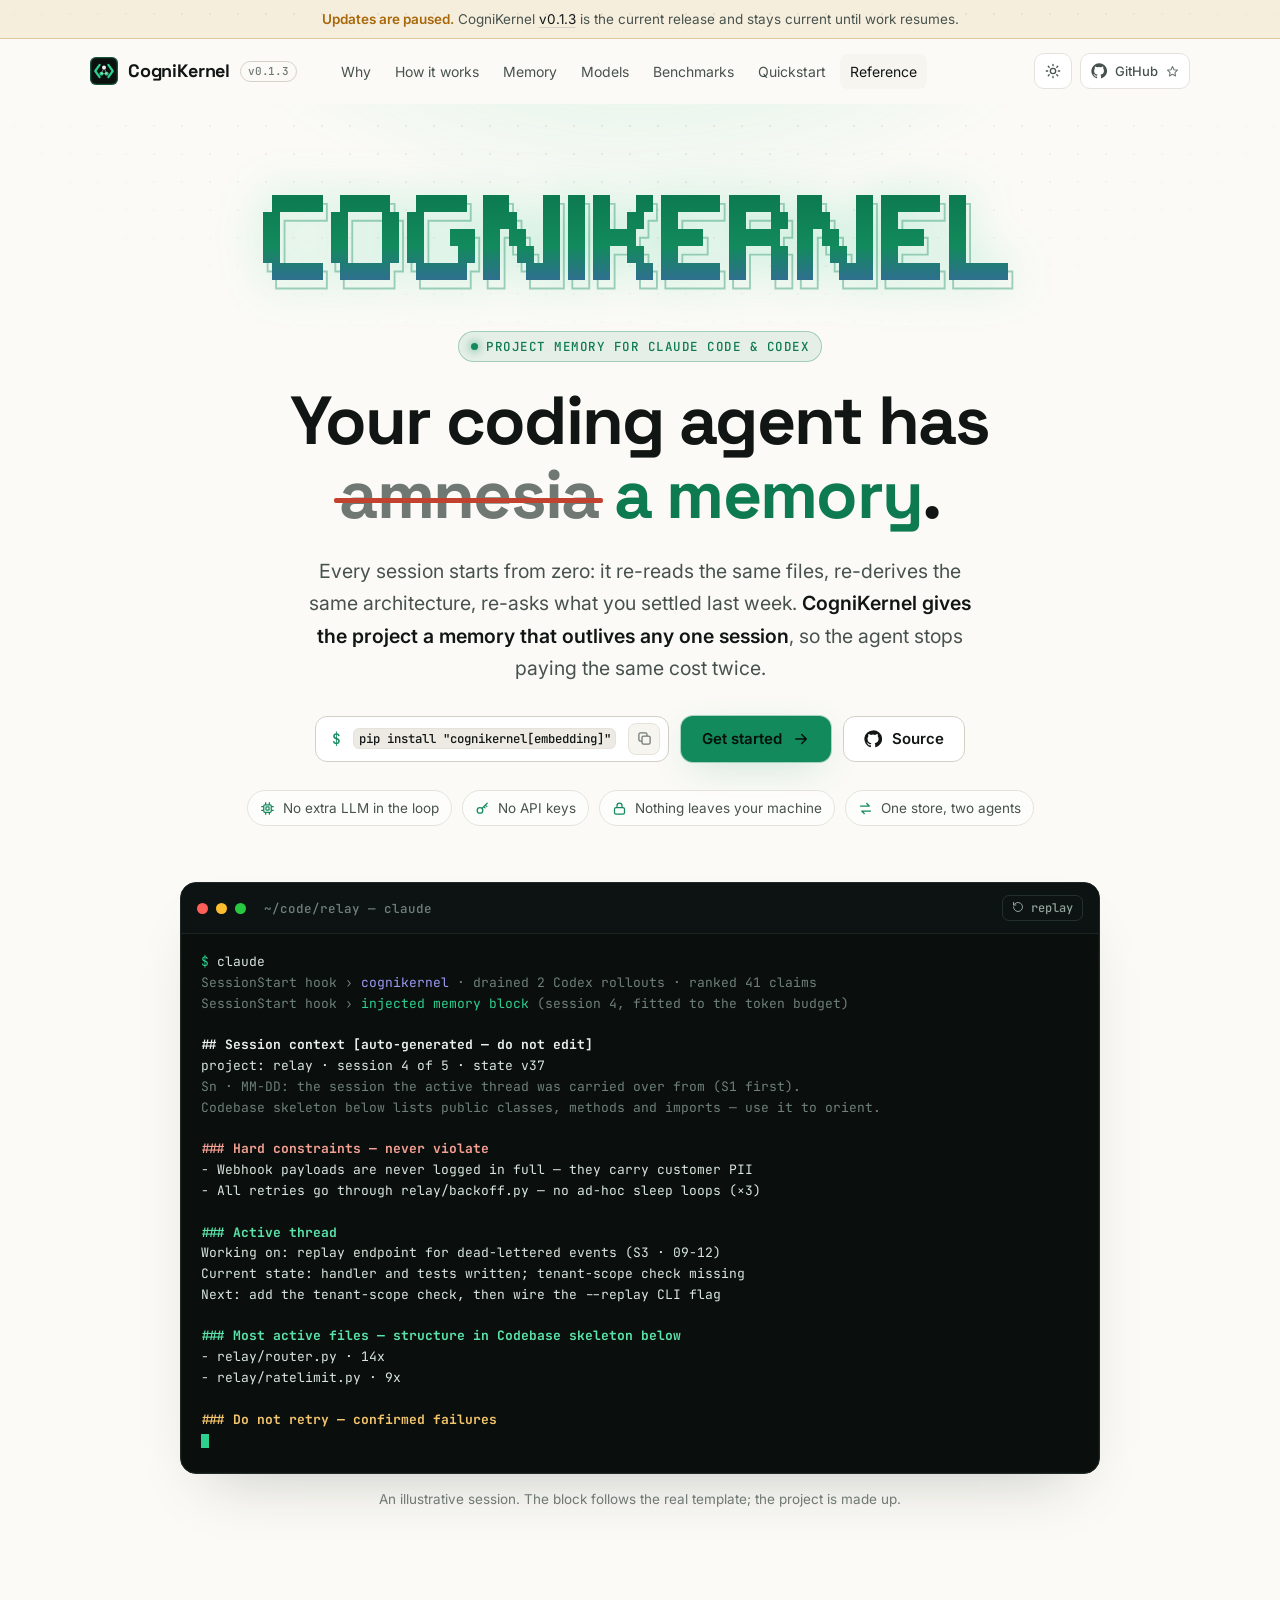
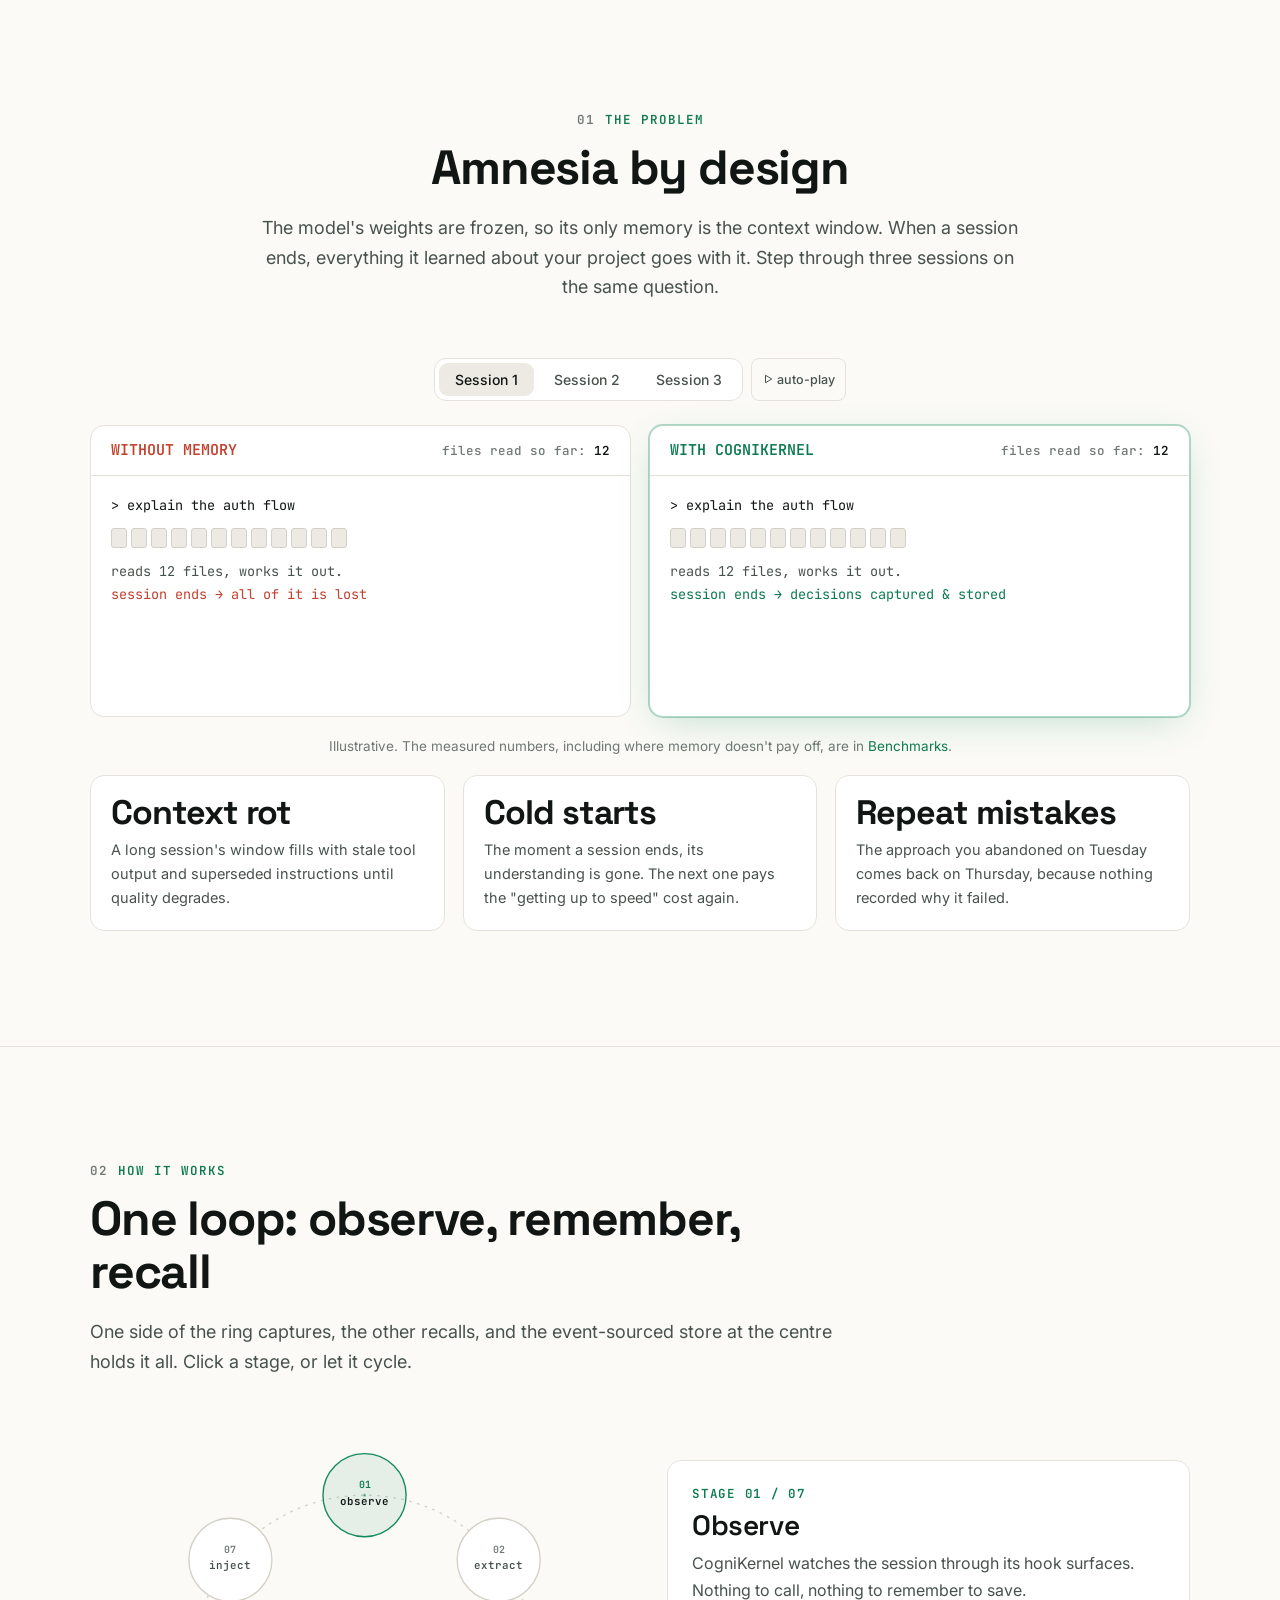
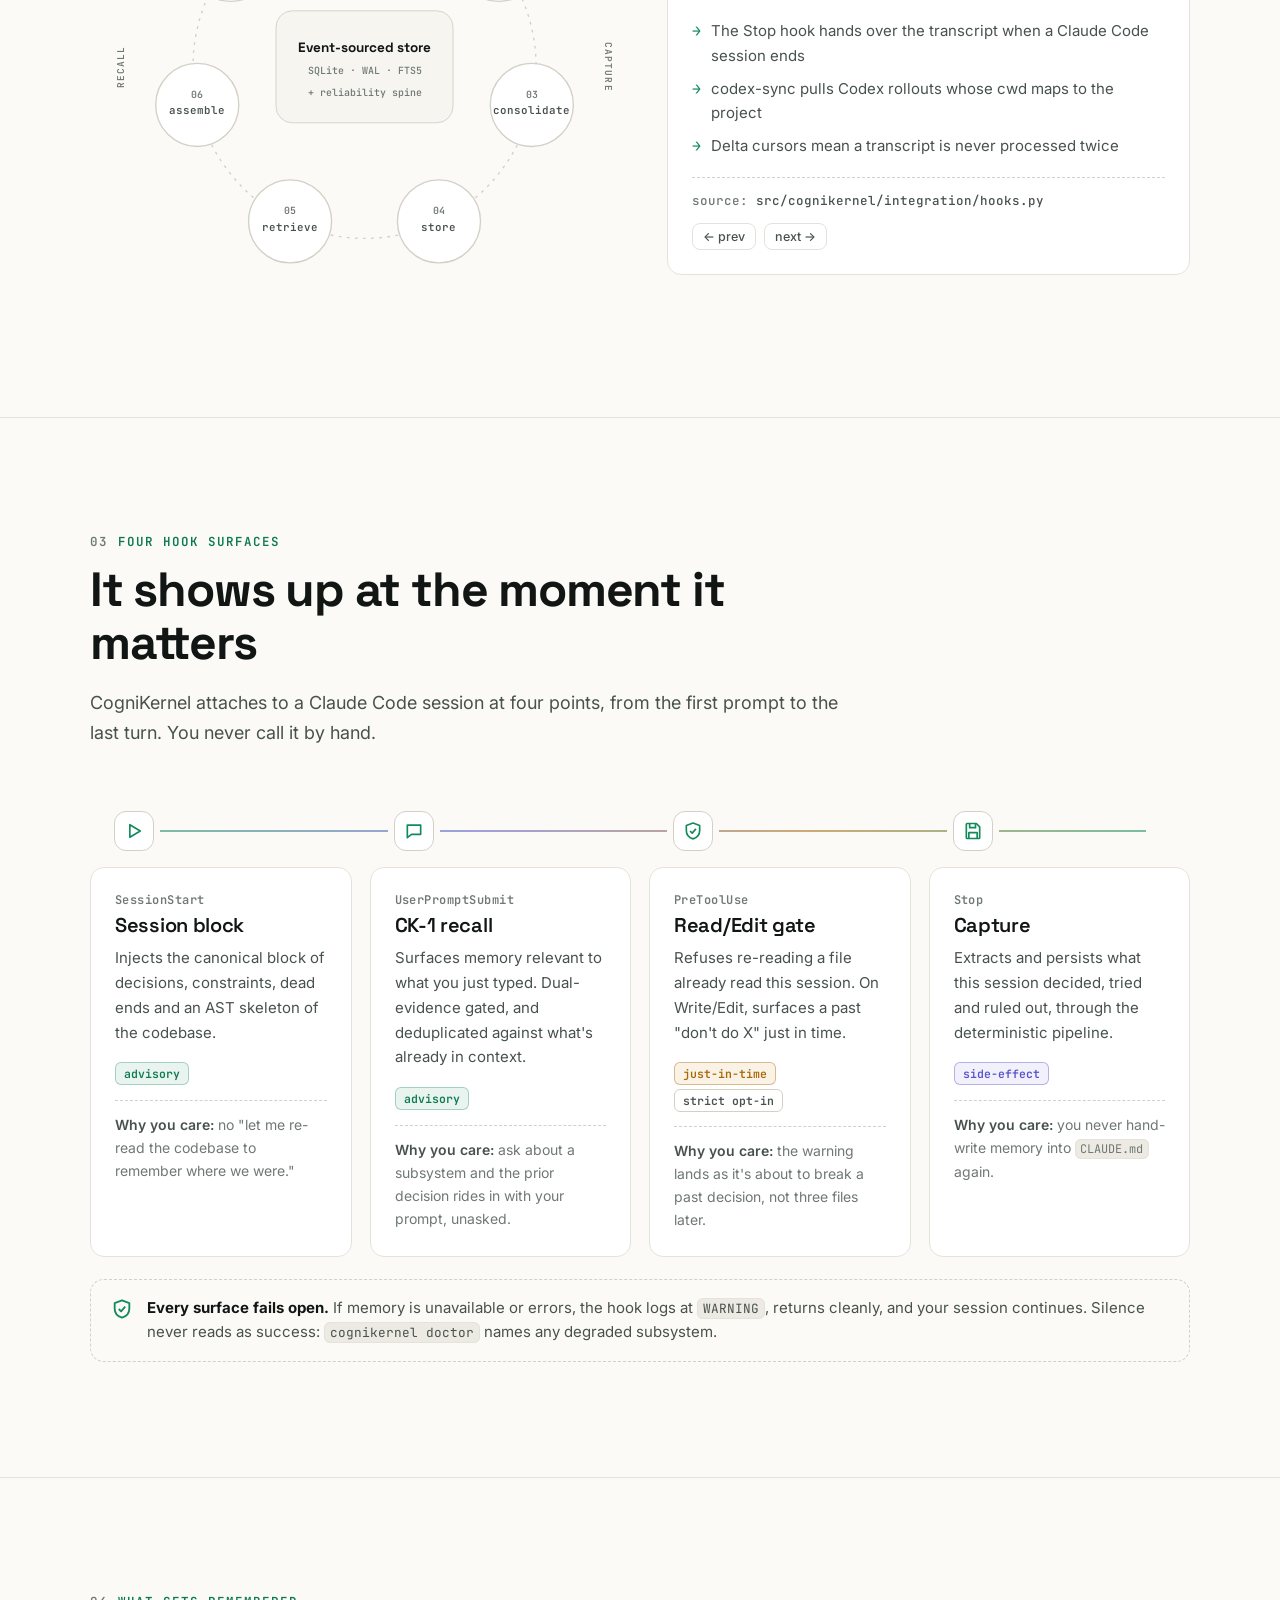
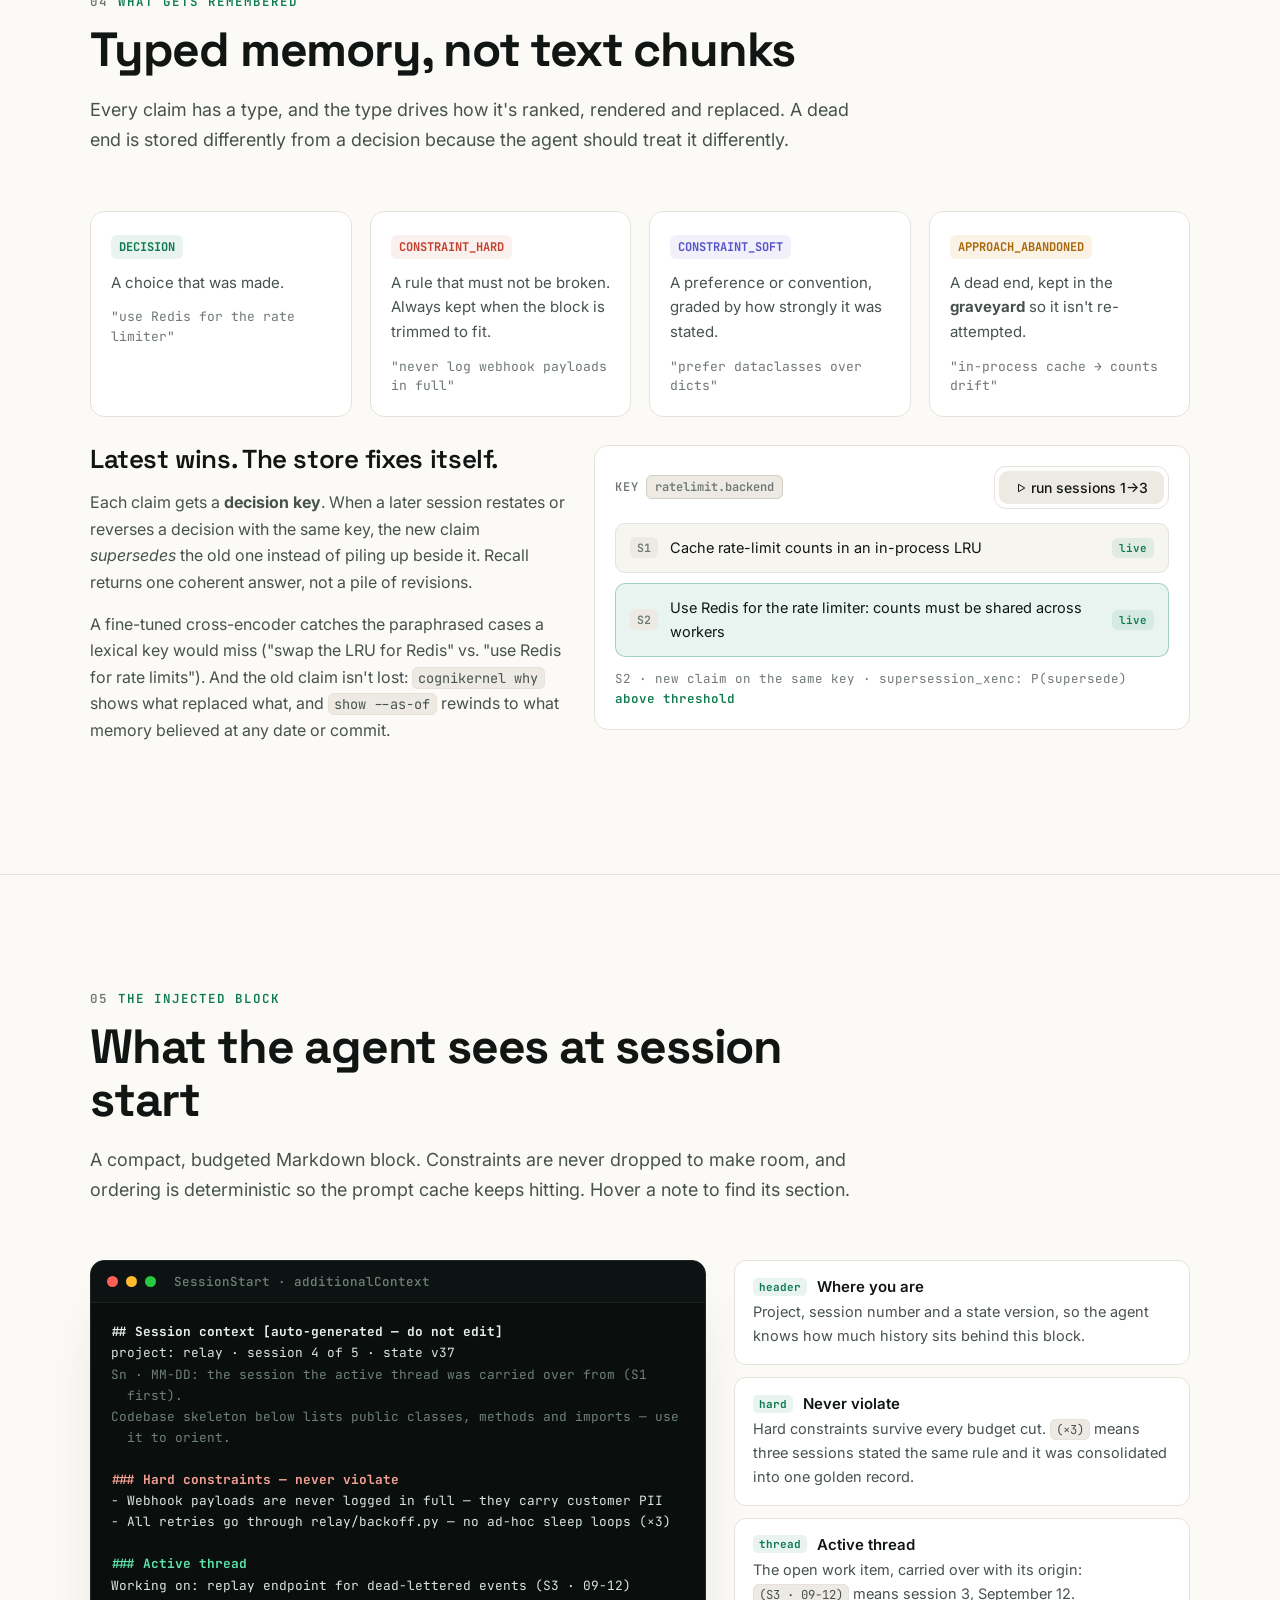
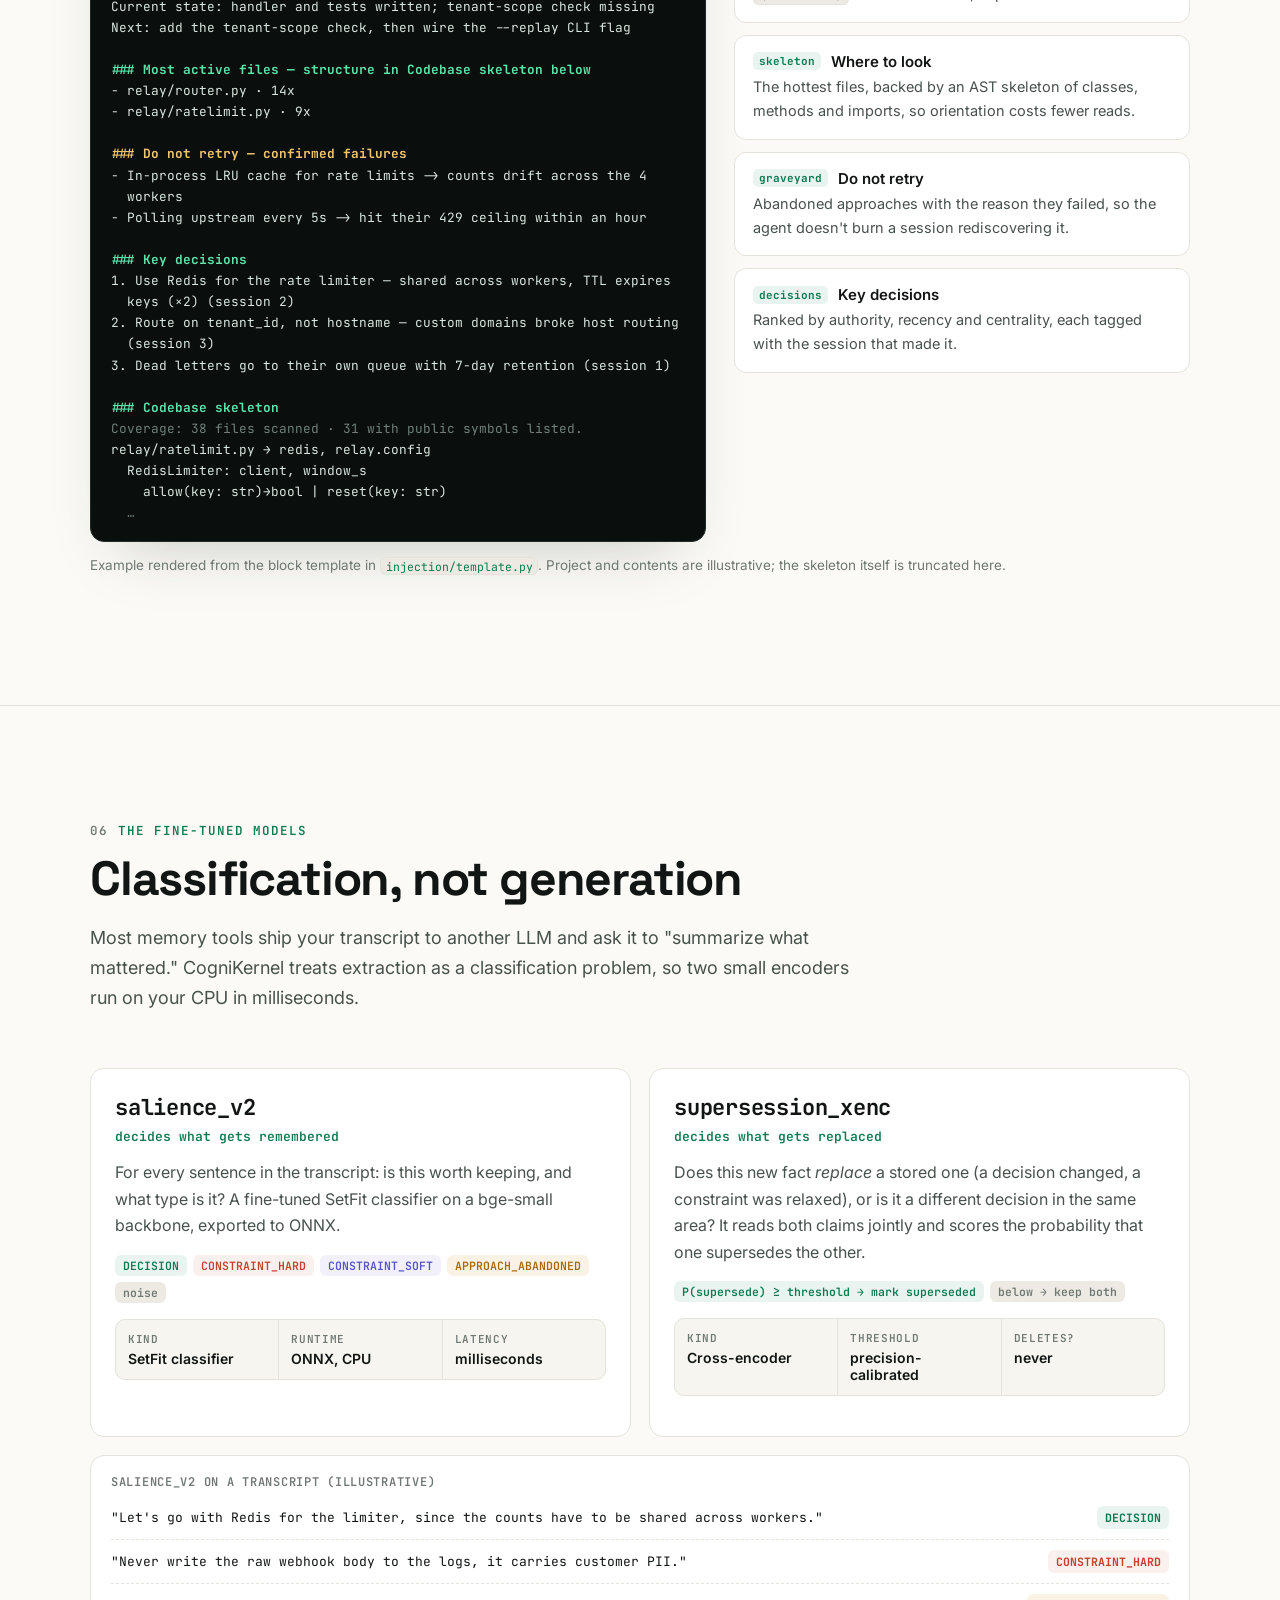
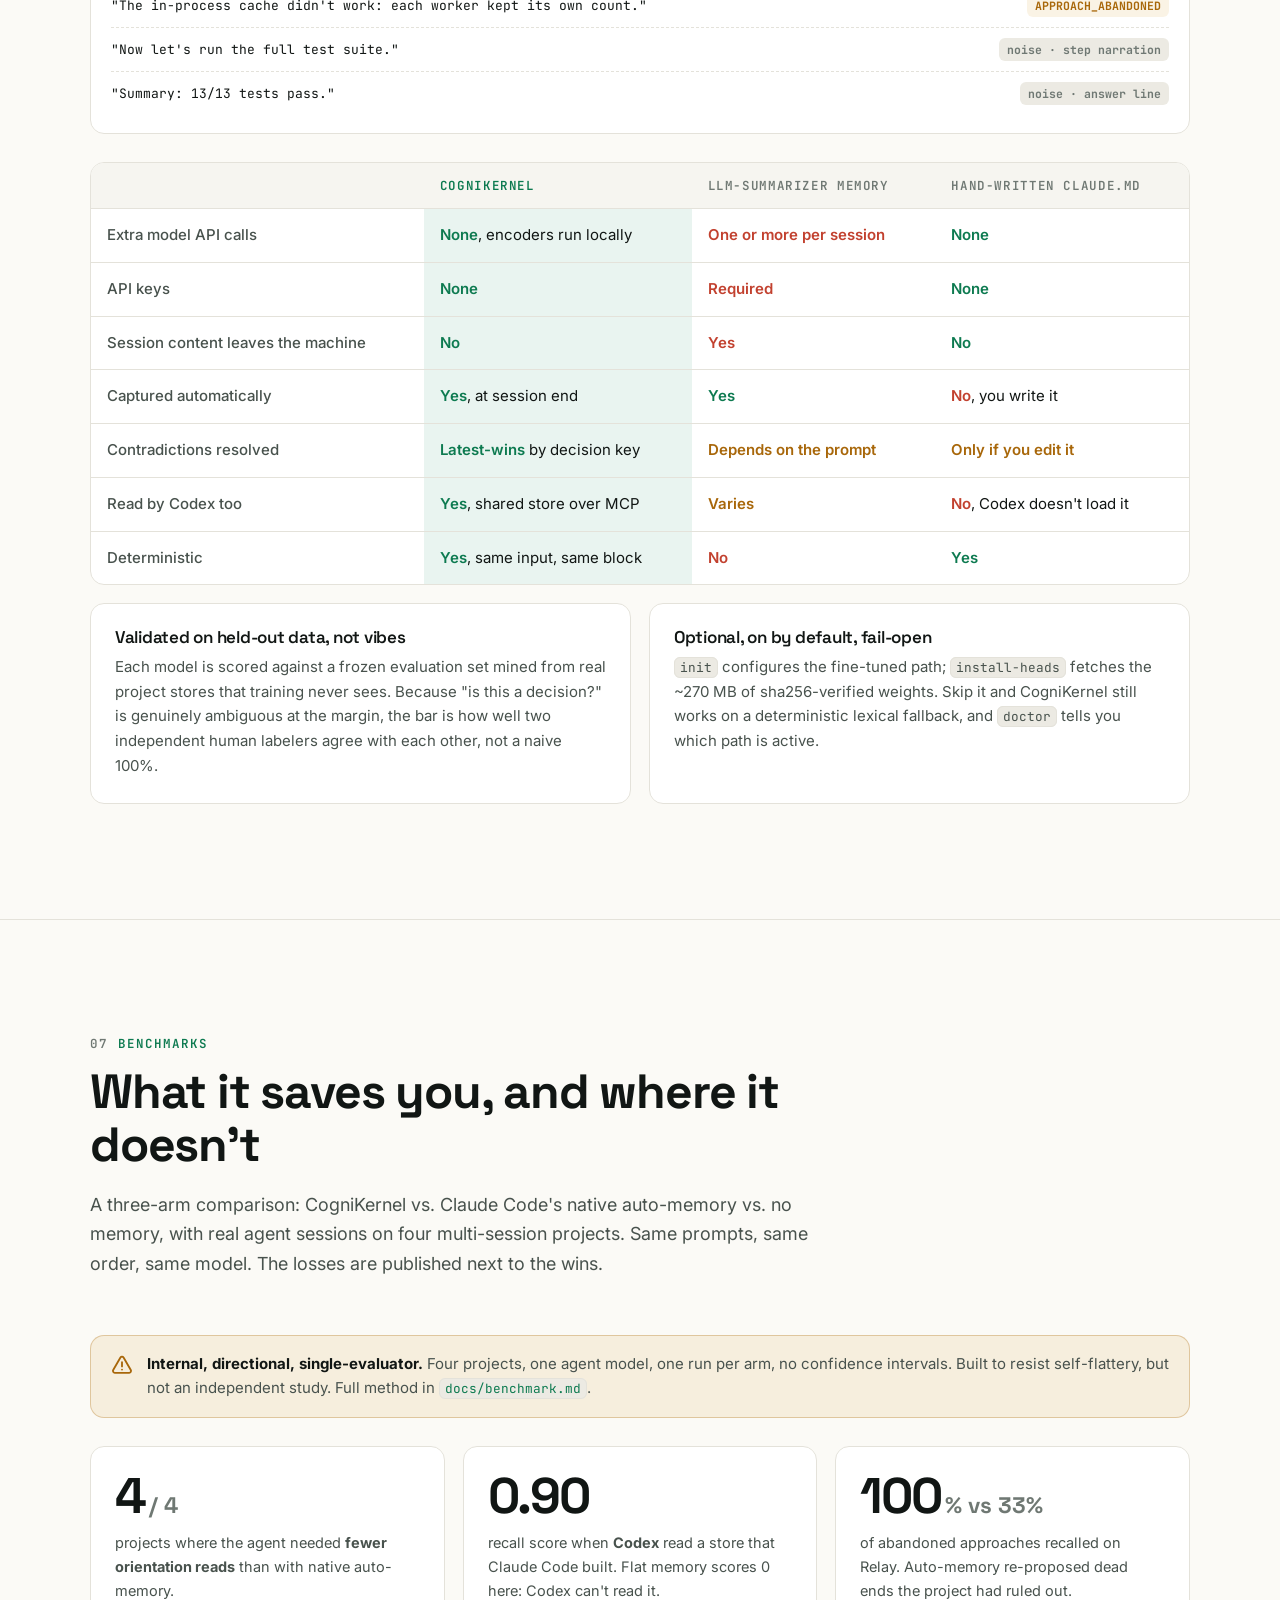
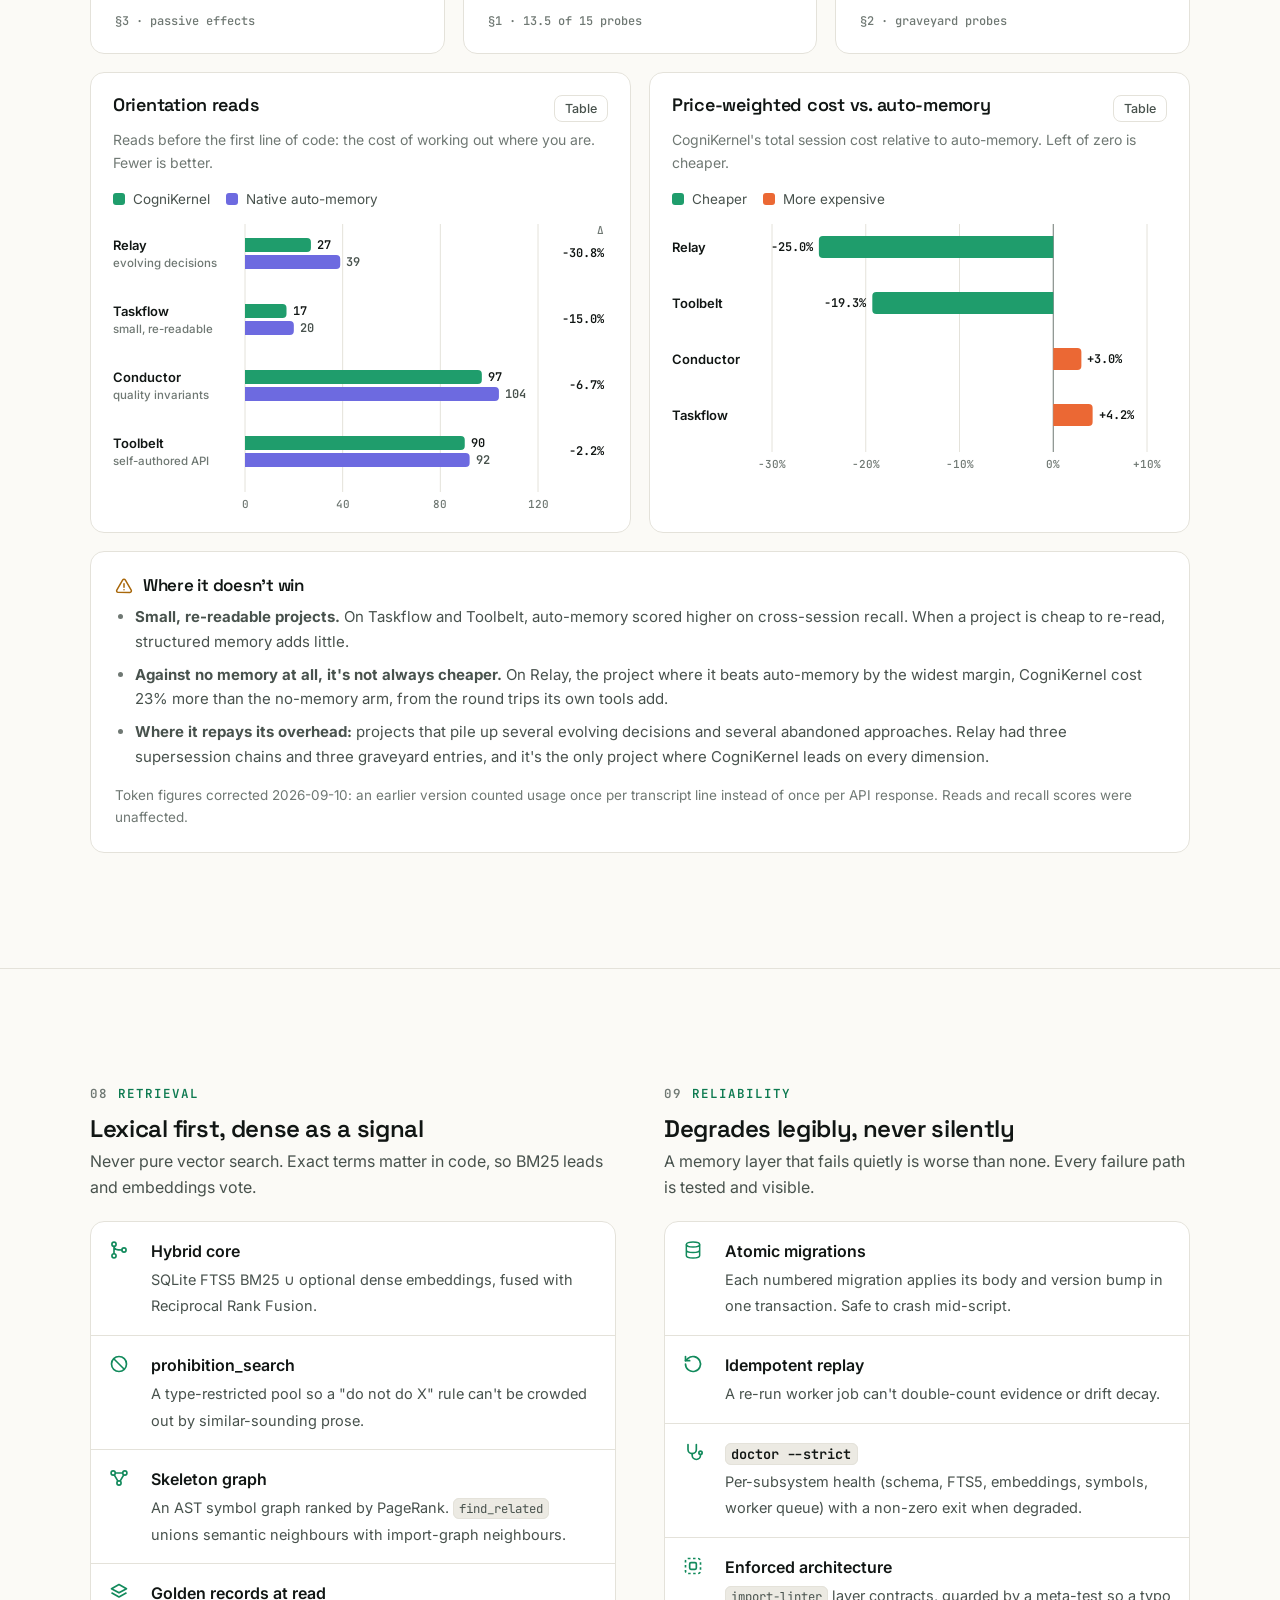
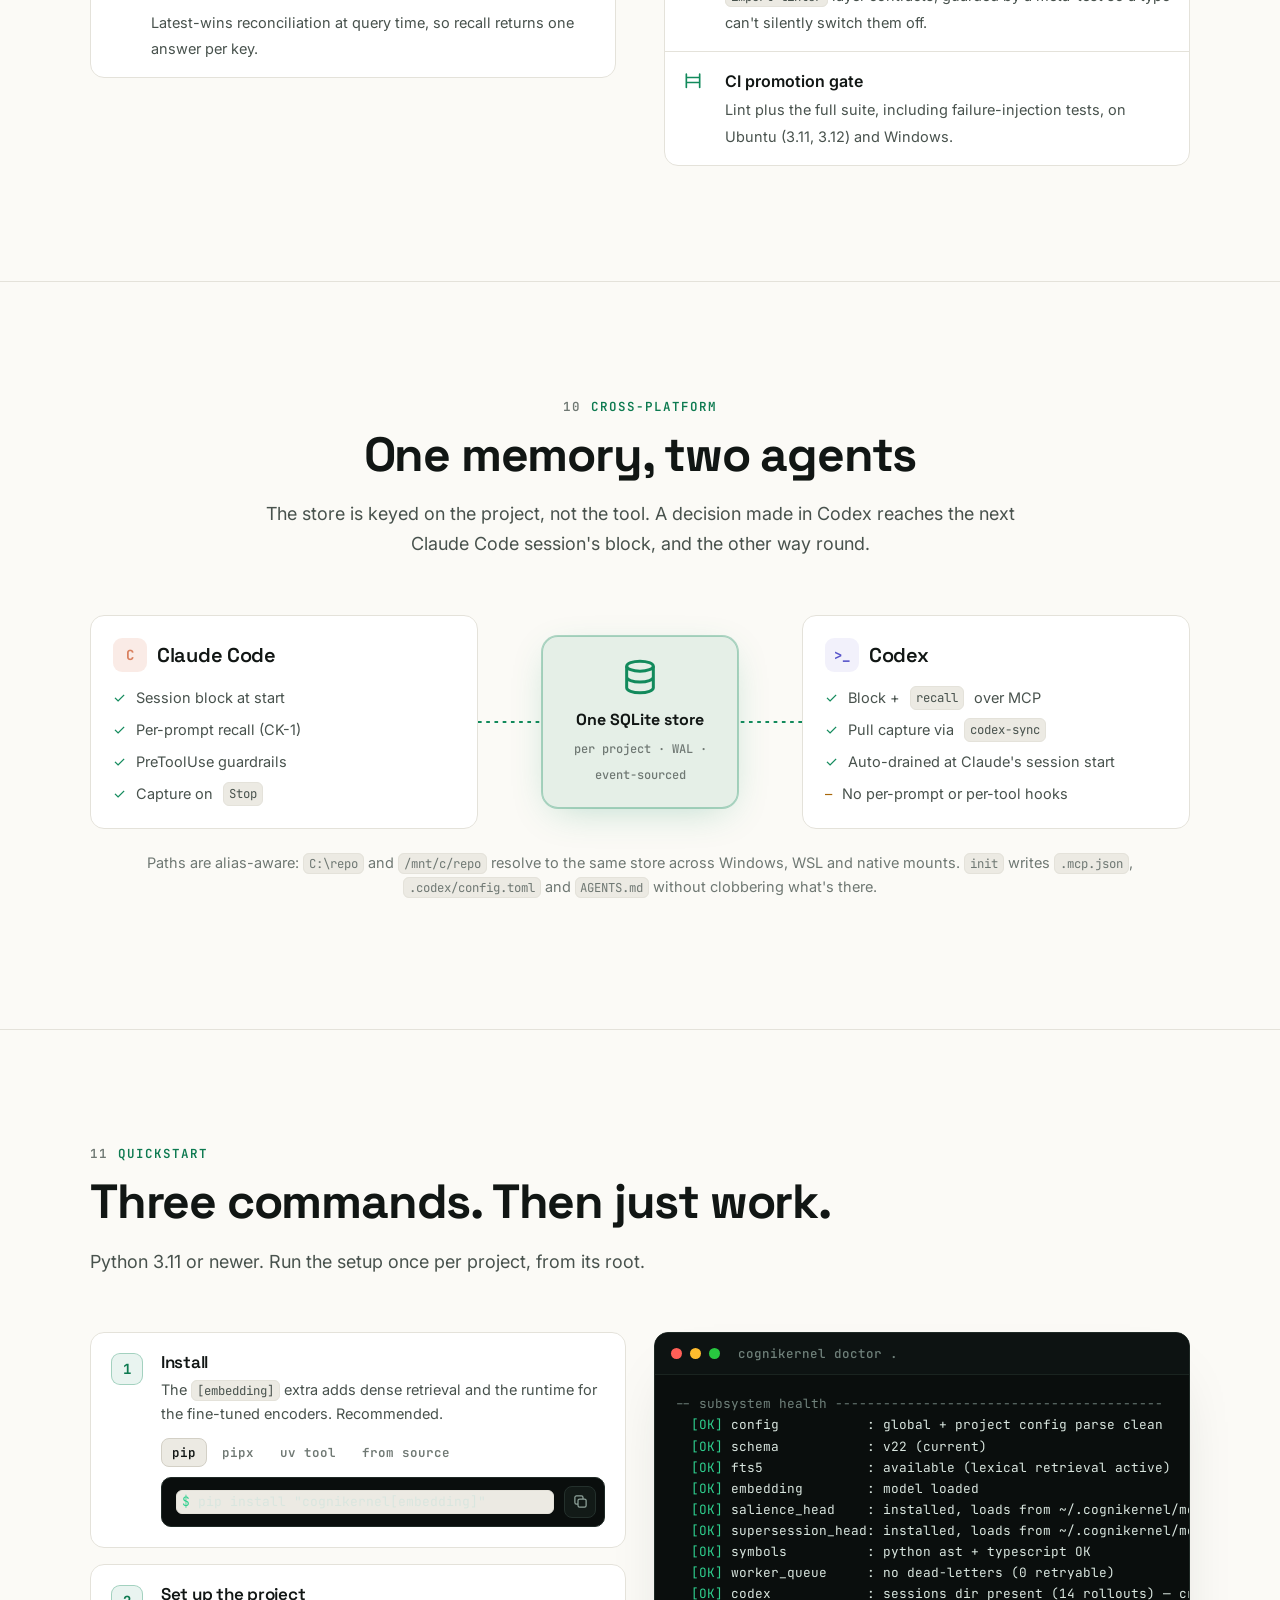
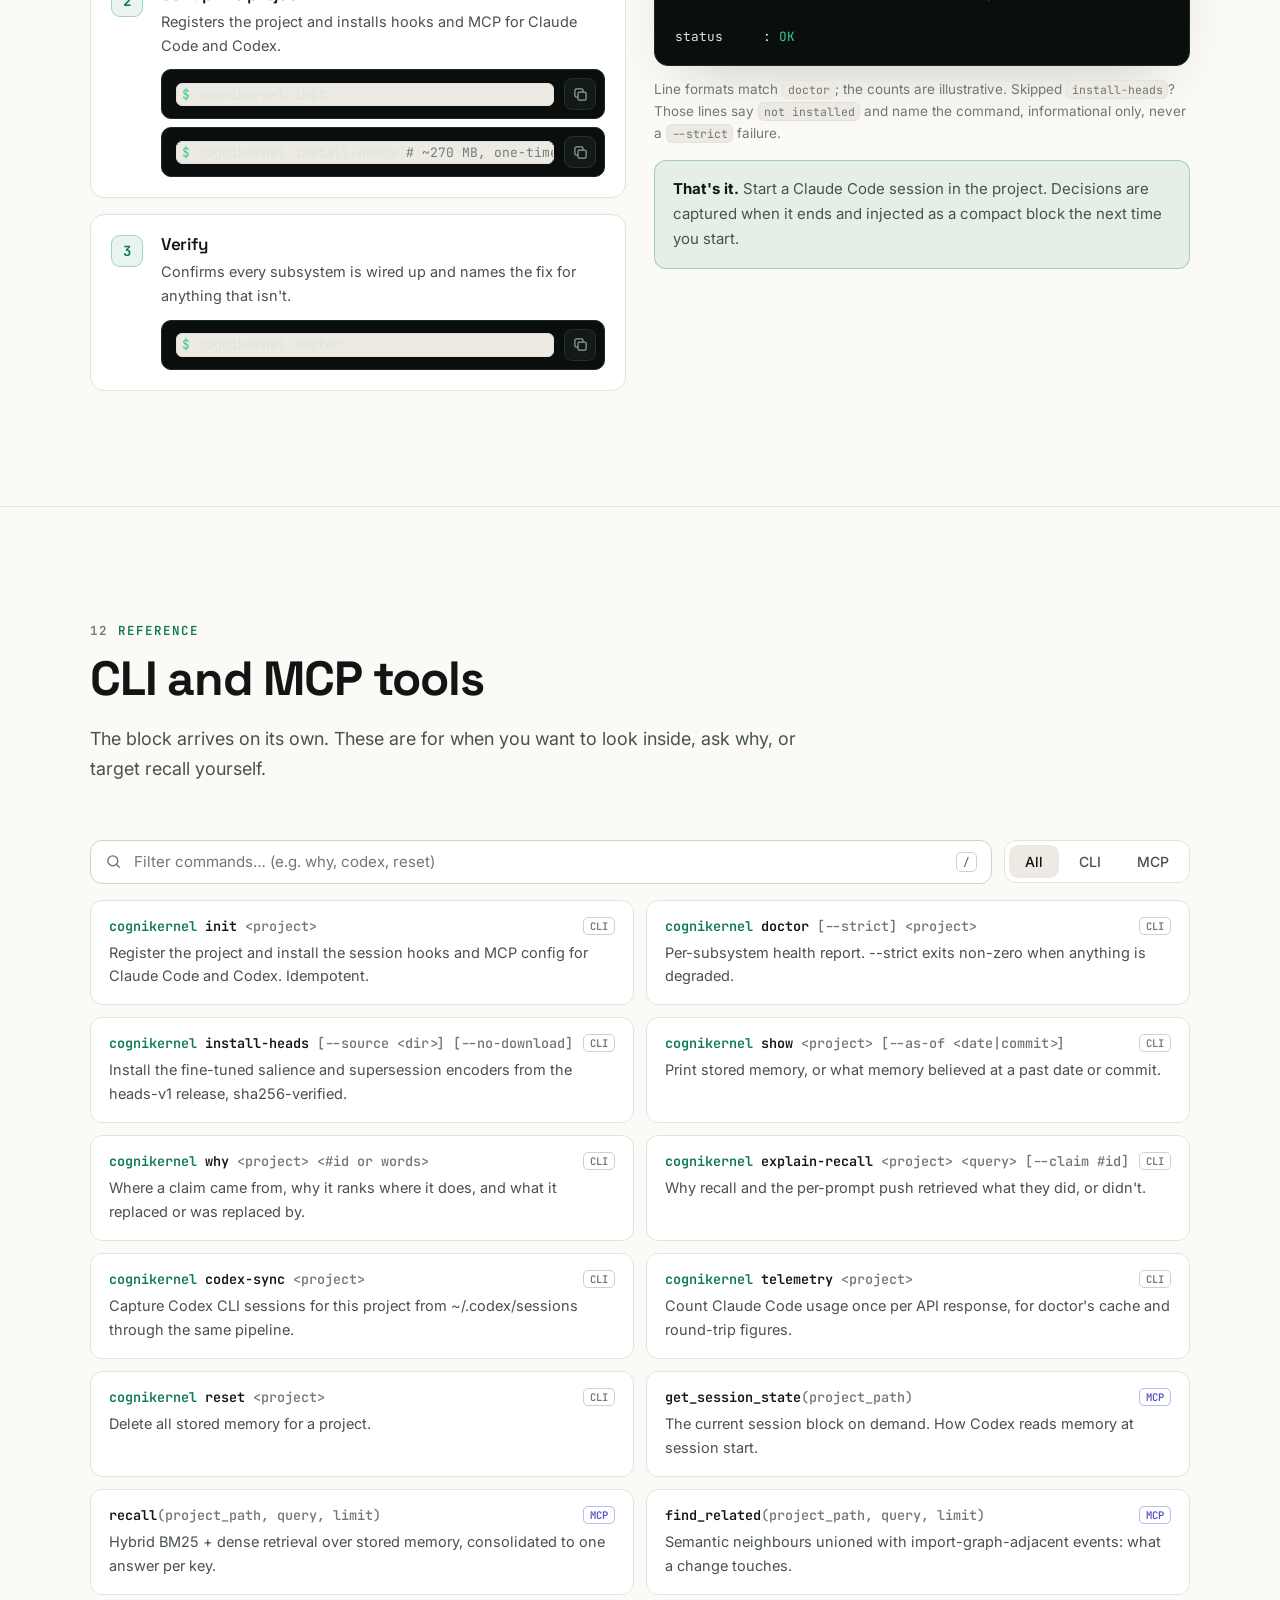
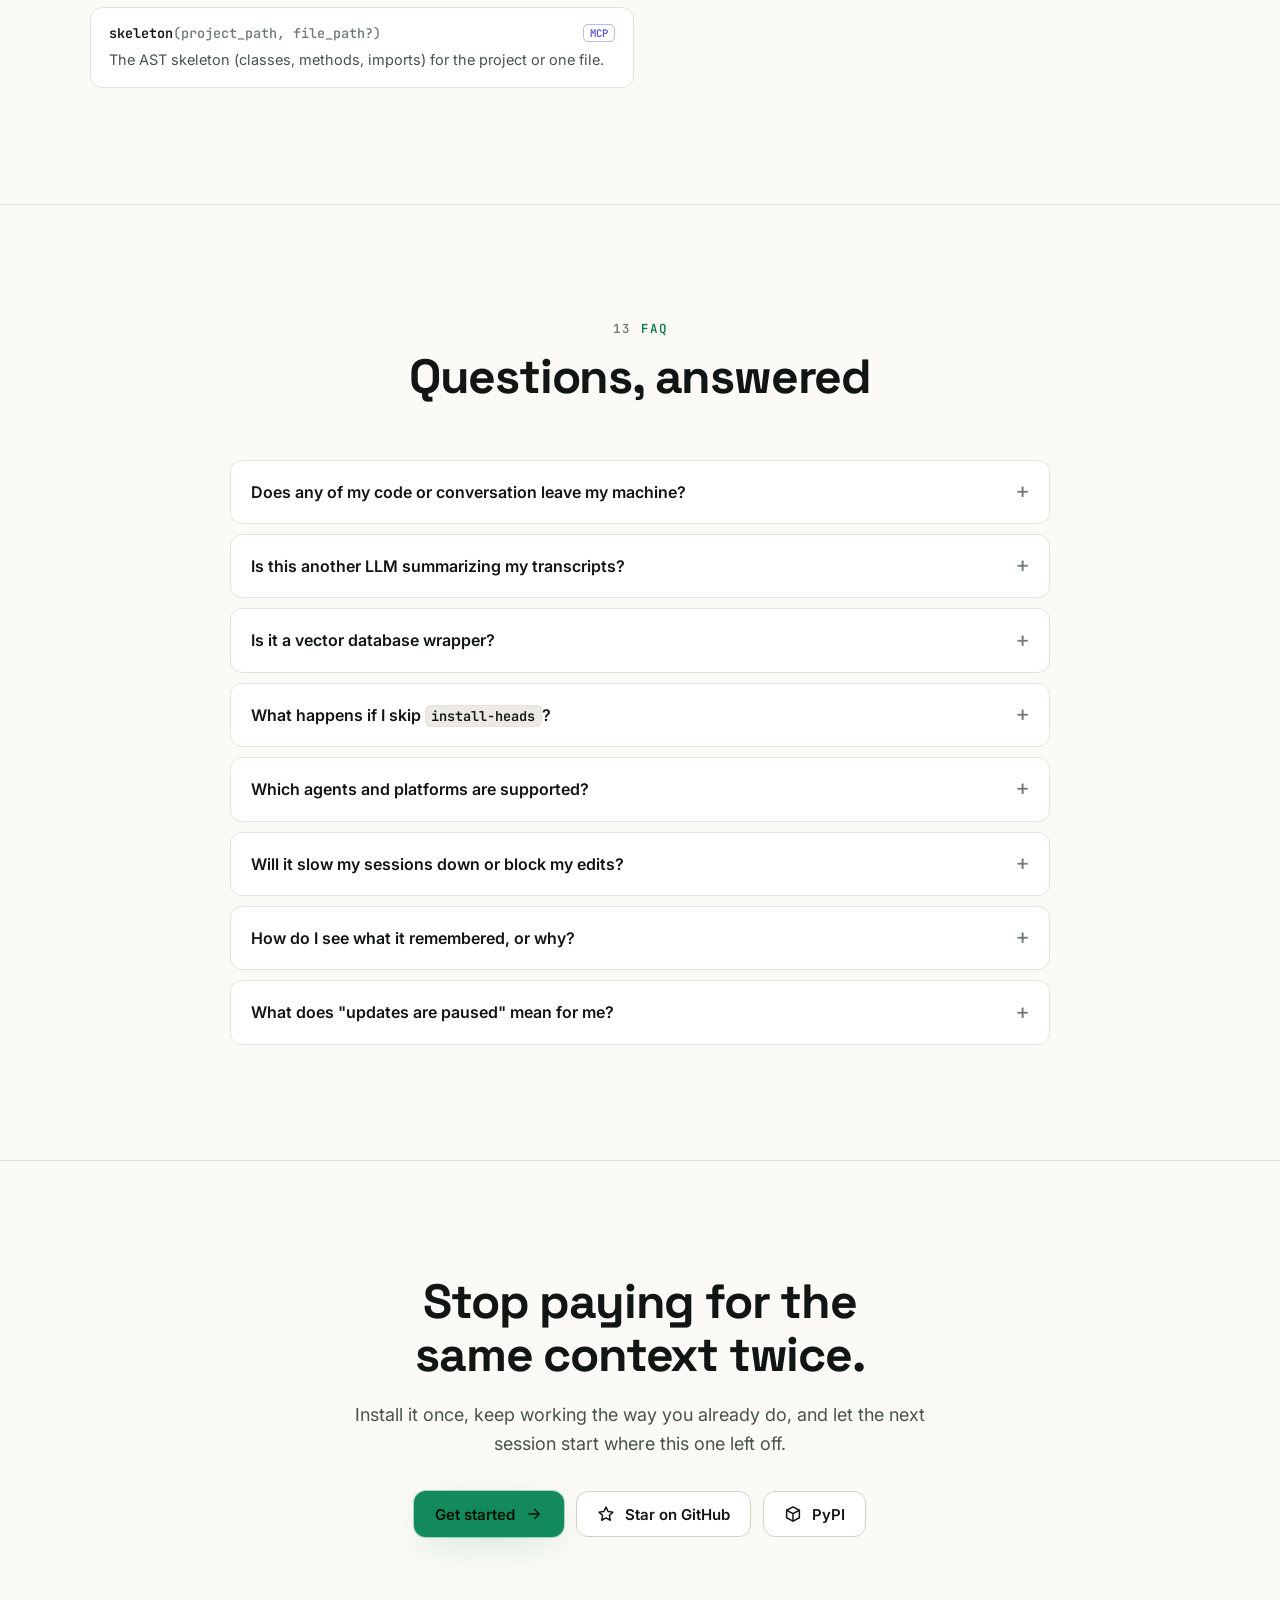
==== site/index.html @ c3629ec4 "Update FAQ response about code and conversation privacy Clarified that no project code or conversati" ====
<!doctype html>
<html lang="en">
<head>
  <meta charset="utf-8">
  <meta name="viewport" content="width=device-width, initial-scale=1">
  <title>CogniKernel — project memory for Claude Code and Codex</title>
  <meta name="description" content="CogniKernel gives your project a memory that outlives any one AI coding session. Decisions, constraints and dead ends are captured locally by small fine-tuned encoders and injected at the next session start. No extra LLM, no API keys, nothing leaves your machine.">
  <meta name="theme-color" content="#090c0b" media="(prefers-color-scheme: dark)">
  <meta name="theme-color" content="#fbfaf6" media="(prefers-color-scheme: light)">
  <link rel="canonical" href="https://kanishknoir.github.io/cognikernel/">
  <link rel="icon" href="assets/favicon.svg" type="image/svg+xml">

  <meta property="og:type" content="website">
  <meta property="og:title" content="CogniKernel — your AI coding agent, minus the amnesia">
  <meta property="og:description" content="Persistent, structured project memory for Claude Code and Codex. Local, deterministic, no extra LLM.">
  <meta property="og:url" content="https://kanishknoir.github.io/cognikernel/">
  <meta property="og:image" content="https://kanishknoir.github.io/cognikernel/assets/og.png">
  <meta property="og:image:width" content="1200">
  <meta property="og:image:height" content="630">
  <meta name="twitter:card" content="summary_large_image">
  <meta name="twitter:title" content="CogniKernel — your AI coding agent, minus the amnesia">
  <meta name="twitter:description" content="Persistent, structured project memory for Claude Code and Codex. Local, deterministic, no extra LLM.">
  <meta name="twitter:image" content="https://kanishknoir.github.io/cognikernel/assets/og.png">

  <script>
    // Apply a saved theme before first paint so there is no flash.
    try { var t = localStorage.getItem("ck-theme"); if (t === "light" || t === "dark") document.documentElement.dataset.theme = t; } catch (e) {}
  </script>
  <link rel="preconnect" href="https://fonts.googleapis.com">
  <link rel="preconnect" href="https://fonts.gstatic.com" crossorigin>
  <link href="https://fonts.googleapis.com/css2?family=Inter:wght@400;500;600;700&family=JetBrains+Mono:wght@400;500;600;700&family=Space+Grotesk:wght@500;600;700&display=swap" rel="stylesheet">
  <link rel="stylesheet" href="assets/style.css">

  <script type="application/ld+json">
  {
    "@context": "https://schema.org",
    "@type": "SoftwareApplication",
    "name": "CogniKernel",
    "applicationCategory": "DeveloperApplication",
    "operatingSystem": "Linux, macOS, Windows",
    "softwareVersion": "0.1.3",
    "description": "Persistent, structured project memory for Claude Code and Codex.",
    "url": "https://kanishknoir.github.io/cognikernel/",
    "downloadUrl": "https://pypi.org/project/cognikernel/",
    "license": "https://www.apache.org/licenses/LICENSE-2.0",
    "author": { "@type": "Person", "name": "Kanishk Singh" },
    "offers": { "@type": "Offer", "price": "0", "priceCurrency": "USD" }
  }
  </script>
</head>
<body>
<a class="skip" href="#main">Skip to content</a>
<div class="bg-grid" aria-hidden="true"></div>

<!-- SVG sprite: icons referenced with <use href="#i-..."> -->
<svg width="0" height="0" style="position:absolute" aria-hidden="true">
  <defs>
    <symbol id="i-github" viewBox="0 0 24 24"><path fill="currentColor" d="M12 .5a11.5 11.5 0 0 0-3.64 22.41c.58.1.79-.25.79-.56v-2c-3.2.7-3.88-1.37-3.88-1.37-.53-1.33-1.28-1.69-1.28-1.69-1.05-.71.08-.7.08-.7 1.16.08 1.77 1.19 1.77 1.19 1.03 1.77 2.7 1.26 3.36.96.1-.75.4-1.26.73-1.55-2.55-.29-5.24-1.28-5.24-5.68 0-1.26.45-2.28 1.19-3.09-.12-.29-.52-1.46.11-3.05 0 0 .97-.31 3.17 1.18a11 11 0 0 1 5.78 0c2.2-1.49 3.17-1.18 3.17-1.18.63 1.59.23 2.76.11 3.05.74.81 1.19 1.83 1.19 3.09 0 4.41-2.69 5.38-5.26 5.67.41.36.78 1.06.78 2.14v3.17c0 .31.21.67.8.56A11.5 11.5 0 0 0 12 .5Z"/></symbol>
    <symbol id="i-star" viewBox="0 0 24 24"><path fill="none" stroke="currentColor" stroke-width="2" stroke-linejoin="round" d="m12 2.8 2.8 5.9 6.4.8-4.7 4.4 1.2 6.4L12 17.2l-5.7 3.1 1.2-6.4-4.7-4.4 6.4-.8z"/></symbol>
    <symbol id="i-sun" viewBox="0 0 24 24"><g fill="none" stroke="currentColor" stroke-width="2" stroke-linecap="round"><circle cx="12" cy="12" r="4"/><path d="M12 2v2M12 20v2M4.9 4.9l1.4 1.4M17.7 17.7l1.4 1.4M2 12h2M20 12h2M4.9 19.1l1.4-1.4M17.7 6.3l1.4-1.4"/></g></symbol>
    <symbol id="i-moon" viewBox="0 0 24 24"><path fill="none" stroke="currentColor" stroke-width="2" stroke-linejoin="round" d="M20.5 14.5A8.5 8.5 0 1 1 9.5 3.5a7 7 0 0 0 11 11Z"/></symbol>
    <symbol id="i-menu" viewBox="0 0 24 24"><path fill="none" stroke="currentColor" stroke-width="2" stroke-linecap="round" d="M4 7h16M4 12h16M4 17h16"/></symbol>
    <symbol id="i-copy" viewBox="0 0 24 24"><g fill="none" stroke="currentColor" stroke-width="2" stroke-linejoin="round"><rect x="8" y="8" width="13" height="13" rx="2.5"/><path d="M16 8V5.5A2.5 2.5 0 0 0 13.5 3h-8A2.5 2.5 0 0 0 3 5.5v8A2.5 2.5 0 0 0 5.5 16H8"/></g></symbol>
    <symbol id="i-check" viewBox="0 0 24 24"><path fill="none" stroke="currentColor" stroke-width="2.5" stroke-linecap="round" stroke-linejoin="round" d="m5 12.5 4.5 4.5L19 7.5"/></symbol>
    <symbol id="i-lock" viewBox="0 0 24 24"><g fill="none" stroke="currentColor" stroke-width="2" stroke-linejoin="round"><rect x="4" y="10.5" width="16" height="10.5" rx="2.5"/><path d="M8 10.5V7.5a4 4 0 0 1 8 0v3"/></g></symbol>
    <symbol id="i-key" viewBox="0 0 24 24"><g fill="none" stroke="currentColor" stroke-width="2" stroke-linecap="round"><circle cx="8" cy="15" r="4.5"/><path d="m11.2 11.8 8.3-8.3M16.5 6.5l2.5 2.5M14 9l2 2"/></g></symbol>
    <symbol id="i-cpu" viewBox="0 0 24 24"><g fill="none" stroke="currentColor" stroke-width="2" stroke-linejoin="round"><rect x="6" y="6" width="12" height="12" rx="2"/><rect x="9.5" y="9.5" width="5" height="5" rx="1"/><path d="M9 2v4M15 2v4M9 18v4M15 18v4M2 9h4M2 15h4M18 9h4M18 15h4"/></g></symbol>
    <symbol id="i-swap" viewBox="0 0 24 24"><path fill="none" stroke="currentColor" stroke-width="2" stroke-linecap="round" stroke-linejoin="round" d="M4 8h14l-4-4M20 16H6l4 4"/></symbol>
    <symbol id="i-play" viewBox="0 0 24 24"><path fill="none" stroke="currentColor" stroke-width="2" stroke-linejoin="round" d="M7 4.5v15l12.5-7.5z"/></symbol>
    <symbol id="i-msg" viewBox="0 0 24 24"><path fill="none" stroke="currentColor" stroke-width="2" stroke-linejoin="round" d="M4 5h16v11H9l-5 4z"/></symbol>
    <symbol id="i-shield" viewBox="0 0 24 24"><g fill="none" stroke="currentColor" stroke-width="2" stroke-linejoin="round"><path d="M12 2.5 4 5.5v6c0 5 3.4 8.7 8 10 4.6-1.3 8-5 8-10v-6z"/><path d="m8.5 12 2.5 2.5 4.5-5"/></g></symbol>
    <symbol id="i-save" viewBox="0 0 24 24"><g fill="none" stroke="currentColor" stroke-width="2" stroke-linejoin="round"><path d="M5 3h11l4 4v13a1 1 0 0 1-1 1H5a1 1 0 0 1-1-1V4a1 1 0 0 1 1-1z"/><path d="M8 3v5h7V3M7 21v-7h10v7"/></g></symbol>
    <symbol id="i-warn" viewBox="0 0 24 24"><g fill="none" stroke="currentColor" stroke-width="2" stroke-linecap="round" stroke-linejoin="round"><path d="M10.3 3.9 2.4 17.5A2 2 0 0 0 4.1 20.5h15.8a2 2 0 0 0 1.7-3L13.7 3.9a2 2 0 0 0-3.4 0z"/><path d="M12 9v4.5M12 17h.01"/></g></symbol>
    <symbol id="i-search" viewBox="0 0 24 24"><g fill="none" stroke="currentColor" stroke-width="2" stroke-linecap="round"><circle cx="11" cy="11" r="7"/><path d="m20 20-4-4"/></g></symbol>
    <symbol id="i-db" viewBox="0 0 24 24"><g fill="none" stroke="currentColor" stroke-width="1.8"><ellipse cx="12" cy="5.5" rx="8" ry="3"/><path d="M4 5.5v13c0 1.7 3.6 3 8 3s8-1.3 8-3v-13M4 12c0 1.7 3.6 3 8 3s8-1.3 8-3"/></g></symbol>
    <symbol id="i-layers" viewBox="0 0 24 24"><g fill="none" stroke="currentColor" stroke-width="2" stroke-linejoin="round"><path d="m12 3 9 5-9 5-9-5z"/><path d="m3 13 9 5 9-5"/></g></symbol>
    <symbol id="i-graph" viewBox="0 0 24 24"><g fill="none" stroke="currentColor" stroke-width="2"><circle cx="5" cy="6" r="2.5"/><circle cx="19" cy="6" r="2.5"/><circle cx="12" cy="18" r="2.5"/><path d="M7.5 6h9M6.3 8.2l4.4 7.6M17.7 8.2l-4.4 7.6"/></g></symbol>
    <symbol id="i-ban" viewBox="0 0 24 24"><g fill="none" stroke="currentColor" stroke-width="2"><circle cx="12" cy="12" r="9"/><path d="m5.7 5.7 12.6 12.6"/></g></symbol>
    <symbol id="i-merge" viewBox="0 0 24 24"><g fill="none" stroke="currentColor" stroke-width="2" stroke-linecap="round"><circle cx="6" cy="5" r="2.5"/><circle cx="6" cy="19" r="2.5"/><circle cx="18" cy="12" r="2.5"/><path d="M6 7.5v9M6 8c0 3 3 4 9.5 4"/></g></symbol>
    <symbol id="i-replay" viewBox="0 0 24 24"><g fill="none" stroke="currentColor" stroke-width="2" stroke-linecap="round" stroke-linejoin="round"><path d="M3 12a9 9 0 1 0 3-6.7L3 8"/><path d="M3 3v5h5"/></g></symbol>
    <symbol id="i-stetho" viewBox="0 0 24 24"><g fill="none" stroke="currentColor" stroke-width="2" stroke-linecap="round"><path d="M6 3v6a5 5 0 0 0 10 0V3"/><path d="M11 14v2a5 5 0 0 0 10 0v-1"/><circle cx="21" cy="13" r="2"/></g></symbol>
    <symbol id="i-boundary" viewBox="0 0 24 24"><g fill="none" stroke="currentColor" stroke-width="2" stroke-linejoin="round"><rect x="3" y="3" width="18" height="18" rx="3" stroke-dasharray="3 3"/><rect x="8" y="8" width="8" height="8" rx="1.5"/></g></symbol>
    <symbol id="i-gate" viewBox="0 0 24 24"><g fill="none" stroke="currentColor" stroke-width="2" stroke-linecap="round"><path d="M4 21V5M20 21V5M4 9h16M4 15h16"/></g></symbol>
    <symbol id="i-arrow" viewBox="0 0 24 24"><path fill="none" stroke="currentColor" stroke-width="2" stroke-linecap="round" stroke-linejoin="round" d="M5 12h14M13 6l6 6-6 6"/></symbol>
    <symbol id="i-box" viewBox="0 0 24 24"><g fill="none" stroke="currentColor" stroke-width="2" stroke-linejoin="round"><path d="m12 2.5 8.5 4.5v10L12 21.5 3.5 17V7z"/><path d="m3.5 7 8.5 4.5L20.5 7M12 11.5v10"/></g></symbol>
  </defs>
</svg>

<div class="notice" role="note">
  <strong>Updates are paused.</strong> CogniKernel
  <a href="https://pypi.org/project/cognikernel/0.1.3/">v0.1.3</a> is the current release and stays current until work resumes.
</div>

<header class="nav" id="nav">
  <div class="wrap nav-inner">
    <a class="brand" href="#top" aria-label="CogniKernel home">
      <img src="assets/favicon.svg" alt="" width="28" height="28">
      CogniKernel <span class="ver" id="ver">v0.1.3</span>
    </a>
    <nav class="nav-links" id="nav-links" aria-label="Sections">
      <a href="#why">Why</a>
      <a href="#loop">How it works</a>
      <a href="#memory">Memory</a>
      <a href="#models">Models</a>
      <a href="#benchmarks">Benchmarks</a>
      <a href="#quickstart">Quickstart</a>
      <a href="#reference">Reference</a>
    </nav>
    <div class="nav-right">
      <button class="icon-btn theme-toggle" id="theme-toggle" type="button" aria-label="Toggle color theme">
        <svg class="moon"><use href="#i-moon"/></svg><svg class="sun"><use href="#i-sun"/></svg>
      </button>
      <a class="icon-btn" href="https://github.com/KanishkNoir/cognikernel" aria-label="CogniKernel on GitHub">
        <svg><use href="#i-github"/></svg><span class="gh-label">GitHub</span>
        <svg style="width:13px;height:13px;color:var(--ink-3)"><use href="#i-star"/></svg><span class="count" id="stars"></span>
      </a>
      <button class="icon-btn menu-btn" id="menu-btn" type="button" aria-label="Open menu" aria-expanded="false" aria-controls="nav-links">
        <svg><use href="#i-menu"/></svg>
      </button>
    </div>
  </div>
</header>

<main id="main">

<!-- ═══════════════════════════════ HERO ═══════════════════════════════ -->
<div class="hero" id="top">
  <div class="wrap">
<pre class="ascii" aria-hidden="true"> ██████╗ ██████╗  ██████╗ ███╗   ██╗██╗██╗  ██╗███████╗██████╗ ███╗   ██╗███████╗██╗
██╔════╝██╔═══██╗██╔════╝ ████╗  ██║██║██║ ██╔╝██╔════╝██╔══██╗████╗  ██║██╔════╝██║
██║     ██║   ██║██║  ███╗██╔██╗ ██║██║█████╔╝ █████╗  ██████╔╝██╔██╗ ██║█████╗  ██║
██║     ██║   ██║██║   ██║██║╚██╗██║██║██╔═██╗ ██╔══╝  ██╔══██╗██║╚██╗██║██╔══╝  ██║
╚██████╗╚██████╔╝╚██████╔╝██║ ╚████║██║██║  ██╗███████╗██║  ██║██║ ╚████║███████╗███████╗
 ╚═════╝ ╚═════╝  ╚═════╝ ╚═╝  ╚═══╝╚═╝╚═╝  ╚═╝╚══════╝╚═╝  ╚═╝╚═╝  ╚═══╝╚══════╝╚══════╝</pre>
    <div class="eyebrow"><span class="dot"></span>Project memory for Claude Code &amp; Codex</div>
    <h1>Your coding agent has <br><span class="strike">amnesia</span> <span class="glow">a memory</span>.</h1>
    <p class="lede">Every session starts from zero: it re-reads the same files, re-derives the same architecture, re-asks what you settled last week. <em>CogniKernel gives the project a memory that outlives any one session</em>, so the agent stops paying the same cost twice.</p>
    <div class="hero-cta">
      <div class="install-pill">
        <span class="pr">$</span><code id="hero-cmd">pip install "cognikernel[embedding]"</code>
        <button class="copy" type="button" data-copy="pip install &quot;cognikernel[embedding]&quot;" aria-label="Copy install command"><svg class="cp"><use href="#i-copy"/></svg><svg class="ok"><use href="#i-check"/></svg></button>
      </div>
      <a class="btn btn-primary" href="#quickstart">Get started <svg><use href="#i-arrow"/></svg></a>
      <a class="btn btn-ghost" href="https://github.com/KanishkNoir/cognikernel"><svg><use href="#i-github"/></svg>Source</a>
    </div>
    <div class="chips">
      <span class="chip"><svg><use href="#i-cpu"/></svg>No extra LLM in the loop</span>
      <span class="chip"><svg><use href="#i-key"/></svg>No API keys</span>
      <span class="chip"><svg><use href="#i-lock"/></svg>Nothing leaves your machine</span>
      <span class="chip"><svg><use href="#i-swap"/></svg>One store, two agents</span>
    </div>

    <div class="term" role="img" aria-label="A Claude Code session starting with the CogniKernel memory block injected: hard constraints, abandoned approaches, key decisions and the active thread carried over from earlier sessions.">
      <div class="term-bar"><i></i><i></i><i></i><span>~/code/relay — claude</span>
        <button class="replay" id="term-replay" type="button"><svg style="width:12px;height:12px;display:inline;vertical-align:-1px"><use href="#i-replay"/></svg> replay</button>
      </div>
      <pre class="term-body" id="term" aria-hidden="true"></pre>
    </div>
    <p class="block-note" style="margin-top:14px">An illustrative session. The block follows the real template; the project is made up.</p>
  </div>
</div>

<!-- ═══════════════════════════════ WHY ═══════════════════════════════ -->
<section id="why">
  <div class="wrap">
    <div class="sec-head center reveal">
      <div class="kicker"><span class="n">01</span> The problem</div>
      <h2>Amnesia by design</h2>
      <p>The model's weights are frozen, so its only memory is the context window. When a session ends, everything it learned about your project goes with it. Step through three sessions on the same question.</p>
    </div>

    <div class="stepper reveal">
      <div class="seg" role="tablist" aria-label="Session">
        <button role="tab" aria-selected="true" data-s="1">Session 1</button>
        <button role="tab" aria-selected="false" data-s="2">Session 2</button>
        <button role="tab" aria-selected="false" data-s="3">Session 3</button>
      </div>
      <button class="linkbtn" id="amnesia-play" type="button"><svg style="width:12px;height:12px;display:inline;vertical-align:-1px"><use href="#i-play"/></svg> auto-play</button>
    </div>

    <div class="vs reveal">
      <div class="card bad">
        <div class="vs-head"><h3>Without memory</h3><span class="meter">files read so far: <b id="m-bad">12</b></span></div>
        <div class="vs-body" id="vs-bad"></div>
      </div>
      <div class="card good">
        <div class="vs-head"><h3>With CogniKernel</h3><span class="meter">files read so far: <b id="m-good">12</b></span></div>
        <div class="vs-body" id="vs-good"></div>
      </div>
    </div>
    <p class="vs-foot">Illustrative. The measured numbers, including where memory doesn't pay off, are in <a href="#benchmarks">Benchmarks</a>.</p>

    <div class="tally">
      <div class="card reveal"><div class="big">Context rot</div><p>A long session's window fills with stale tool output and superseded instructions until quality degrades.</p></div>
      <div class="card reveal"><div class="big">Cold starts</div><p>The moment a session ends, its understanding is gone. The next one pays the "getting up to speed" cost again.</p></div>
      <div class="card reveal"><div class="big">Repeat mistakes</div><p>The approach you abandoned on Tuesday comes back on Thursday, because nothing recorded why it failed.</p></div>
    </div>
  </div>
</section>

<!-- ═══════════════════════════════ LOOP ═══════════════════════════════ -->
<section id="loop">
  <div class="wrap">
    <div class="sec-head reveal">
      <div class="kicker"><span class="n">02</span> How it works</div>
      <h2>One loop: observe, remember, recall</h2>
      <p>One side of the ring captures, the other recalls, and the event-sourced store at the centre holds it all. Click a stage, or let it cycle.</p>
    </div>

    <div class="loop">
      <div class="reveal">
        <svg class="loop-svg" id="loop-svg" viewBox="-44 0 608 520" role="group" aria-label="The memory loop, seven stages"></svg>
      </div>
      <div class="card stage-card reveal" id="stage-card" aria-live="polite"></div>
    </div>
  </div>
</section>

<!-- ═══════════════════════════════ HOOKS ═══════════════════════════════ -->
<section id="hooks">
  <div class="wrap">
    <div class="sec-head reveal">
      <div class="kicker"><span class="n">03</span> Four hook surfaces</div>
      <h2>It shows up at the moment it matters</h2>
      <p>CogniKernel attaches to a Claude Code session at four points, from the first prompt to the last turn. You never call it by hand.</p>
    </div>

    <div class="timeline">
      <div class="hook reveal">
        <div class="pin"><svg><use href="#i-play"/></svg></div>
        <div class="card">
          <div class="evt">SessionStart</div>
          <h3>Session block</h3>
          <p>Injects the canonical block of decisions, constraints, dead ends and an AST skeleton of the codebase.</p>
          <span class="badge adv">advisory</span>
          <div class="why"><b>Why you care:</b> no "let me re-read the codebase to remember where we were."</div>
        </div>
      </div>
      <div class="hook reveal">
        <div class="pin"><svg><use href="#i-msg"/></svg></div>
        <div class="card">
          <div class="evt">UserPromptSubmit</div>
          <h3>CK-1 recall</h3>
          <p>Surfaces memory relevant to what you just typed. Dual-evidence gated, and deduplicated against what's already in context.</p>
          <span class="badge adv">advisory</span>
          <div class="why"><b>Why you care:</b> ask about a subsystem and the prior decision rides in with your prompt, unasked.</div>
        </div>
      </div>
      <div class="hook reveal">
        <div class="pin"><svg><use href="#i-shield"/></svg></div>
        <div class="card">
          <div class="evt">PreToolUse</div>
          <h3>Read/Edit gate</h3>
          <p>Refuses re-reading a file already read this session. On Write/Edit, surfaces a past "don't do X" just in time.</p>
          <span class="badge jit">just-in-time</span> <span class="badge">strict opt-in</span>
          <div class="why"><b>Why you care:</b> the warning lands as it's about to break a past decision, not three files later.</div>
        </div>
      </div>
      <div class="hook reveal">
        <div class="pin"><svg><use href="#i-save"/></svg></div>
        <div class="card">
          <div class="evt">Stop</div>
          <h3>Capture</h3>
          <p>Extracts and persists what this session decided, tried and ruled out, through the deterministic pipeline.</p>
          <span class="badge side">side-effect</span>
          <div class="why"><b>Why you care:</b> you never hand-write memory into <code>CLAUDE.md</code> again.</div>
        </div>
      </div>
    </div>

    <div class="failopen reveal">
      <svg><use href="#i-shield"/></svg>
      <div><b style="color:var(--ink)">Every surface fails open.</b> If memory is unavailable or errors, the hook logs at <code>WARNING</code>, returns cleanly, and your session continues. Silence never reads as success: <code>cognikernel doctor</code> names any degraded subsystem.</div>
    </div>
  </div>
</section>

<!-- ═══════════════════════════════ MEMORY ═══════════════════════════════ -->
<section id="memory">
  <div class="wrap">
    <div class="sec-head reveal">
      <div class="kicker"><span class="n">04</span> What gets remembered</div>
      <h2>Typed memory, not text chunks</h2>
      <p>Every claim has a type, and the type drives how it's ranked, rendered and replaced. A dead end is stored differently from a decision because the agent should treat it differently.</p>
    </div>

    <div class="grid g4 types">
      <div class="card reveal"><span class="type-tag t-dec">DECISION</span><p>A choice that was made.</p><div class="ex">"use Redis for the rate limiter"</div></div>
      <div class="card reveal"><span class="type-tag t-hard">CONSTRAINT_HARD</span><p>A rule that must not be broken. Always kept when the block is trimmed to fit.</p><div class="ex">"never log webhook payloads in full"</div></div>
      <div class="card reveal"><span class="type-tag t-soft">CONSTRAINT_SOFT</span><p>A preference or convention, graded by how strongly it was stated.</p><div class="ex">"prefer dataclasses over dicts"</div></div>
      <div class="card reveal"><span class="type-tag t-dead">APPROACH_ABANDONED</span><p>A dead end, kept in the <b>graveyard</b> so it isn't re-attempted.</p><div class="ex">"in-process cache → counts drift"</div></div>
    </div>

    <div class="super">
      <div class="super-copy reveal">
        <h3 style="font-size:26px;margin-bottom:12px">Latest wins. The store fixes itself.</h3>
        <p>Each claim gets a <b>decision key</b>. When a later session restates or reverses a decision with the same key, the new claim <em>supersedes</em> the old one instead of piling up beside it. Recall returns one coherent answer, not a pile of revisions.</p>
        <p>A fine-tuned cross-encoder catches the paraphrased cases a lexical key would miss ("swap the LRU for Redis" vs. "use Redis for rate limits"). And the old claim isn't lost: <code>cognikernel why</code> shows what replaced what, and <code>show --as-of</code> rewinds to what memory believed at any date or commit.</p>
      </div>
      <div class="card super-stage reveal">
        <div class="lane-h">
          <span>key <span class="key-chip" style="text-transform:none;letter-spacing:0">ratelimit.backend</span></span>
          <div class="seg" role="group" aria-label="Supersession demo">
            <button type="button" id="sup-play" aria-pressed="false"><svg style="width:12px;height:12px;display:inline;vertical-align:-1px"><use href="#i-play"/></svg> run sessions 1→3</button>
          </div>
        </div>
        <div id="sup-lane"></div>
        <div class="super-log" id="sup-log">Press run to watch three sessions write to the same key.</div>
      </div>
    </div>
  </div>
</section>

<!-- ═══════════════════════════════ BLOCK ═══════════════════════════════ -->
<section id="block">
  <div class="wrap">
    <div class="sec-head reveal">
      <div class="kicker"><span class="n">05</span> The injected block</div>
      <h2>What the agent sees at session start</h2>
      <p>A compact, budgeted Markdown block. Constraints are never dropped to make room, and ordering is deterministic so the prompt cache keeps hitting. Hover a note to find its section.</p>
    </div>

    <div class="block-wrap">
      <div class="codeblock reveal">
        <div class="term-bar"><i></i><i></i><i></i><span style="margin-left:10px">SessionStart · additionalContext</span></div>
        <pre id="block-pre"></pre>
      </div>
      <div class="annots reveal" id="annots">
        <div class="annot" data-sec="hdr"><h4><span class="k">header</span>Where you are</h4><p>Project, session number and a state version, so the agent knows how much history sits behind this block.</p></div>
        <div class="annot" data-sec="hard"><h4><span class="k">hard</span>Never violate</h4><p>Hard constraints survive every budget cut. <code>(×3)</code> means three sessions stated the same rule and it was consolidated into one golden record.</p></div>
        <div class="annot" data-sec="thread"><h4><span class="k">thread</span>Active thread</h4><p>The open work item, carried over with its origin: <code>(S3 · 09-12)</code> means session 3, September 12.</p></div>
        <div class="annot" data-sec="files"><h4><span class="k">skeleton</span>Where to look</h4><p>The hottest files, backed by an AST skeleton of classes, methods and imports, so orientation costs fewer reads.</p></div>
        <div class="annot" data-sec="dead"><h4><span class="k">graveyard</span>Do not retry</h4><p>Abandoned approaches with the reason they failed, so the agent doesn't burn a session rediscovering it.</p></div>
        <div class="annot" data-sec="dec"><h4><span class="k">decisions</span>Key decisions</h4><p>Ranked by authority, recency and centrality, each tagged with the session that made it.</p></div>
      </div>
    </div>
    <p class="block-note">Example rendered from the block template in <a href="https://github.com/KanishkNoir/cognikernel/blob/main/src/cognikernel/injection/template.py"><code>injection/template.py</code></a>. Project and contents are illustrative; the skeleton itself is truncated here.</p>
  </div>
</section>

<!-- ═══════════════════════════════ MODELS ═══════════════════════════════ -->
<section id="models">
  <div class="wrap">
    <div class="sec-head reveal">
      <div class="kicker"><span class="n">06</span> The fine-tuned models</div>
      <h2>Classification, not generation</h2>
      <p>Most memory tools ship your transcript to another LLM and ask it to "summarize what mattered." CogniKernel treats extraction as a classification problem, so two small encoders run on your CPU in milliseconds.</p>
    </div>

    <div class="grid g2">
      <div class="card model reveal">
        <div class="mname">salience_v2</div>
        <div class="mrole">decides what gets remembered</div>
        <p>For every sentence in the transcript: is this worth keeping, and what type is it? A fine-tuned SetFit classifier on a bge-small backbone, exported to ONNX.</p>
        <div class="labels">
          <span class="t-dec">DECISION</span><span class="t-hard">CONSTRAINT_HARD</span><span class="t-soft">CONSTRAINT_SOFT</span><span class="t-dead">APPROACH_ABANDONED</span><span class="t-noise">noise</span>
        </div>
        <dl class="specs"><div><dt>Kind</dt><dd>SetFit classifier</dd></div><div><dt>Runtime</dt><dd>ONNX, CPU</dd></div><div><dt>Latency</dt><dd>milliseconds</dd></div></dl>
      </div>
      <div class="card model reveal">
        <div class="mname">supersession_xenc</div>
        <div class="mrole">decides what gets replaced</div>
        <p>Does this new fact <em>replace</em> a stored one (a decision changed, a constraint was relaxed), or is it a different decision in the same area? It reads both claims jointly and scores the probability that one supersedes the other.</p>
        <div class="labels"><span class="t-dec">P(supersede) ≥ threshold → mark superseded</span><span class="t-noise">below → keep both</span></div>
        <dl class="specs"><div><dt>Kind</dt><dd>Cross-encoder</dd></div><div><dt>Threshold</dt><dd>precision-calibrated</dd></div><div><dt>Deletes?</dt><dd>never</dd></div></dl>
      </div>
    </div>

    <div class="card classify-demo reveal" aria-label="Example sentence classifications">
      <div class="lane-h" style="display:flex;justify-content:space-between;gap:12px;flex-wrap:wrap;margin-bottom:6px">
        <span style="font:600 12px var(--font-mono);color:var(--ink-3);letter-spacing:.06em;text-transform:uppercase">salience_v2 on a transcript (illustrative)</span>
      </div>
      <div class="row"><span class="sent">"Let's go with Redis for the limiter, since the counts have to be shared across workers."</span><span class="out t-dec">DECISION</span></div>
      <div class="row"><span class="sent">"Never write the raw webhook body to the logs, it carries customer PII."</span><span class="out t-hard">CONSTRAINT_HARD</span></div>
      <div class="row"><span class="sent">"The in-process cache didn't work: each worker kept its own count."</span><span class="out t-dead">APPROACH_ABANDONED</span></div>
      <div class="row"><span class="sent">"Now let's run the full test suite."</span><span class="out t-noise">noise · step narration</span></div>
      <div class="row"><span class="sent">"Summary: 13/13 tests pass."</span><span class="out t-noise">noise · answer line</span></div>
    </div>

    <div class="table-scroll reveal">
      <table class="compare">
        <thead><tr><th></th><th class="us">CogniKernel</th><th>LLM-summarizer memory</th><th>Hand-written CLAUDE.md</th></tr></thead>
        <tbody>
          <tr><td>Extra model API calls</td><td class="us"><span class="y">None</span>, encoders run locally</td><td><span class="n">One or more per session</span></td><td><span class="y">None</span></td></tr>
          <tr><td>API keys</td><td class="us"><span class="y">None</span></td><td><span class="n">Required</span></td><td><span class="y">None</span></td></tr>
          <tr><td>Session content leaves the machine</td><td class="us"><span class="y">No</span></td><td><span class="n">Yes</span></td><td><span class="y">No</span></td></tr>
          <tr><td>Captured automatically</td><td class="us"><span class="y">Yes</span>, at session end</td><td><span class="y">Yes</span></td><td><span class="n">No</span>, you write it</td></tr>
          <tr><td>Contradictions resolved</td><td class="us"><span class="y">Latest-wins</span> by decision key</td><td><span class="m">Depends on the prompt</span></td><td><span class="m">Only if you edit it</span></td></tr>
          <tr><td>Read by Codex too</td><td class="us"><span class="y">Yes</span>, shared store over MCP</td><td><span class="m">Varies</span></td><td><span class="n">No</span>, Codex doesn't load it</td></tr>
          <tr><td>Deterministic</td><td class="us"><span class="y">Yes</span>, same input, same block</td><td><span class="n">No</span></td><td><span class="y">Yes</span></td></tr>
        </tbody>
      </table>
    </div>

    <div class="grid g2" style="margin-top:18px">
      <div class="card reveal">
        <h3 style="font-size:17px;margin-bottom:8px">Validated on held-out data, not vibes</h3>
        <p style="margin:0;color:var(--ink-2);font-size:15px">Each model is scored against a frozen evaluation set mined from real project stores that training never sees. Because "is this a decision?" is genuinely ambiguous at the margin, the bar is how well two independent human labelers agree with each other, not a naive 100%.</p>
      </div>
      <div class="card reveal">
        <h3 style="font-size:17px;margin-bottom:8px">Optional, on by default, fail-open</h3>
        <p style="margin:0;color:var(--ink-2);font-size:15px"><code>init</code> configures the fine-tuned path; <code>install-heads</code> fetches the ~270 MB of sha256-verified weights. Skip it and CogniKernel still works on a deterministic lexical fallback, and <code>doctor</code> tells you which path is active.</p>
      </div>
    </div>
  </div>
</section>

<!-- ═══════════════════════════════ BENCHMARKS ═══════════════════════════════ -->
<section id="benchmarks">
  <div class="wrap">
    <div class="sec-head reveal">
      <div class="kicker"><span class="n">07</span> Benchmarks</div>
      <h2>What it saves you, and where it doesn't</h2>
      <p>A three-arm comparison: CogniKernel vs. Claude Code's native auto-memory vs. no memory, with real agent sessions on four multi-session projects. Same prompts, same order, same model. The losses are published next to the wins.</p>
    </div>

    <div class="caveat reveal">
      <svg><use href="#i-warn"/></svg>
      <div><b>Internal, directional, single-evaluator.</b> Four projects, one agent model, one run per arm, no confidence intervals. Built to resist self-flattery, but not an independent study. Full method in <a href="https://github.com/KanishkNoir/cognikernel/blob/main/docs/benchmark.md"><code>docs/benchmark.md</code></a>.</div>
    </div>

    <div class="grid g3 stats">
      <div class="card stat reveal"><div class="v">4<small>/ 4</small></div><div class="l">projects where the agent needed <b>fewer orientation reads</b> than with native auto-memory.</div><div class="src">§3 · passive effects</div></div>
      <div class="card stat reveal"><div class="v">0.90</div><div class="l">recall score when <b>Codex</b> read a store that Claude Code built. Flat memory scores 0 here: Codex can't read it.</div><div class="src">§1 · 13.5 of 15 probes</div></div>
      <div class="card stat reveal"><div class="v">100<small>% vs 33%</small></div><div class="l">of abandoned approaches recalled on Relay. Auto-memory re-proposed dead ends the project had ruled out.</div><div class="src">§2 · graveyard probes</div></div>
    </div>

    <div class="grid g2">
      <div class="card chart-card reveal">
        <div class="chart-head">
          <div><h3>Orientation reads</h3></div>
          <div class="chart-tools"><button class="linkbtn" type="button" data-table-toggle="t-orient">Table</button></div>
        </div>
        <p class="chart-sub">Reads before the first line of code: the cost of working out where you are. Fewer is better.</p>
        <div class="legend"><span><i style="background:var(--s-ck)"></i>CogniKernel</span><span><i style="background:var(--s-auto)"></i>Native auto-memory</span></div>
        <div class="chart" id="c-orient"></div>
        <table class="data-table" id="t-orient" hidden>
          <thead><tr><th>Project</th><th>CK</th><th>Auto</th><th>Δ</th></tr></thead>
          <tbody></tbody>
        </table>
      </div>
      <div class="card chart-card reveal">
        <div class="chart-head">
          <div><h3>Price-weighted cost vs. auto-memory</h3></div>
          <div class="chart-tools"><button class="linkbtn" type="button" data-table-toggle="t-cost">Table</button></div>
        </div>
        <p class="chart-sub">CogniKernel's total session cost relative to auto-memory. Left of zero is cheaper.</p>
        <div class="legend"><span><i style="background:var(--s-ck)"></i>Cheaper</span><span><i style="background:var(--s-worse)"></i>More expensive</span></div>
        <div class="chart" id="c-cost"></div>
        <table class="data-table" id="t-cost" hidden>
          <thead><tr><th>Project</th><th>Reads Δ</th><th>Raw tokens Δ</th><th>Weighted cost Δ</th></tr></thead>
          <tbody></tbody>
        </table>
      </div>
    </div>

    <div class="card loses reveal">
      <h3><svg style="width:18px;height:18px;color:var(--warn)"><use href="#i-warn"/></svg>Where it doesn't win</h3>
      <ul>
        <li><b>Small, re-readable projects.</b> On Taskflow and Toolbelt, auto-memory scored higher on cross-session recall. When a project is cheap to re-read, structured memory adds little.</li>
        <li><b>Against no memory at all, it's not always cheaper.</b> On Relay, the project where it beats auto-memory by the widest margin, CogniKernel cost 23% more than the no-memory arm, from the round trips its own tools add.</li>
        <li><b>Where it repays its overhead:</b> projects that pile up several evolving decisions and several abandoned approaches. Relay had three supersession chains and three graveyard entries, and it's the only project where CogniKernel leads on every dimension.</li>
      </ul>
      <p style="color:var(--ink-3);font-size:13.5px;margin:14px 0 0">Token figures corrected 2026-09-10: an earlier version counted usage once per transcript line instead of once per API response. Reads and recall scores were unaffected.</p>
    </div>
  </div>
</section>

<!-- ═══════════════════════════════ RETRIEVAL + RELIABILITY ═══════════════════════════════ -->
<section id="internals">
  <div class="wrap">
    <div class="duo">
      <div>
        <div class="kicker reveal"><span class="n">08</span> Retrieval</div>
        <h3 class="col reveal">Lexical first, dense as a signal</h3>
        <p class="col-sub reveal">Never pure vector search. Exact terms matter in code, so BM25 leads and embeddings vote.</p>
        <div class="list-rows reveal">
          <div><svg><use href="#i-merge"/></svg><div><b>Hybrid core</b><span>SQLite FTS5 BM25 ∪ optional dense embeddings, fused with Reciprocal Rank Fusion.</span></div></div>
          <div><svg><use href="#i-ban"/></svg><div><b>prohibition_search</b><span>A type-restricted pool so a "do not do X" rule can't be crowded out by similar-sounding prose.</span></div></div>
          <div><svg><use href="#i-graph"/></svg><div><b>Skeleton graph</b><span>An AST symbol graph ranked by PageRank. <code>find_related</code> unions semantic neighbours with import-graph neighbours.</span></div></div>
          <div><svg><use href="#i-layers"/></svg><div><b>Golden records at read</b><span>Latest-wins reconciliation at query time, so recall returns one answer per key.</span></div></div>
        </div>
      </div>
      <div>
        <div class="kicker reveal"><span class="n">09</span> Reliability</div>
        <h3 class="col reveal">Degrades legibly, never silently</h3>
        <p class="col-sub reveal">A memory layer that fails quietly is worse than none. Every failure path is tested and visible.</p>
        <div class="list-rows reveal">
          <div><svg><use href="#i-db"/></svg><div><b>Atomic migrations</b><span>Each numbered migration applies its body and version bump in one transaction. Safe to crash mid-script.</span></div></div>
          <div><svg><use href="#i-replay"/></svg><div><b>Idempotent replay</b><span>A re-run worker job can't double-count evidence or drift decay.</span></div></div>
          <div><svg><use href="#i-stetho"/></svg><div><b><code>doctor --strict</code></b><span>Per-subsystem health (schema, FTS5, embeddings, symbols, worker queue) with a non-zero exit when degraded.</span></div></div>
          <div><svg><use href="#i-boundary"/></svg><div><b>Enforced architecture</b><span><code>import-linter</code> layer contracts, guarded by a meta-test so a typo can't silently switch them off.</span></div></div>
          <div><svg><use href="#i-gate"/></svg><div><b>CI promotion gate</b><span>Lint plus the full suite, including failure-injection tests, on Ubuntu (3.11, 3.12) and Windows.</span></div></div>
        </div>
      </div>
    </div>
  </div>
</section>

<!-- ═══════════════════════════════ CROSS-PLATFORM ═══════════════════════════════ -->
<section id="codex">
  <div class="wrap">
    <div class="sec-head center reveal">
      <div class="kicker"><span class="n">10</span> Cross-platform</div>
      <h2>One memory, two agents</h2>
      <p>The store is keyed on the project, not the tool. A decision made in Codex reaches the next Claude Code session's block, and the other way round.</p>
    </div>

    <div class="xp-row reveal">
      <div class="card xp agent claude">
        <h3><span class="glyph">C</span>Claude Code</h3>
        <ul>
          <li><span class="y">✓</span>Session block at start</li>
          <li><span class="y">✓</span>Per-prompt recall (CK-1)</li>
          <li><span class="y">✓</span>PreToolUse guardrails</li>
          <li><span class="y">✓</span>Capture on <code>Stop</code></li>
        </ul>
      </div>
      <div class="wire" aria-hidden="true"><svg viewBox="0 0 70 24" preserveAspectRatio="none"><path d="M0 12 H70"/></svg></div>
      <div class="db">
        <svg><use href="#i-db"/></svg>
        <b>One SQLite store</b>
        <span>per project · WAL · event-sourced</span>
      </div>
      <div class="wire" aria-hidden="true"><svg viewBox="0 0 70 24" preserveAspectRatio="none"><path d="M70 12 H0"/></svg></div>
      <div class="card xp agent codex">
        <h3><span class="glyph">&gt;_</span>Codex</h3>
        <ul>
          <li><span class="y">✓</span>Block + <code>recall</code> over MCP</li>
          <li><span class="y">✓</span>Pull capture via <code>codex-sync</code></li>
          <li><span class="y">✓</span>Auto-drained at Claude's session start</li>
          <li><span class="p">–</span>No per-prompt or per-tool hooks</li>
        </ul>
      </div>
    </div>
    <p class="xp-note">Paths are alias-aware: <code>C:\repo</code> and <code>/mnt/c/repo</code> resolve to the same store across Windows, WSL and native mounts. <code>init</code> writes <code>.mcp.json</code>, <code>.codex/config.toml</code> and <code>AGENTS.md</code> without clobbering what's there.</p>
  </div>
</section>

<!-- ═══════════════════════════════ QUICKSTART ═══════════════════════════════ -->
<section id="quickstart">
  <div class="wrap">
    <div class="sec-head reveal">
      <div class="kicker"><span class="n">11</span> Quickstart</div>
      <h2>Three commands. Then just work.</h2>
      <p>Python 3.11 or newer. Run the setup once per project, from its root.</p>
    </div>

    <div class="qs">
      <div class="steps">
        <div class="card step reveal">
          <h3>Install</h3>
          <p>The <code>[embedding]</code> extra adds dense retrieval and the runtime for the fine-tuned encoders. Recommended.</p>
          <div class="tabs" role="tablist" aria-label="Installer">
            <button role="tab" aria-selected="true" data-inst="pip">pip</button>
            <button role="tab" aria-selected="false" data-inst="pipx">pipx</button>
            <button role="tab" aria-selected="false" data-inst="uv">uv tool</button>
            <button role="tab" aria-selected="false" data-inst="src">from source</button>
          </div>
          <div class="cmd"><code id="inst-cmd"></code><button class="copy" type="button" data-copy-from="inst-cmd" aria-label="Copy"><svg class="cp"><use href="#i-copy"/></svg><svg class="ok"><use href="#i-check"/></svg></button></div>
        </div>
        <div class="card step reveal">
          <h3>Set up the project</h3>
          <p>Registers the project and installs hooks and MCP for Claude Code and Codex.</p>
          <div class="cmd"><code><span class="pr">$ </span>cognikernel init .</code><button class="copy" type="button" data-copy="cognikernel init ." aria-label="Copy"><svg class="cp"><use href="#i-copy"/></svg><svg class="ok"><use href="#i-check"/></svg></button></div>
          <div class="cmd"><code><span class="pr">$ </span>cognikernel install-heads <span class="cm"># ~270 MB, one-time, sha256-verified</span></code><button class="copy" type="button" data-copy="cognikernel install-heads" aria-label="Copy"><svg class="cp"><use href="#i-copy"/></svg><svg class="ok"><use href="#i-check"/></svg></button></div>
        </div>
        <div class="card step reveal">
          <h3>Verify</h3>
          <p>Confirms every subsystem is wired up and names the fix for anything that isn't.</p>
          <div class="cmd"><code><span class="pr">$ </span>cognikernel doctor .</code><button class="copy" type="button" data-copy="cognikernel doctor ." aria-label="Copy"><svg class="cp"><use href="#i-copy"/></svg><svg class="ok"><use href="#i-check"/></svg></button></div>
        </div>
      </div>
      <div class="reveal">
        <div class="codeblock doctor">
          <div class="term-bar"><i></i><i></i><i></i><span style="margin-left:10px">cognikernel doctor .</span></div>
<pre><span class="dim">-- subsystem health -----------------------------------------</span>
  <span class="ok">[OK]</span> config           : global + project config parse clean
  <span class="ok">[OK]</span> schema           : v22 (current)
  <span class="ok">[OK]</span> fts5             : available (lexical retrieval active)
  <span class="ok">[OK]</span> embedding        : model loaded
  <span class="ok">[OK]</span> salience_head    : installed, loads from ~/.cognikernel/models/salience_v2
  <span class="ok">[OK]</span> supersession_head: installed, loads from ~/.cognikernel/models/supersession_xenc
  <span class="ok">[OK]</span> symbols          : python ast + typescript OK
  <span class="ok">[OK]</span> worker_queue     : no dead-letters (0 retryable)
  <span class="ok">[OK]</span> codex            : sessions dir present (14 rollouts) — cross-platform capture active

status     : <span class="ok">OK</span></pre>
        </div>
        <p class="block-note">Line formats match <code>doctor</code>; the counts are illustrative. Skipped <code>install-heads</code>? Those lines say <code>not installed</code> and name the command, informational only, never a <code>--strict</code> failure.</p>
        <div class="done-note"><b>That's it.</b> Start a Claude Code session in the project. Decisions are captured when it ends and injected as a compact block the next time you start.</div>
      </div>
    </div>
  </div>
</section>

<!-- ═══════════════════════════════ REFERENCE ═══════════════════════════════ -->
<section id="reference">
  <div class="wrap">
    <div class="sec-head reveal">
      <div class="kicker"><span class="n">12</span> Reference</div>
      <h2>CLI and MCP tools</h2>
      <p>The block arrives on its own. These are for when you want to look inside, ask why, or target recall yourself.</p>
    </div>
    <div class="ref-tools reveal">
      <label class="search"><svg><use href="#i-search"/></svg><span class="sr-only">Filter commands</span><input id="ref-q" type="search" placeholder="Filter commands… (e.g. why, codex, reset)" autocomplete="off"><kbd>/</kbd></label>
      <div class="seg" role="group" aria-label="Kind">
        <button type="button" aria-pressed="true" data-kind="all">All</button>
        <button type="button" aria-pressed="false" data-kind="cli">CLI</button>
        <button type="button" aria-pressed="false" data-kind="mcp">MCP</button>
      </div>
    </div>
    <div class="ref reveal" id="ref"></div>
    <div class="ref-empty" id="ref-empty" hidden>No command matches that filter.</div>
  </div>
</section>

<!-- ═══════════════════════════════ FAQ ═══════════════════════════════ -->
<section id="faq">
  <div class="wrap">
    <div class="sec-head center reveal">
      <div class="kicker"><span class="n">13</span> FAQ</div>
      <h2>Questions, answered</h2>
    </div>
    <div class="faq reveal">
      <details>
        <summary><span>Does any of my code or conversation leave my machine?</span></summary>
        <div class="a"><p>No project code or conversation is uploaded. Extraction, consolidation, storage, retrieval and model inference run locally against a SQLite database. With the recommended <code>[embedding]</code> extra, CogniKernel may download the local embedding model during initialization, and <code>install-heads</code> can download the fine-tuned weights; both paths fail open to lexical operation when unavailable.</p></div>
      </details>
      <details>
        <summary><span>Is this another LLM summarizing my transcripts?</span></summary>
        <div class="a"><p>No. It's a deterministic sanitize → classify → consolidate pipeline. Two small fine-tuned encoders (~130 MB ONNX each, milliseconds on CPU) score salience and detect supersession. The only LLM involved is the coding agent you already run.</p></div>
      </details>
      <details>
        <summary><span>Is it a vector database wrapper?</span></summary>
        <div class="a"><p>No. Retrieval is lexical-first (SQLite FTS5 BM25) with optional dense embeddings fused in via Reciprocal Rank Fusion. Memory is stored as typed events with provenance, not as loose text chunks.</p></div>
      </details>
      <details>
        <summary><span>What happens if I skip <code>install-heads</code>?</span></summary>
        <div class="a"><p>Everything still works on a deterministic keyword/lexical fallback. It's weaker: it can miss decisions phrased outside its trigger vocabulary and paraphrased corrections. <code>cognikernel doctor</code> tells you which path is active.</p></div>
      </details>
      <details>
        <summary><span>Which agents and platforms are supported?</span></summary>
        <div class="a"><p>Claude Code gets the full loop: session block, per-prompt recall, PreToolUse guardrails and capture on <code>Stop</code>. Codex gets the shared block and MCP recall, with capture pulled by <code>codex-sync</code>. CI runs on Ubuntu (Python 3.11 and 3.12) and Windows; WSL paths resolve to the same store as their Windows equivalents.</p></div>
      </details>
      <details>
        <summary><span>Will it slow my sessions down or block my edits?</span></summary>
        <div class="a"><p>Hooks are fail-open and advisory by default. New projects start with the advisory read gate, which only refuses re-reading a file already read in the same session. Strict mode, which also refuses first reads of files in the skeleton, is opt-in via <code>hook_policy = "strict"</code>.</p></div>
      </details>
      <details>
        <summary><span>How do I see what it remembered, or why?</span></summary>
        <div class="a"><p><code>cognikernel show</code> prints the store. <code>cognikernel why &lt;#id or words&gt;</code> explains where a claim came from, why it ranks where it does, and what it replaced. <code>show --as-of &lt;date|commit&gt;</code> shows what memory believed at that point. <code>cognikernel reset</code> clears it.</p></div>
      </details>
      <details>
        <summary><span>What does "updates are paused" mean for me?</span></summary>
        <div class="a"><p>Development is on hold until further notice. v0.1.3 is the current release and stays current. It's stable, tested in CI, and Apache-2.0 licensed, so you can use it, fork it, or build on it.</p></div>
      </details>
    </div>
  </div>
</section>

<!-- ═══════════════════════════════ FINAL CTA ═══════════════════════════════ -->
<section class="final">
  <div class="wrap reveal">
    <h2>Stop paying for the same context twice.</h2>
    <p>Install it once, keep working the way you already do, and let the next session start where this one left off.</p>
    <div class="hero-cta">
      <a class="btn btn-primary" href="#quickstart">Get started <svg><use href="#i-arrow"/></svg></a>
      <a class="btn btn-ghost" href="https://github.com/KanishkNoir/cognikernel"><svg><use href="#i-star"/></svg>Star on GitHub</a>
      <a class="btn btn-ghost" href="https://pypi.org/project/cognikernel/"><svg><use href="#i-box"/></svg>PyPI</a>
    </div>
  </div>
</section>

</main>

<footer>
  <div class="wrap">
    <div class="foot">
      <div>
        <a class="brand" href="#top"><img src="assets/favicon.svg" alt="" width="28" height="28">CogniKernel</a>
        <p>Persistent, structured project memory for Claude Code and Codex. Local, deterministic, open source.</p>
      </div>
      <div>
        <h4>Project</h4>
        <ul>
          <li><a href="https://github.com/KanishkNoir/cognikernel">Source code</a></li>
          <li><a href="https://pypi.org/project/cognikernel/">PyPI package</a></li>
          <li><a href="https://github.com/KanishkNoir/cognikernel/releases">Releases</a></li>
          <li><a href="https://github.com/KanishkNoir/cognikernel/issues">Issues</a></li>
        </ul>
      </div>
      <div>
        <h4>Docs</h4>
        <ul>
          <li><a href="https://github.com/KanishkNoir/cognikernel#readme">README</a></li>
          <li><a href="https://github.com/KanishkNoir/cognikernel/blob/main/docs/benchmark.md">Benchmark method</a></li>
          <li><a href="https://github.com/KanishkNoir/cognikernel/blob/main/CHANGELOG.md">Changelog</a></li>
          <li><a href="https://github.com/KanishkNoir/cognikernel/blob/main/docs/release-notes-0.1.3.md">0.1.3 release notes</a></li>
        </ul>
      </div>
      <div>
        <h4>Community</h4>
        <ul>
          <li><a href="https://github.com/KanishkNoir/cognikernel/blob/main/CONTRIBUTING.md">Contributing</a></li>
          <li><a href="https://github.com/KanishkNoir/cognikernel/blob/main/SECURITY.md">Security policy</a></li>
          <li><a href="https://github.com/KanishkNoir/cognikernel/blob/main/LICENSE">Apache-2.0 license</a></li>
        </ul>
      </div>
    </div>
    <div class="foot-bottom">
      <span>© 2026 Kanishk Singh · Apache-2.0</span>
      <span>Built with plain HTML, CSS and a little JavaScript. No trackers.</span>
    </div>
  </div>
</footer>

<div class="tip" id="tip" role="tooltip"></div>
<script src="assets/main.js" defer></script>
</body>
</html>
---- site/assets/style.css ----
/* CogniKernel site — hand-written, no build step.
   Tokens first; every color below reads from them so the light theme is a
   token swap, not a second stylesheet. */

:root {
  color-scheme: dark;
  --bg: #090c0b;
  --bg-2: #0d1211;
  --surface: #111614;
  --surface-2: #161d1a;
  --surface-3: #1d2622;
  --line: #222c28;
  --line-2: #2e3a35;
  --ink: #e8f0ec;
  --ink-2: #a9b8b1;
  --ink-3: #75847d;
  --accent: #2fd08f;
  --accent-ink: #5be3aa;
  --accent-soft: rgba(47, 208, 143, 0.12);
  --accent-line: rgba(47, 208, 143, 0.35);
  --warn: #f2b44c;
  --warn-soft: rgba(242, 180, 76, 0.12);
  --danger: #f07a6a;
  --danger-soft: rgba(240, 122, 106, 0.12);
  --violet: #9d9af5;
  --violet-soft: rgba(157, 154, 245, 0.12);
  /* chart series (validated: dataviz validator, dark surface #111614) */
  --s-ck: #22a874;
  --s-auto: #7b78e6;
  --s-worse: #d95926;
  --grid: #222c28;
  --shadow: 0 30px 80px -30px rgba(0, 0, 0, 0.75);
  --glow: 0 0 0 1px var(--accent-line), 0 0 40px -6px rgba(47, 208, 143, 0.35);
  --radius: 14px;
  --radius-sm: 9px;
  --font-sans: "Inter", ui-sans-serif, system-ui, -apple-system, "Segoe UI", sans-serif;
  --font-display: "Space Grotesk", var(--font-sans);
  --font-mono: "JetBrains Mono", ui-monospace, "SFMono-Regular", Menlo, Consolas, monospace;
  --maxw: 1180px;
  --gutter: clamp(16px, 4vw, 40px);
}

:root[data-theme="light"] {
  color-scheme: light;
  --bg: #fbfaf6;
  --bg-2: #f4f3ee;
  --surface: #ffffff;
  --surface-2: #f6f5f0;
  --surface-3: #eceae3;
  --line: #e4e2da;
  --line-2: #d3d0c6;
  --ink: #111614;
  --ink-2: #48524d;
  --ink-3: #6f7873;
  --accent: #128a5c;
  --accent-ink: #0d7a50;
  --accent-soft: rgba(18, 138, 92, 0.09);
  --accent-line: rgba(18, 138, 92, 0.32);
  --warn: #a8670a;
  --warn-soft: rgba(201, 133, 0, 0.1);
  --danger: #c2412f;
  --danger-soft: rgba(194, 65, 47, 0.08);
  --violet: #5653c9;
  --violet-soft: rgba(86, 83, 201, 0.08);
  /* chart series (validated: dataviz validator, light surface #fbfaf6) */
  --s-ck: #1f9d6c;
  --s-auto: #6d6ae0;
  --s-worse: #eb6834;
  --grid: #e4e2da;
  --shadow: 0 30px 60px -30px rgba(30, 40, 35, 0.25);
  --glow: 0 0 0 1px var(--accent-line), 0 10px 40px -12px rgba(18, 138, 92, 0.3);
}

@media (prefers-color-scheme: light) {
  :root:not([data-theme="dark"]) {
    color-scheme: light;
    --bg: #fbfaf6;
    --bg-2: #f4f3ee;
    --surface: #ffffff;
    --surface-2: #f6f5f0;
    --surface-3: #eceae3;
    --line: #e4e2da;
    --line-2: #d3d0c6;
    --ink: #111614;
    --ink-2: #48524d;
    --ink-3: #6f7873;
    --accent: #128a5c;
    --accent-ink: #0d7a50;
    --accent-soft: rgba(18, 138, 92, 0.09);
    --accent-line: rgba(18, 138, 92, 0.32);
    --warn: #a8670a;
    --warn-soft: rgba(201, 133, 0, 0.1);
    --danger: #c2412f;
    --danger-soft: rgba(194, 65, 47, 0.08);
    --violet: #5653c9;
    --violet-soft: rgba(86, 83, 201, 0.08);
    --s-ck: #1f9d6c;
    --s-auto: #6d6ae0;
    --s-worse: #eb6834;
    --grid: #e4e2da;
    --shadow: 0 30px 60px -30px rgba(30, 40, 35, 0.25);
    --glow: 0 0 0 1px var(--accent-line), 0 10px 40px -12px rgba(18, 138, 92, 0.3);
  }
}

/* ── base ─────────────────────────────────────────────────────────────── */

*, *::before, *::after { box-sizing: border-box; }
html { scroll-behavior: smooth; scroll-padding-top: 84px; -webkit-text-size-adjust: 100%; }
body {
  margin: 0;
  background: var(--bg);
  color: var(--ink);
  font: 16px/1.65 var(--font-sans);
  -webkit-font-smoothing: antialiased;
  overflow-x: hidden;
}
img, svg { display: block; max-width: 100%; }
a { color: var(--accent-ink); text-decoration: none; }
a:hover { text-decoration: underline; text-underline-offset: 3px; }
code, kbd, pre { font-family: var(--font-mono); font-size: 0.9em; }
:not(pre) > code {
  background: var(--surface-3);
  border: 1px solid var(--line);
  padding: 0.08em 0.4em;
  border-radius: 6px;
  font-size: 0.85em;
  white-space: nowrap;
}
::selection { background: var(--accent); color: var(--bg); }
:focus-visible { outline: 2px solid var(--accent); outline-offset: 3px; border-radius: 4px; }

.wrap { width: 100%; max-width: var(--maxw); margin: 0 auto; padding: 0 var(--gutter); }
.sr-only { position: absolute; width: 1px; height: 1px; overflow: hidden; clip: rect(0 0 0 0); white-space: nowrap; }
.skip { position: absolute; left: -999px; top: 8px; background: var(--accent); color: var(--bg); padding: 8px 14px; border-radius: 8px; z-index: 100; }
.skip:focus { left: 8px; }

/* subtle dotted grid behind everything */
.bg-grid {
  position: fixed; inset: 0; z-index: -1; pointer-events: none;
  background-image: radial-gradient(var(--line) 1px, transparent 1px);
  background-size: 28px 28px;
  mask-image: radial-gradient(ellipse 80% 60% at 50% 0%, #000 30%, transparent 75%);
  -webkit-mask-image: radial-gradient(ellipse 80% 60% at 50% 0%, #000 30%, transparent 75%);
  opacity: 0.7;
}

/* ── notice bar ───────────────────────────────────────────────────────── */

.notice {
  background: var(--warn-soft);
  border-bottom: 1px solid color-mix(in srgb, var(--warn) 30%, transparent);
  color: var(--ink-2);
  font-size: 13.5px;
  text-align: center;
  padding: 8px var(--gutter);
}
.notice strong { color: var(--warn); font-weight: 600; }
.notice a { color: var(--ink); text-decoration: underline; text-underline-offset: 3px; text-decoration-color: var(--line-2); }

/* ── nav ──────────────────────────────────────────────────────────────── */

.nav {
  position: sticky; top: 0; z-index: 50;
  backdrop-filter: saturate(160%) blur(14px);
  -webkit-backdrop-filter: saturate(160%) blur(14px);
  background: color-mix(in srgb, var(--bg) 78%, transparent);
  border-bottom: 1px solid transparent;
  transition: border-color 0.2s;
}
.nav.scrolled { border-bottom-color: var(--line); }
.nav-inner { display: flex; align-items: center; gap: 22px; height: 64px; }
.brand { display: flex; align-items: center; gap: 10px; color: var(--ink); font-family: var(--font-display); font-weight: 700; font-size: 18px; letter-spacing: -0.01em; }
.brand:hover { text-decoration: none; }
.brand img { width: 28px; height: 28px; }
.brand .ver { font: 500 11px/1 var(--font-mono); color: var(--ink-3); border: 1px solid var(--line-2); border-radius: 99px; padding: 4px 7px; }
.nav-links { display: flex; gap: 4px; margin-left: 12px; }
.nav-links a {
  color: var(--ink-2); font-size: 14px; padding: 6px 10px; border-radius: 8px;
  transition: color 0.15s, background 0.15s;
}
.nav-links a:hover { color: var(--ink); background: var(--surface-2); text-decoration: none; }
.nav-links a.active { color: var(--ink); background: var(--surface-2); }
.nav-right { margin-left: auto; display: flex; gap: 8px; align-items: center; }
.icon-btn {
  display: inline-flex; align-items: center; justify-content: center; gap: 8px;
  height: 36px; min-width: 36px; padding: 0 10px;
  background: var(--surface); border: 1px solid var(--line); border-radius: 10px;
  color: var(--ink-2); font: 500 13px var(--font-sans); cursor: pointer;
  transition: border-color 0.15s, color 0.15s, background 0.15s;
}
.icon-btn:hover { color: var(--ink); border-color: var(--line-2); text-decoration: none; }
.icon-btn svg { width: 16px; height: 16px; }
.icon-btn .count { font-family: var(--font-mono); font-size: 12px; color: var(--ink); }
.icon-btn .count:empty { display: none; }
.theme-toggle .sun { display: none; }
:root[data-theme="light"] .theme-toggle .sun { display: block; }
:root[data-theme="light"] .theme-toggle .moon { display: none; }
@media (prefers-color-scheme: light) {
  :root:not([data-theme="dark"]) .theme-toggle .sun { display: block; }
  :root:not([data-theme="dark"]) .theme-toggle .moon { display: none; }
}
.menu-btn { display: none; }

@media (max-width: 920px) {
  .nav-links { display: none; position: absolute; top: 64px; left: 0; right: 0; flex-direction: column; gap: 0; margin: 0;
    background: var(--bg); border-bottom: 1px solid var(--line); padding: 8px var(--gutter) 16px; }
  .nav-links.open { display: flex; }
  .nav-links a { padding: 12px 8px; font-size: 16px; }
  .menu-btn { display: inline-flex; }
  .gh-label { display: none; }
}

/* ── buttons ──────────────────────────────────────────────────────────── */

.btn {
  display: inline-flex; align-items: center; gap: 10px;
  height: 46px; padding: 0 20px; border-radius: 12px;
  font: 600 15px var(--font-sans); cursor: pointer; border: 1px solid transparent;
  transition: transform 0.15s, box-shadow 0.2s, background 0.15s, border-color 0.15s;
}
.btn:hover { text-decoration: none; transform: translateY(-1px); }
.btn svg { width: 18px; height: 18px; }
.btn-primary { background: var(--accent); color: #04110b; box-shadow: var(--glow); }
.btn-primary:hover { box-shadow: 0 0 0 1px var(--accent-line), 0 0 55px -4px rgba(47, 208, 143, 0.5); }
.btn-ghost { background: var(--surface); color: var(--ink); border-color: var(--line-2); }
.btn-ghost:hover { border-color: var(--ink-3); }

/* ── hero ─────────────────────────────────────────────────────────────── */

.hero { position: relative; padding: clamp(40px, 7vw, 88px) 0 clamp(40px, 6vw, 72px); text-align: center; overflow: hidden; }
.hero::before {
  content: ""; position: absolute; inset: -20% -10% auto; height: 620px; z-index: -1;
  background:
    radial-gradient(40% 50% at 50% 30%, rgba(47, 208, 143, 0.16), transparent 70%),
    radial-gradient(30% 40% at 80% 10%, rgba(123, 120, 230, 0.12), transparent 70%);
  filter: blur(10px);
}
.ascii {
  margin: 0 auto 28px; width: fit-content; max-width: 100%;
  font: 400 clamp(4px, calc((100vw - 40px) / 54), 12.5px)/1 var(--font-mono);
  white-space: pre; color: var(--accent);
  background: linear-gradient(180deg, var(--accent-ink) 0%, var(--accent) 55%, color-mix(in srgb, var(--accent) 40%, var(--violet)) 100%);
  -webkit-background-clip: text; background-clip: text; -webkit-text-fill-color: transparent;
  filter: drop-shadow(0 0 18px rgba(47, 208, 143, 0.25));
  user-select: none;
}
.banner { width: min(100%, 760px); height: auto; margin: 0 auto 30px; overflow: visible; filter: drop-shadow(0 0 22px rgba(47, 208, 143, 0.28)); }
:root { --banner-end: #4f9f9a; }
:root[data-theme="light"] { --banner-end: #2f6f8f; }
@media (prefers-color-scheme: light) { :root:not([data-theme="dark"]) { --banner-end: #2f6f8f; } }
.eyebrow {
  display: inline-flex; align-items: center; gap: 8px;
  font: 500 12.5px var(--font-mono); letter-spacing: 0.04em; text-transform: uppercase;
  color: var(--accent-ink); background: var(--accent-soft); border: 1px solid var(--accent-line);
  padding: 6px 12px; border-radius: 99px; margin-bottom: 22px;
}
.eyebrow .dot { width: 7px; height: 7px; border-radius: 50%; background: var(--accent); box-shadow: 0 0 10px var(--accent); }
h1, h2, h3 { font-family: var(--font-display); letter-spacing: -0.025em; line-height: 1.1; margin: 0; }
.hero h1 { font-size: clamp(34px, 6.2vw, 68px); font-weight: 700; margin: 0 auto; }
@media (max-width: 560px) { .hero h1 br { display: none; } }
.hero h1 .strike { position: relative; color: var(--ink-3); white-space: nowrap; }
.hero h1 .strike::after {
  content: ""; position: absolute; left: -2%; right: -2%; top: 54%; height: 0.08em; background: var(--danger);
  transform-origin: left; transform: scaleX(0); animation: strike 0.7s 1.1s cubic-bezier(.7,0,.2,1) forwards;
  border-radius: 2px;
}
@keyframes strike { to { transform: scaleX(1); } }
.hero h1 .glow { color: var(--accent-ink); }
.hero .lede { font-size: clamp(16px, 2vw, 19.5px); color: var(--ink-2); max-width: 680px; margin: 22px auto 0; }
.hero .lede em { color: var(--ink); font-style: normal; font-weight: 600; }
.hero-cta { display: flex; gap: 12px; justify-content: center; flex-wrap: wrap; margin-top: 32px; }
.install-pill {
  display: inline-flex; align-items: center; gap: 12px; max-width: 100%;
  height: 46px; padding: 0 8px 0 16px; border-radius: 12px;
  background: var(--surface); border: 1px solid var(--line-2);
  font: 500 14.5px var(--font-mono); color: var(--ink);
}
.install-pill .pr { color: var(--accent); user-select: none; }
.install-pill code { white-space: nowrap; overflow: hidden; text-overflow: ellipsis; }
.chips { display: flex; flex-wrap: wrap; gap: 10px; justify-content: center; margin-top: 28px; }
.chip {
  display: inline-flex; align-items: center; gap: 8px;
  font-size: 13.5px; color: var(--ink-2);
  padding: 6px 12px; border-radius: 99px; border: 1px solid var(--line); background: color-mix(in srgb, var(--surface) 60%, transparent);
}
.chip svg { width: 15px; height: 15px; color: var(--accent); }

/* copy buttons */
.copy {
  position: relative; display: inline-flex; align-items: center; justify-content: center;
  width: 32px; height: 32px; flex: none; border-radius: 8px; border: 1px solid var(--line);
  background: var(--surface-2); color: var(--ink-3); cursor: pointer; transition: color 0.15s, border-color 0.15s;
}
.copy:hover { color: var(--ink); border-color: var(--line-2); }
.copy svg { width: 15px; height: 15px; }
.copy .ok { display: none; color: var(--accent); }
.copy.done .ok { display: block; }
.copy.done .cp { display: none; }

/* ── terminal ─────────────────────────────────────────────────────────── */

.term {
  text-align: left; margin: 56px auto 0; max-width: 920px;
  background: #0a0e0d; border: 1px solid #1f2a26; border-radius: 16px;
  box-shadow: var(--shadow), 0 0 0 1px rgba(255,255,255,0.02) inset;
  overflow: hidden; color: #d9e6df;
}
.term-bar { display: flex; align-items: center; gap: 8px; padding: 12px 16px; border-bottom: 1px solid #1a2420; background: #0d1312; }
.term-bar i { width: 11px; height: 11px; border-radius: 50%; background: #2a3532; }
.term-bar i:nth-child(1) { background: #ff5f57; } .term-bar i:nth-child(2) { background: #febc2e; } .term-bar i:nth-child(3) { background: #28c840; }
.term-bar span { margin-left: 10px; font: 500 12.5px var(--font-mono); color: #6f807a; }
.term-bar .replay { margin-left: auto; background: none; border: 1px solid #24302c; color: #8fa39b; border-radius: 7px; font: 500 12px var(--font-mono); padding: 4px 9px; cursor: pointer; }
.term-bar .replay:hover { color: #e8f0ec; border-color: #3a4a44; }
.term-body {
  margin: 0; padding: 18px 20px 22px; min-height: 440px; max-height: 560px; overflow: auto;
  font: 13px/1.6 var(--font-mono); white-space: pre-wrap; word-break: break-word;
}
.term-body .p { color: #2fd08f; }
.term-body .m { color: #6f807a; }
.term-body .h2 { color: #e8f0ec; font-weight: 700; }
.term-body .h3 { color: #5be3aa; font-weight: 700; }
.term-body .hc { color: #f4a093; font-weight: 700; }
.term-body .gy { color: #f2c46c; font-weight: 700; }
.term-body .ok { color: #2fd08f; }
.term-body .tag { color: #9d9af5; }
.term-body .cursor { display: inline-block; width: 8px; height: 1.1em; background: #2fd08f; vertical-align: text-bottom; animation: blink 1s steps(1) infinite; }
@keyframes blink { 50% { opacity: 0; } }

/* ── sections ─────────────────────────────────────────────────────────── */

section { padding: clamp(64px, 9vw, 120px) 0; position: relative; }
section + section { border-top: 1px solid var(--line); }
.sec-head { max-width: 760px; margin-bottom: clamp(36px, 5vw, 56px); }
.sec-head.center { margin-left: auto; margin-right: auto; text-align: center; }
.kicker { font: 600 12.5px var(--font-mono); letter-spacing: 0.08em; text-transform: uppercase; color: var(--accent-ink); margin-bottom: 14px; display: flex; gap: 10px; align-items: center; }
.sec-head.center .kicker { justify-content: center; }
.kicker .n { color: var(--ink-3); }
h2 { font-size: clamp(30px, 4.4vw, 48px); font-weight: 700; }
.sec-head p { color: var(--ink-2); font-size: clamp(16px, 1.7vw, 18px); margin: 18px 0 0; }
h3 { font-size: 20px; font-weight: 600; letter-spacing: -0.015em; }

.card {
  background: var(--surface); border: 1px solid var(--line); border-radius: var(--radius);
  padding: 24px; position: relative;
}
.grid { display: grid; gap: 18px; }
.g2 { grid-template-columns: repeat(2, minmax(0, 1fr)); }
.g3 { grid-template-columns: repeat(3, minmax(0, 1fr)); }
.g4 { grid-template-columns: repeat(4, minmax(0, 1fr)); }
@media (max-width: 960px) { .g3, .g4 { grid-template-columns: repeat(2, minmax(0, 1fr)); } }
@media (max-width: 640px) { .g2, .g3, .g4 { grid-template-columns: minmax(0, 1fr); } }

/* reveal on scroll */
.reveal { opacity: 0; transform: translateY(18px); transition: opacity 0.7s ease, transform 0.7s cubic-bezier(.2,.7,.2,1); }
.reveal.in { opacity: 1; transform: none; }

/* ── amnesia stepper ──────────────────────────────────────────────────── */

.stepper { display: flex; gap: 8px; justify-content: center; margin-bottom: 24px; flex-wrap: wrap; }
.seg { display: inline-flex; background: var(--surface); border: 1px solid var(--line); border-radius: 12px; padding: 4px; gap: 4px; }
.seg button {
  font: 500 14px var(--font-sans); color: var(--ink-2); background: none; border: 0; border-radius: 9px;
  padding: 8px 16px; cursor: pointer; transition: background 0.15s, color 0.15s;
}
.seg button:hover { color: var(--ink); }
.seg button[aria-selected="true"], .seg button[aria-pressed="true"] { background: var(--surface-3); color: var(--ink); }
.vs { display: grid; grid-template-columns: minmax(0, 1fr) minmax(0, 1fr); gap: 18px; }
@media (max-width: 760px) { .vs { grid-template-columns: minmax(0, 1fr); } }
.vs .card { padding: 0; overflow: hidden; }
.vs-head { display: flex; align-items: center; justify-content: space-between; padding: 16px 20px; border-bottom: 1px solid var(--line); }
.vs-head h3 { font-size: 15px; font-family: var(--font-mono); letter-spacing: 0; text-transform: uppercase; }
.vs .bad .vs-head h3 { color: var(--danger); }
.vs .good { border-color: var(--accent-line); box-shadow: var(--glow); }
.vs .good .vs-head h3 { color: var(--accent-ink); }
.meter { font: 500 12.5px var(--font-mono); color: var(--ink-3); }
.meter b { color: var(--ink); font-weight: 600; }
.vs-body { padding: 18px 20px 22px; font: 13.5px/1.75 var(--font-mono); color: var(--ink-2); min-height: 240px; }
.vs-body .q { color: var(--ink); }
.vs-body .lost { color: var(--danger); }
.vs-body .kept { color: var(--accent-ink); }
.files { display: flex; flex-wrap: wrap; gap: 4px; margin: 10px 0 12px; }
.files i { width: 16px; height: 20px; border-radius: 3px; background: var(--surface-3); border: 1px solid var(--line-2); transition: background 0.3s, border-color 0.3s; }
.files i.r { background: var(--danger-soft); border-color: color-mix(in srgb, var(--danger) 55%, transparent); }
.files i.k { background: var(--accent-soft); border-color: var(--accent-line); }
.vs-foot { text-align: center; color: var(--ink-3); font-size: 13.5px; margin-top: 18px; }
.tally { display: grid; grid-template-columns: repeat(3, 1fr); gap: 18px; margin-top: 18px; }
@media (max-width: 640px) { .tally { grid-template-columns: minmax(0, 1fr); } }
.tally .card { padding: 20px; }
.tally .big { font: 700 34px/1 var(--font-display); letter-spacing: -0.03em; }
.tally p { margin: 8px 0 0; color: var(--ink-2); font-size: 14.5px; }

/* ── loop diagram ─────────────────────────────────────────────────────── */

.loop { display: grid; grid-template-columns: minmax(0, 1.05fr) minmax(0, 1fr); gap: 28px; align-items: center; }
@media (max-width: 900px) { .loop { grid-template-columns: minmax(0, 1fr); } }
.loop-svg { width: 100%; max-width: 600px; margin: 0 auto; overflow: visible; }
.loop-svg .ring { fill: none; stroke: var(--line-2); stroke-width: 1.5; stroke-dasharray: 3 6; }
.loop-svg .arc { fill: none; stroke: var(--accent); stroke-width: 2.5; stroke-linecap: round; filter: drop-shadow(0 0 6px var(--accent)); transition: stroke-dashoffset 0.6s cubic-bezier(.4,0,.2,1); }
.loop-svg .node { cursor: pointer; }
.loop-svg .node circle { fill: var(--surface); stroke: var(--line-2); stroke-width: 1.5; transition: fill 0.25s, stroke 0.25s, r 0.25s; }
.loop-svg .node text { fill: var(--ink-2); font: 600 12px var(--font-mono); text-anchor: middle; dominant-baseline: middle; pointer-events: none; transition: fill 0.25s; }
.loop-svg .node .num { fill: var(--ink-3); font-size: 11px; }
.loop-svg .node:hover circle { stroke: var(--accent-line); }
.loop-svg .node.on circle { fill: var(--accent-soft); stroke: var(--accent); }
.loop-svg .node.on text { fill: var(--ink); }
.loop-svg .node.on .num { fill: var(--accent-ink); }
.loop-svg .core rect { fill: var(--surface-2); stroke: var(--line-2); }
.loop-svg .core text { fill: var(--ink); font: 700 15px var(--font-display); text-anchor: middle; }
.loop-svg .core .sub { fill: var(--ink-3); font: 500 11px var(--font-mono); }
.loop-svg .side { fill: var(--ink-3); font: 600 10.5px var(--font-mono); letter-spacing: 0.12em; text-anchor: middle; }
.stage-card { min-height: 320px; display: flex; flex-direction: column; }
.stage-card .stage-n { font: 600 12.5px var(--font-mono); color: var(--accent-ink); letter-spacing: 0.06em; }
.stage-card h3 { font-size: 28px; margin: 8px 0 10px; }
.stage-card p { color: var(--ink-2); margin: 0 0 16px; }
.stage-card ul { margin: 0 0 18px; padding: 0; list-style: none; display: grid; gap: 8px; }
.stage-card li { display: flex; gap: 10px; color: var(--ink-2); font-size: 15px; }
.stage-card li::before { content: "→"; color: var(--accent); font-family: var(--font-mono); flex: none; }
.stage-card .mod { margin-top: auto; font: 500 12.5px var(--font-mono); color: var(--ink-3); border-top: 1px dashed var(--line-2); padding-top: 14px; }
.stage-card .mod a { color: var(--ink-2); }
.stage-nav { display: flex; gap: 8px; margin-top: 14px; }

/* ── hooks timeline ───────────────────────────────────────────────────── */

.timeline { position: relative; display: grid; grid-template-columns: repeat(4, minmax(0, 1fr)); gap: 18px; }
.timeline::before {
  content: ""; position: absolute; left: 4%; right: 4%; top: 27px; height: 2px;
  background: linear-gradient(90deg, var(--accent), var(--violet), var(--warn), var(--accent));
  opacity: 0.55;
}
@media (max-width: 960px) { .timeline { grid-template-columns: repeat(2, minmax(0, 1fr)); } .timeline::before { display: none; } }
@media (max-width: 560px) { .timeline { grid-template-columns: minmax(0, 1fr); } }
.hook { position: relative; padding-top: 64px; }
.hook .pin {
  position: absolute; top: 8px; left: 24px; width: 40px; height: 40px; border-radius: 12px;
  display: grid; place-items: center; background: var(--surface); border: 1px solid var(--line-2);
  color: var(--accent); box-shadow: 0 0 0 6px var(--bg);
}
.hook .pin svg { width: 20px; height: 20px; }
.hook .card { height: 100%; }
.hook .evt { font: 600 12px var(--font-mono); color: var(--ink-3); letter-spacing: 0.04em; }
.hook h3 { margin: 6px 0 10px; }
.hook p { color: var(--ink-2); font-size: 15px; margin: 0 0 14px; }
.badge { display: inline-flex; align-items: center; gap: 6px; font: 600 11.5px var(--font-mono); padding: 3px 8px; border-radius: 6px; border: 1px solid var(--line-2); color: var(--ink-2); }
.badge.adv { color: var(--accent-ink); border-color: var(--accent-line); background: var(--accent-soft); }
.badge.jit { color: var(--warn); border-color: color-mix(in srgb, var(--warn) 40%, transparent); background: var(--warn-soft); }
.badge.side { color: var(--violet); border-color: color-mix(in srgb, var(--violet) 40%, transparent); background: var(--violet-soft); }
.hook .why { border-top: 1px dashed var(--line-2); margin-top: 14px; padding-top: 12px; font-size: 14px; color: var(--ink-3); }
.hook .why b { color: var(--ink-2); font-weight: 600; }
.failopen { margin-top: 22px; display: flex; gap: 14px; align-items: flex-start; padding: 16px 20px; border-radius: var(--radius); border: 1px dashed var(--line-2); color: var(--ink-2); font-size: 15px; }
.failopen svg { width: 22px; height: 22px; color: var(--accent); flex: none; margin-top: 2px; }

/* ── typed memory + supersession ──────────────────────────────────────── */

.types .card { padding: 20px; }
.type-tag { display: inline-block; font: 700 12px var(--font-mono); padding: 4px 8px; border-radius: 6px; margin-bottom: 12px; }
.t-dec { color: var(--accent-ink); background: var(--accent-soft); }
.t-hard { color: var(--danger); background: var(--danger-soft); }
.t-soft { color: var(--violet); background: var(--violet-soft); }
.t-dead { color: var(--warn); background: var(--warn-soft); }
.types p { margin: 0; color: var(--ink-2); font-size: 15px; }
.types .ex { margin-top: 12px; font: 13px/1.5 var(--font-mono); color: var(--ink-3); }

.super { margin-top: 28px; display: grid; grid-template-columns: minmax(0, 1fr) minmax(0, 1.25fr); gap: 28px; align-items: start; }
@media (max-width: 900px) { .super { grid-template-columns: minmax(0, 1fr); } }
.super-copy p { color: var(--ink-2); }
.key-chip { font: 600 13px var(--font-mono); color: var(--ink); background: var(--surface-3); padding: 3px 8px; border-radius: 6px; border: 1px solid var(--line-2); }
.super-stage { padding: 20px; }
.super-stage .lane-h { display: flex; justify-content: space-between; align-items: center; margin-bottom: 14px; gap: 12px; flex-wrap: wrap; }
.super-stage .lane-h span { font: 600 12px var(--font-mono); color: var(--ink-3); letter-spacing: 0.06em; text-transform: uppercase; }
.claim {
  display: grid; grid-template-columns: auto 1fr auto; gap: 12px; align-items: center;
  padding: 12px 14px; border-radius: 10px; border: 1px solid var(--line); background: var(--surface-2);
  margin-bottom: 10px; transition: opacity 0.5s, transform 0.5s, border-color 0.4s, background 0.4s, max-height 0.5s;
  font-size: 14.5px;
}
.claim .s { font: 600 11.5px var(--font-mono); color: var(--ink-3); background: var(--surface-3); border-radius: 6px; padding: 3px 7px; }
.claim .txt { color: var(--ink); }
.claim .st { font: 600 11px var(--font-mono); padding: 3px 7px; border-radius: 6px; white-space: nowrap; }
.claim .st.live { color: var(--accent-ink); background: var(--accent-soft); }
.claim .st.sup { color: var(--ink-3); background: var(--surface-3); }
.claim .st.dead { color: var(--warn); background: var(--warn-soft); }
.claim.superseded .txt { text-decoration: line-through; text-decoration-color: var(--danger); color: var(--ink-3); }
.claim.superseded { opacity: 0.7; }
.claim.enter { opacity: 0; transform: translateY(-8px); }
.claim.new { border-color: var(--accent-line); background: var(--accent-soft); }
.claim.grave { border-color: color-mix(in srgb, var(--warn) 40%, transparent); background: var(--warn-soft); }
.super-log { margin-top: 12px; font: 12.5px/1.6 var(--font-mono); color: var(--ink-3); min-height: 40px; }
.super-log b { color: var(--accent-ink); font-weight: 600; }

/* ── injected block ───────────────────────────────────────────────────── */

.block-wrap { display: grid; grid-template-columns: minmax(0, 1.35fr) minmax(0, 1fr); gap: 28px; align-items: start; }
@media (max-width: 960px) { .block-wrap { grid-template-columns: minmax(0, 1fr); } }
.codeblock { background: #0a0e0d; border: 1px solid #1f2a26; border-radius: var(--radius); overflow: hidden; color: #d9e6df; box-shadow: var(--shadow); }
.codeblock .term-bar span { margin-left: 0; }
.codeblock pre { margin: 0; padding: 18px 20px; font: 12.8px/1.65 var(--font-mono); overflow-x: auto; white-space: pre; }
#block-pre { white-space: pre-wrap; }
#block-pre .ln { padding-left: 2ch; text-indent: -2ch; }
.codeblock pre .ln { transition: background 0.2s; display: inline-block; min-width: 100%; border-radius: 4px; }
.codeblock pre .ln.hl { background: rgba(47, 208, 143, 0.12); }
.annots { display: grid; grid-template-columns: minmax(0, 1fr); gap: 12px; }
.annot { padding: 16px 18px; border-radius: 12px; border: 1px solid var(--line); background: var(--surface); cursor: default; transition: border-color 0.2s, transform 0.2s; }
.annot:hover, .annot.on { border-color: var(--accent-line); transform: translateX(4px); }
.annot h4 { margin: 0 0 4px; font: 600 15px var(--font-sans); display: flex; gap: 10px; align-items: center; }
.annot h4 .k { font: 700 11px var(--font-mono); color: var(--accent-ink); background: var(--accent-soft); border-radius: 5px; padding: 2px 6px; }
.annot p { margin: 0; color: var(--ink-2); font-size: 14.5px; }
.block-note { color: var(--ink-3); font-size: 13.5px; margin-top: 12px; }

/* ── models ───────────────────────────────────────────────────────────── */

.model { overflow: hidden; }
.model .mname { font: 700 22px var(--font-mono); color: var(--ink); letter-spacing: -0.01em; }
.model .mrole { color: var(--accent-ink); font: 600 13px var(--font-mono); margin: 6px 0 14px; }
.model p { color: var(--ink-2); margin: 0 0 16px; }
.specs { display: grid; grid-template-columns: repeat(3, minmax(0, 1fr)); gap: 1px; background: var(--line); border: 1px solid var(--line); border-radius: 10px; overflow: hidden; }
.specs div { background: var(--surface-2); padding: 12px; }
.specs dt { font: 600 11px var(--font-mono); color: var(--ink-3); letter-spacing: 0.06em; text-transform: uppercase; }
.specs dd { margin: 4px 0 0; font: 600 14px var(--font-sans); color: var(--ink); }
.labels { display: flex; flex-wrap: wrap; gap: 6px; margin: 0 0 16px; }
.labels span { font: 600 11.5px var(--font-mono); padding: 3px 8px; border-radius: 6px; }
.classify-demo { margin-top: 18px; padding: 18px 20px; }
.classify-demo .row { display: grid; grid-template-columns: minmax(0, 1fr) auto; gap: 14px; align-items: center; padding: 10px 0; border-bottom: 1px dashed var(--line); font-size: 14.5px; }
.classify-demo .row:last-child { border-bottom: 0; }
.classify-demo .row .sent { color: var(--ink); font-family: var(--font-mono); font-size: 13px; }
.classify-demo .row .out { font: 700 11.5px var(--font-mono); padding: 4px 8px; border-radius: 6px; white-space: nowrap; }
.t-noise { color: var(--ink-3); background: var(--surface-3); }

.compare { width: 100%; border-collapse: separate; border-spacing: 0; font-size: 15px; margin-top: 28px; border: 1px solid var(--line); border-radius: var(--radius); overflow: hidden; background: var(--surface); }
.compare th, .compare td { padding: 14px 16px; text-align: left; border-bottom: 1px solid var(--line); vertical-align: top; }
.compare tr:last-child td { border-bottom: 0; }
.compare thead th { font: 600 12.5px var(--font-mono); text-transform: uppercase; letter-spacing: 0.05em; color: var(--ink-3); background: var(--surface-2); }
.compare thead th.us { color: var(--accent-ink); }
.compare td:first-child { color: var(--ink-2); font-weight: 500; }
.compare td.us { background: var(--accent-soft); color: var(--ink); }
.compare .y { color: var(--accent-ink); font-weight: 600; }
.compare .n { color: var(--danger); font-weight: 600; }
.compare .m { color: var(--warn); font-weight: 600; }
.table-scroll { overflow-x: auto; -webkit-overflow-scrolling: touch; }
.table-scroll .compare { min-width: 640px; }

/* ── benchmarks ───────────────────────────────────────────────────────── */

.caveat { display: flex; gap: 14px; padding: 16px 20px; border-radius: var(--radius); background: var(--warn-soft); border: 1px solid color-mix(in srgb, var(--warn) 30%, transparent); color: var(--ink-2); font-size: 15px; margin-bottom: 28px; }
.caveat svg { width: 22px; height: 22px; color: var(--warn); flex: none; margin-top: 2px; }
.caveat b { color: var(--ink); }
.stats { margin-bottom: 18px; }
.stat .v { font: 700 clamp(36px, 4.5vw, 50px)/1 var(--font-display); letter-spacing: -0.04em; color: var(--ink); }
.stat .v small { font-size: 0.45em; color: var(--ink-3); letter-spacing: 0; margin-left: 4px; }
.stat .l { margin-top: 10px; color: var(--ink-2); font-size: 14.5px; }
.stat .src { margin-top: 10px; font: 500 12px var(--font-mono); color: var(--ink-3); }
.chart-card { padding: 22px 22px 18px; }
.chart-head { display: flex; justify-content: space-between; gap: 12px; align-items: flex-start; flex-wrap: wrap; margin-bottom: 6px; }
.chart-head h3 { font-size: 18px; }
.chart-sub { color: var(--ink-3); font-size: 14px; margin: 6px 0 14px; }
.legend { display: flex; gap: 16px; flex-wrap: wrap; font-size: 13.5px; color: var(--ink-2); margin-bottom: 8px; }
.legend span { display: inline-flex; gap: 8px; align-items: center; }
.legend i { width: 12px; height: 12px; border-radius: 3px; }
.chart svg { width: 100%; height: auto; overflow: visible; }
.chart .gridl { stroke: var(--grid); stroke-width: 1; }
.chart .axis { stroke: var(--line-2); stroke-width: 1; }
.chart text { fill: var(--ink-2); font: 500 12px var(--font-sans); }
.chart .proj { fill: var(--ink); font-weight: 600; font-size: 13px; }
.chart .sub { fill: var(--ink-3); font-size: 11.5px; }
.chart .val { fill: var(--ink); font: 600 12px var(--font-mono); }
.chart .tick { fill: var(--ink-3); font: 500 11px var(--font-mono); }
.chart .bar { transition: opacity 0.15s; }
.chart .hit { fill: transparent; cursor: default; }
.chart .grow { transform-box: fill-box; transform: scaleX(0); transition: transform 0.9s cubic-bezier(.2,.7,.2,1); }
.chart.in .grow { transform: scaleX(1); }
.chart .grow.from-right { transform-origin: right; }
.chart .grow.from-left { transform-origin: left; }
.chart-tools { display: flex; gap: 8px; }
.linkbtn { background: none; border: 1px solid var(--line); color: var(--ink-2); font: 500 12.5px var(--font-sans); padding: 5px 10px; border-radius: 8px; cursor: pointer; }
.linkbtn:hover { color: var(--ink); border-color: var(--line-2); }
.data-table { width: 100%; border-collapse: collapse; font-size: 14px; margin-top: 8px; }
.data-table th, .data-table td { text-align: right; padding: 8px 10px; border-bottom: 1px solid var(--line); font-variant-numeric: tabular-nums; }
.data-table th:first-child, .data-table td:first-child { text-align: left; }
.data-table th { font: 600 12px var(--font-mono); color: var(--ink-3); text-transform: uppercase; letter-spacing: 0.04em; }
.tip {
  position: fixed; z-index: 80; pointer-events: none; opacity: 0; transform: translateY(4px);
  transition: opacity 0.12s, transform 0.12s;
  background: var(--surface); border: 1px solid var(--line-2); border-radius: 10px; box-shadow: var(--shadow);
  padding: 10px 12px; font-size: 13px; color: var(--ink-2); min-width: 170px;
}
.tip.on { opacity: 1; transform: none; }
.tip b { display: block; color: var(--ink); font-size: 13.5px; margin-bottom: 6px; }
.tip .r { display: flex; justify-content: space-between; gap: 16px; align-items: center; }
.tip .r span { display: inline-flex; gap: 6px; align-items: center; }
.tip .r i { width: 9px; height: 9px; border-radius: 2px; }
.tip .r em { font-style: normal; font-family: var(--font-mono); color: var(--ink); }
.loses { margin-top: 18px; }
.loses h3 { font-size: 17px; margin-bottom: 10px; display: flex; gap: 10px; align-items: center; }
.loses ul { margin: 0; padding-left: 20px; color: var(--ink-2); display: grid; gap: 8px; font-size: 15px; }
.loses li::marker { color: var(--ink-3); }

/* ── features (retrieval / reliability) ───────────────────────────────── */

.feat .ico { width: 38px; height: 38px; border-radius: 10px; display: grid; place-items: center; background: var(--accent-soft); color: var(--accent); margin-bottom: 14px; border: 1px solid var(--accent-line); }
.feat .ico svg { width: 19px; height: 19px; }
.feat h3 { font-size: 17px; margin-bottom: 8px; }
.feat p { margin: 0; color: var(--ink-2); font-size: 14.5px; }
.duo { display: grid; grid-template-columns: minmax(0, 1fr) minmax(0, 1fr); gap: 48px; }
@media (max-width: 900px) { .duo { grid-template-columns: minmax(0, 1fr); gap: 56px; } }
.duo h3.col { font-size: 24px; margin-bottom: 6px; }
.duo .col-sub { color: var(--ink-2); margin: 0 0 20px; }
.list-rows { display: grid; gap: 0; border: 1px solid var(--line); border-radius: var(--radius); overflow: hidden; background: var(--surface); }
.list-rows > div { padding: 16px 18px; border-bottom: 1px solid var(--line); display: grid; grid-template-columns: 30px 1fr; gap: 12px; }
.list-rows > div:last-child { border-bottom: 0; }
.list-rows svg { width: 20px; height: 20px; color: var(--accent); margin-top: 2px; }
.list-rows b { display: block; font-weight: 600; margin-bottom: 2px; }
.list-rows span { color: var(--ink-2); font-size: 14.5px; }

/* ── cross-platform ───────────────────────────────────────────────────── */

.xp-row { display: grid; grid-template-columns: minmax(0, 1fr) 64px auto 64px minmax(0, 1fr); align-items: center; }
.agent { padding: 22px; }
.agent h3 { display: flex; align-items: center; gap: 10px; }
.agent .glyph { width: 34px; height: 34px; border-radius: 9px; display: grid; place-items: center; font: 700 14px var(--font-mono); flex: none; }
.agent.claude .glyph { background: rgba(217, 119, 87, 0.15); color: #d9805f; }
.agent.codex .glyph { background: var(--violet-soft); color: var(--violet); }
.agent ul { margin: 14px 0 0; padding: 0; list-style: none; display: grid; gap: 8px; font-size: 14.5px; color: var(--ink-2); }
.agent li { display: flex; gap: 10px; }
.agent li .y { color: var(--accent); }
.agent li .p { color: var(--warn); }
.wire { display: flex; align-items: center; }
.wire svg { width: 100%; height: 24px; }
.wire path { stroke: var(--accent); stroke-width: 2; fill: none; stroke-dasharray: 4 5; animation: flow 1.2s linear infinite; }
@keyframes flow { to { stroke-dashoffset: -18; } }
.db { width: 196px; padding: 20px 18px; text-align: center; border-radius: 16px; border: 1px solid var(--accent-line); background: var(--accent-soft); box-shadow: var(--glow); }
.db svg { width: 40px; height: 40px; color: var(--accent); margin: 0 auto 10px; }
.db b { display: block; font-family: var(--font-display); font-size: 16px; }
.db span { font: 500 12px var(--font-mono); color: var(--ink-3); }
@media (max-width: 900px) {
  .xp-row { grid-template-columns: minmax(0, 1fr); justify-items: stretch; }
  .xp-row .wire { width: 24px; height: 44px; margin: 0 auto; }
  .xp-row .wire svg { width: 24px; height: 44px; transform: rotate(90deg); }
  .db { margin: 0 auto; }
}
.xp-note { margin-top: 22px; color: var(--ink-3); font-size: 14.5px; text-align: center; }

/* ── quickstart ───────────────────────────────────────────────────────── */

.qs { display: grid; grid-template-columns: minmax(0, 1fr) minmax(0, 1fr); gap: 28px; align-items: start; }
@media (max-width: 960px) { .qs { grid-template-columns: minmax(0, 1fr); } }
.steps { counter-reset: s; display: grid; grid-template-columns: minmax(0, 1fr); gap: 16px; }
.step { position: relative; padding: 20px 20px 20px 70px; }
.step::before {
  counter-increment: s; content: counter(s);
  position: absolute; left: 20px; top: 20px; width: 32px; height: 32px; border-radius: 9px;
  display: grid; place-items: center; font: 700 14px var(--font-mono);
  background: var(--accent-soft); color: var(--accent-ink); border: 1px solid var(--accent-line);
}
.step h3 { font-size: 17px; margin-bottom: 6px; }
.step p { margin: 0 0 12px; color: var(--ink-2); font-size: 14.5px; }
.cmd { display: flex; align-items: center; gap: 10px; background: #0a0e0d; border: 1px solid #1f2a26; border-radius: 10px; padding: 8px 8px 8px 14px; color: #d9e6df; }
.cmd + .cmd { margin-top: 8px; }
.cmd code { flex: 1; min-width: 0; font: 13px/1.5 var(--font-mono); overflow-x: auto; white-space: nowrap; scrollbar-width: none; }
.cmd code::-webkit-scrollbar { display: none; }
.cmd code .pr { color: #2fd08f; user-select: none; }
.cmd code .cm { color: #6f807a; }
.cmd .copy { background: #121a17; border-color: #24302c; color: #8fa39b; }
.tabs { display: flex; gap: 4px; margin-bottom: 10px; flex-wrap: wrap; }
.tabs button { font: 600 12.5px var(--font-mono); color: var(--ink-3); background: none; border: 1px solid transparent; padding: 5px 10px; border-radius: 8px; cursor: pointer; }
.tabs button:hover { color: var(--ink); }
.tabs button[aria-selected="true"] { color: var(--ink); background: var(--surface-3); border-color: var(--line-2); }
.doctor pre { min-height: 0; }
.doctor .ok { color: #2fd08f; }
.doctor .wa { color: #f2c46c; }
.doctor .dim { color: #6f807a; }
.done-note { margin-top: 16px; padding: 16px 18px; border-radius: 12px; background: var(--accent-soft); border: 1px solid var(--accent-line); font-size: 15px; color: var(--ink-2); }
.done-note b { color: var(--ink); }

/* ── reference ────────────────────────────────────────────────────────── */

.ref-tools { display: flex; gap: 12px; align-items: center; margin-bottom: 16px; flex-wrap: wrap; }
.search { flex: 1; min-width: 220px; display: flex; align-items: center; gap: 10px; background: var(--surface); border: 1px solid var(--line-2); border-radius: 12px; padding: 0 14px; height: 44px; }
.search svg { width: 17px; height: 17px; color: var(--ink-3); }
.search input { flex: 1; min-width: 0; background: none; border: 0; outline: 0; color: var(--ink); font: 15px var(--font-sans); }
.search kbd { font: 600 11px var(--font-mono); color: var(--ink-3); border: 1px solid var(--line-2); border-radius: 5px; padding: 2px 6px; }
.ref { display: grid; grid-template-columns: repeat(2, minmax(0, 1fr)); gap: 12px; }
@media (max-width: 760px) { .ref { grid-template-columns: minmax(0, 1fr); } }
.ref .item { padding: 16px 18px; border-radius: 12px; border: 1px solid var(--line); background: var(--surface); }
.ref .item[hidden] { display: none; }
.ref .item .sig { font: 600 13.5px var(--font-mono); color: var(--ink); word-break: break-word; }
.ref .item .sig .kw { color: var(--accent-ink); }
.ref .item .sig .arg { color: var(--ink-3); font-weight: 500; }
.ref .item p { margin: 6px 0 0; color: var(--ink-2); font-size: 14.5px; }
.ref .item .kind { float: right; font: 600 10.5px var(--font-mono); color: var(--ink-3); border: 1px solid var(--line-2); border-radius: 5px; padding: 1px 6px; margin-left: 10px; }
.ref .item .kind.mcp { color: var(--violet); border-color: color-mix(in srgb, var(--violet) 40%, transparent); }
.ref-empty { color: var(--ink-3); padding: 20px; text-align: center; }

/* ── faq ──────────────────────────────────────────────────────────────── */

.faq { max-width: 820px; margin: 0 auto; display: grid; grid-template-columns: minmax(0, 1fr); gap: 10px; }
.faq details { border: 1px solid var(--line); border-radius: 12px; background: var(--surface); }
.faq details[open] { border-color: var(--line-2); }
.faq summary { cursor: pointer; list-style: none; padding: 18px 20px; font-weight: 600; display: flex; justify-content: space-between; gap: 16px; align-items: center; }
.faq summary > span { flex: 1; }
.faq summary::-webkit-details-marker { display: none; }
.faq summary::after { content: "+"; font: 400 22px/1 var(--font-mono); color: var(--ink-3); transition: transform 0.2s; }
.faq details[open] summary::after { transform: rotate(45deg); color: var(--accent); }
.faq .a { padding: 0 20px 18px; color: var(--ink-2); }
.faq .a p { margin: 0 0 10px; }
.faq .a p:last-child { margin: 0; }

/* ── final cta + footer ───────────────────────────────────────────────── */

.final { text-align: center; }
.final h2 { max-width: 18ch; margin: 0 auto; }
.final p { color: var(--ink-2); font-size: 18px; max-width: 620px; margin: 18px auto 30px; }
footer { border-top: 1px solid var(--line); padding: 48px 0 40px; color: var(--ink-3); font-size: 14px; background: var(--bg-2); }
.foot { display: grid; grid-template-columns: 1.4fr repeat(3, 1fr); gap: 32px; }
@media (max-width: 760px) { .foot { grid-template-columns: minmax(0, 1fr) minmax(0, 1fr); } .foot > div:first-child { grid-column: 1 / -1; } }
.foot h4 { color: var(--ink); font: 600 13px var(--font-mono); letter-spacing: 0.06em; text-transform: uppercase; margin: 0 0 12px; }
.foot ul { list-style: none; margin: 0; padding: 0; display: grid; gap: 8px; }
.foot a { color: var(--ink-2); }
.foot a:hover { color: var(--ink); }
.foot p { margin: 12px 0 0; max-width: 34ch; }
.foot-bottom { margin-top: 36px; padding-top: 20px; border-top: 1px solid var(--line); display: flex; justify-content: space-between; flex-wrap: wrap; gap: 12px; font-size: 13px; }

@media (prefers-reduced-motion: reduce) {
  html { scroll-behavior: auto; }
  *, *::before, *::after { animation-duration: 0.001ms !important; animation-iteration-count: 1 !important; transition-duration: 0.001ms !important; }
  .reveal { opacity: 1; transform: none; }
}

@media print {
  .nav, .notice, .bg-grid, .term-bar .replay { display: none; }
  .reveal { opacity: 1; transform: none; }
}
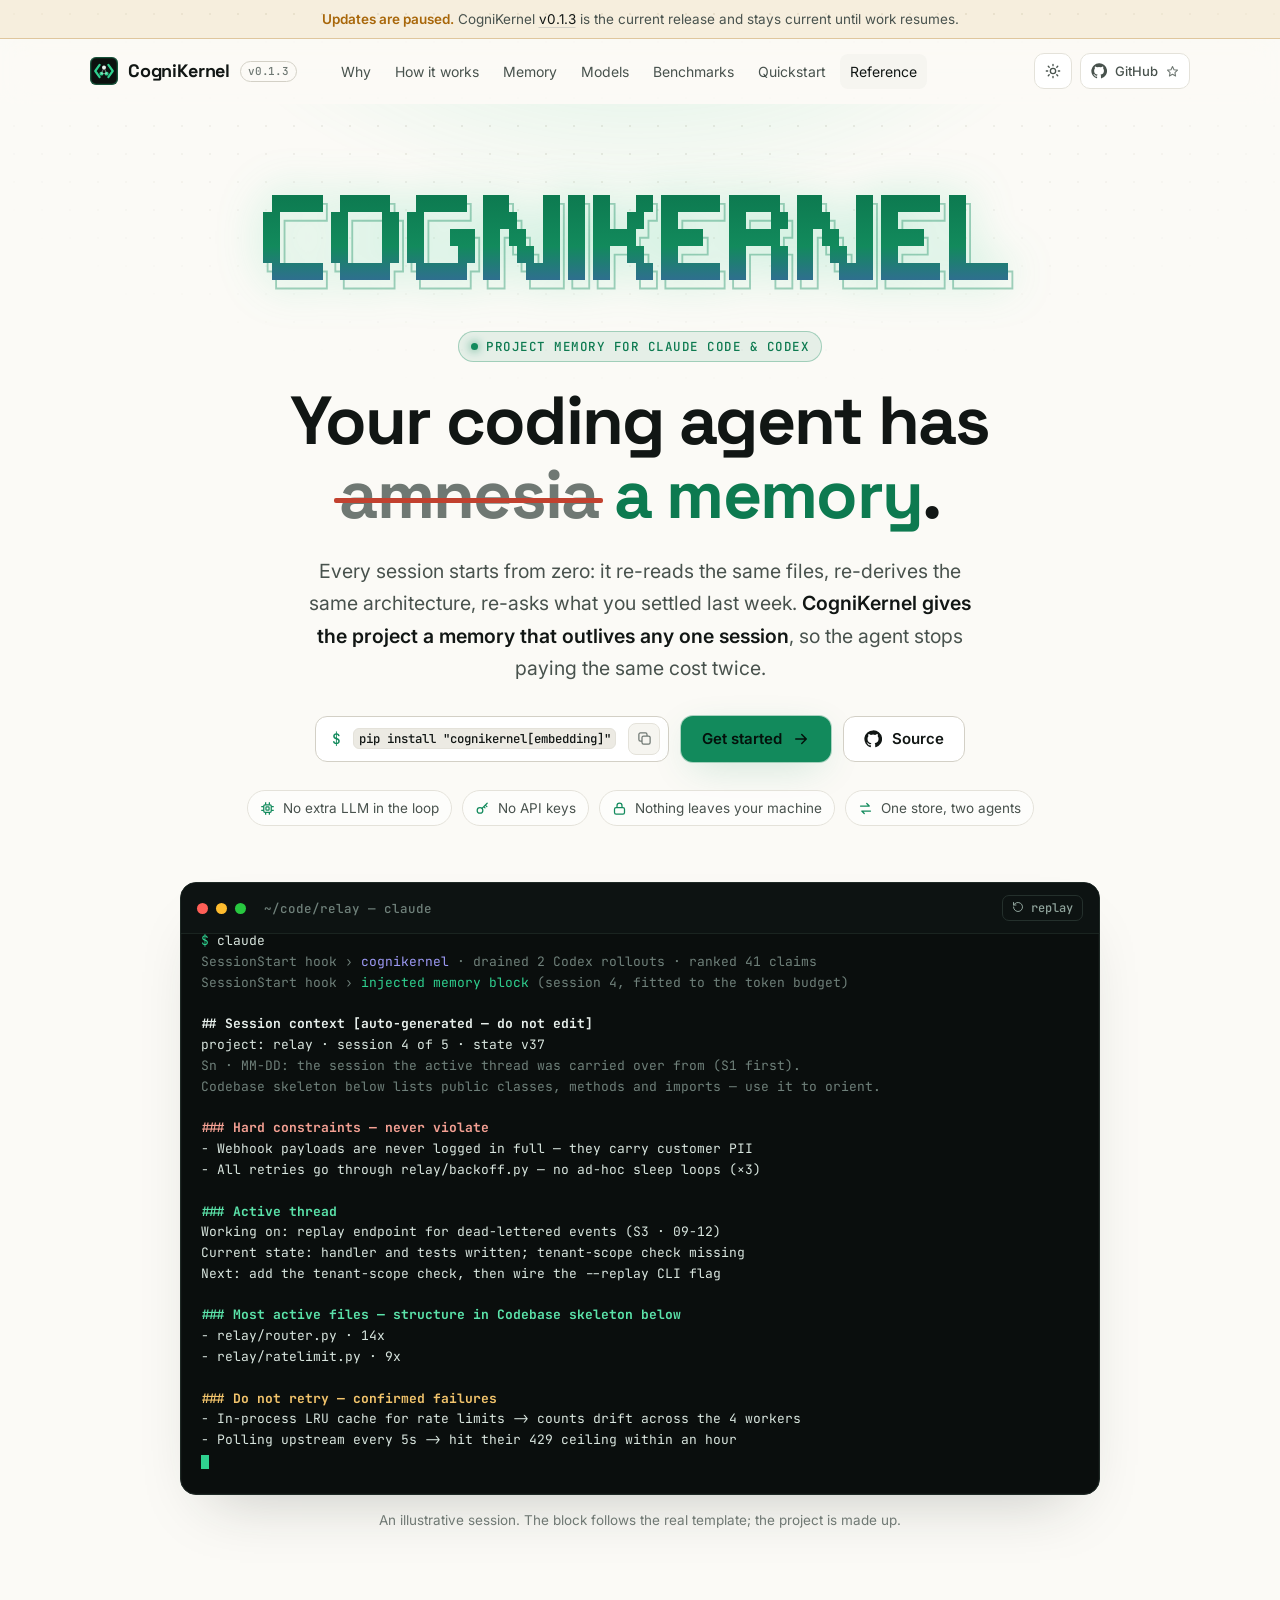
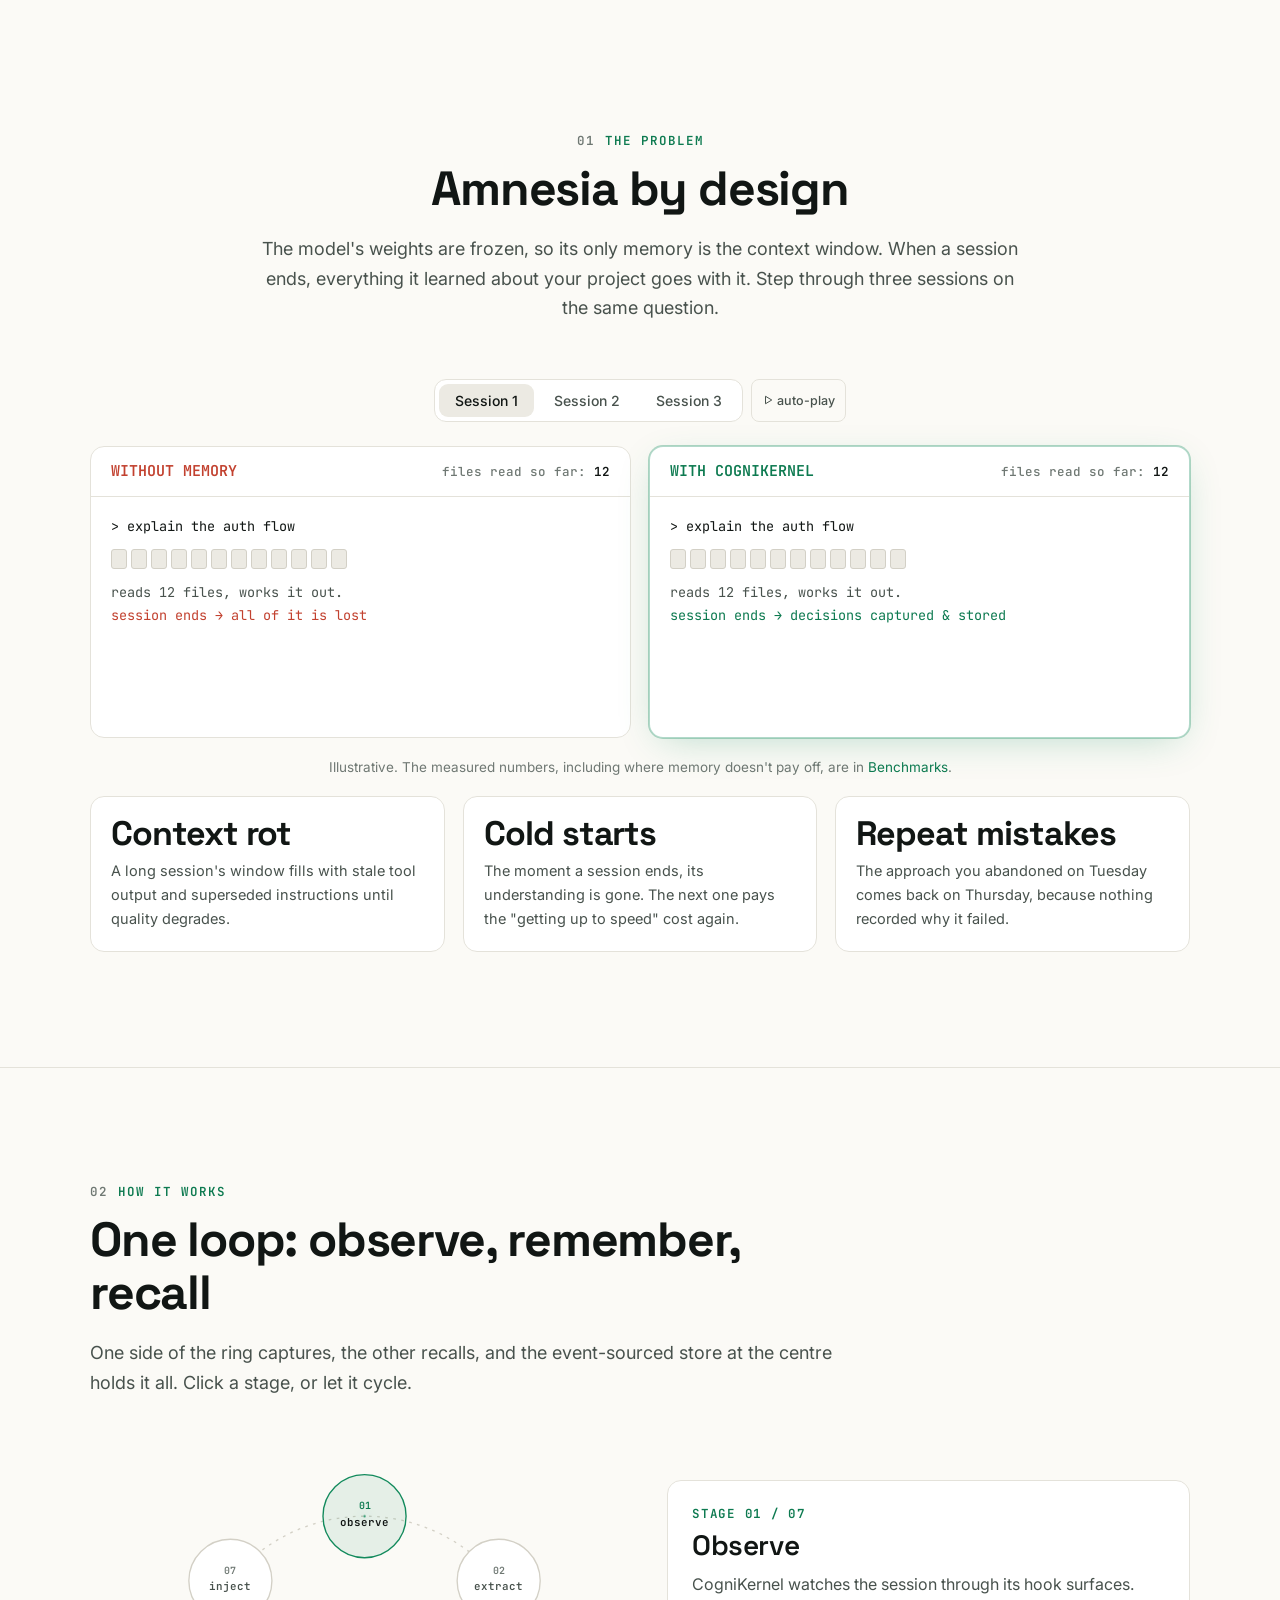
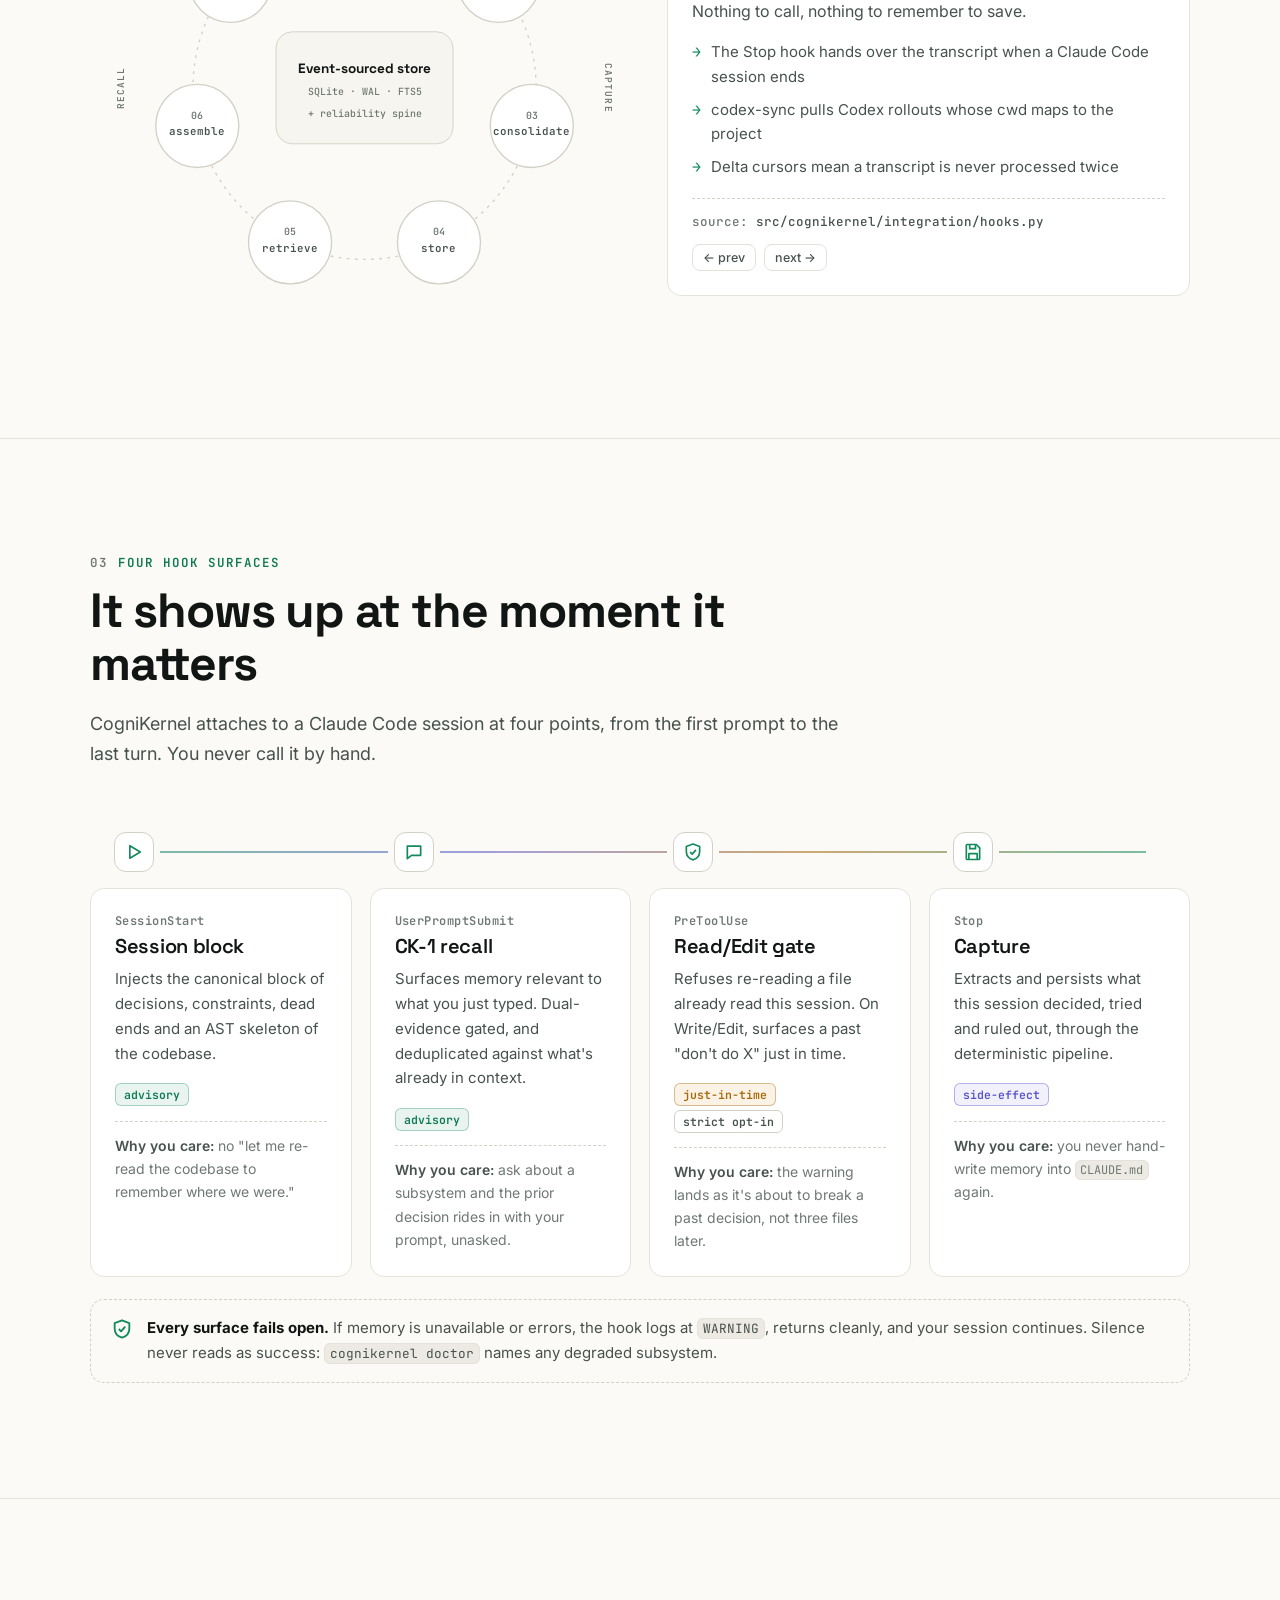
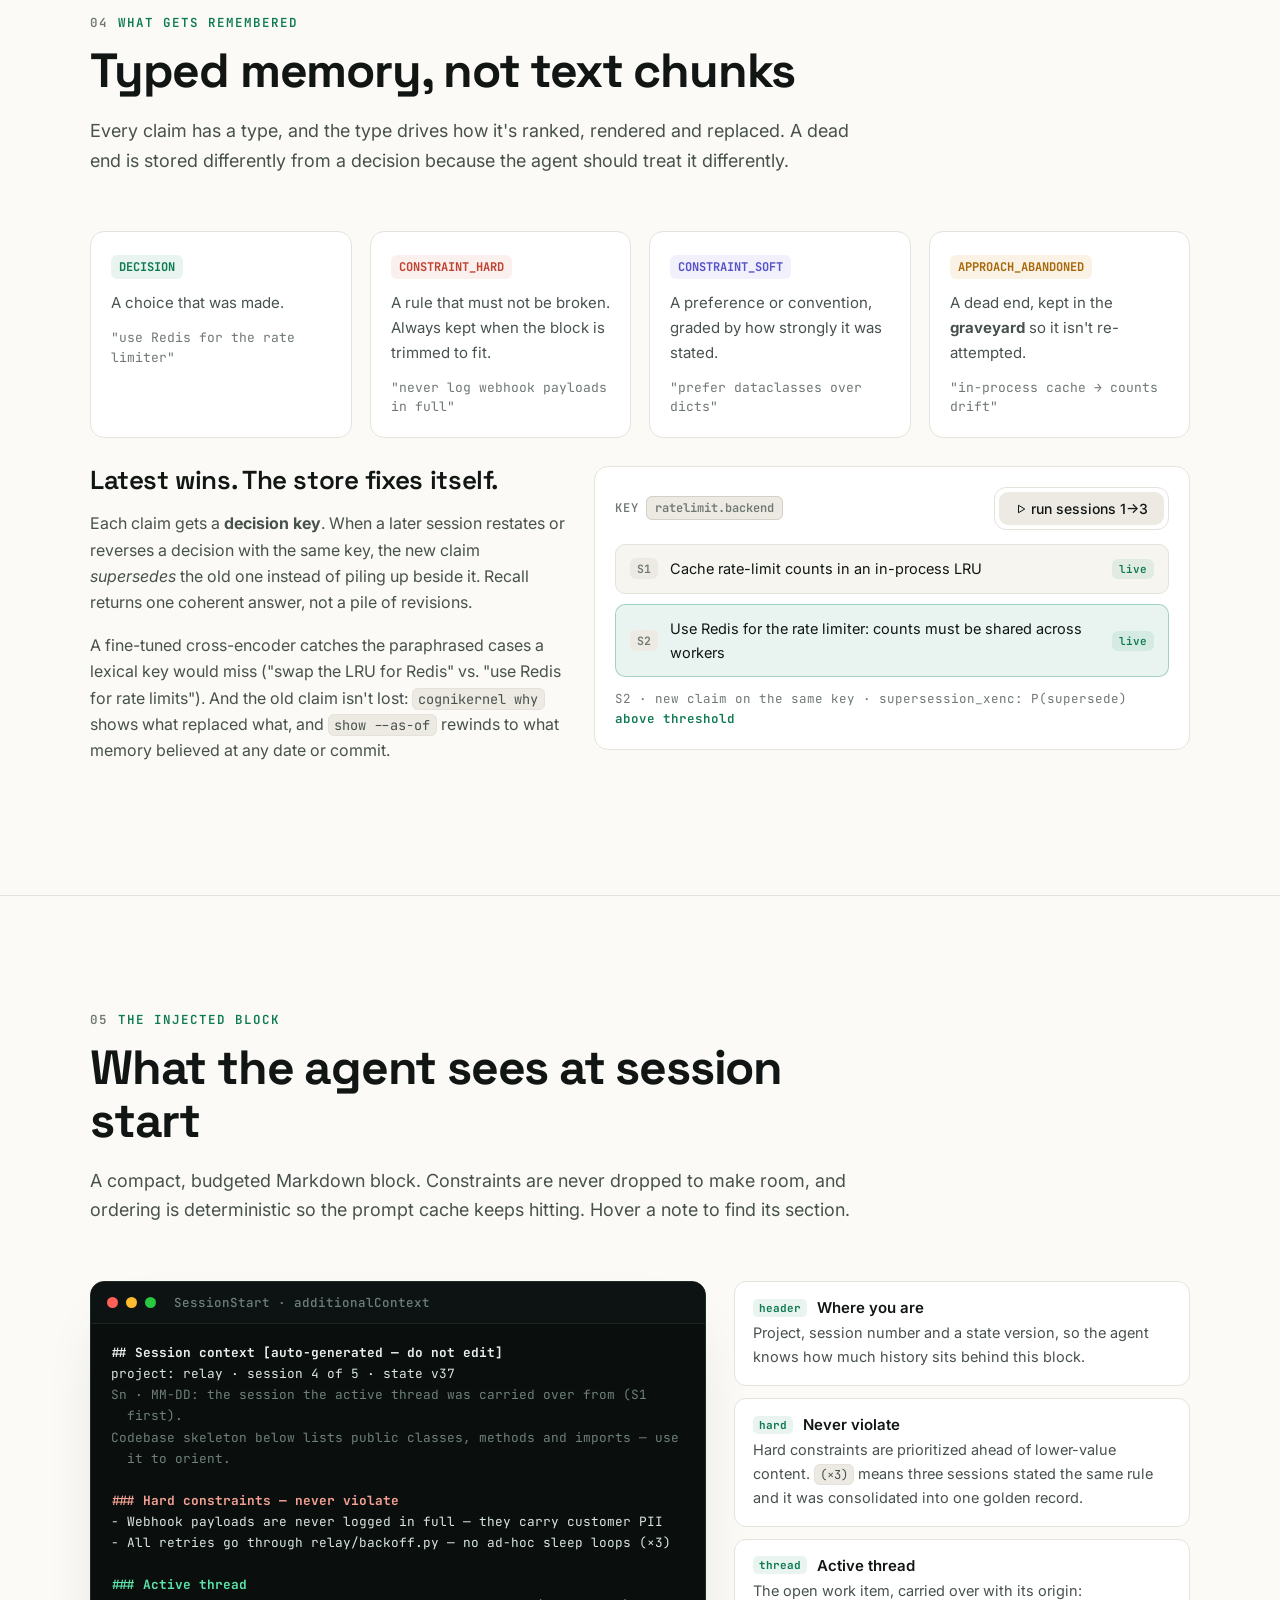
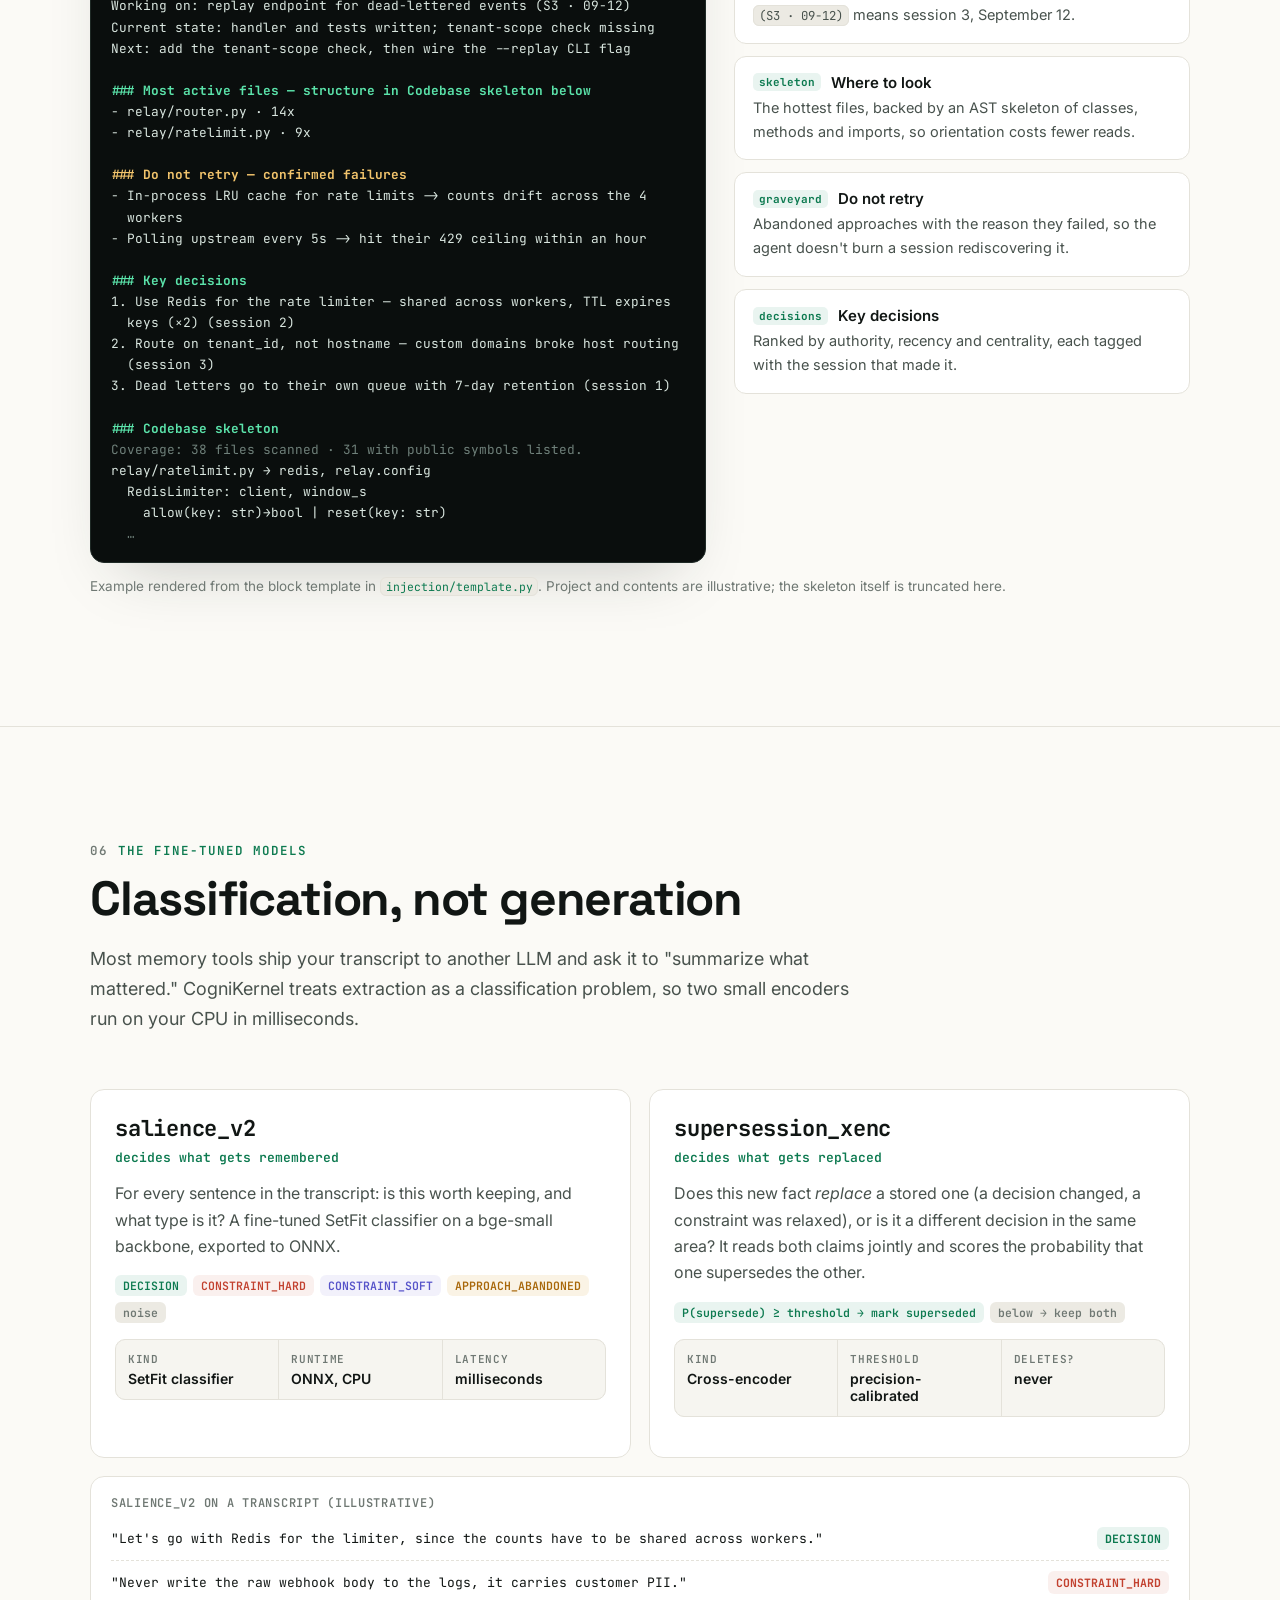
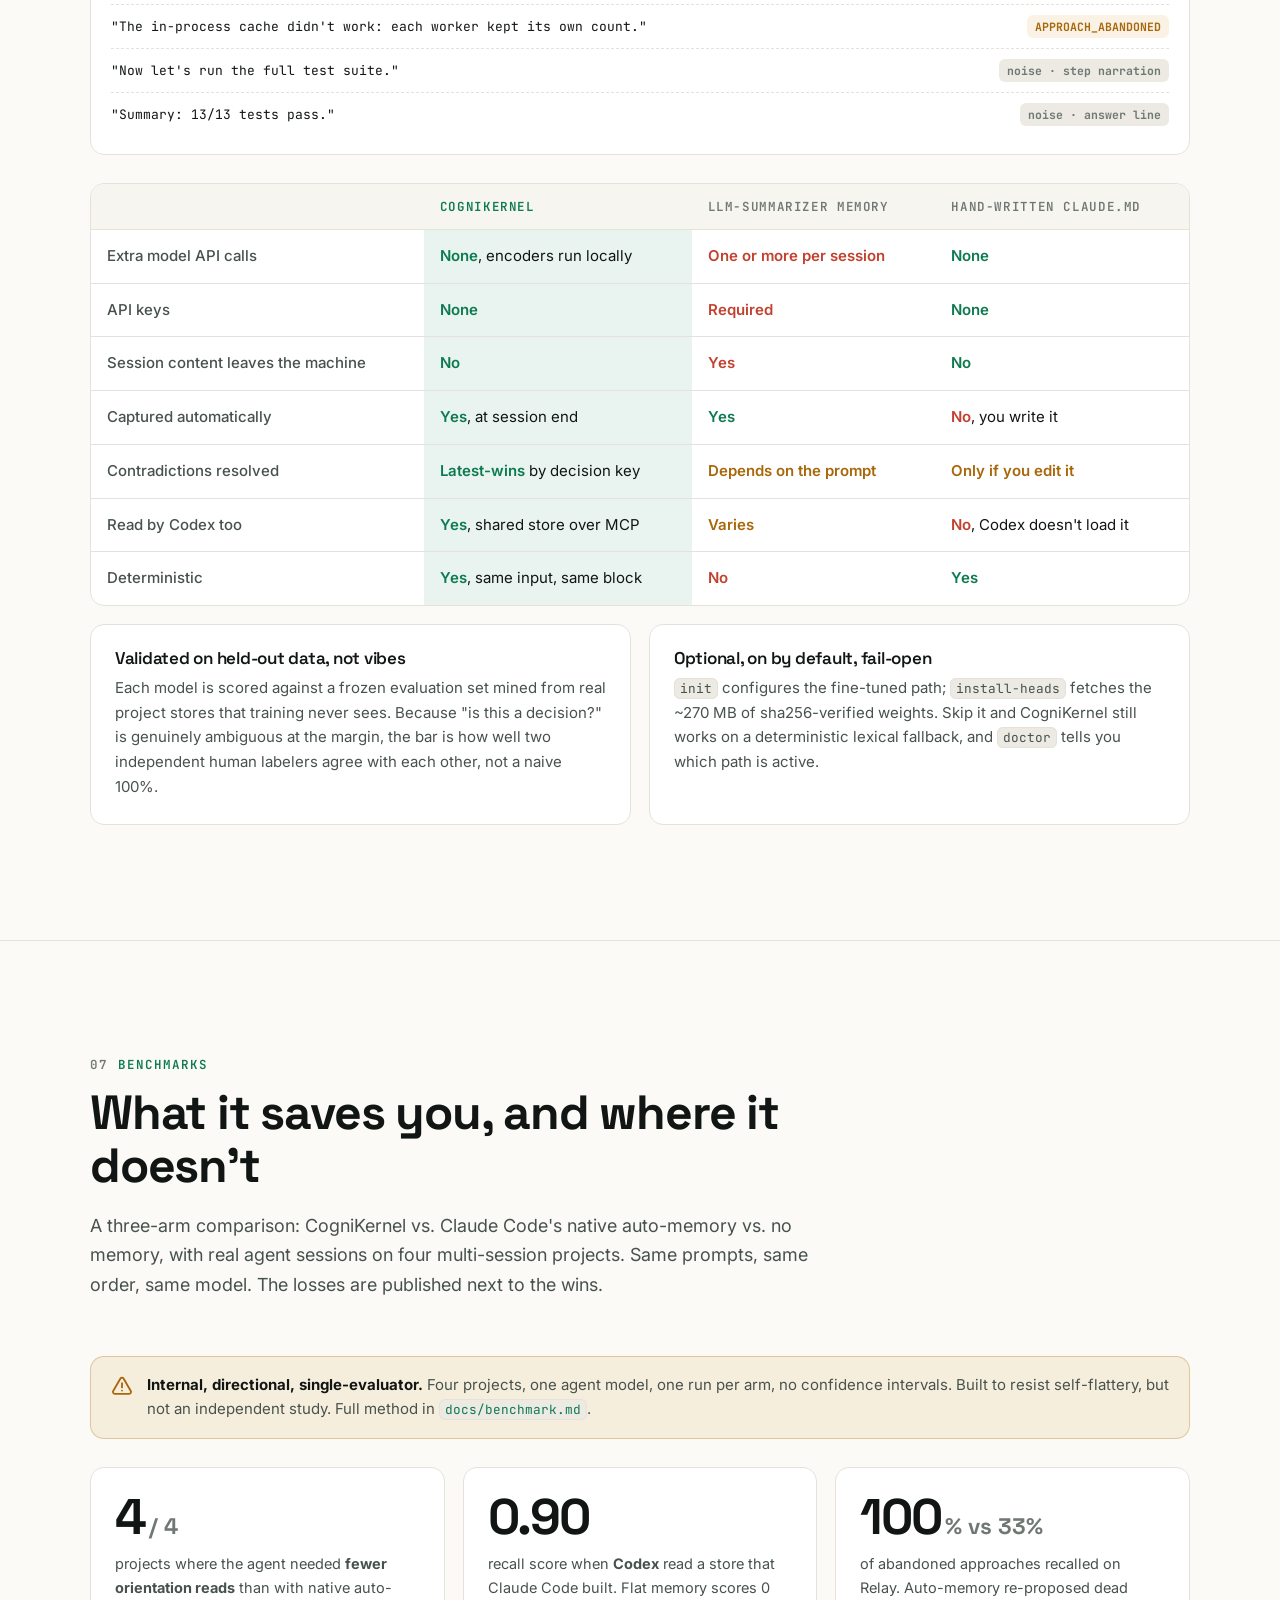
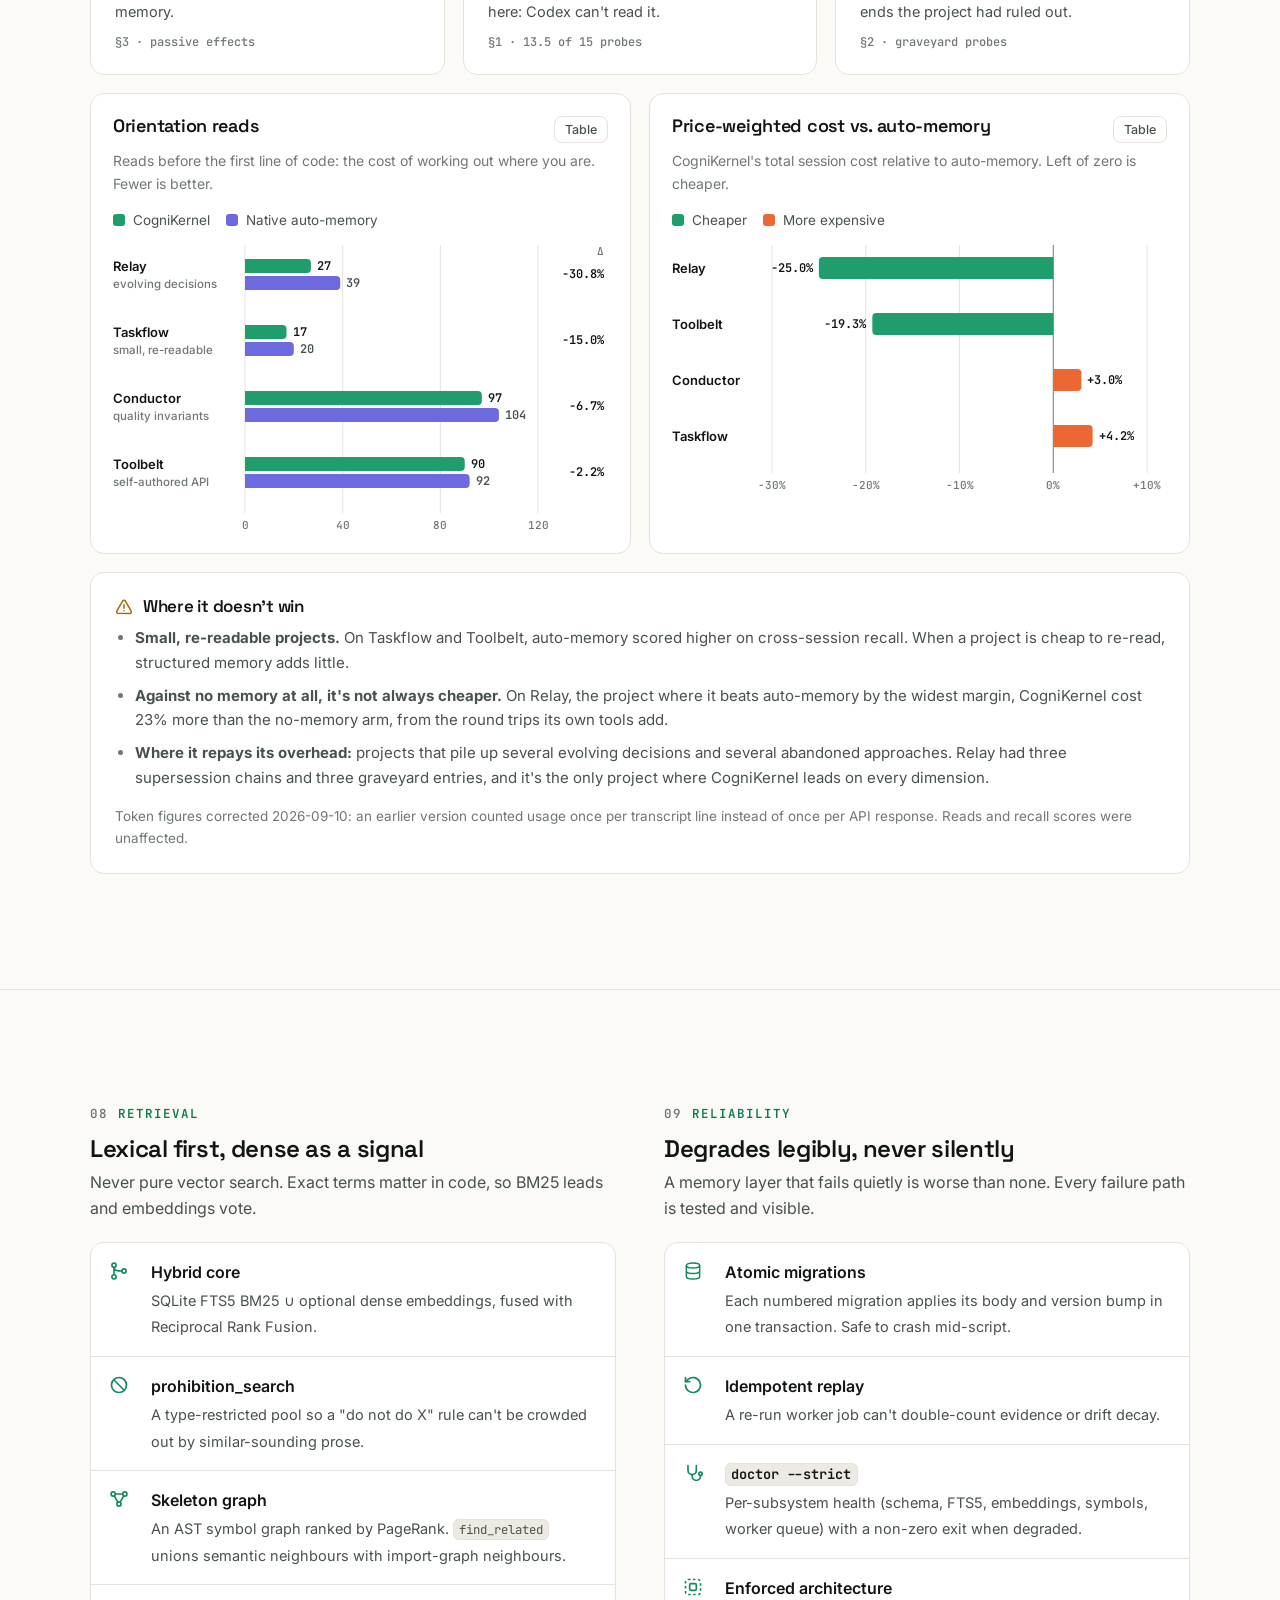
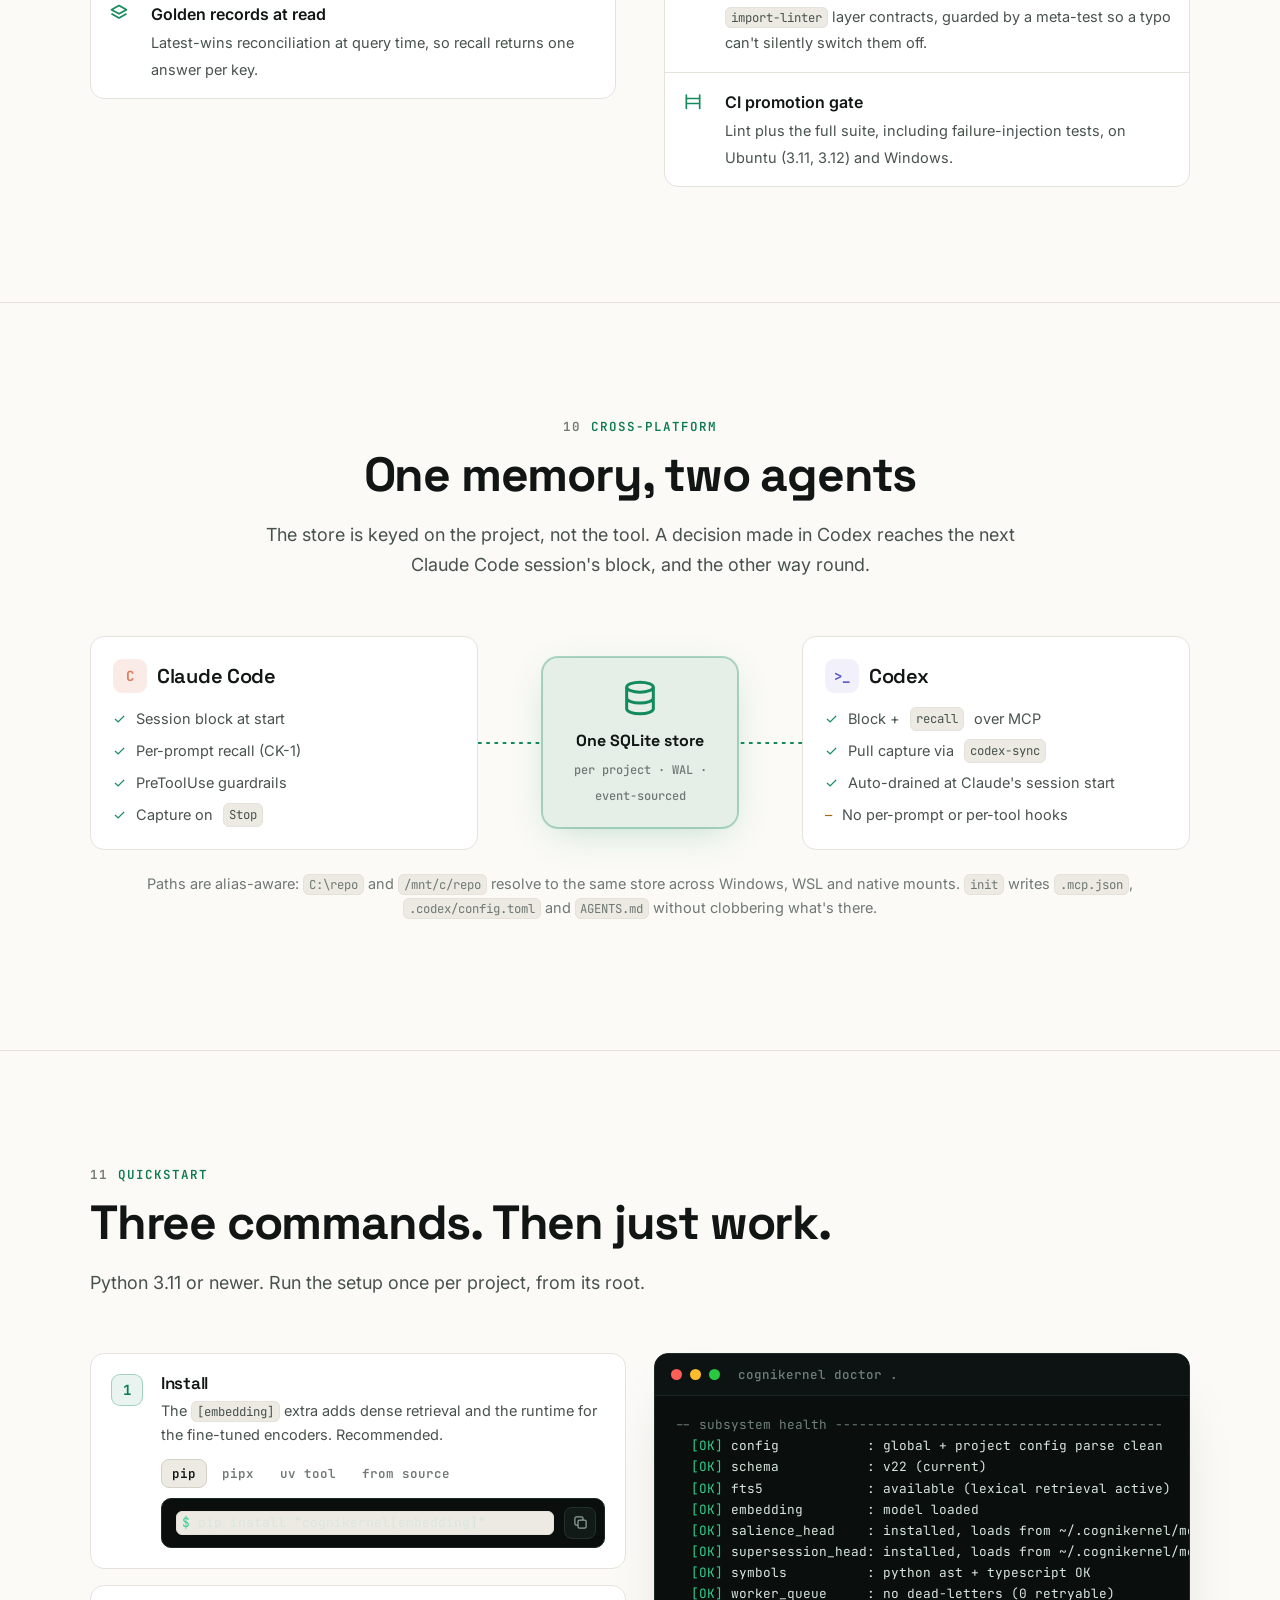
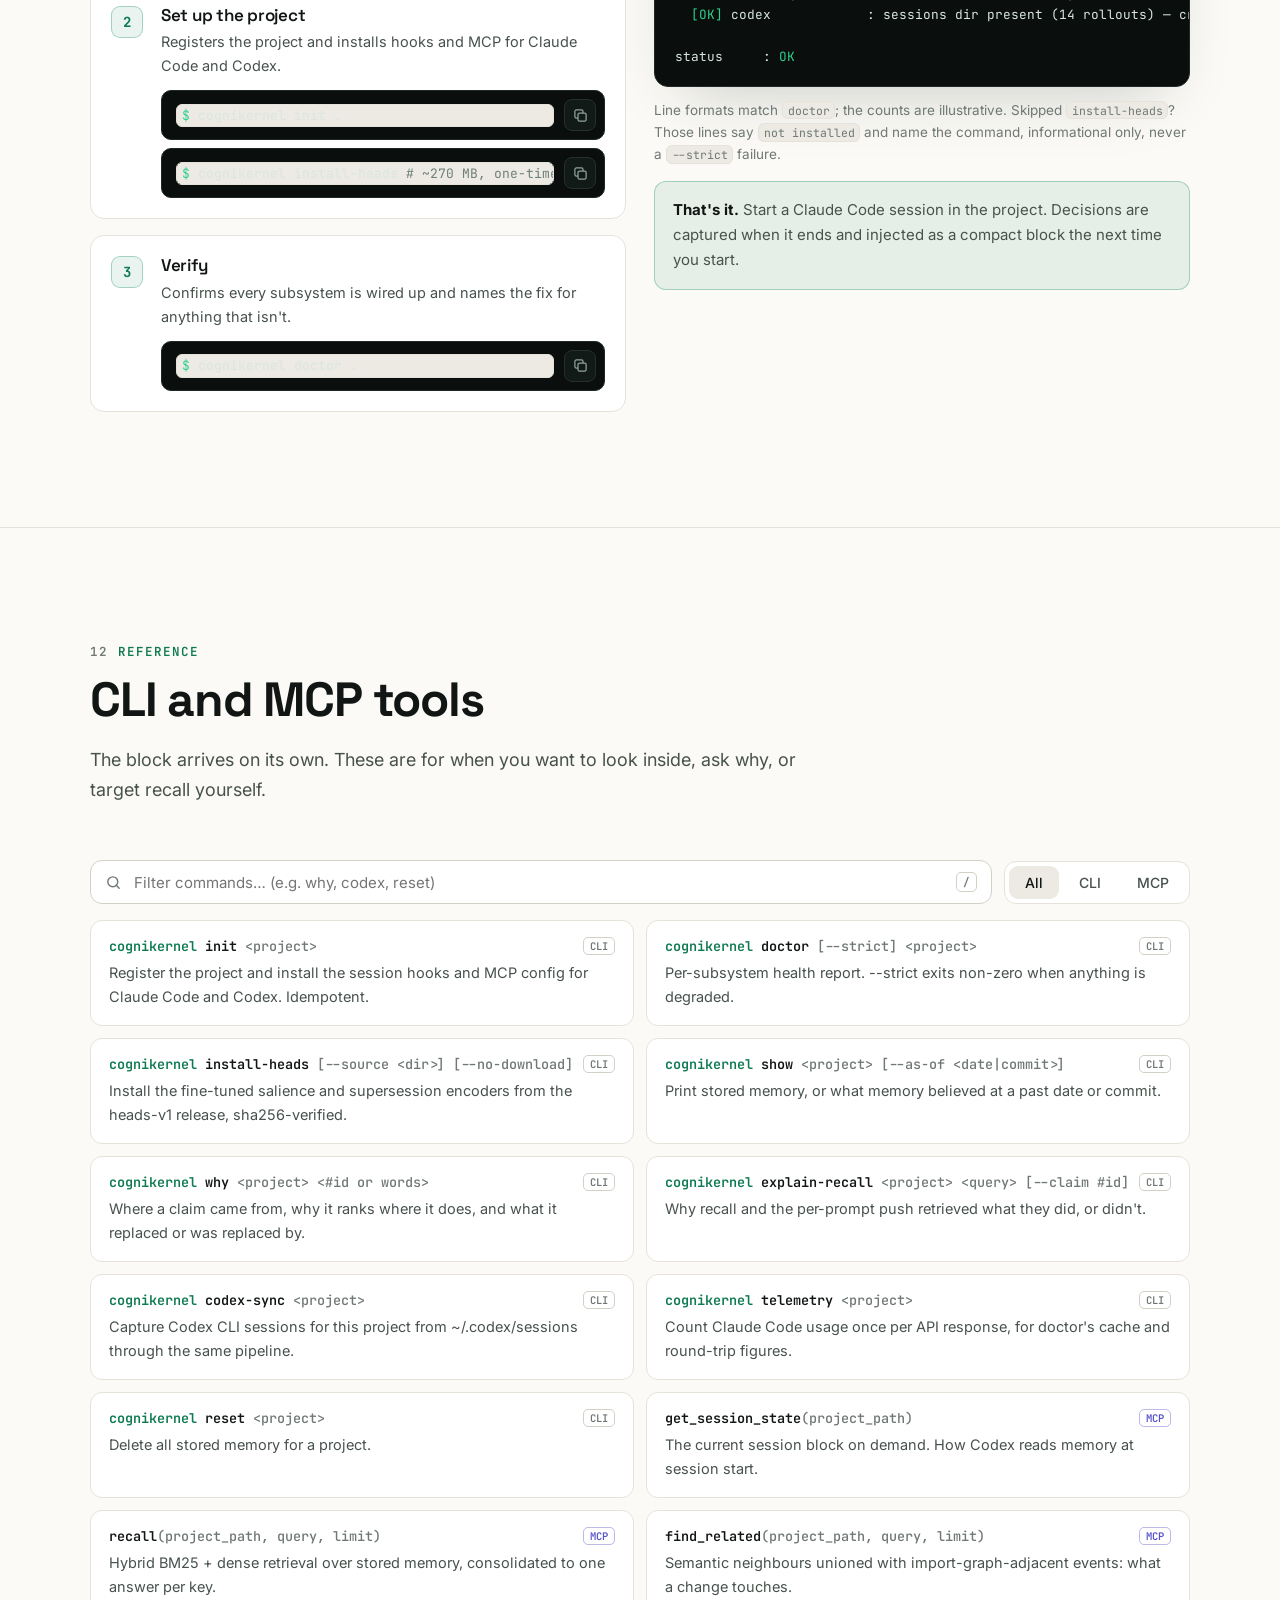
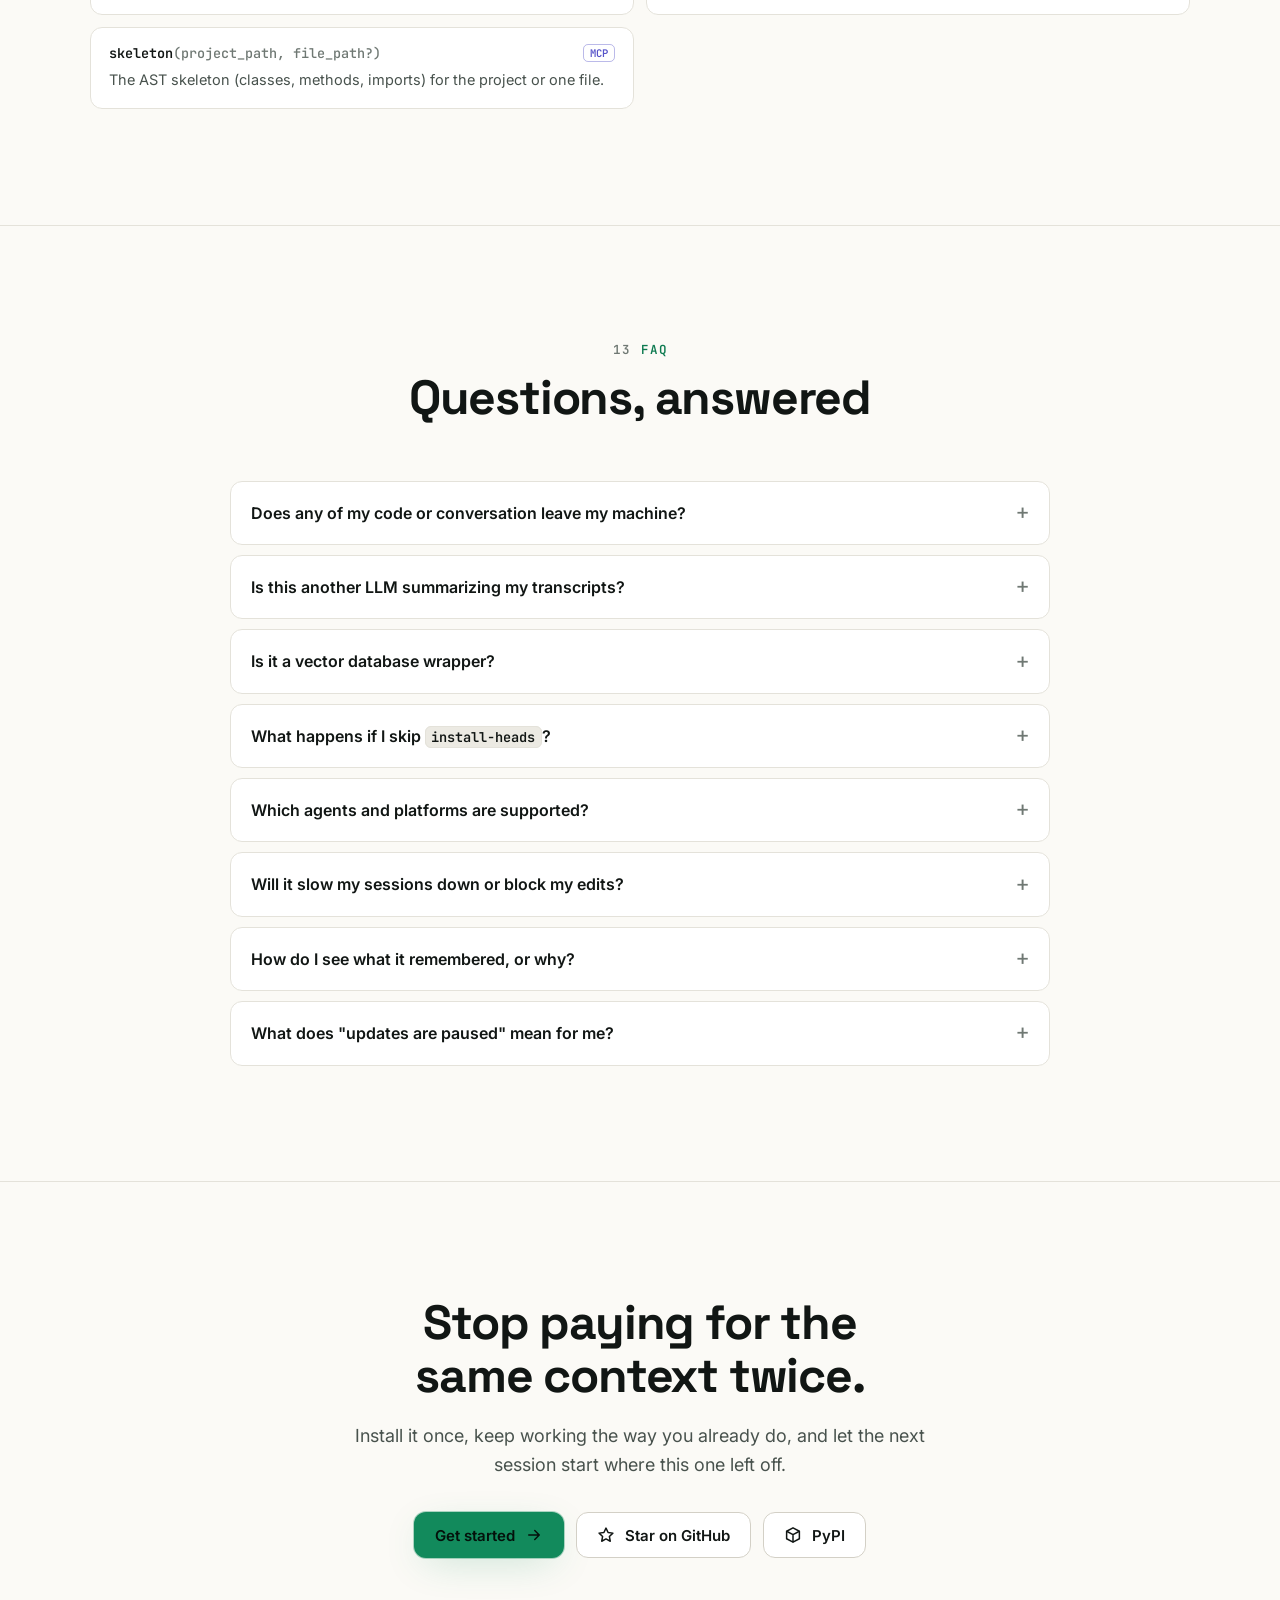
==== commit ab31f604: "Clarify hard constraints in annotations Updated the description of hard constraints to clarify their" ====
--- a/site/index.html
+++ b/site/index.html
@@ -327,7 +327,7 @@
       </div>
       <div class="annots reveal" id="annots">
         <div class="annot" data-sec="hdr"><h4><span class="k">header</span>Where you are</h4><p>Project, session number and a state version, so the agent knows how much history sits behind this block.</p></div>
-        <div class="annot" data-sec="hard"><h4><span class="k">hard</span>Never violate</h4><p>Hard constraints survive every budget cut. <code>(×3)</code> means three sessions stated the same rule and it was consolidated into one golden record.</p></div>
+        <div class="annot" data-sec="hard"><h4><span class="k">hard</span>Never violate</h4><p>Hard constraints are prioritized ahead of lower-value content. <code>(×3)</code> means three sessions stated the same rule and it was consolidated into one golden record.</p></div>
         <div class="annot" data-sec="thread"><h4><span class="k">thread</span>Active thread</h4><p>The open work item, carried over with its origin: <code>(S3 · 09-12)</code> means session 3, September 12.</p></div>
         <div class="annot" data-sec="files"><h4><span class="k">skeleton</span>Where to look</h4><p>The hottest files, backed by an AST skeleton of classes, methods and imports, so orientation costs fewer reads.</p></div>
         <div class="annot" data-sec="dead"><h4><span class="k">graveyard</span>Do not retry</h4><p>Abandoned approaches with the reason they failed, so the agent doesn't burn a session rediscovering it.</p></div>
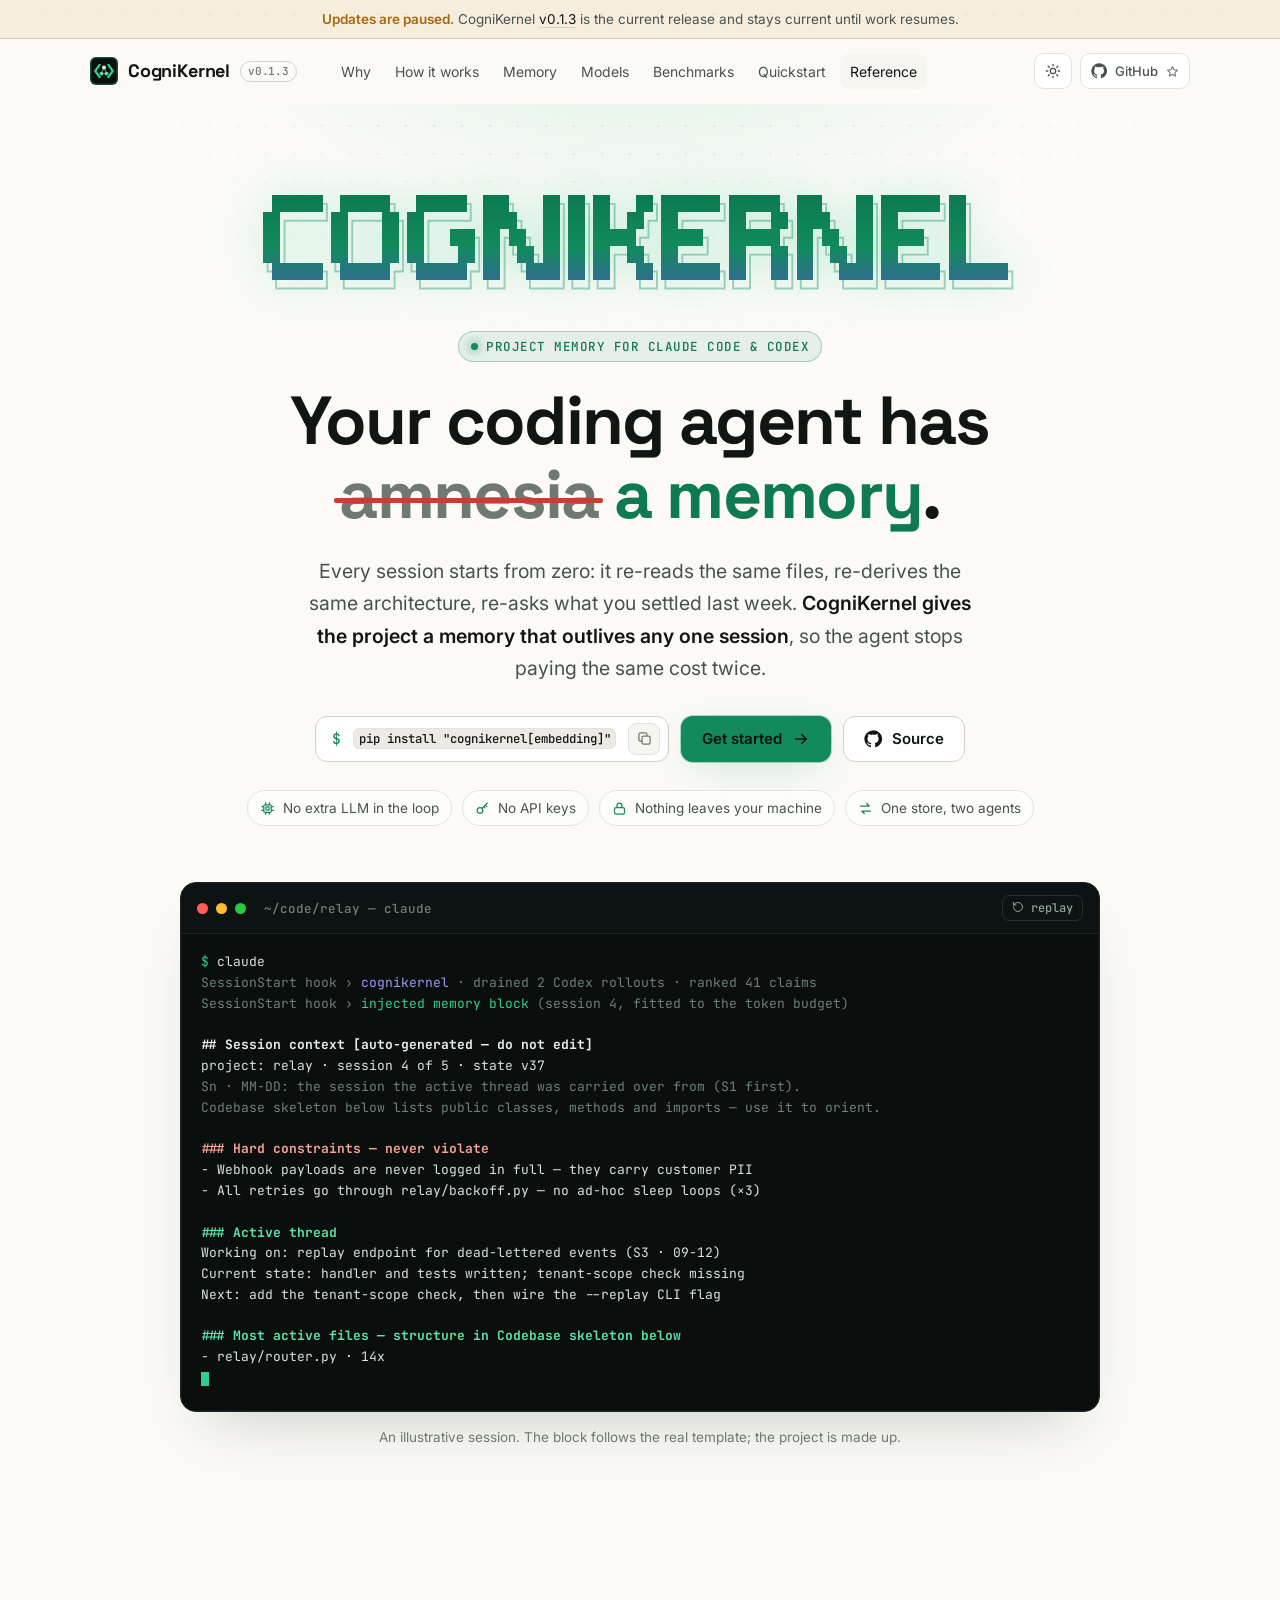
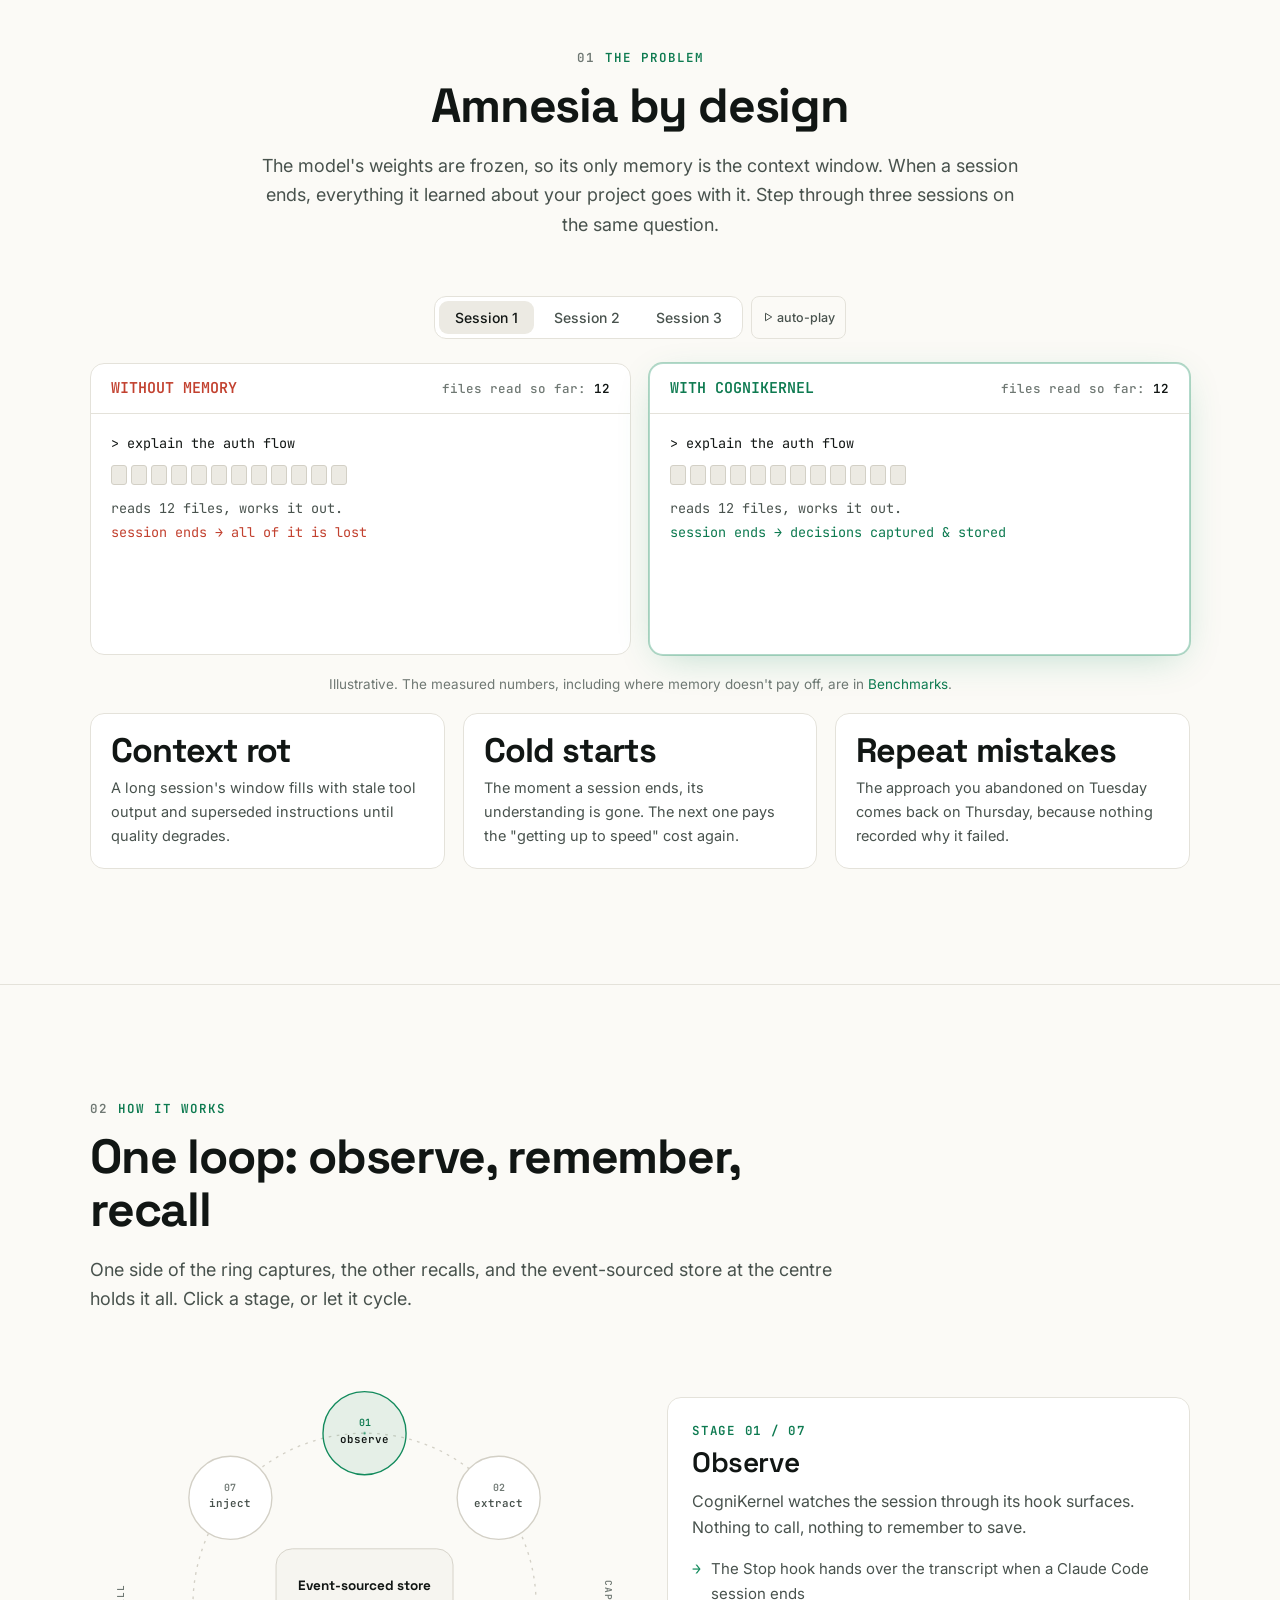
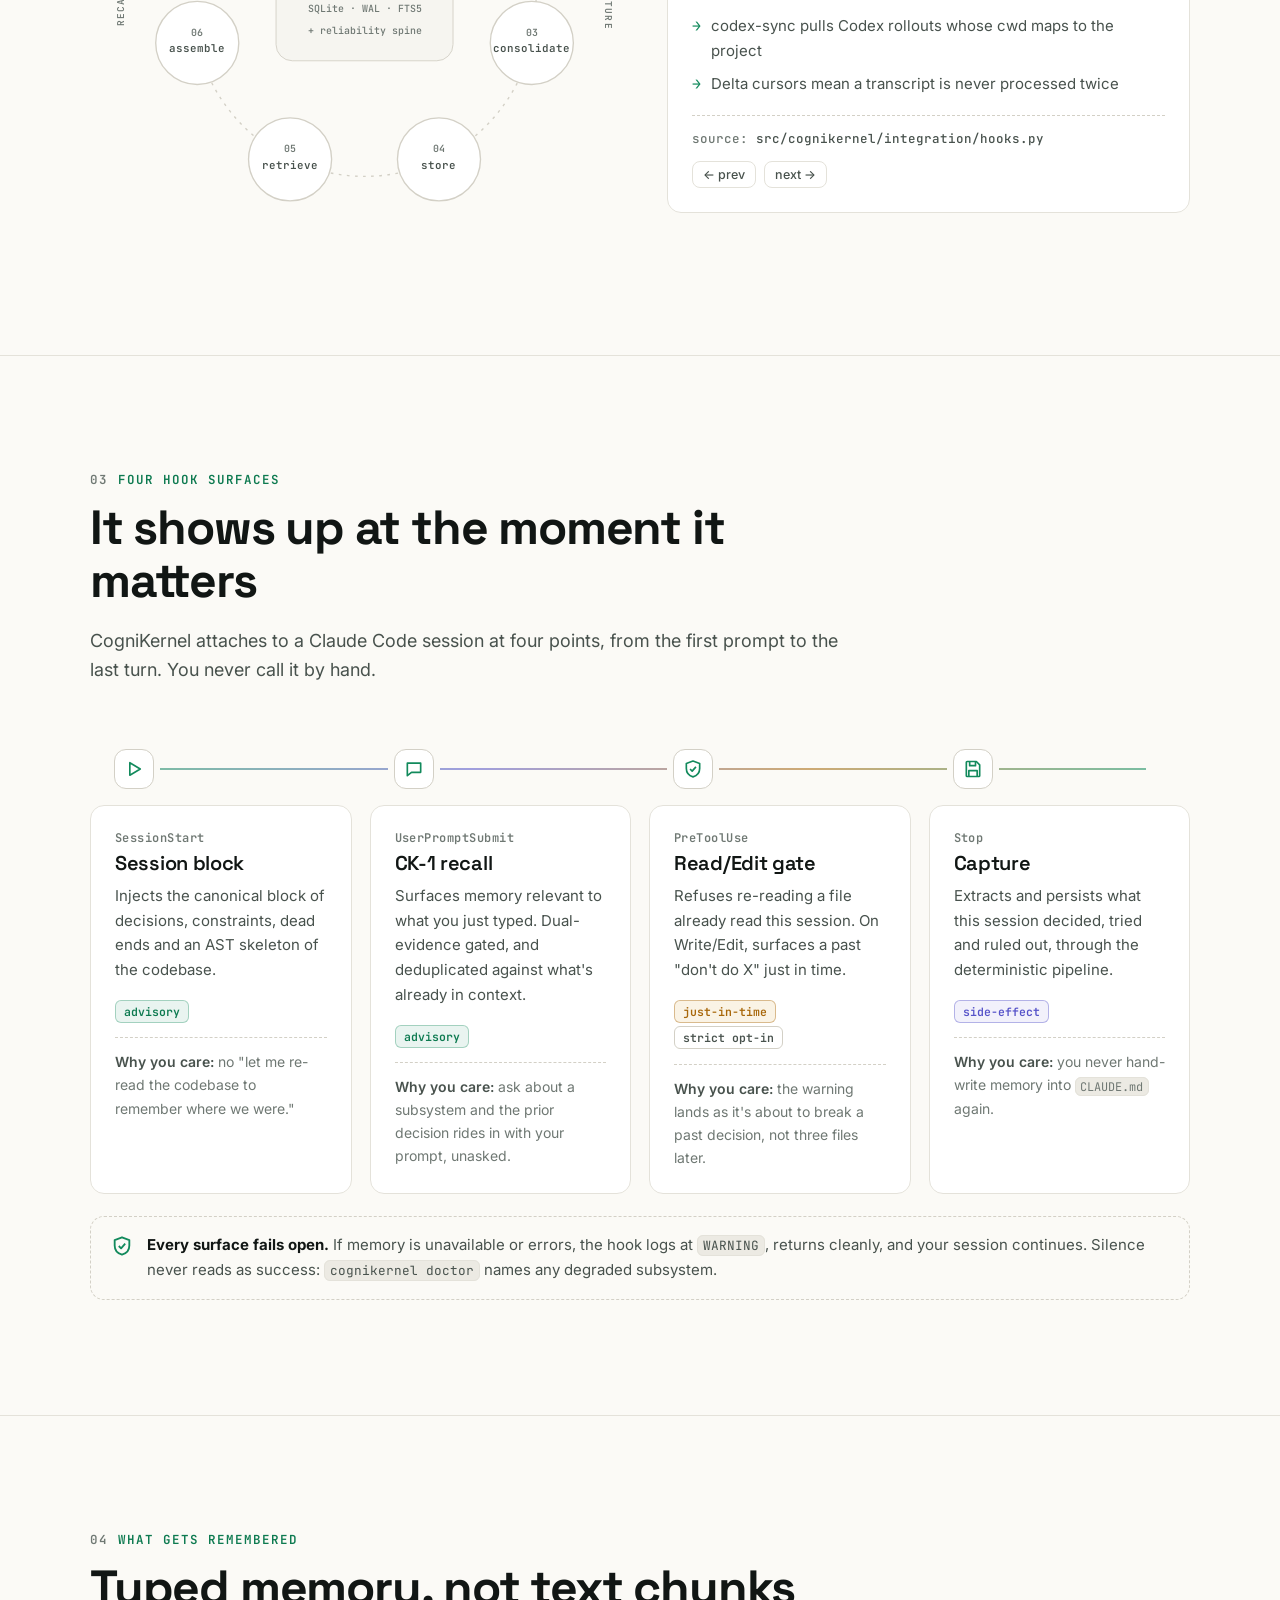
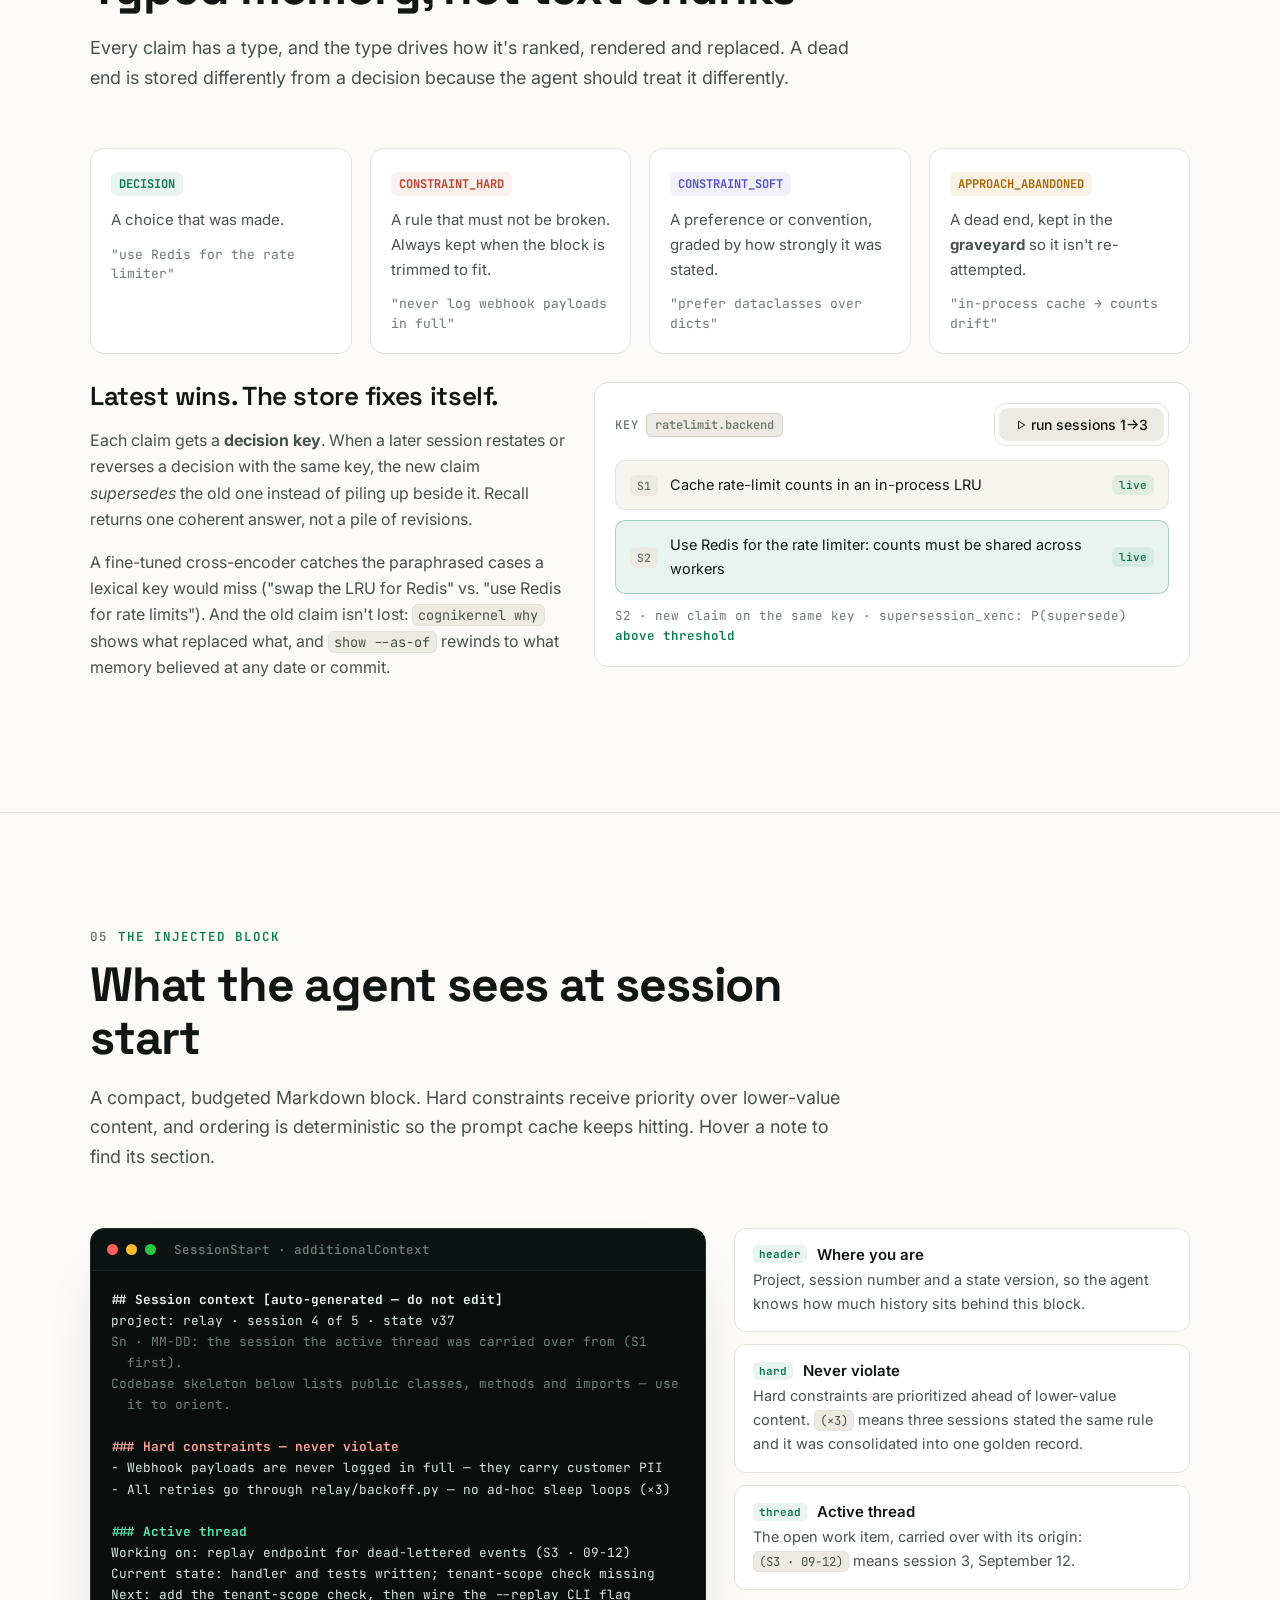
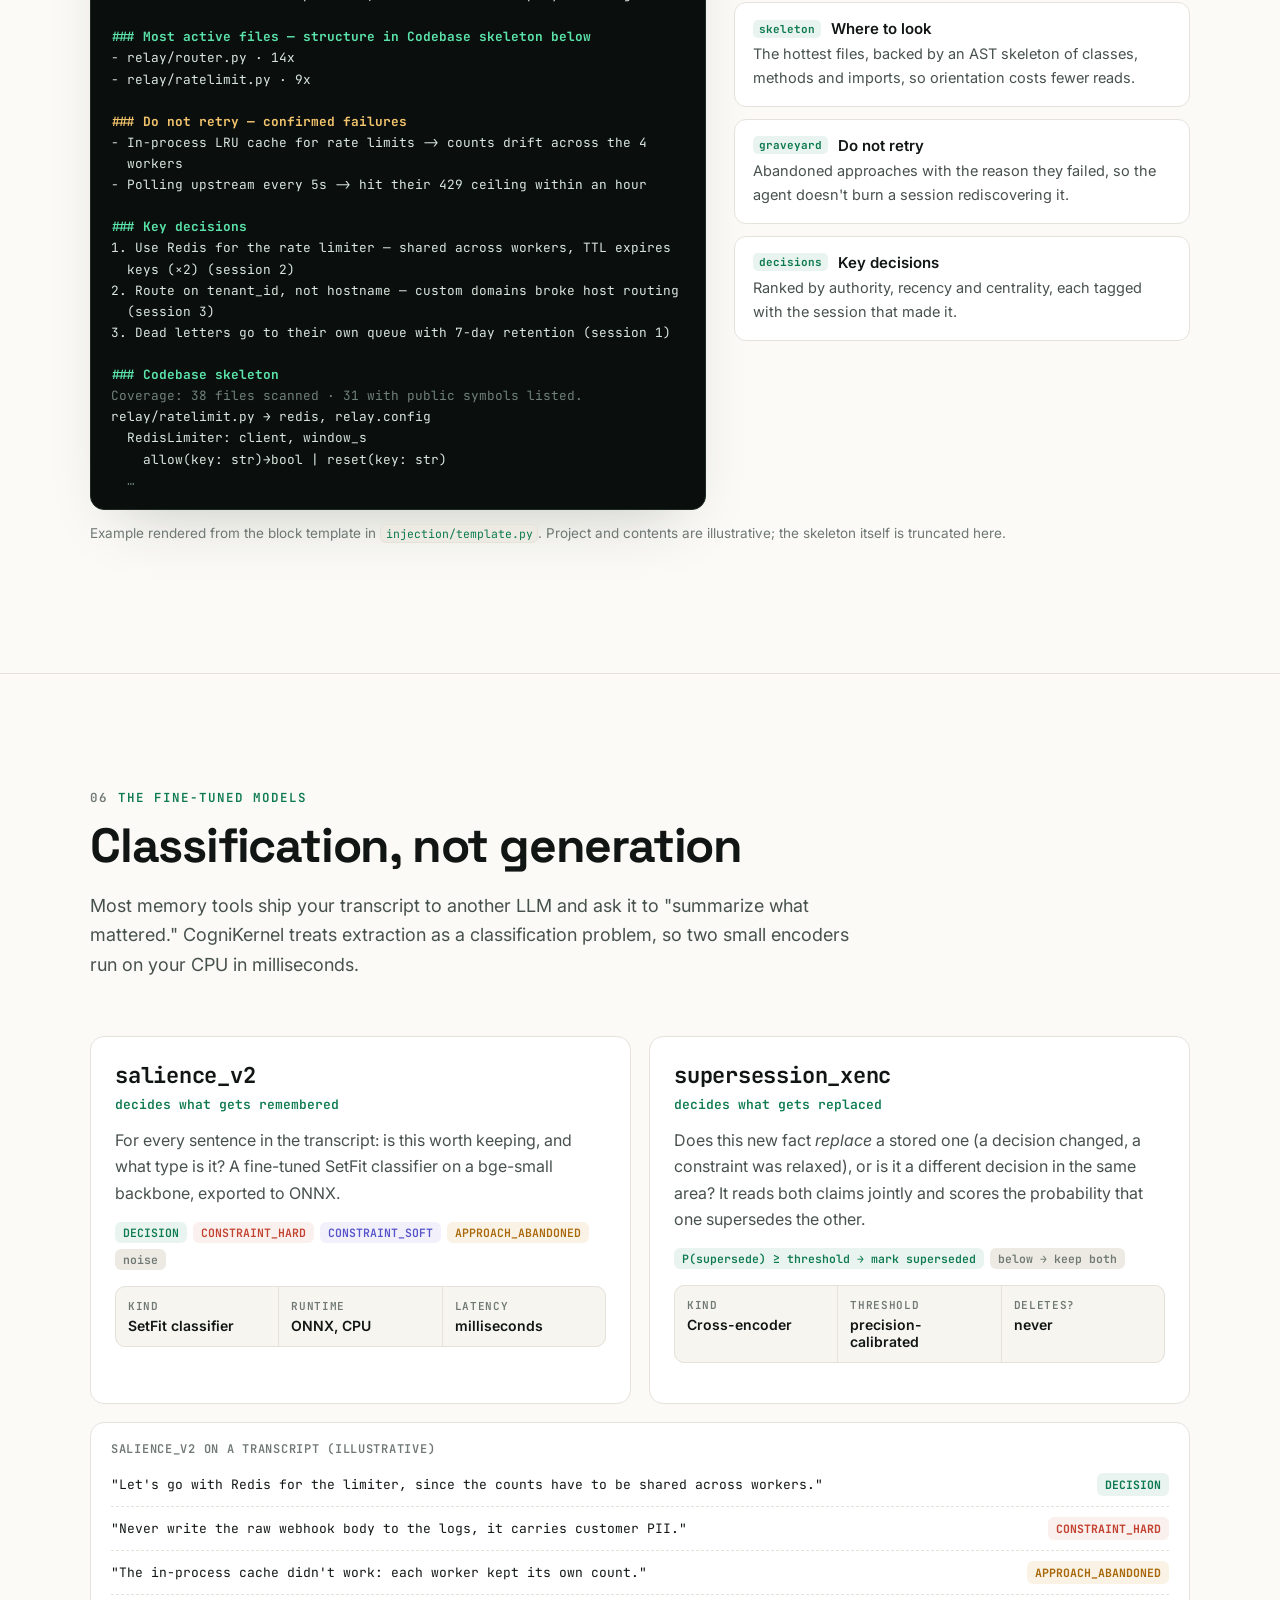
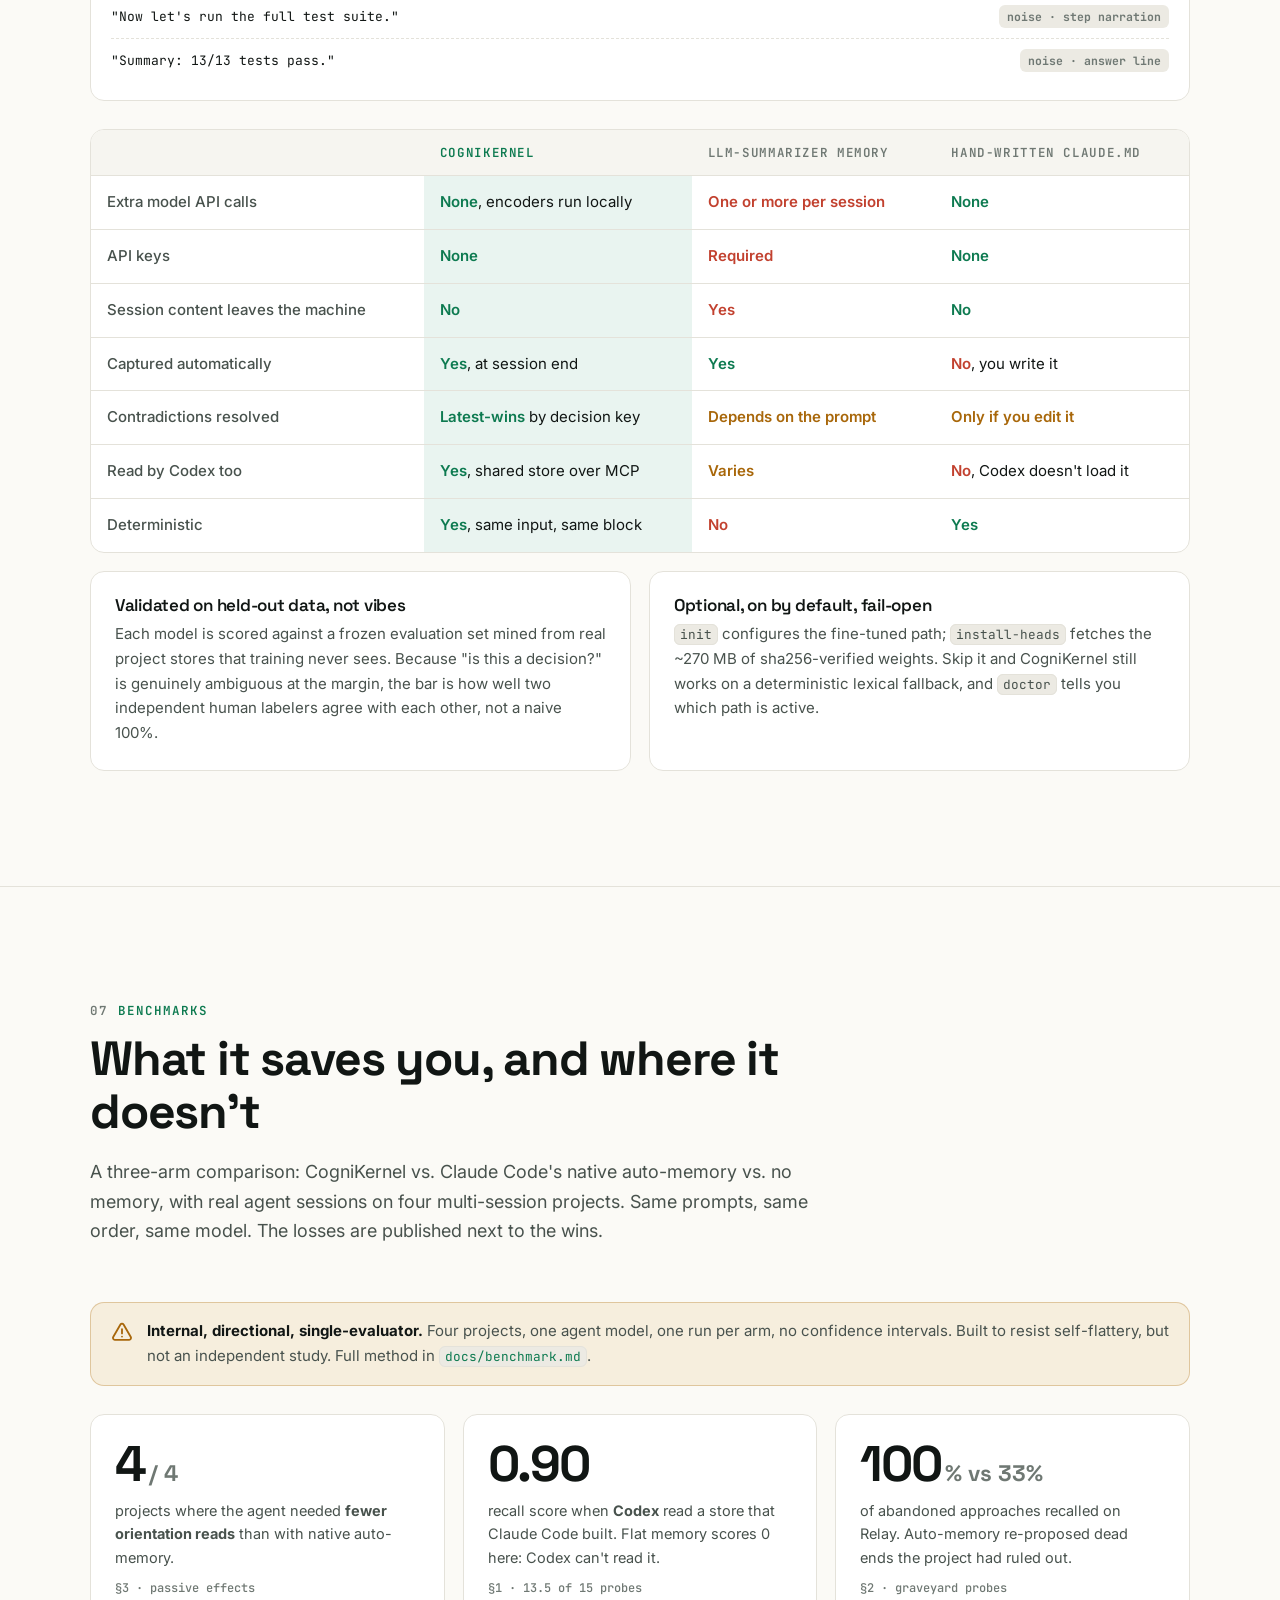
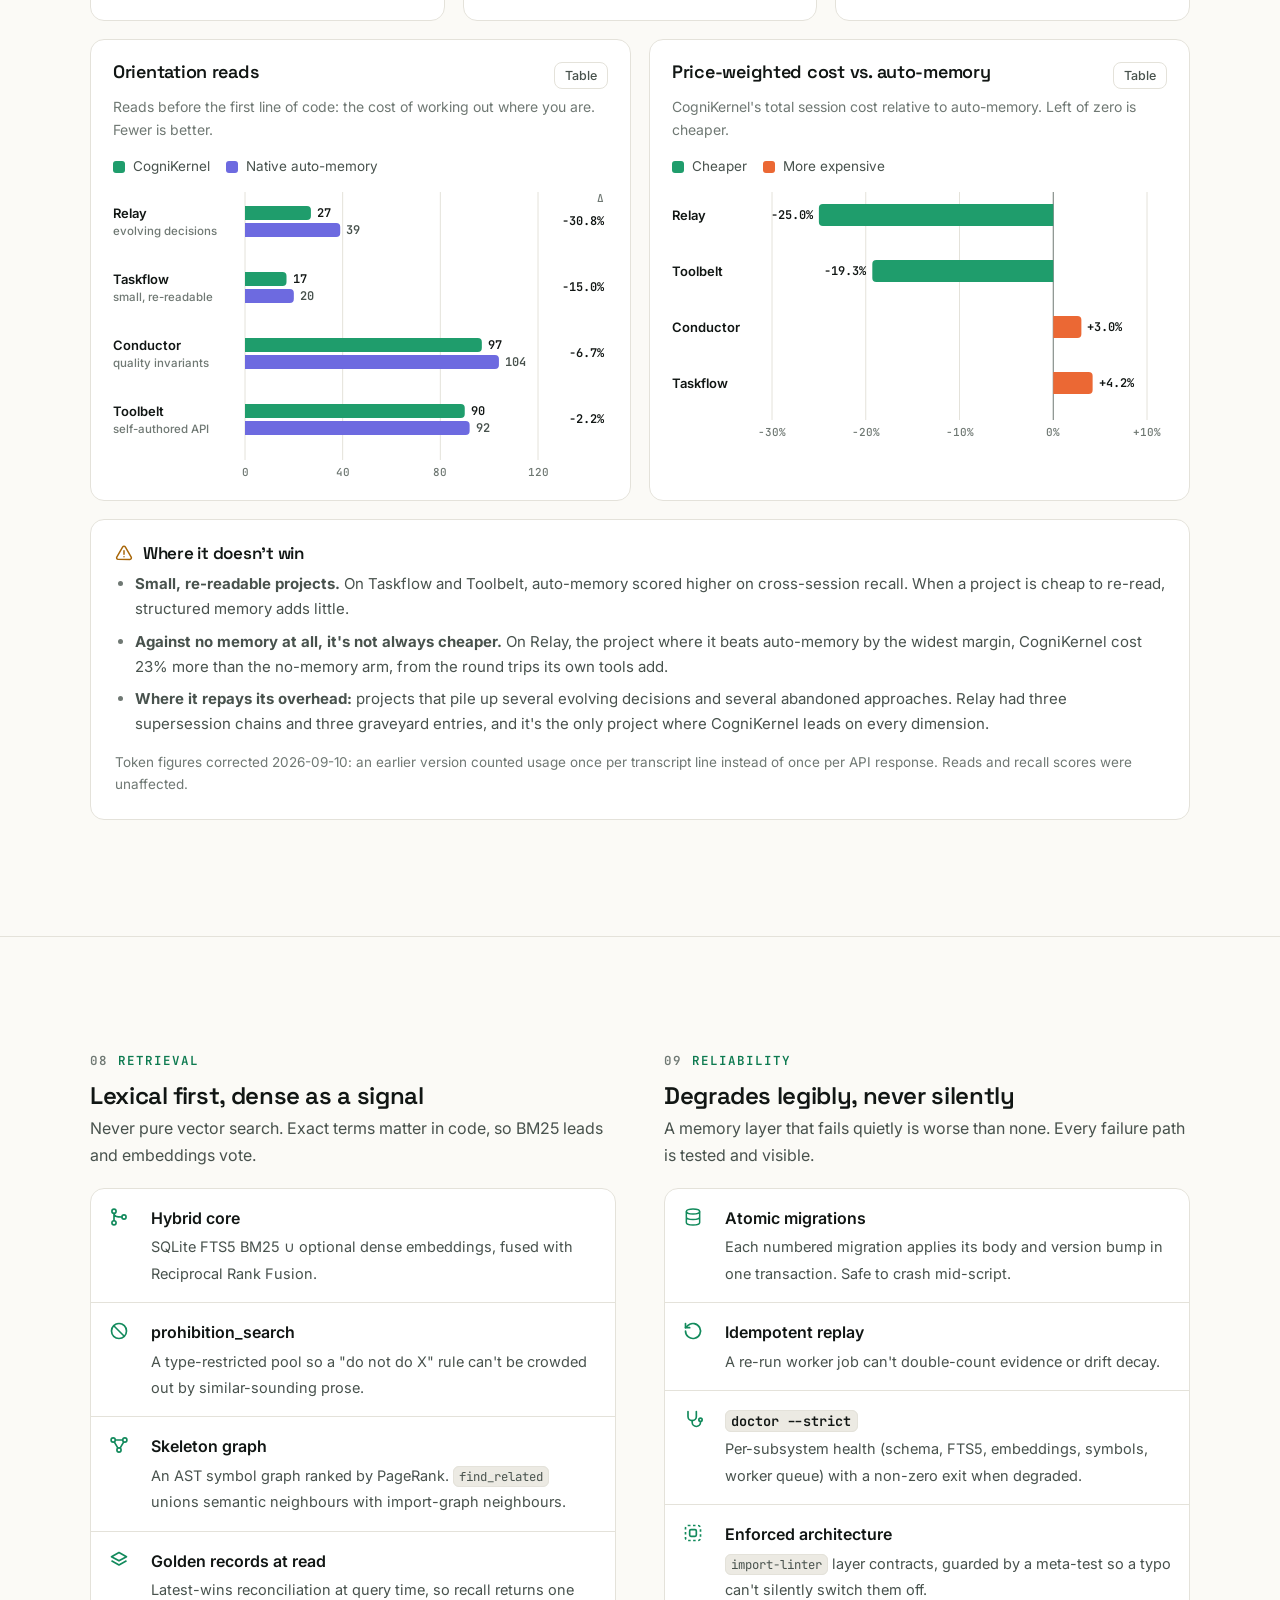
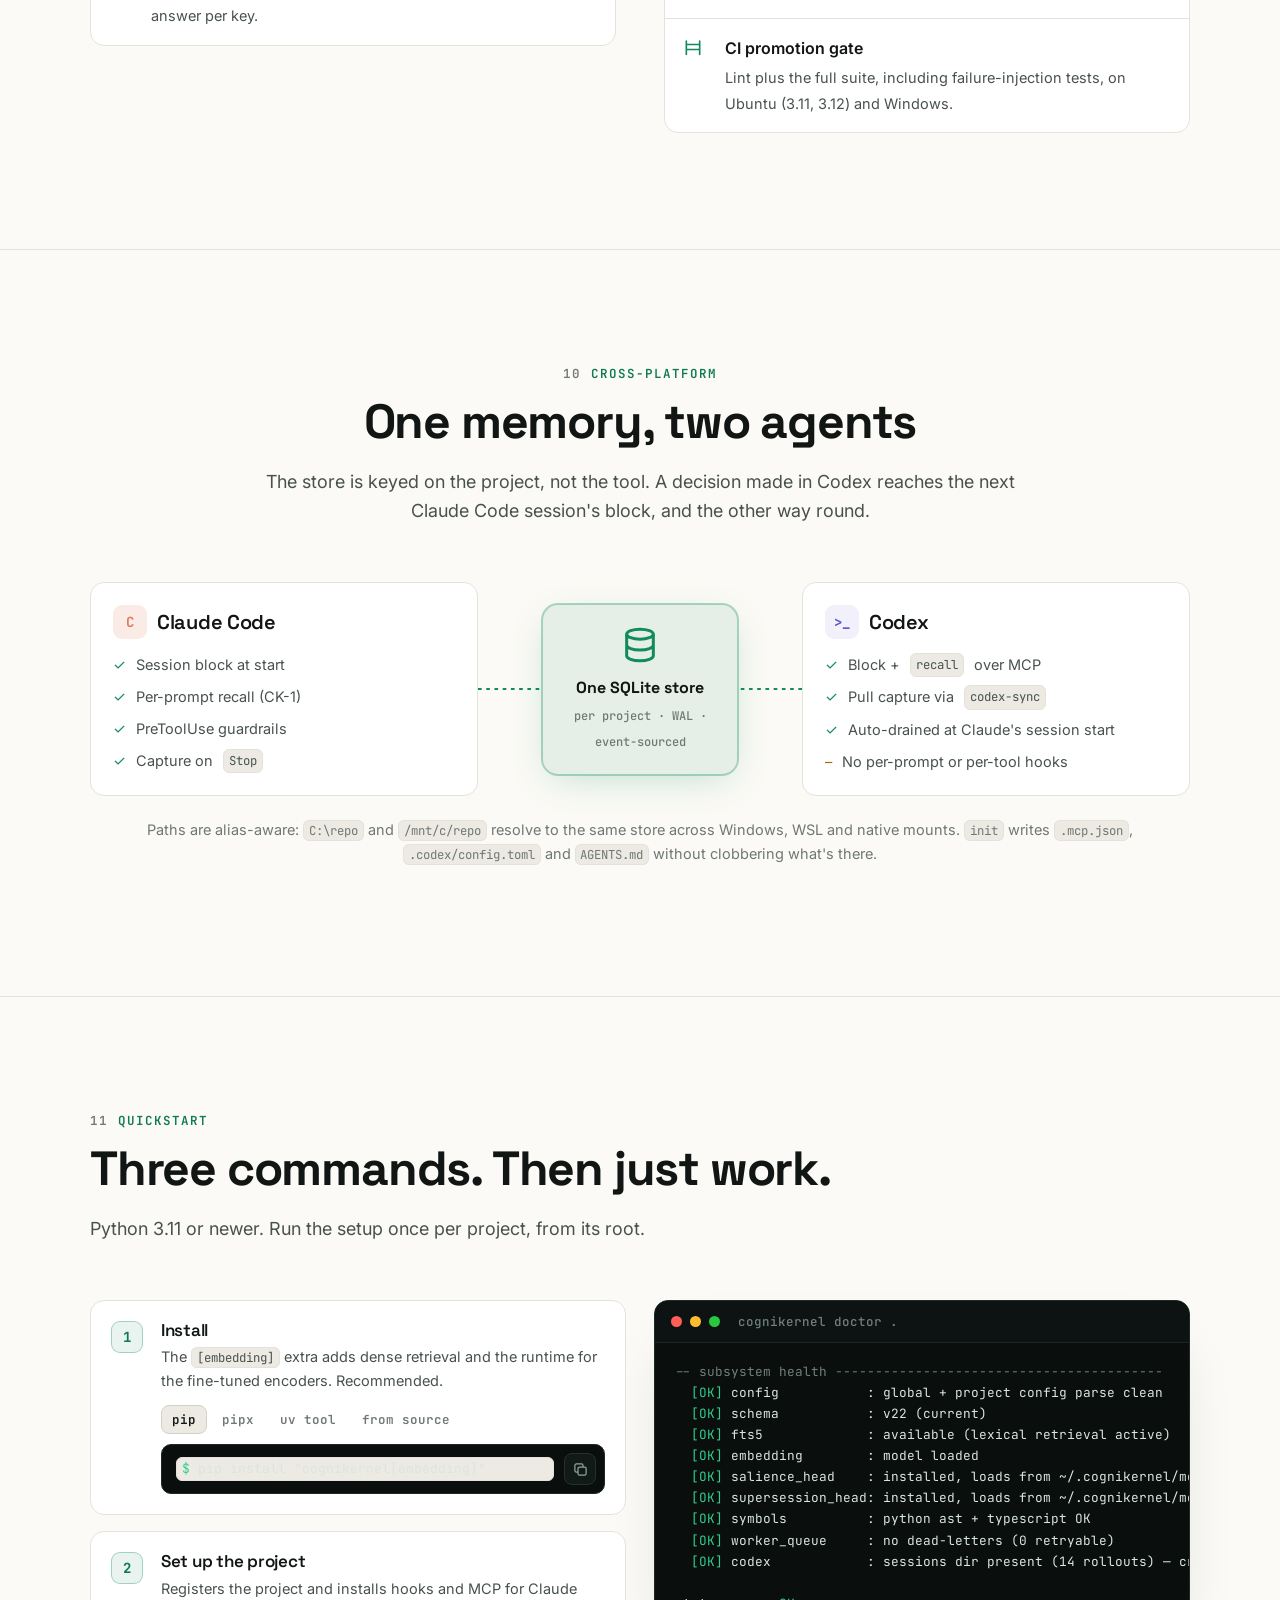
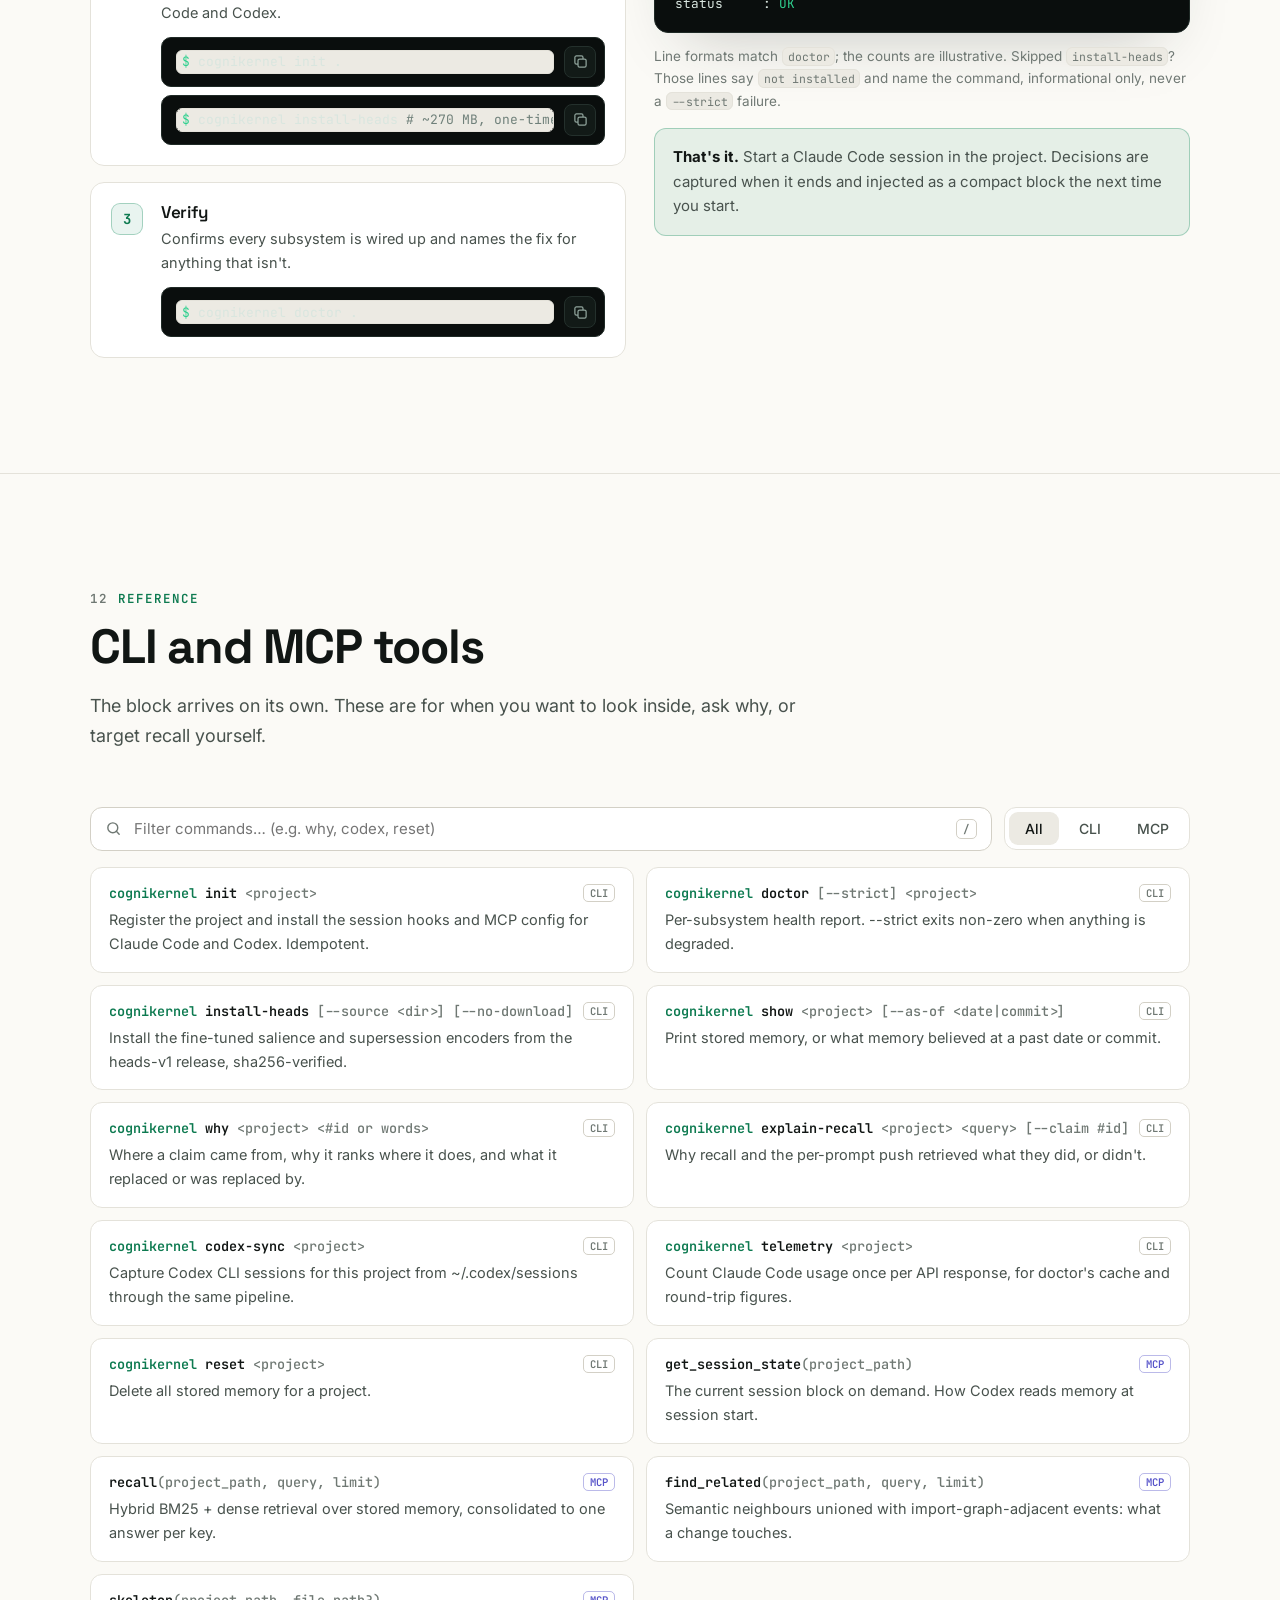
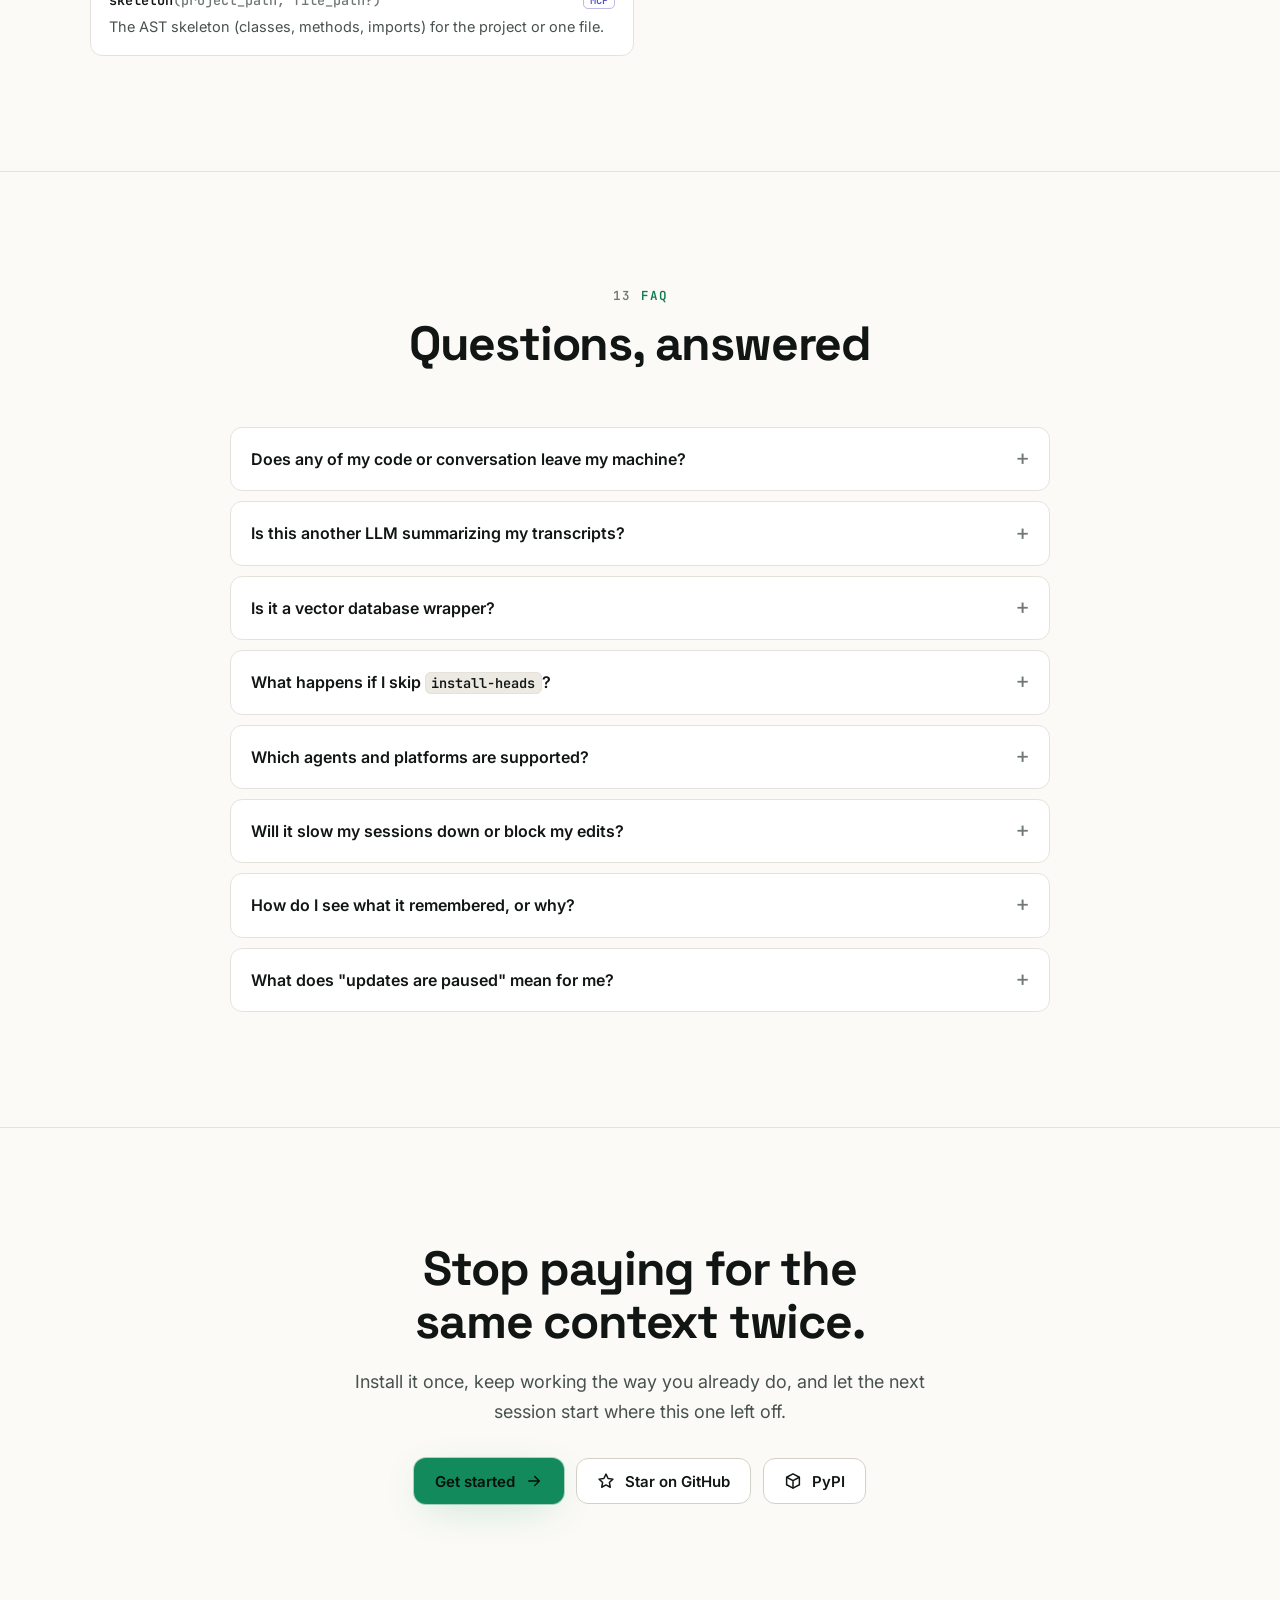
==== commit 8d4e1651: "Update paragraph text for clarity on constraints Co-authored-by: Copilot Autofix powered by AI <1757" ====
--- a/site/index.html
+++ b/site/index.html
@@ -317,7 +317,7 @@
     <div class="sec-head reveal">
       <div class="kicker"><span class="n">05</span> The injected block</div>
       <h2>What the agent sees at session start</h2>
-      <p>A compact, budgeted Markdown block. Constraints are never dropped to make room, and ordering is deterministic so the prompt cache keeps hitting. Hover a note to find its section.</p>
+      <p>A compact, budgeted Markdown block. Hard constraints receive priority over lower-value content, and ordering is deterministic so the prompt cache keeps hitting. Hover a note to find its section.</p>
     </div>
 
     <div class="block-wrap">
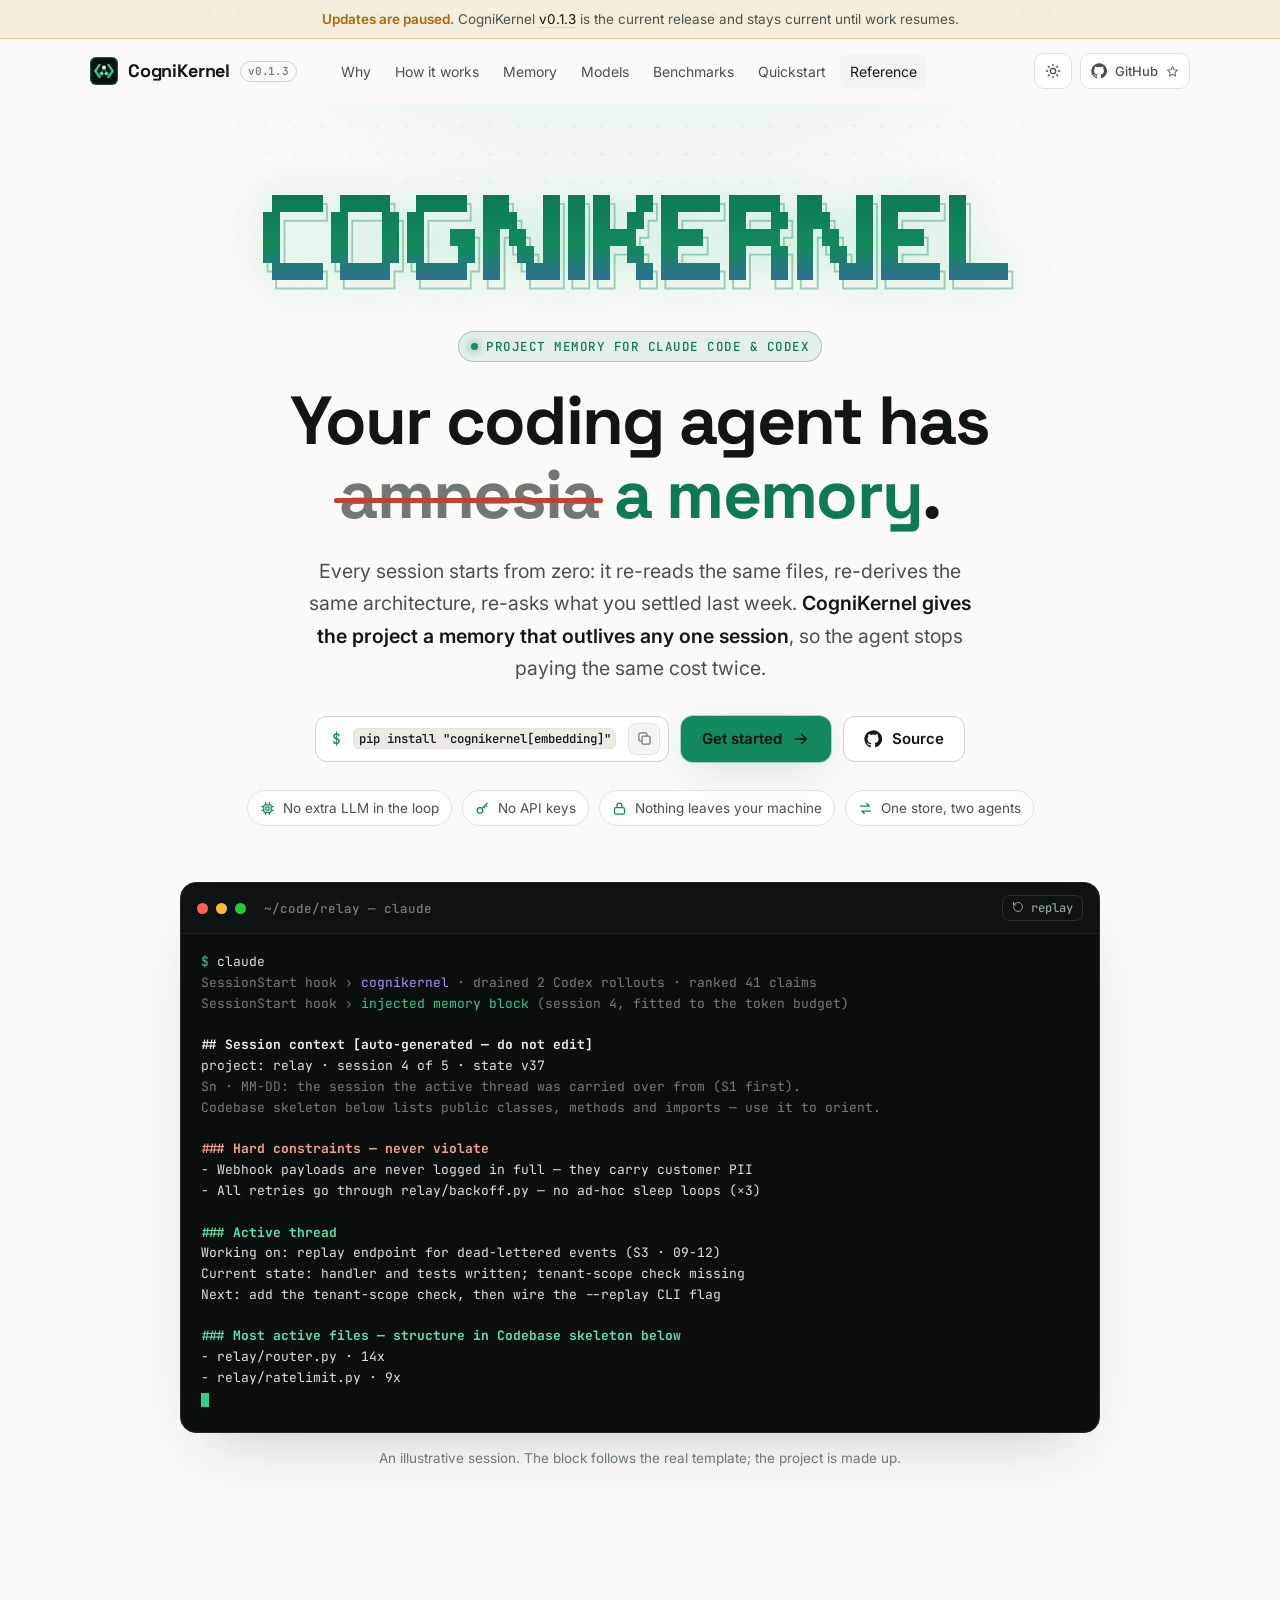
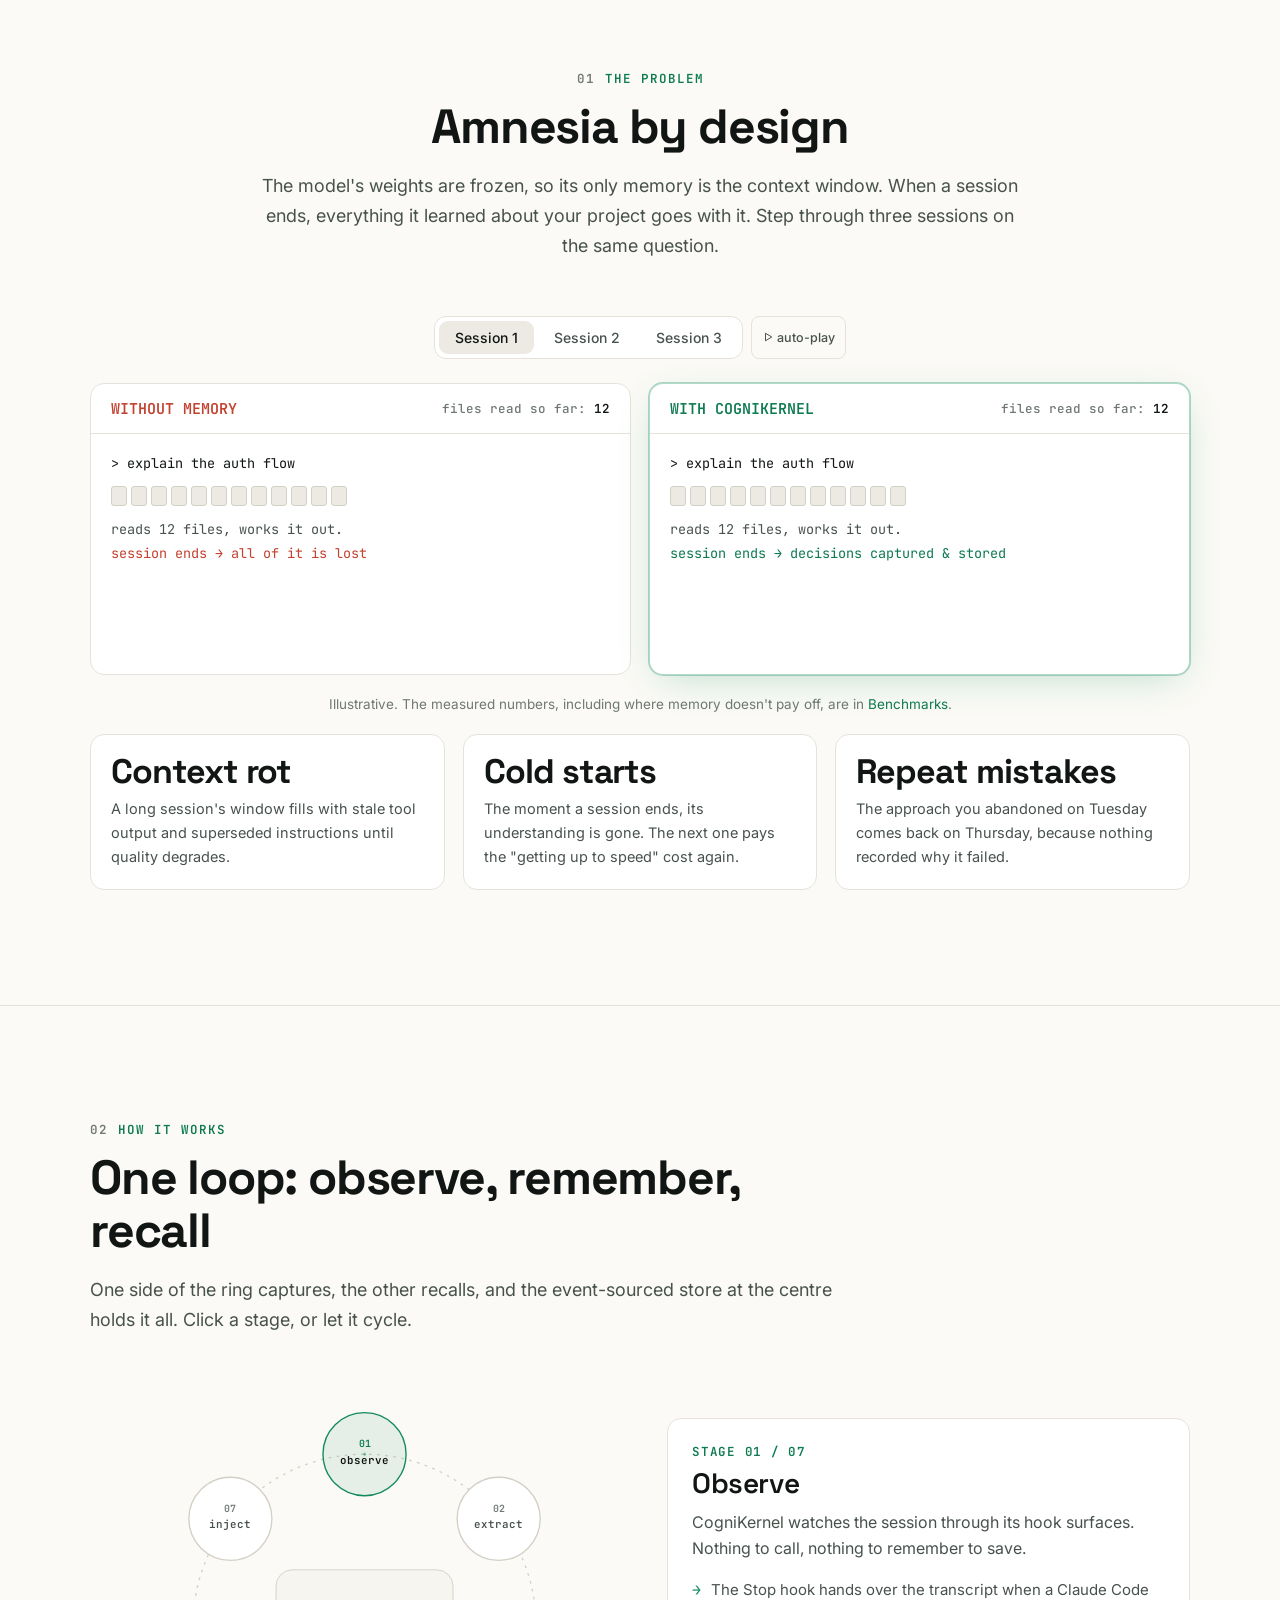
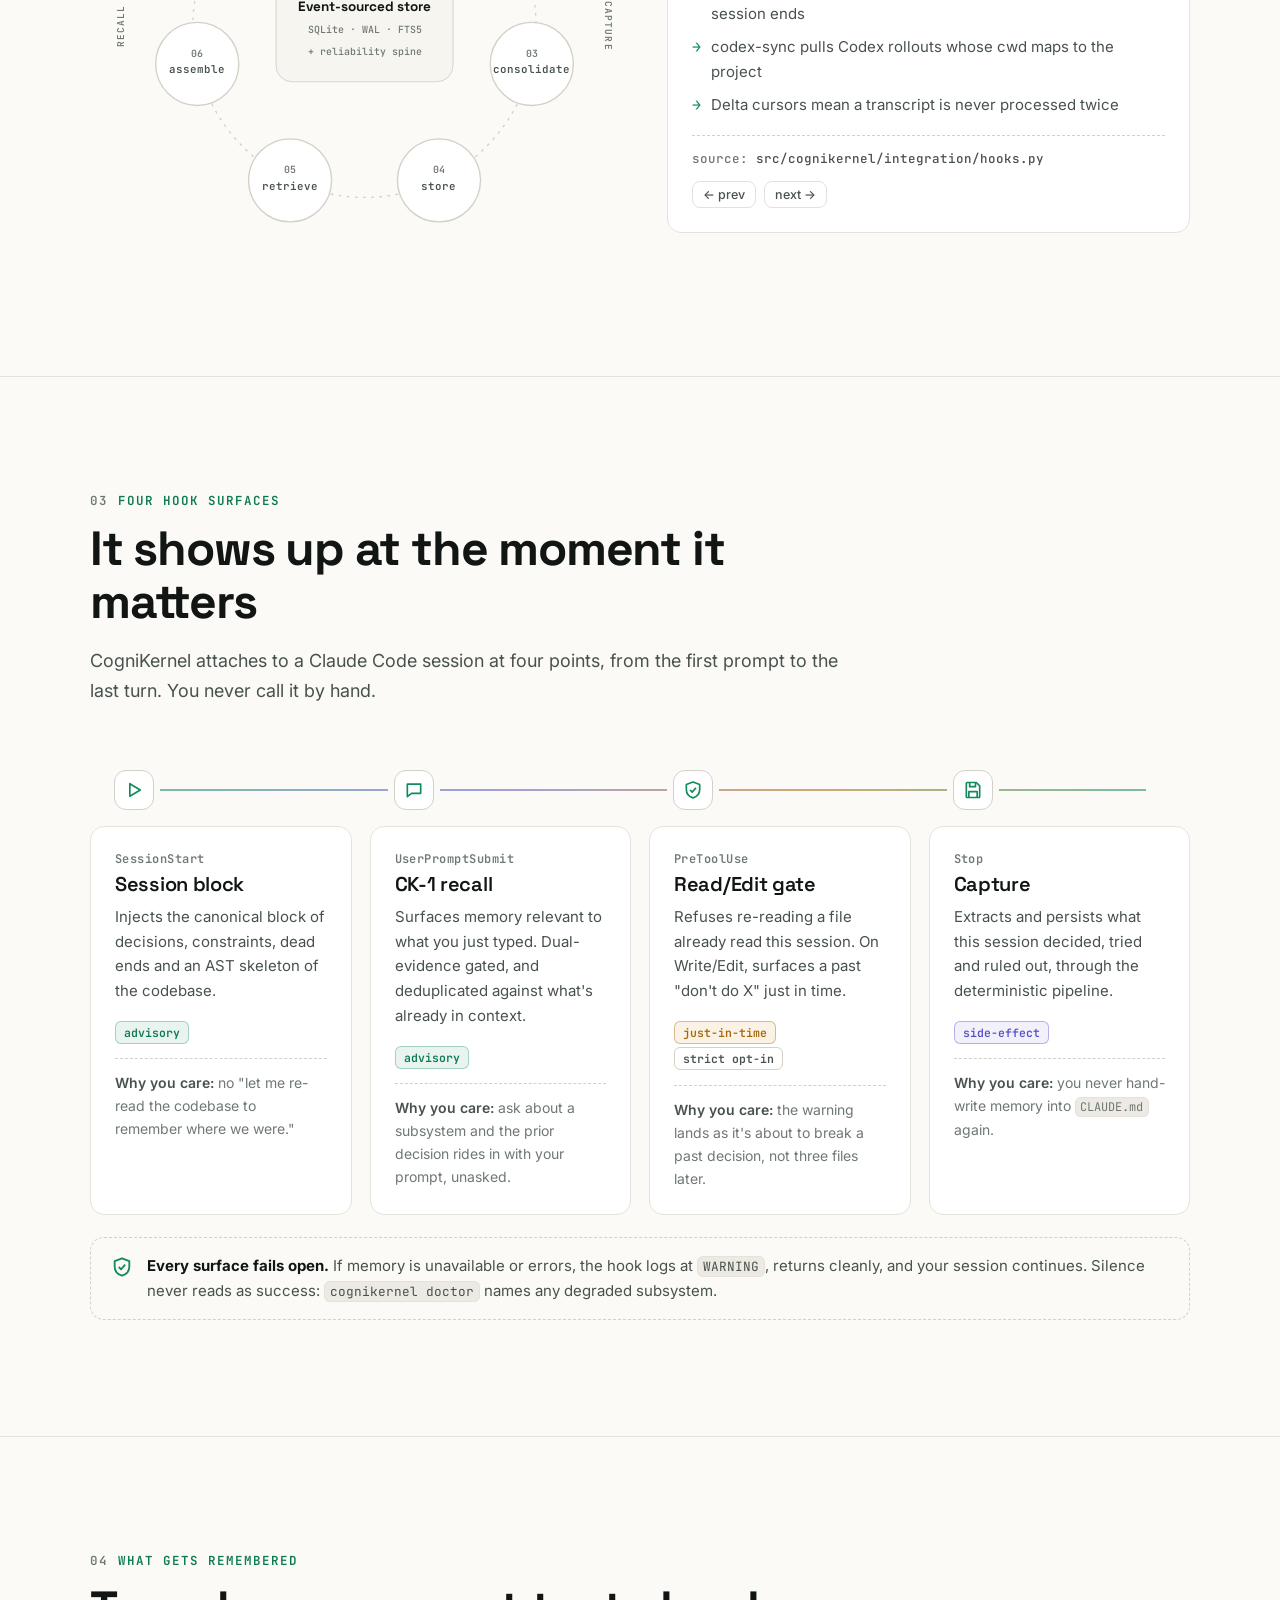
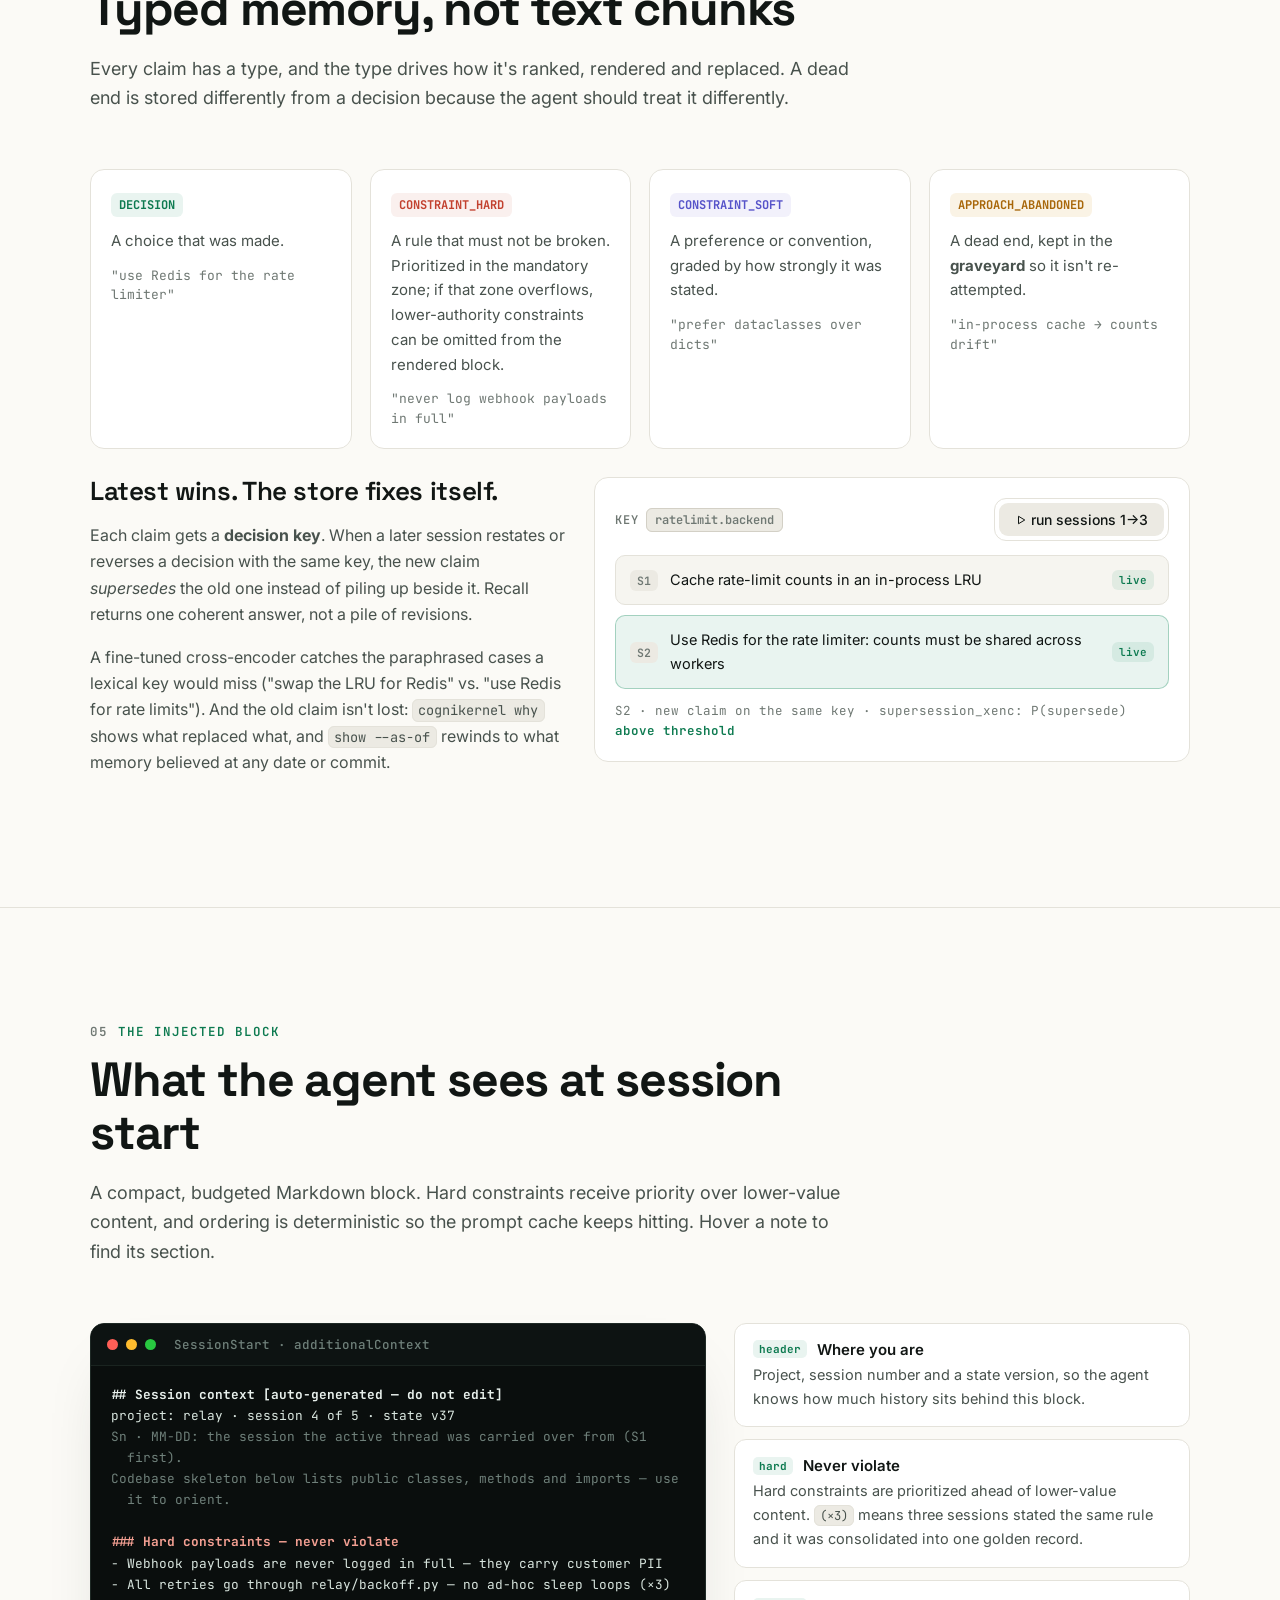
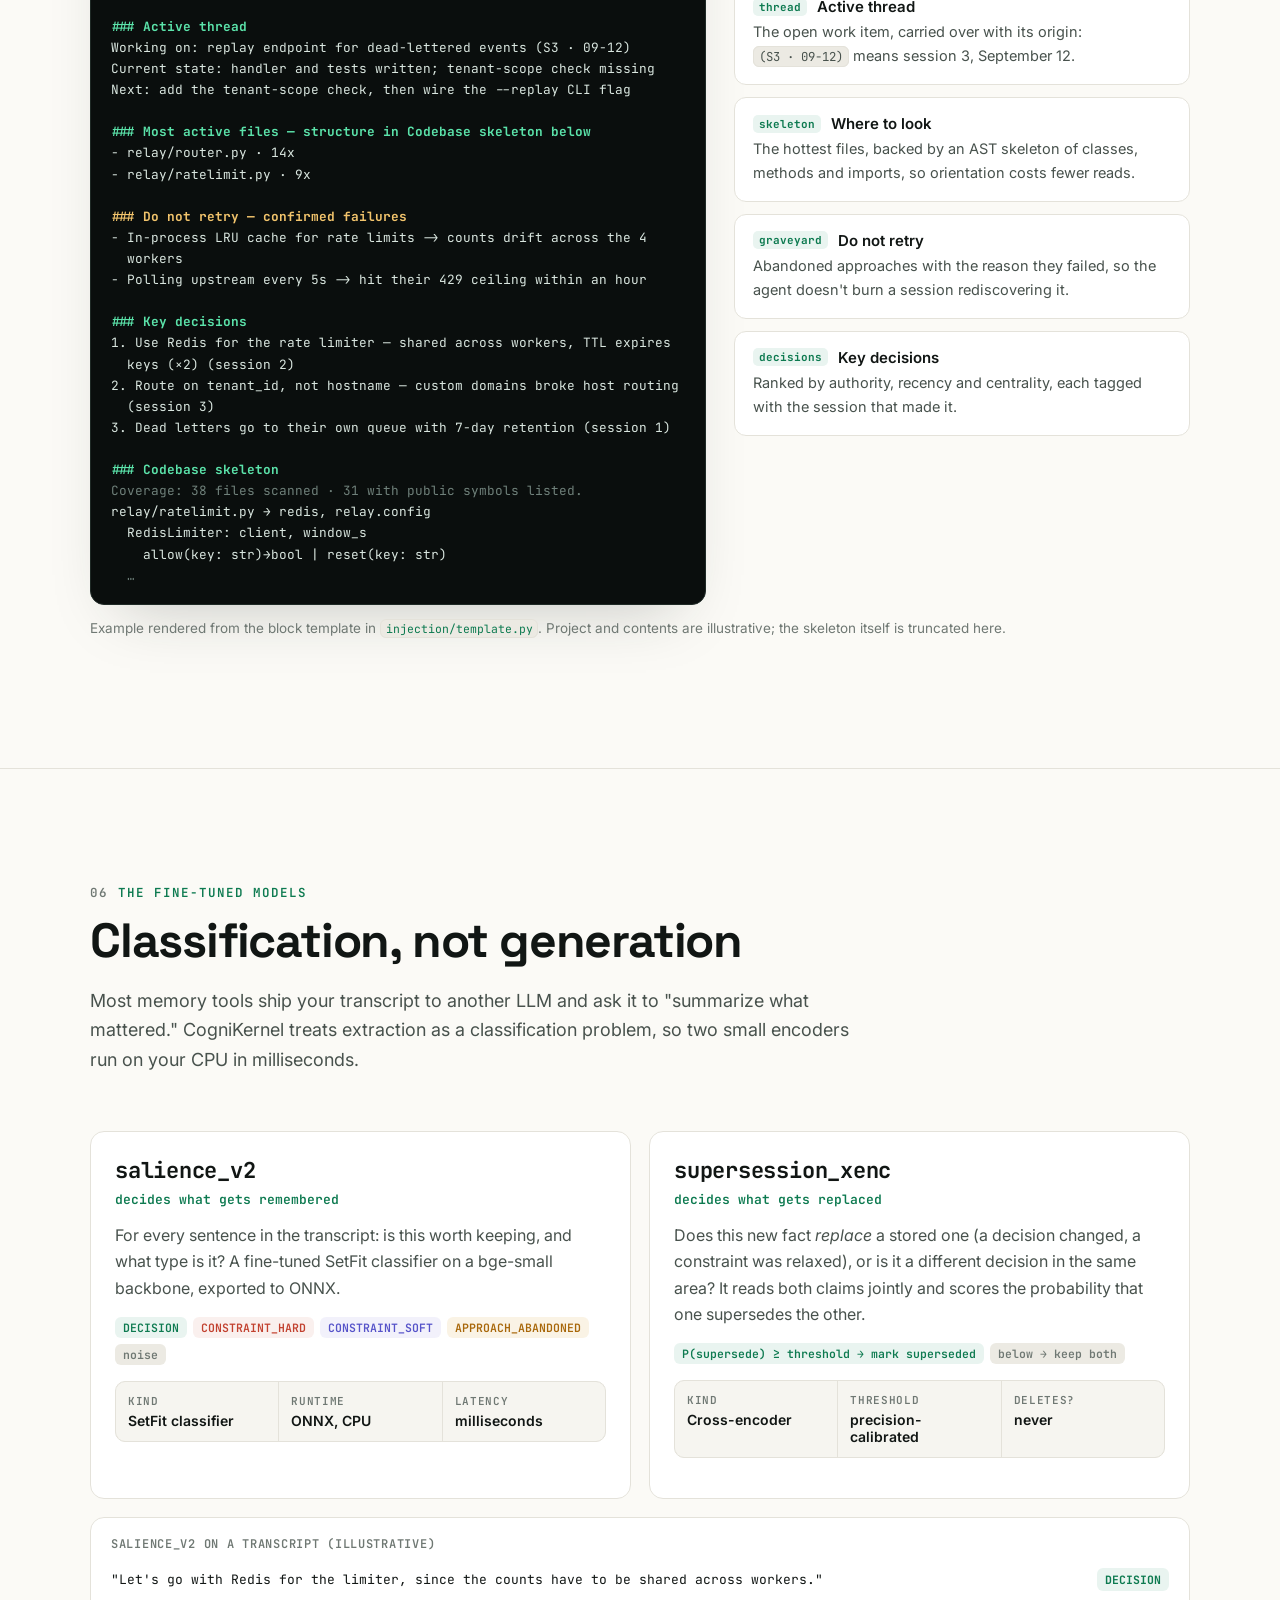
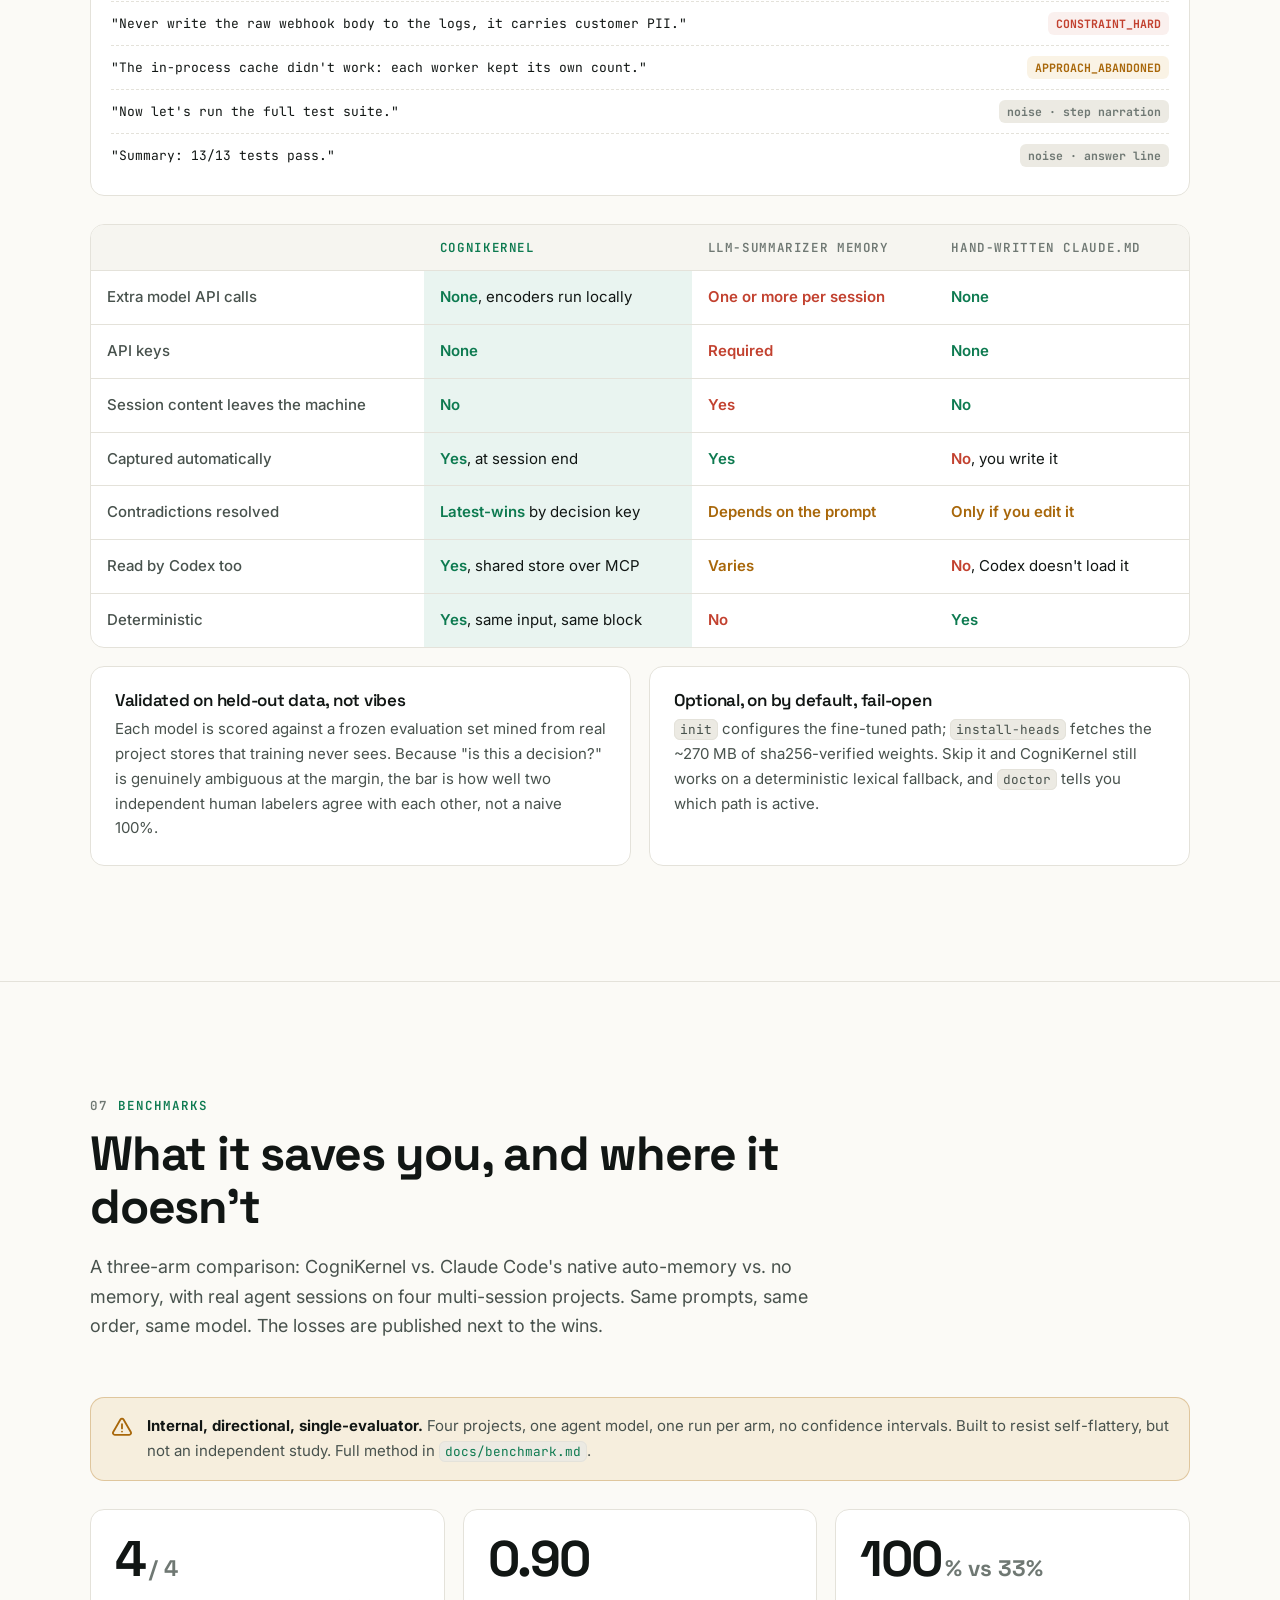
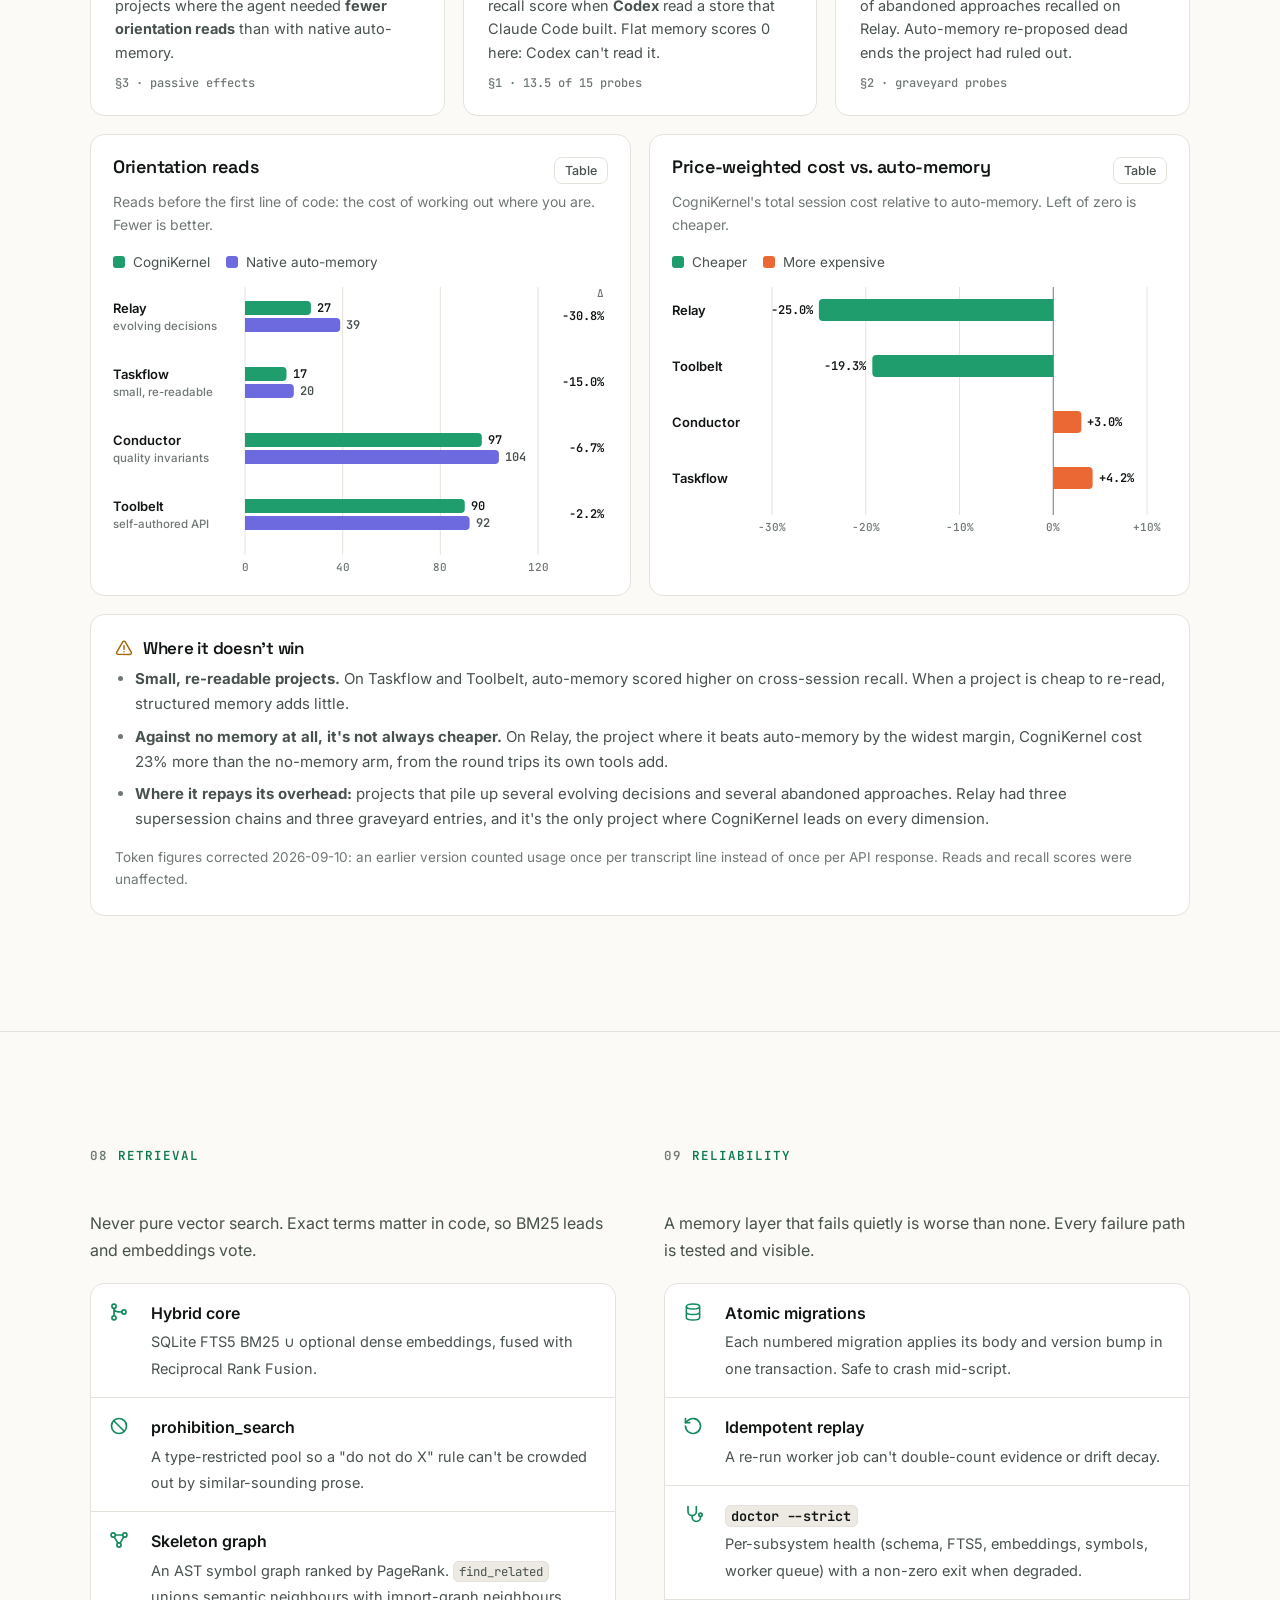
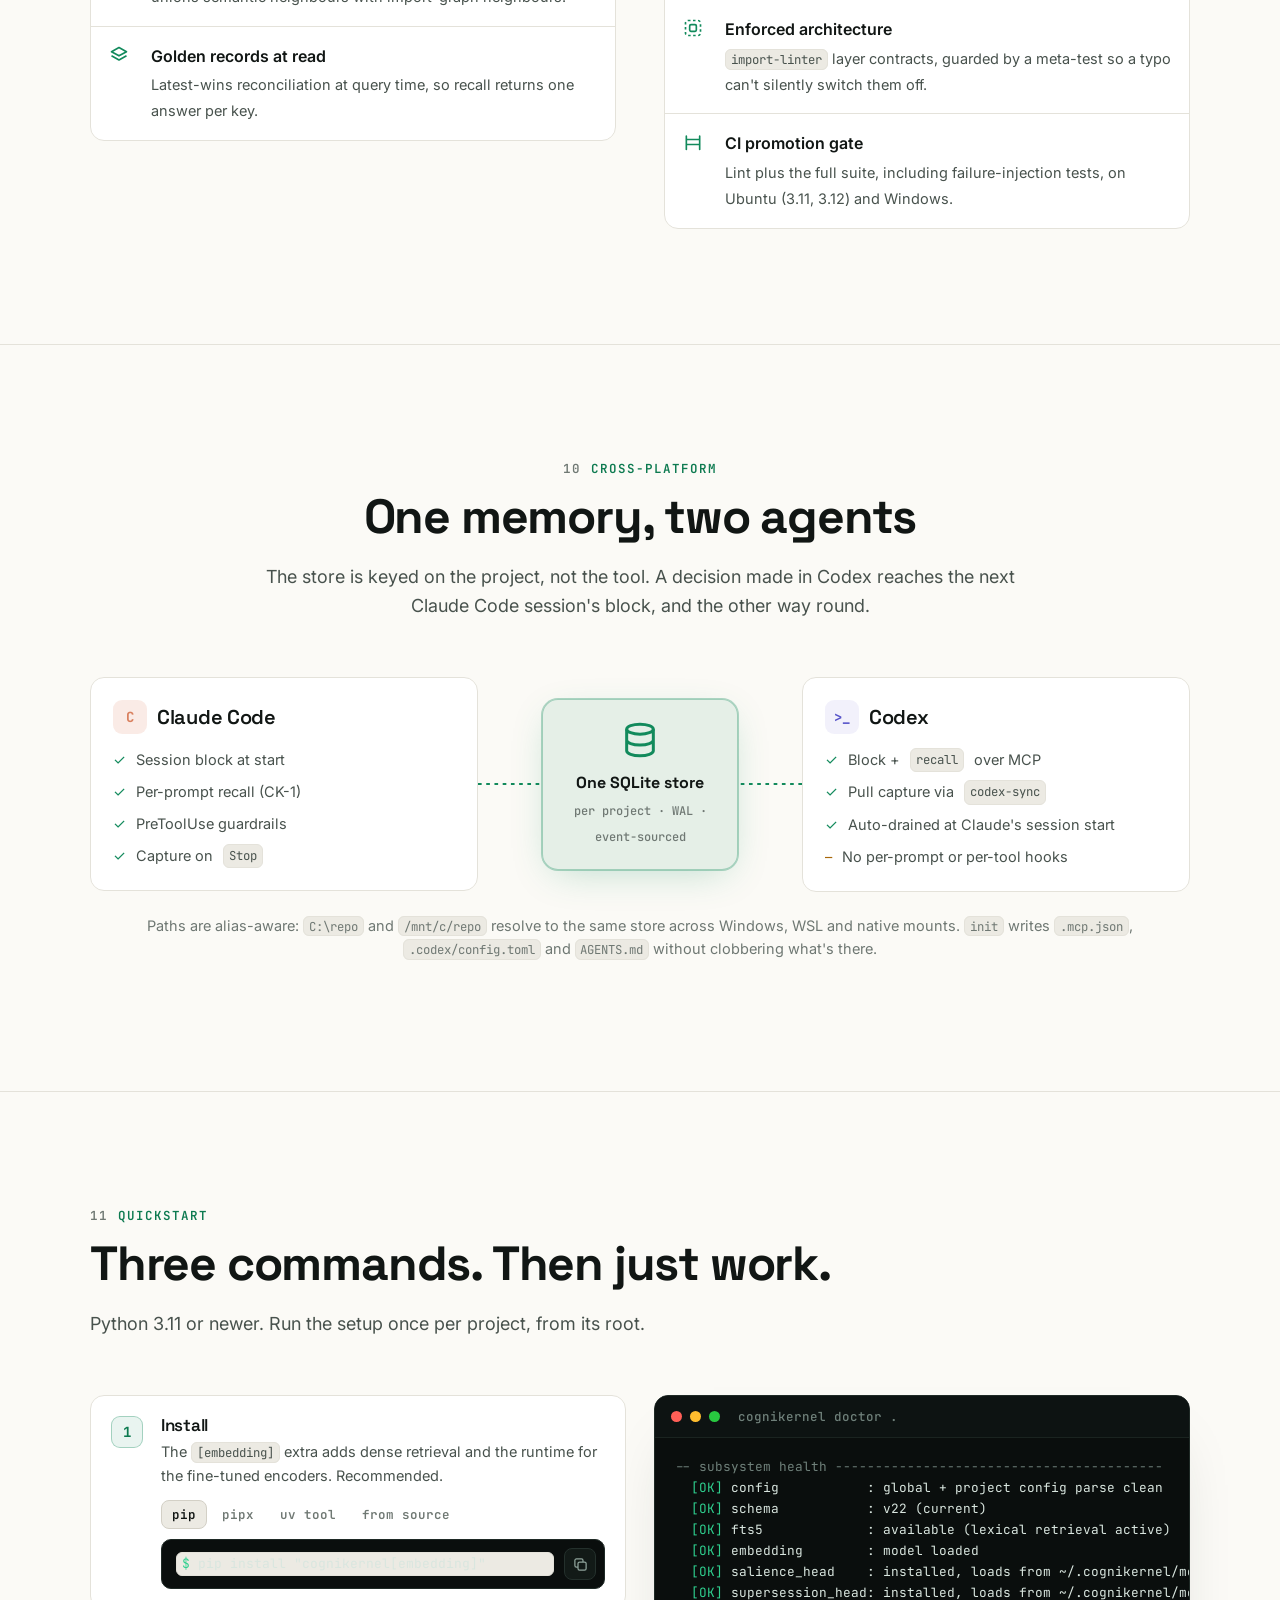
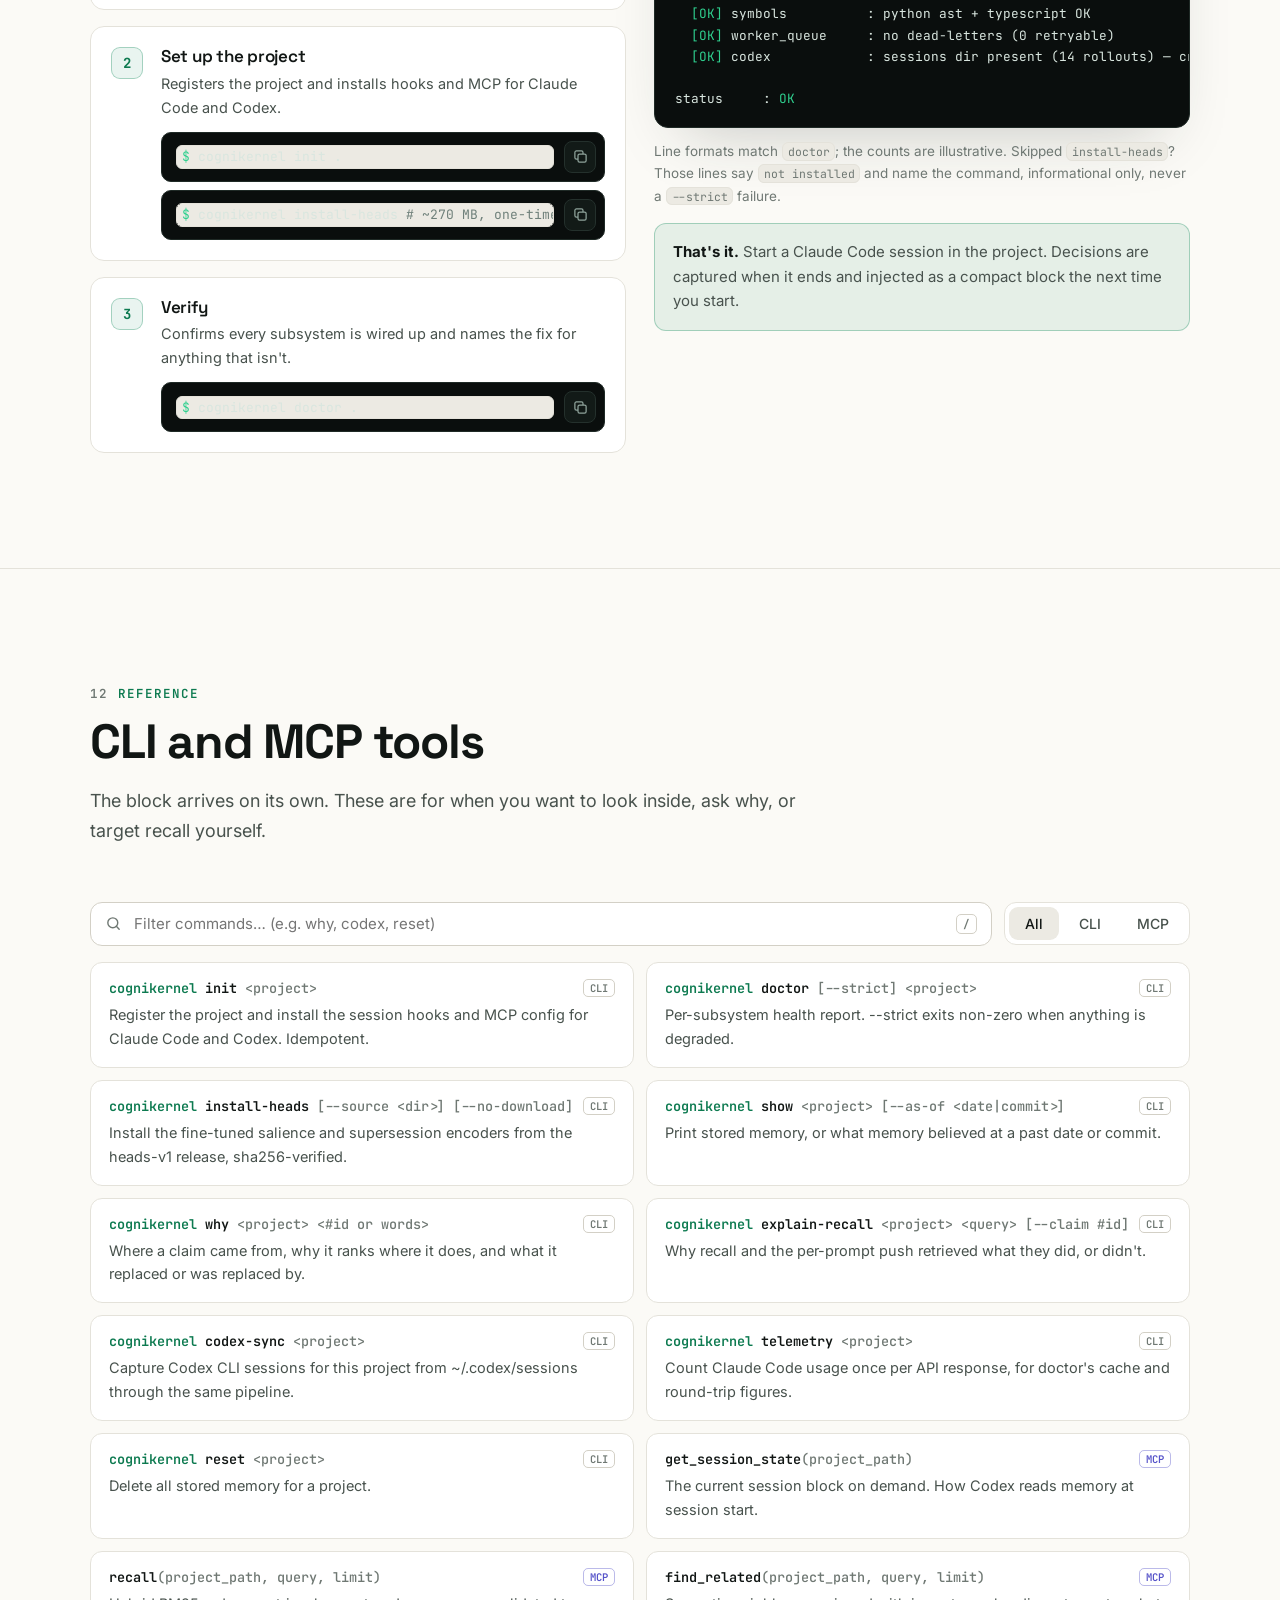
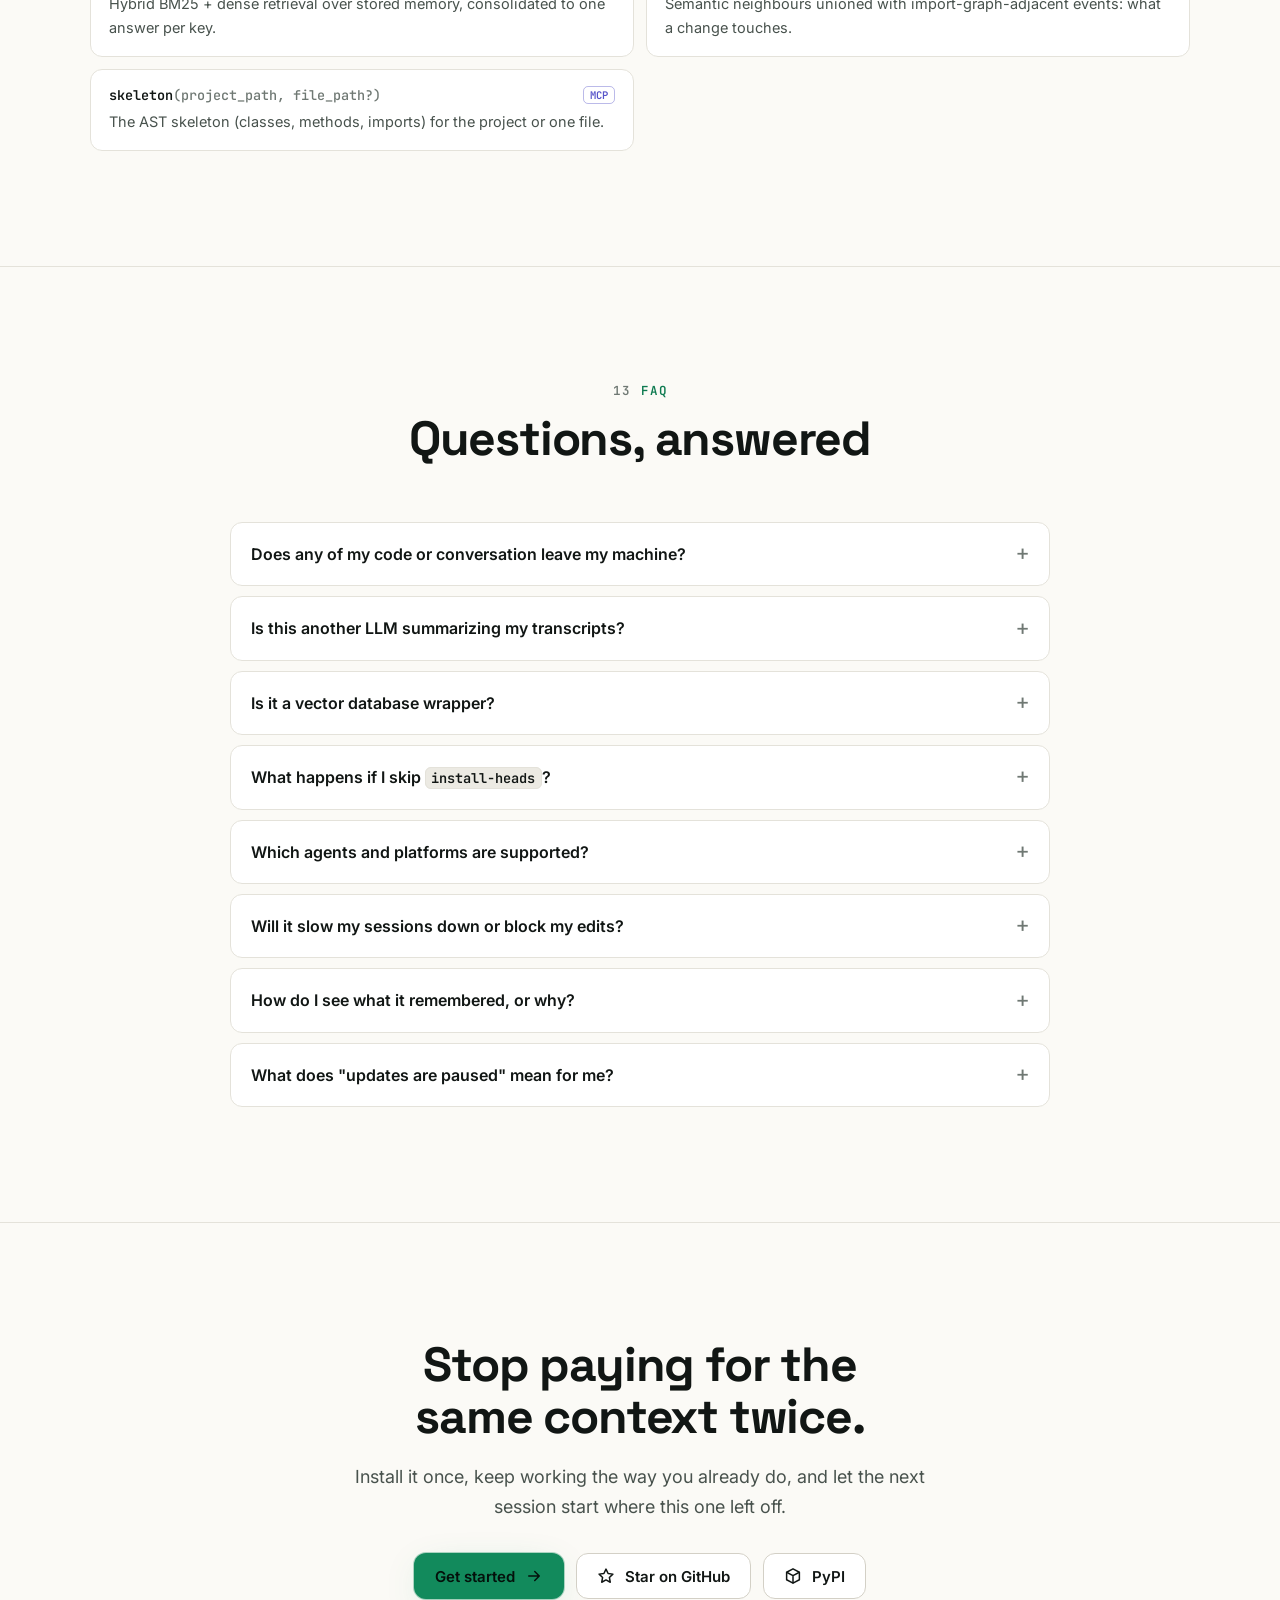
==== commit 2d660287: "Revise CONSTRAINT_HARD description in index.html Updated the description of the CONSTRAINT_HARD card" ====
--- a/site/index.html
+++ b/site/index.html
@@ -286,7 +286,7 @@
 
     <div class="grid g4 types">
       <div class="card reveal"><span class="type-tag t-dec">DECISION</span><p>A choice that was made.</p><div class="ex">"use Redis for the rate limiter"</div></div>
-      <div class="card reveal"><span class="type-tag t-hard">CONSTRAINT_HARD</span><p>A rule that must not be broken. Always kept when the block is trimmed to fit.</p><div class="ex">"never log webhook payloads in full"</div></div>
+      <div class="card reveal"><span class="type-tag t-hard">CONSTRAINT_HARD</span><p>A rule that must not be broken. Prioritized in the mandatory zone; if that zone overflows, lower-authority constraints can be omitted from the rendered block.</p><div class="ex">"never log webhook payloads in full"</div></div>
       <div class="card reveal"><span class="type-tag t-soft">CONSTRAINT_SOFT</span><p>A preference or convention, graded by how strongly it was stated.</p><div class="ex">"prefer dataclasses over dicts"</div></div>
       <div class="card reveal"><span class="type-tag t-dead">APPROACH_ABANDONED</span><p>A dead end, kept in the <b>graveyard</b> so it isn't re-attempted.</p><div class="ex">"in-process cache → counts drift"</div></div>
     </div>
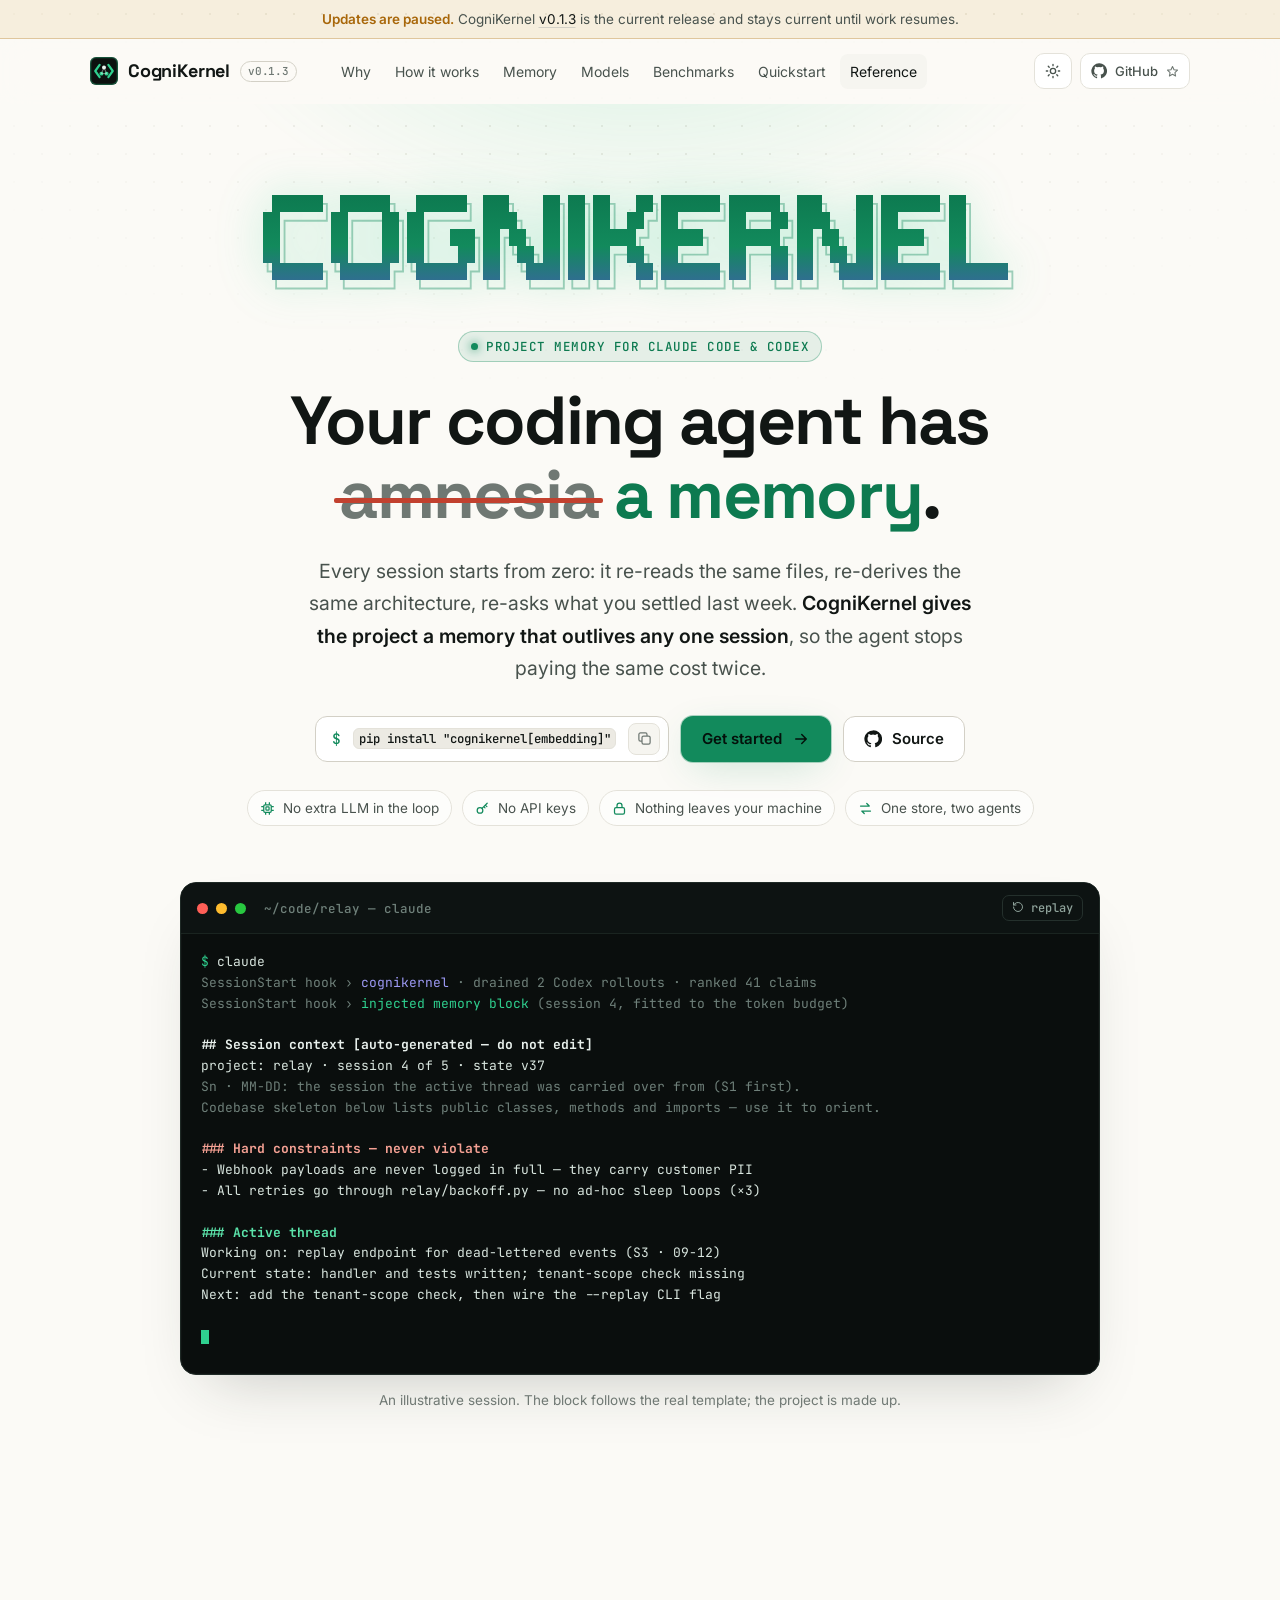
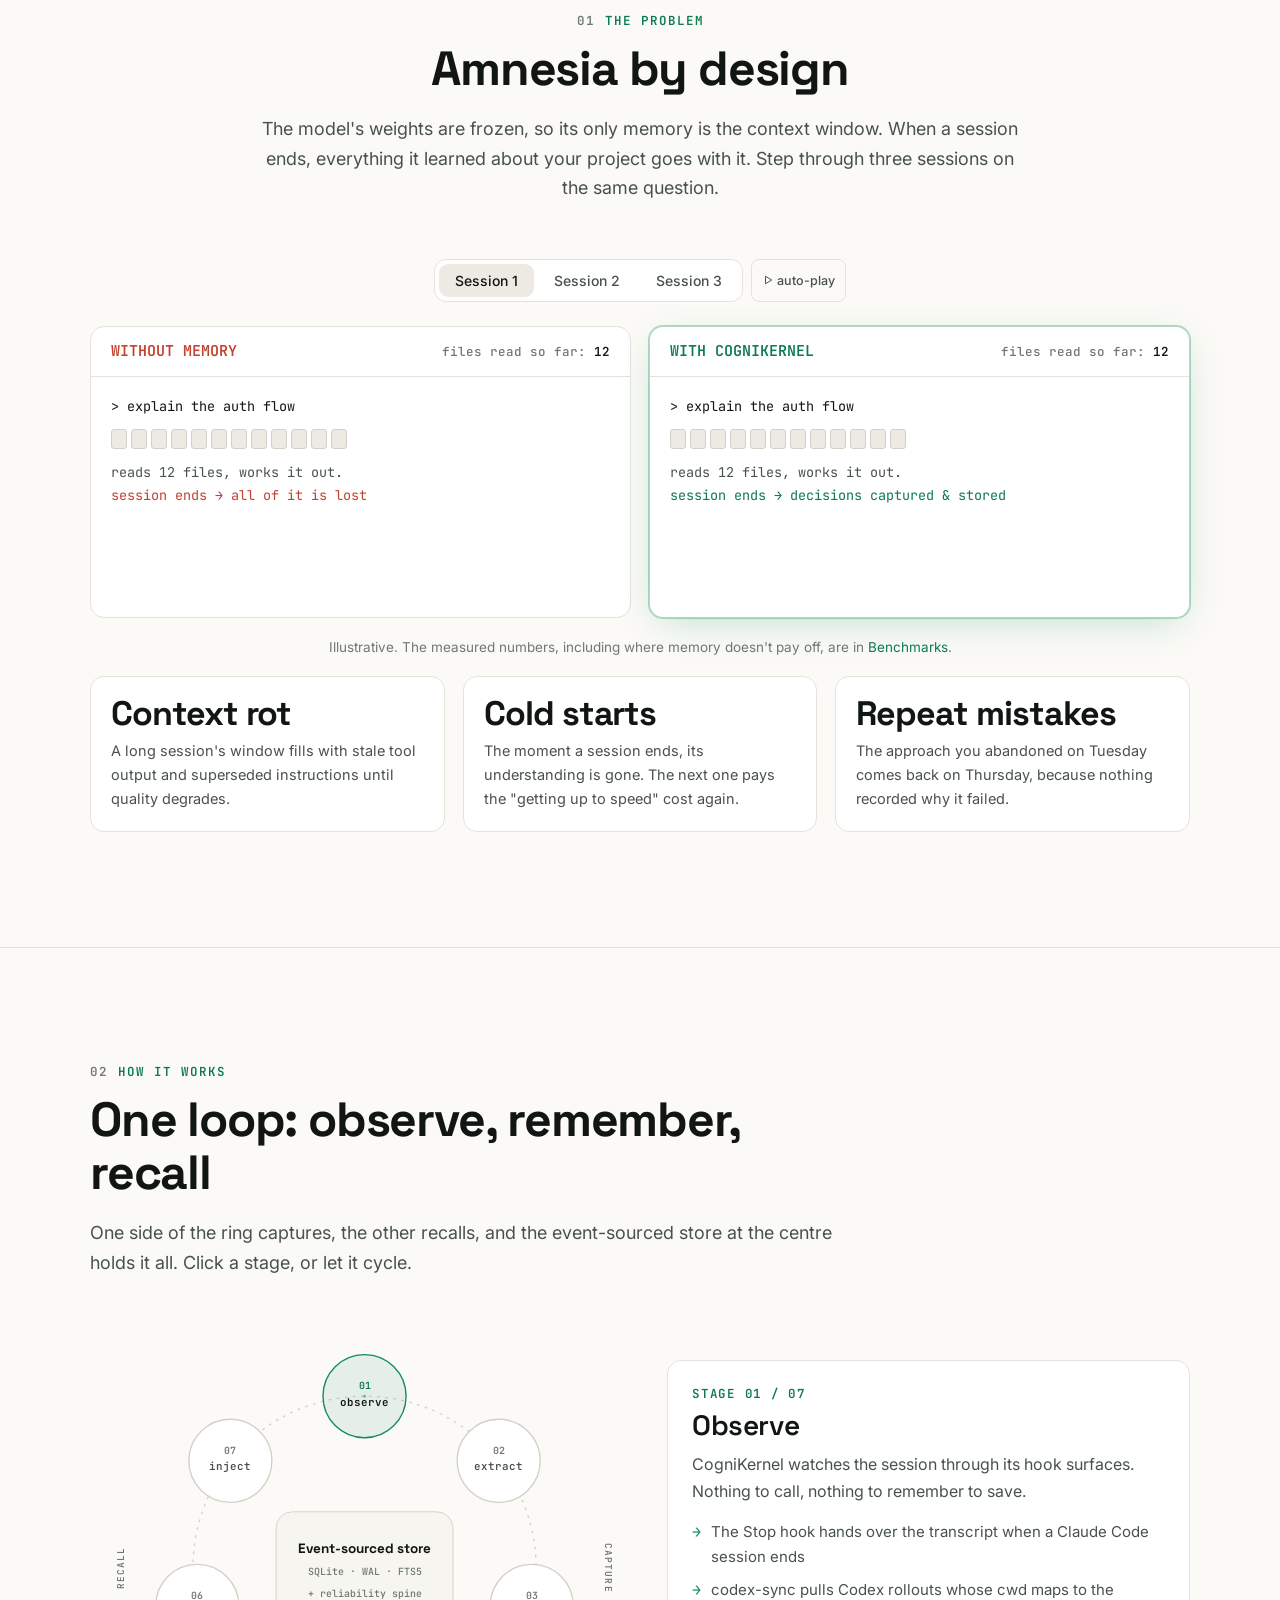
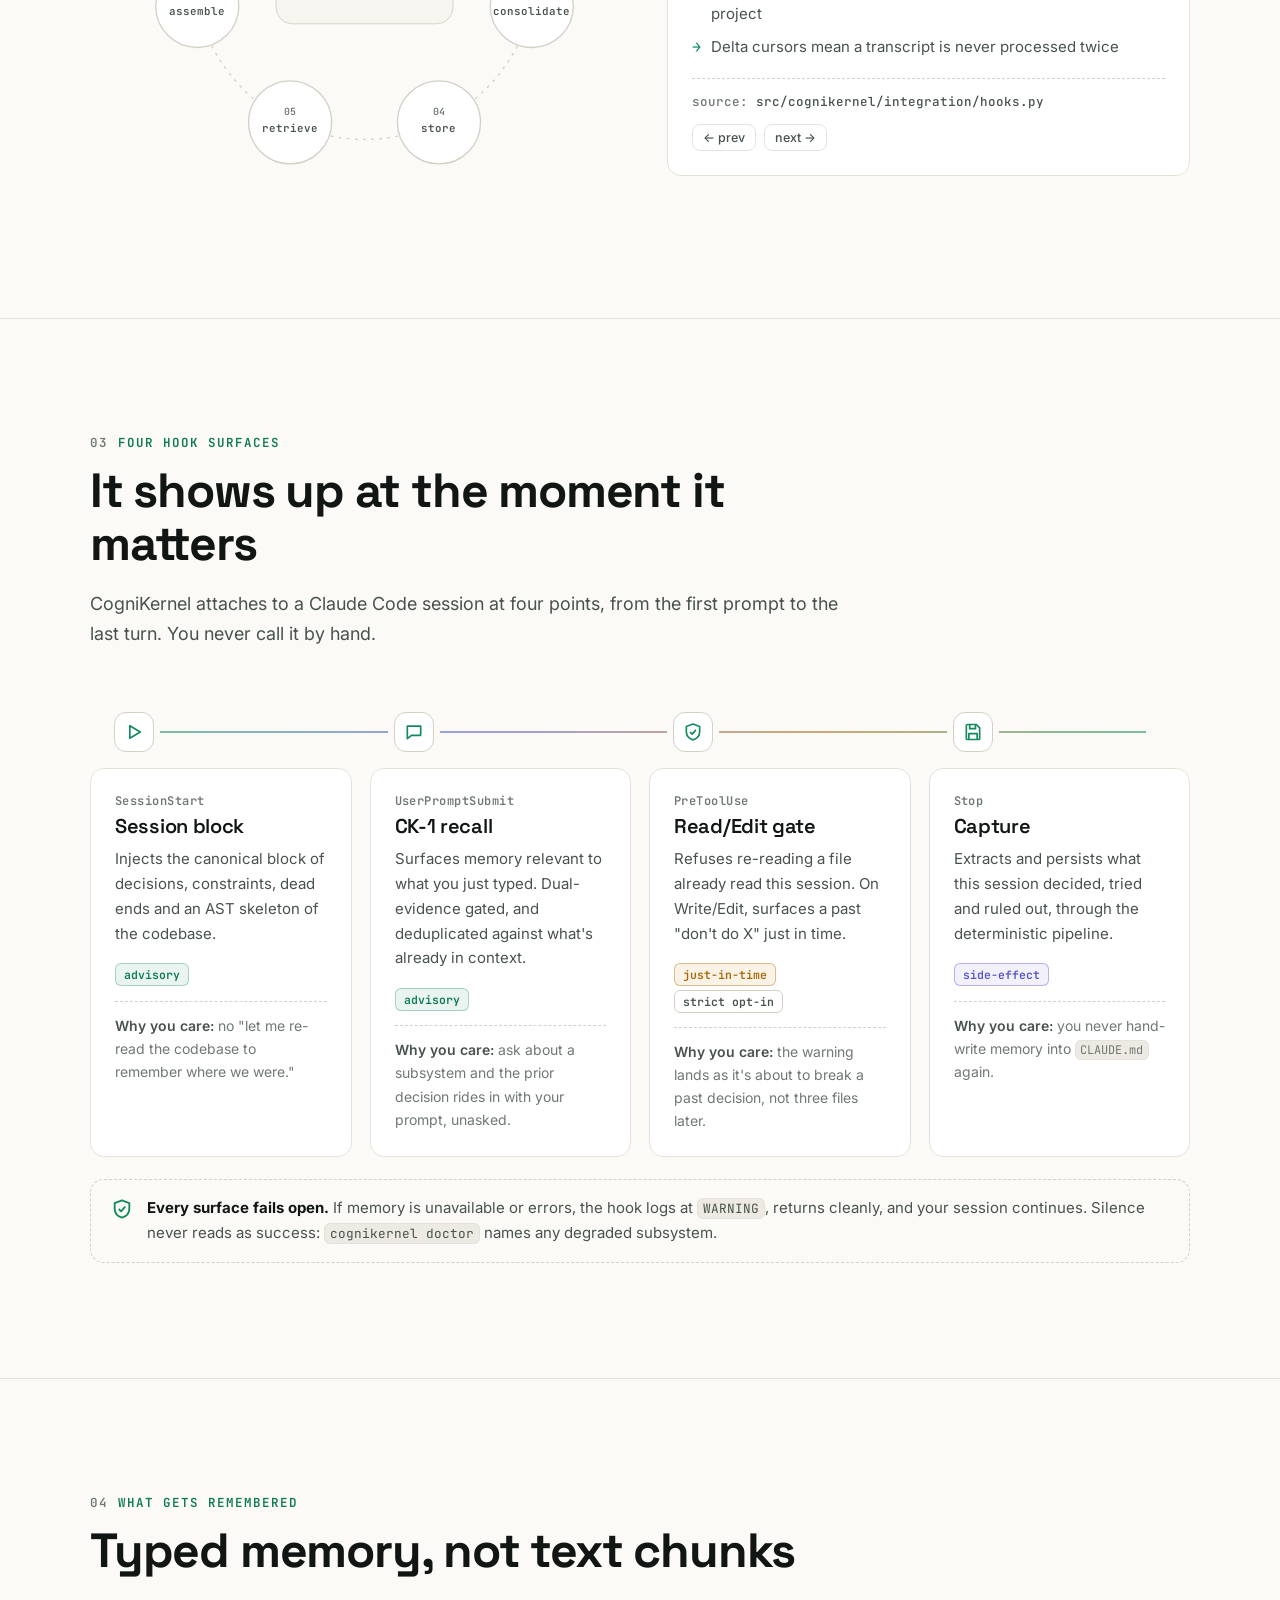
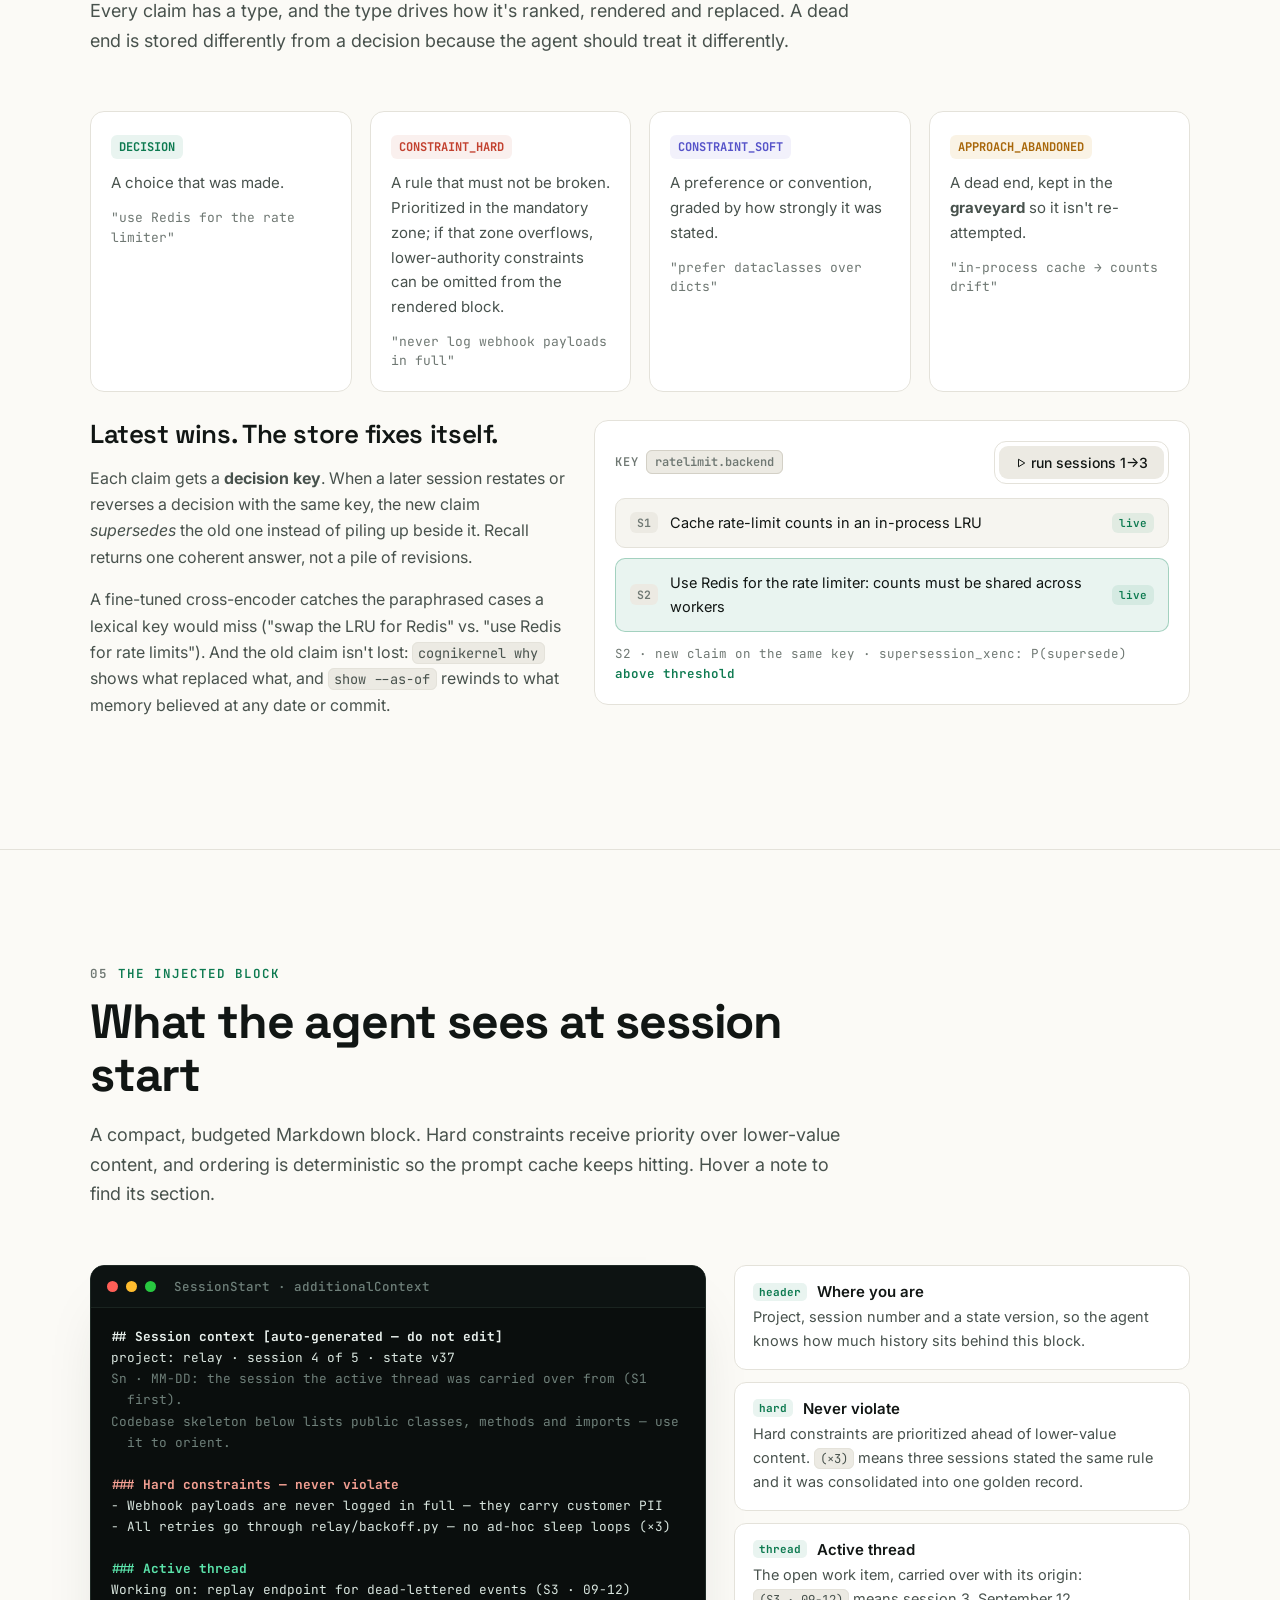
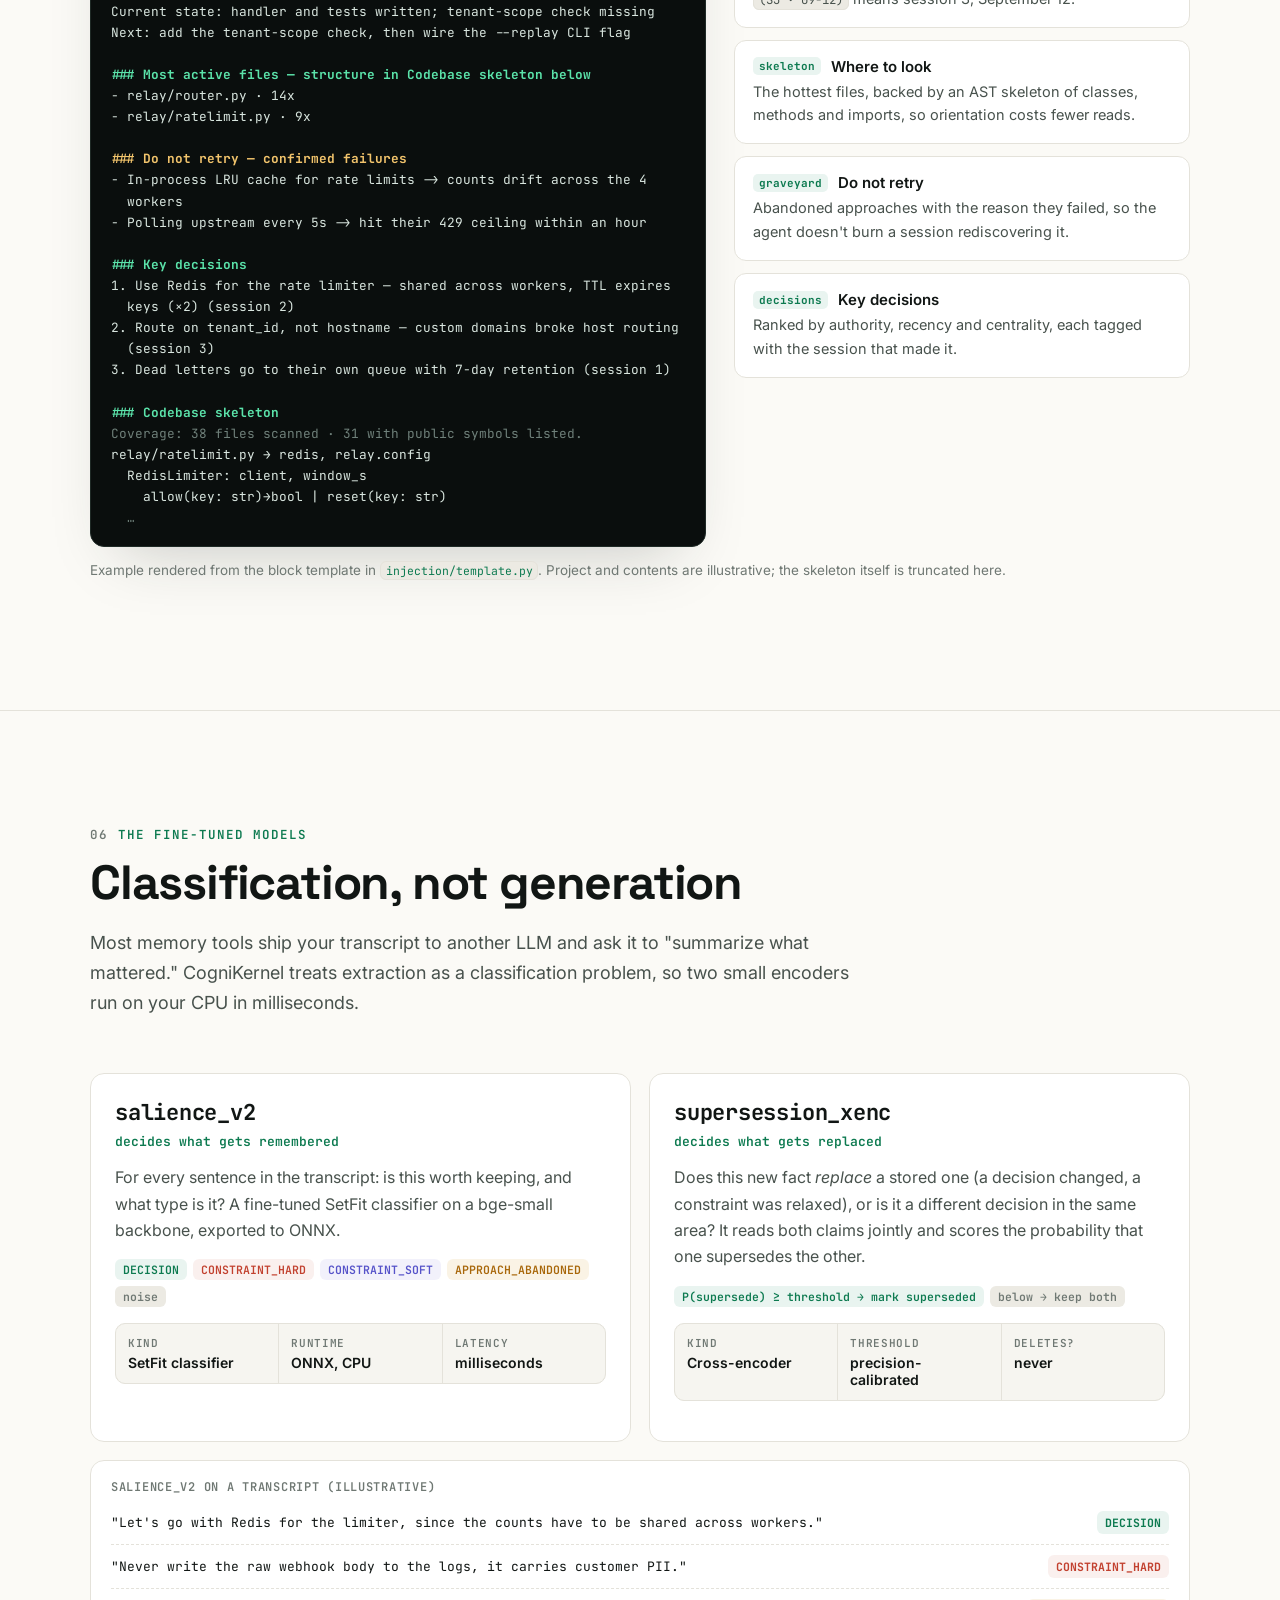
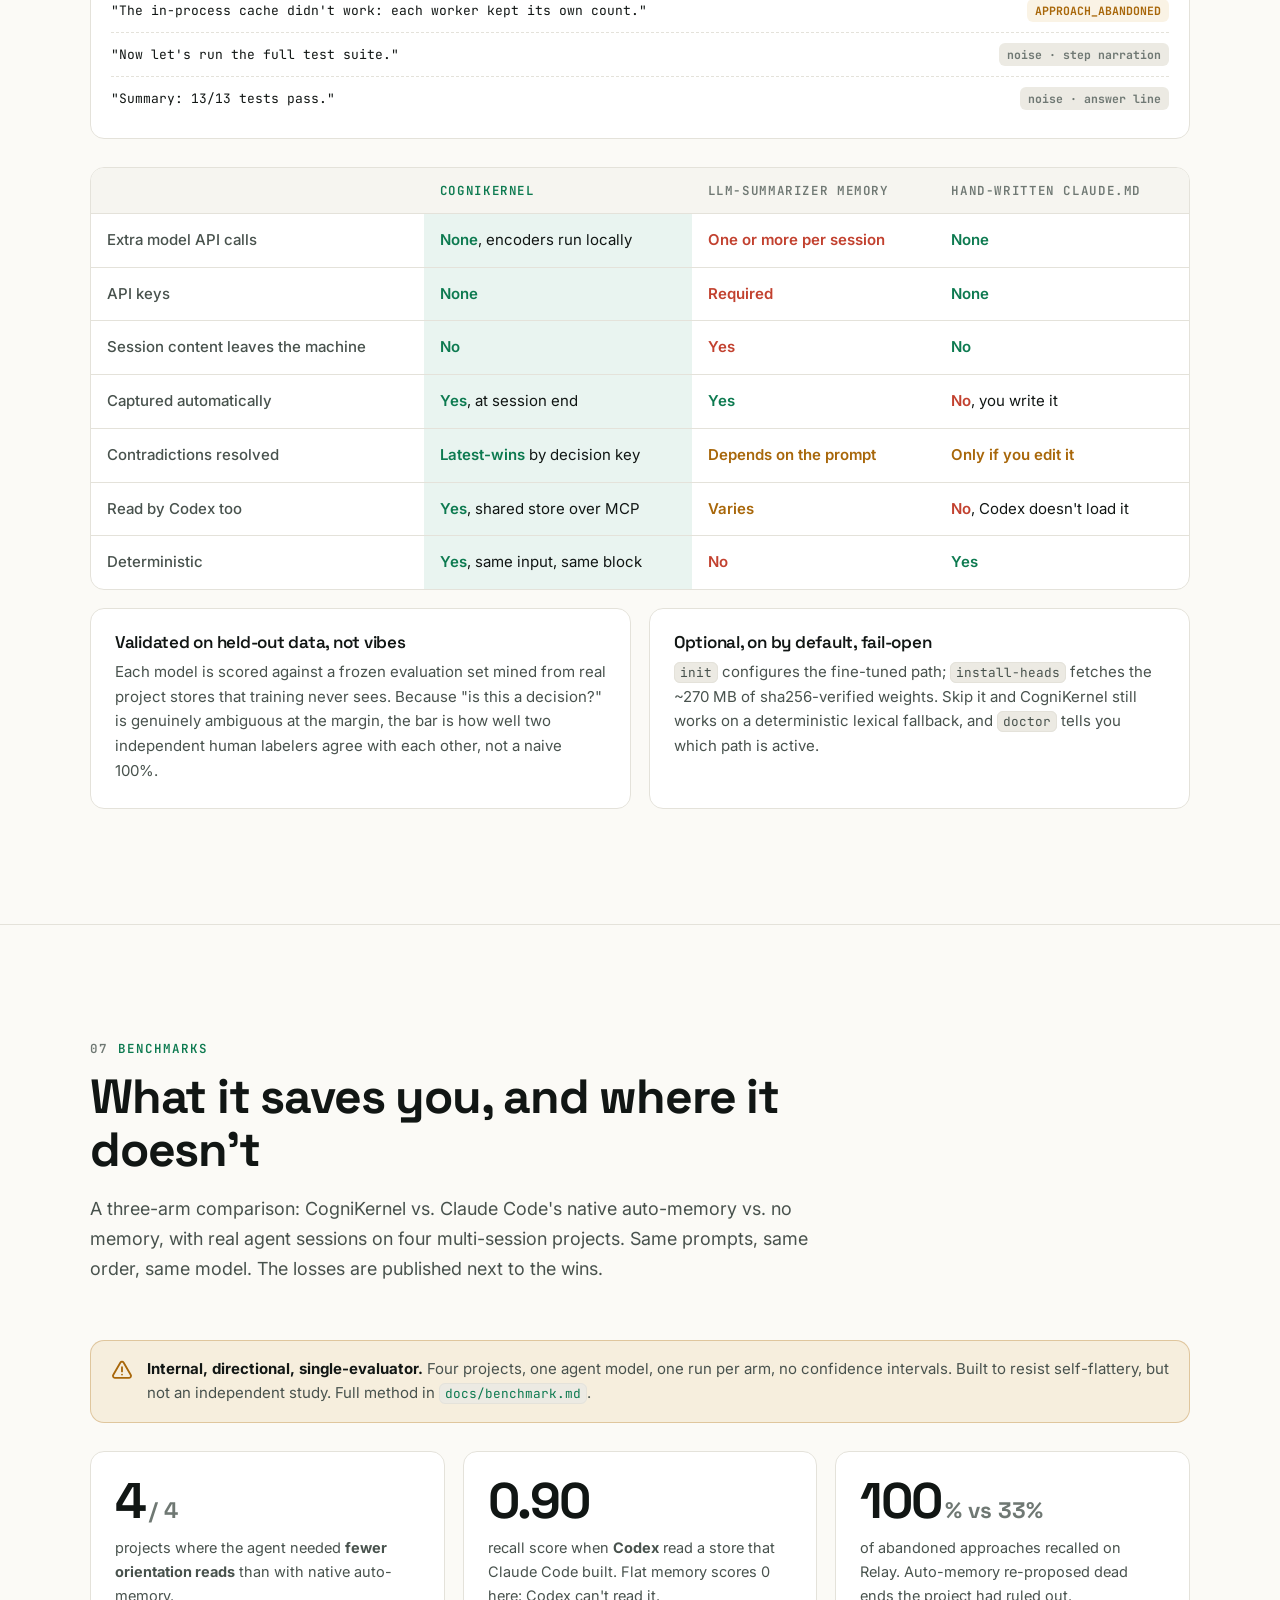
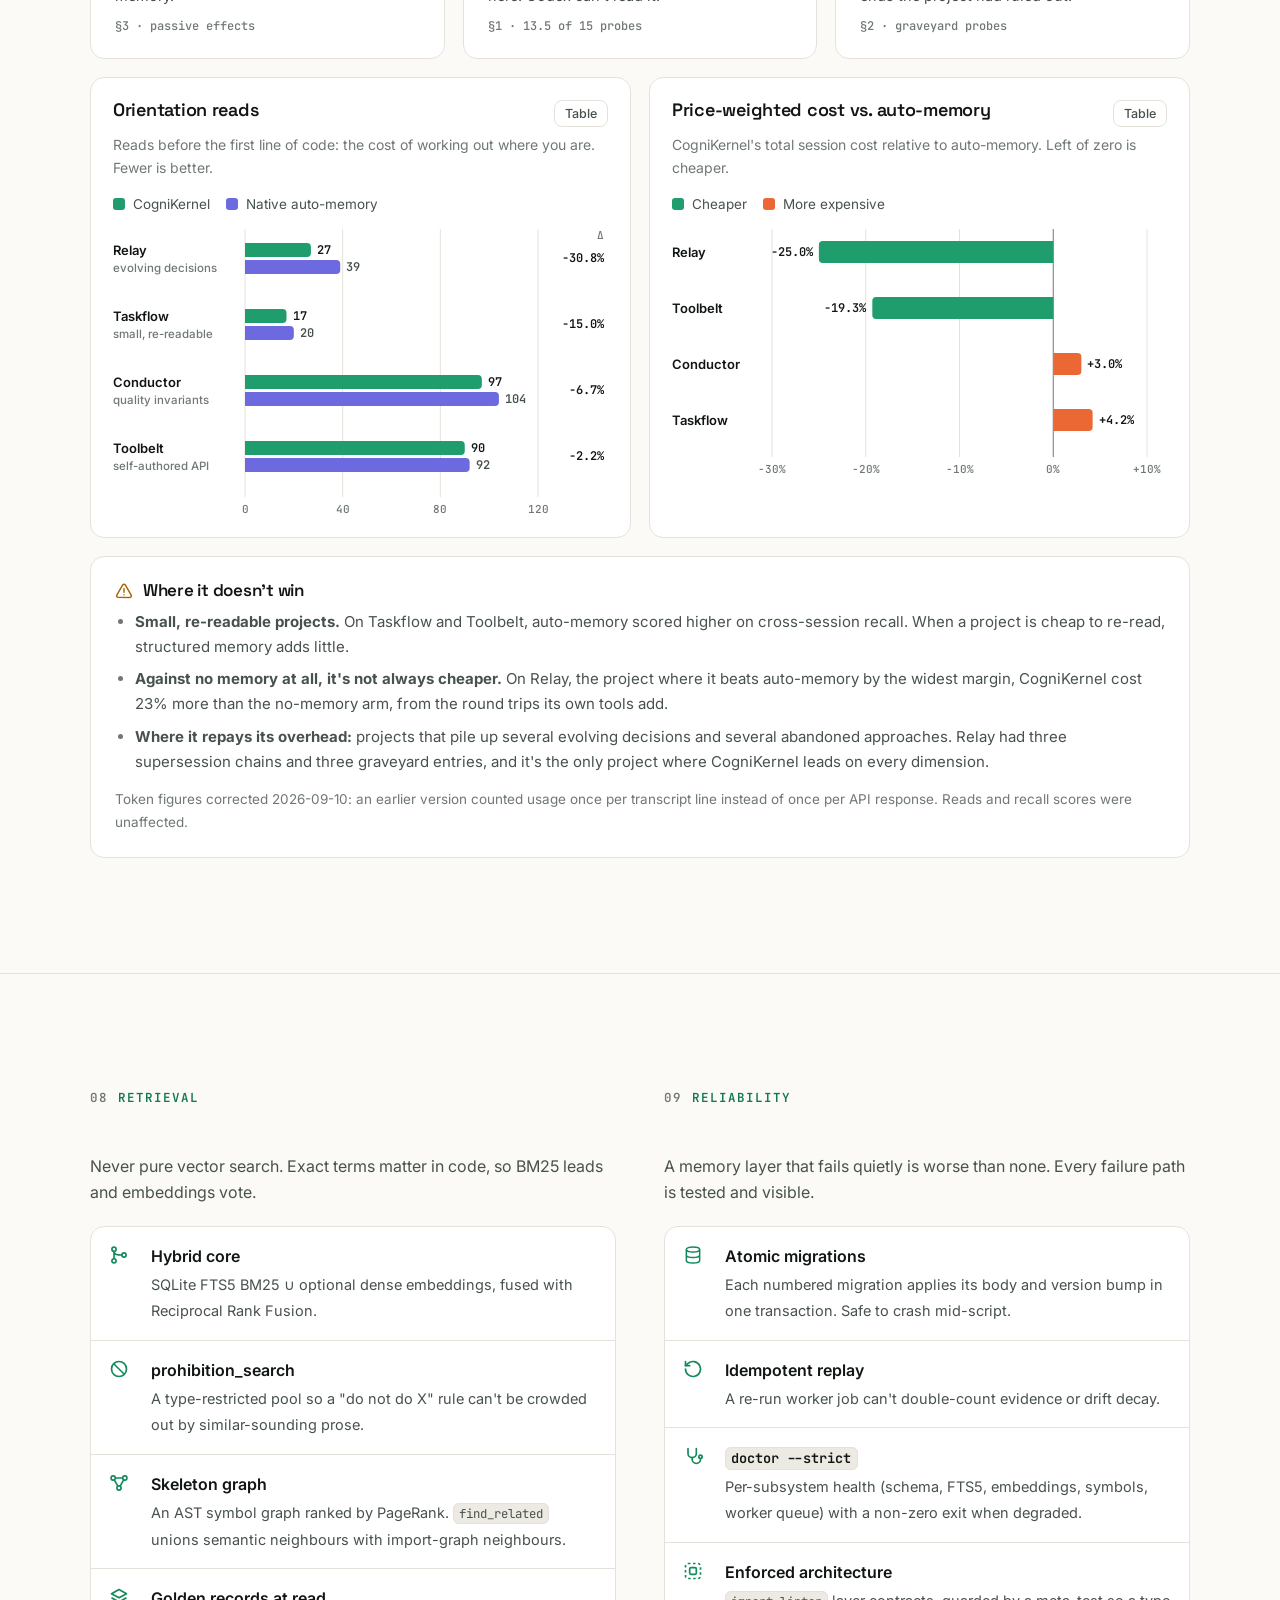
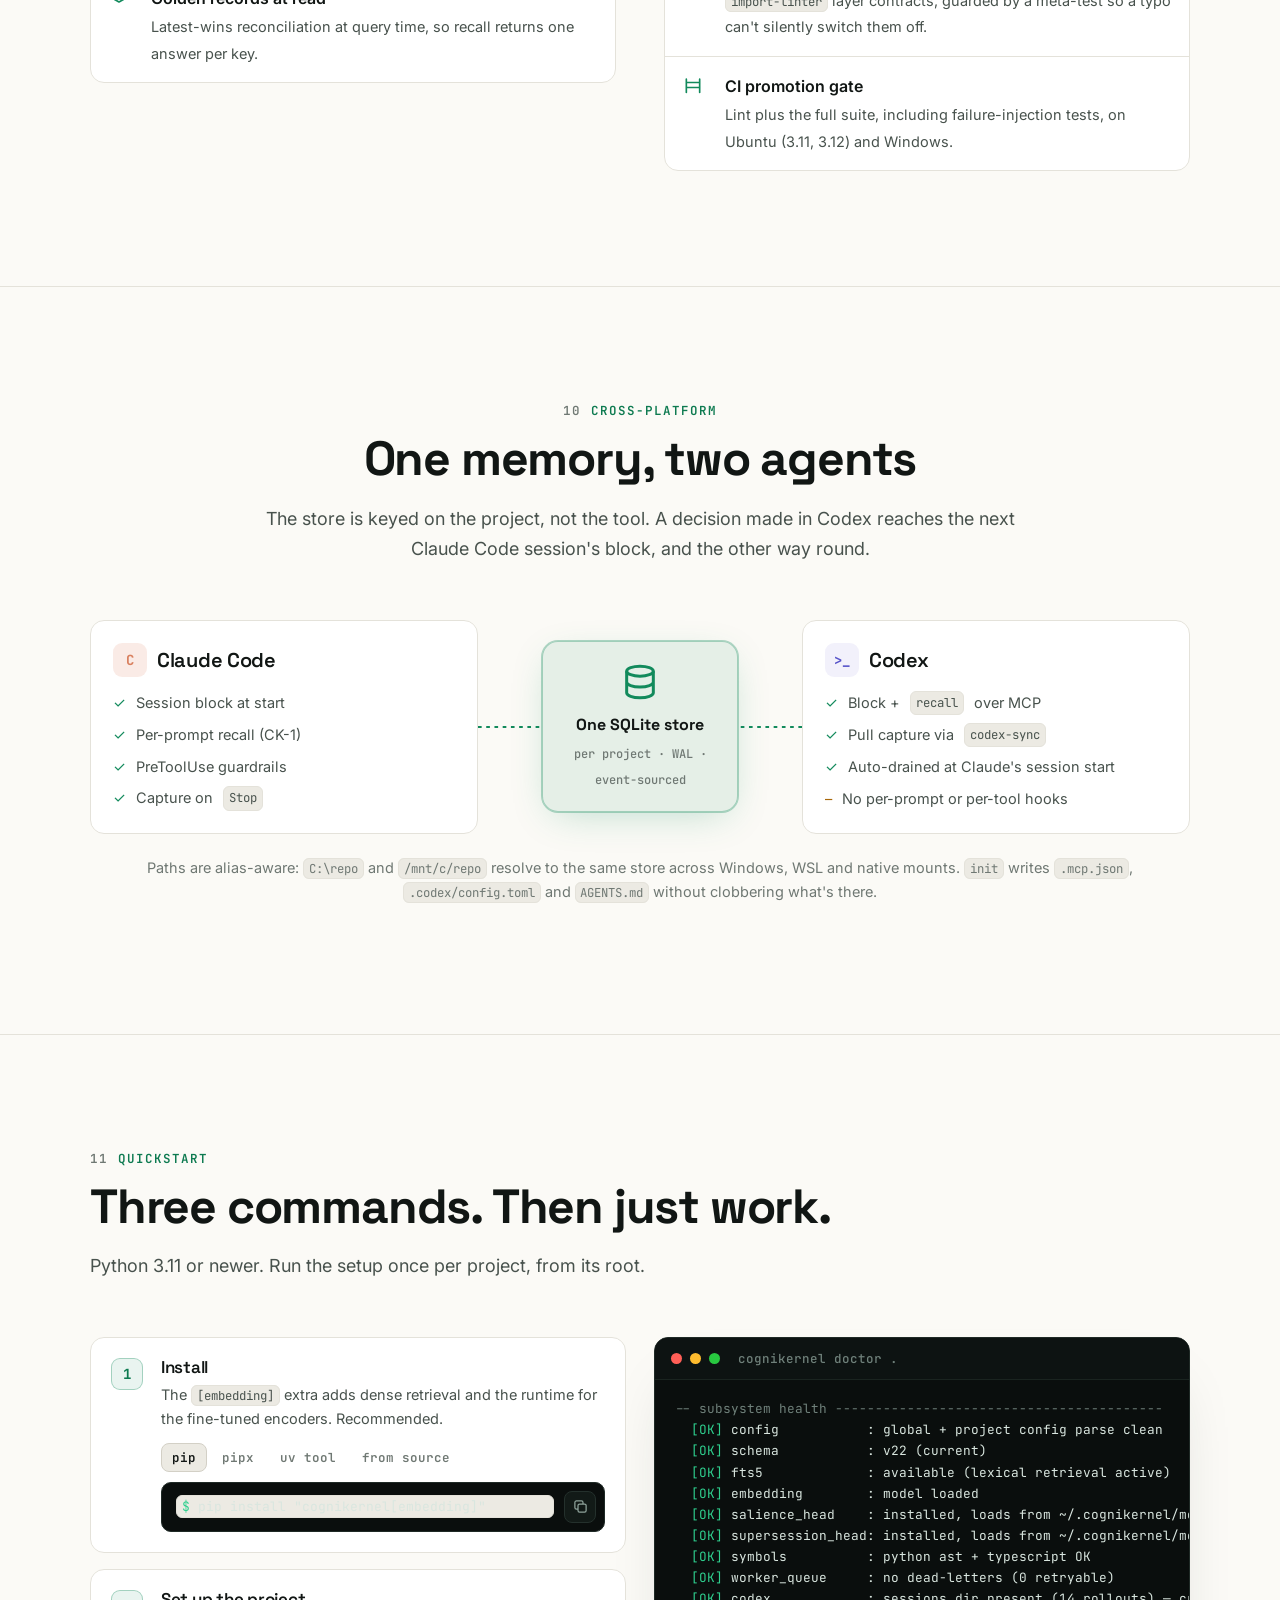
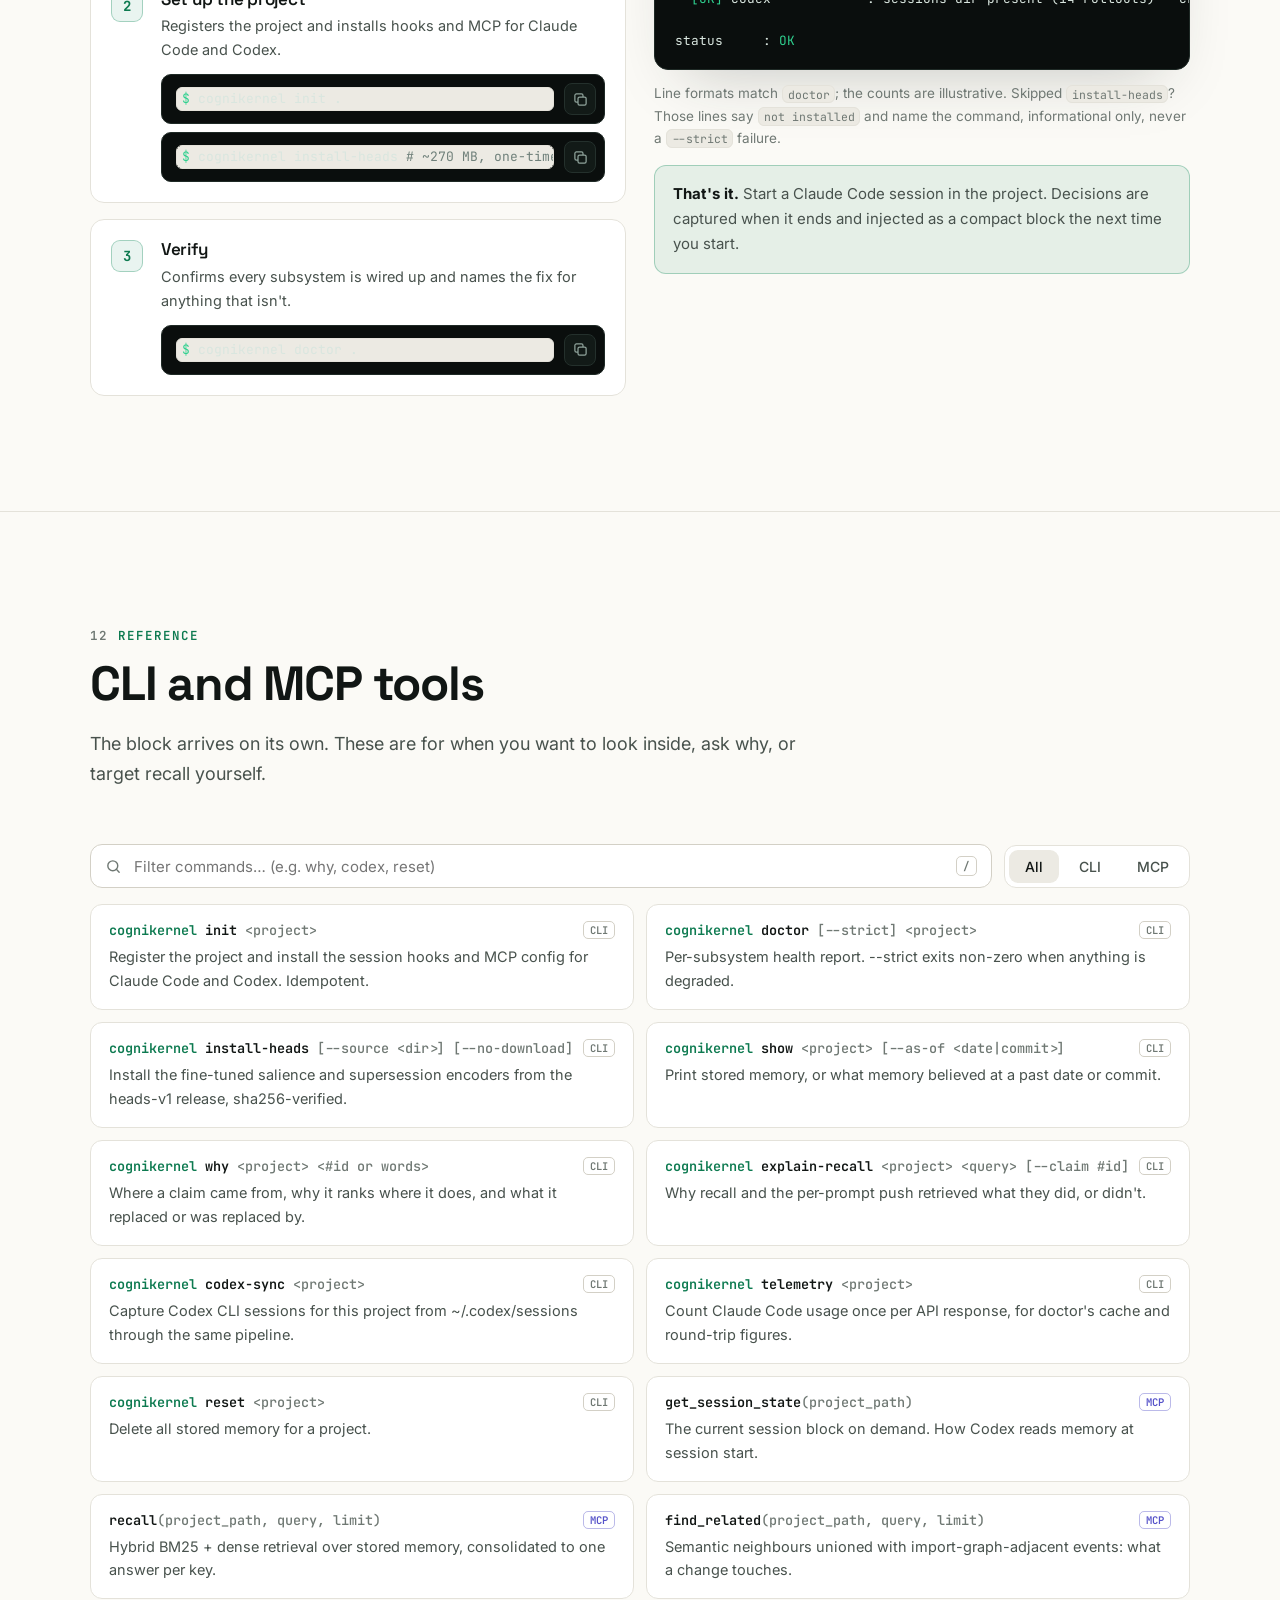
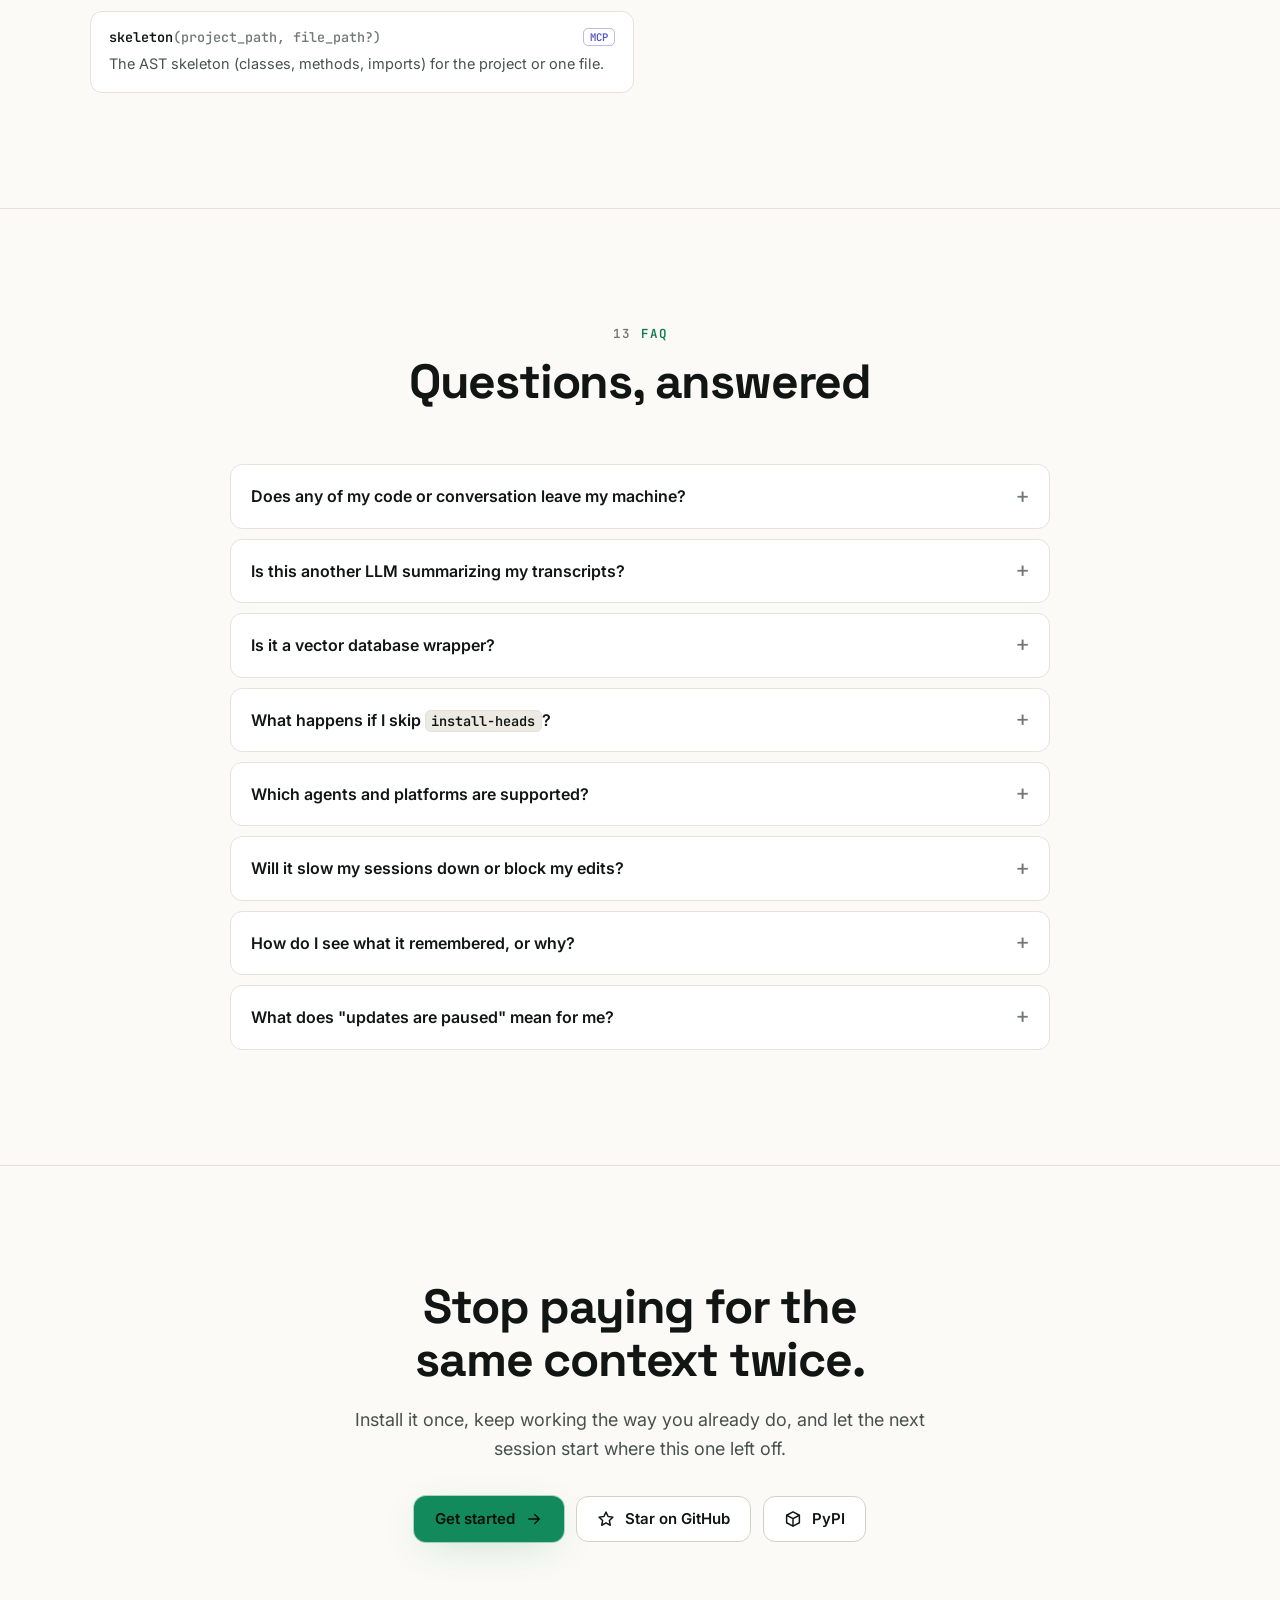
==== commit f637aa11: "Change role attribute from 'img' to 'group' Co-authored-by: Copilot Autofix powered by AI <175728472" ====
--- a/site/index.html
+++ b/site/index.html
@@ -150,7 +150,7 @@
       <span class="chip"><svg><use href="#i-swap"/></svg>One store, two agents</span>
     </div>
 
-    <div class="term" role="img" aria-label="A Claude Code session starting with the CogniKernel memory block injected: hard constraints, abandoned approaches, key decisions and the active thread carried over from earlier sessions.">
+    <div class="term" role="group" aria-label="A Claude Code session starting with the CogniKernel memory block injected: hard constraints, abandoned approaches, key decisions and the active thread carried over from earlier sessions.">
       <div class="term-bar"><i></i><i></i><i></i><span>~/code/relay — claude</span>
         <button class="replay" id="term-replay" type="button"><svg style="width:12px;height:12px;display:inline;vertical-align:-1px"><use href="#i-replay"/></svg> replay</button>
       </div>
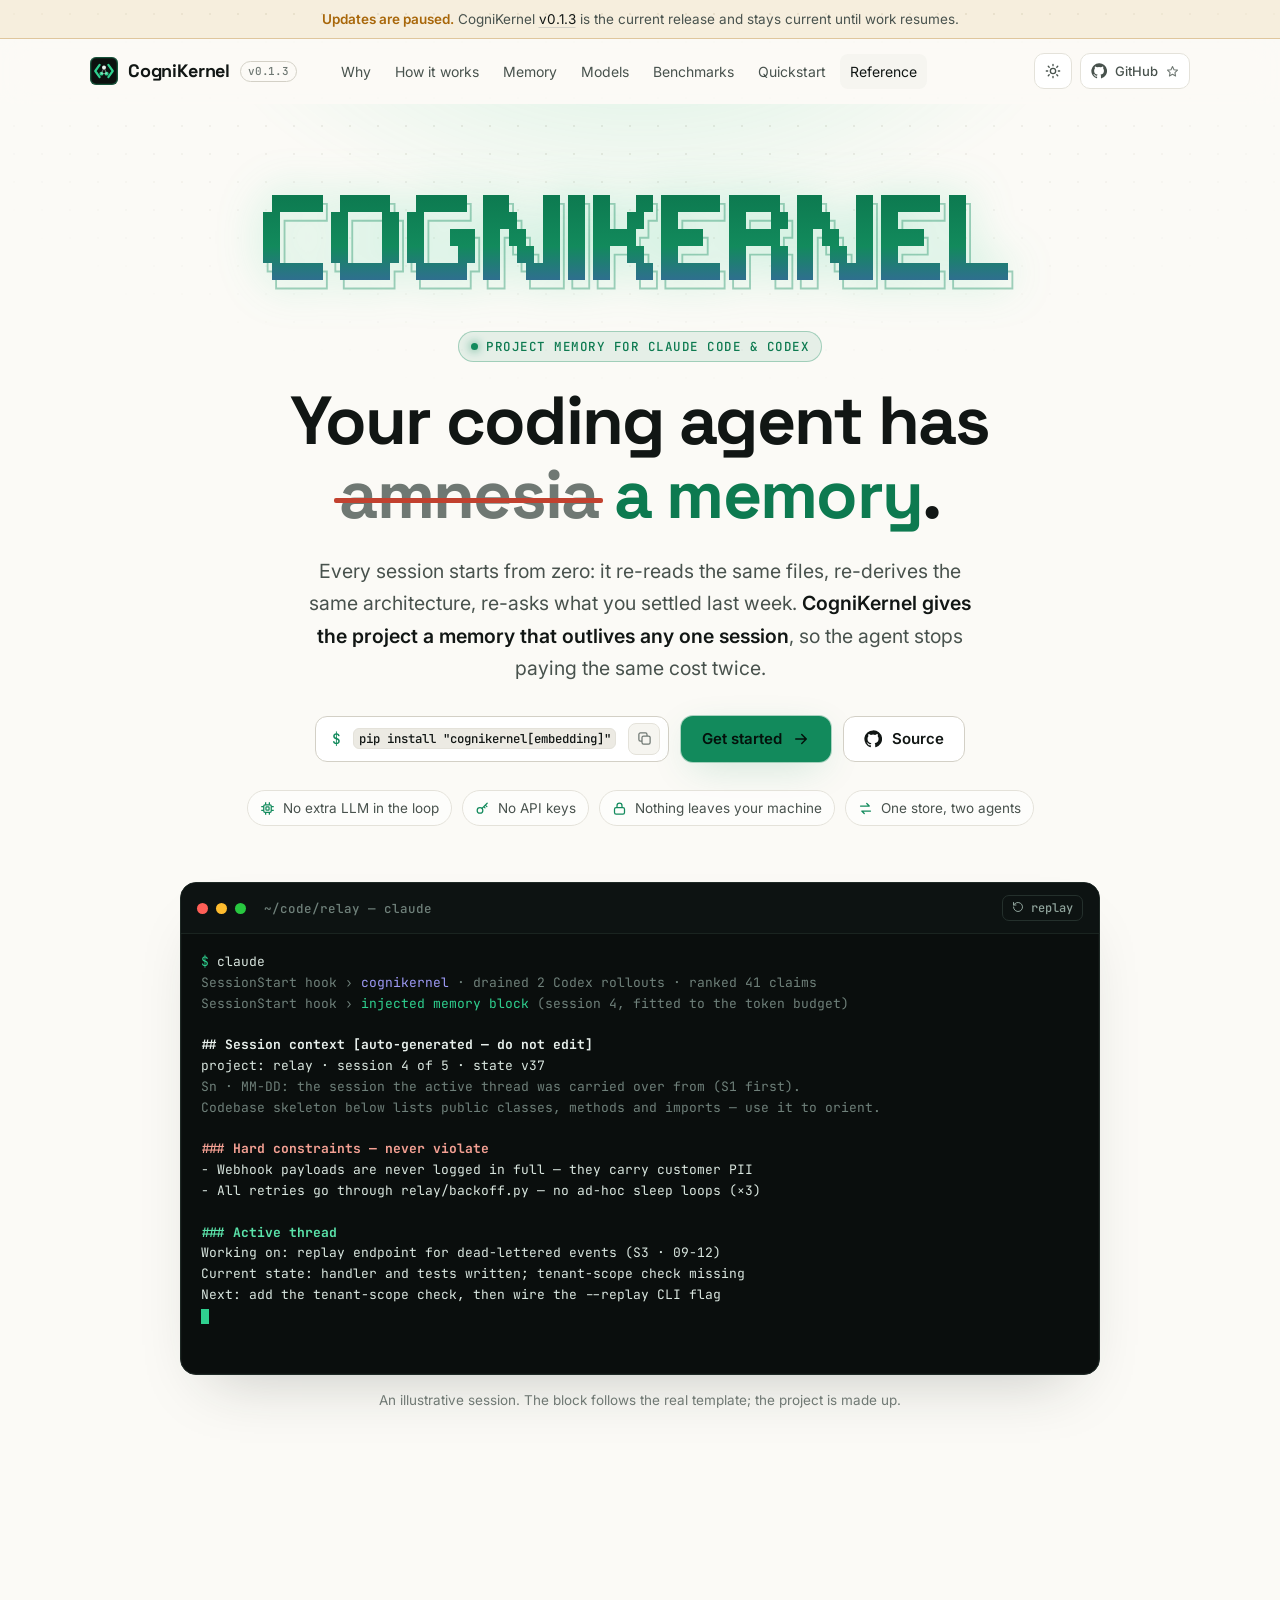
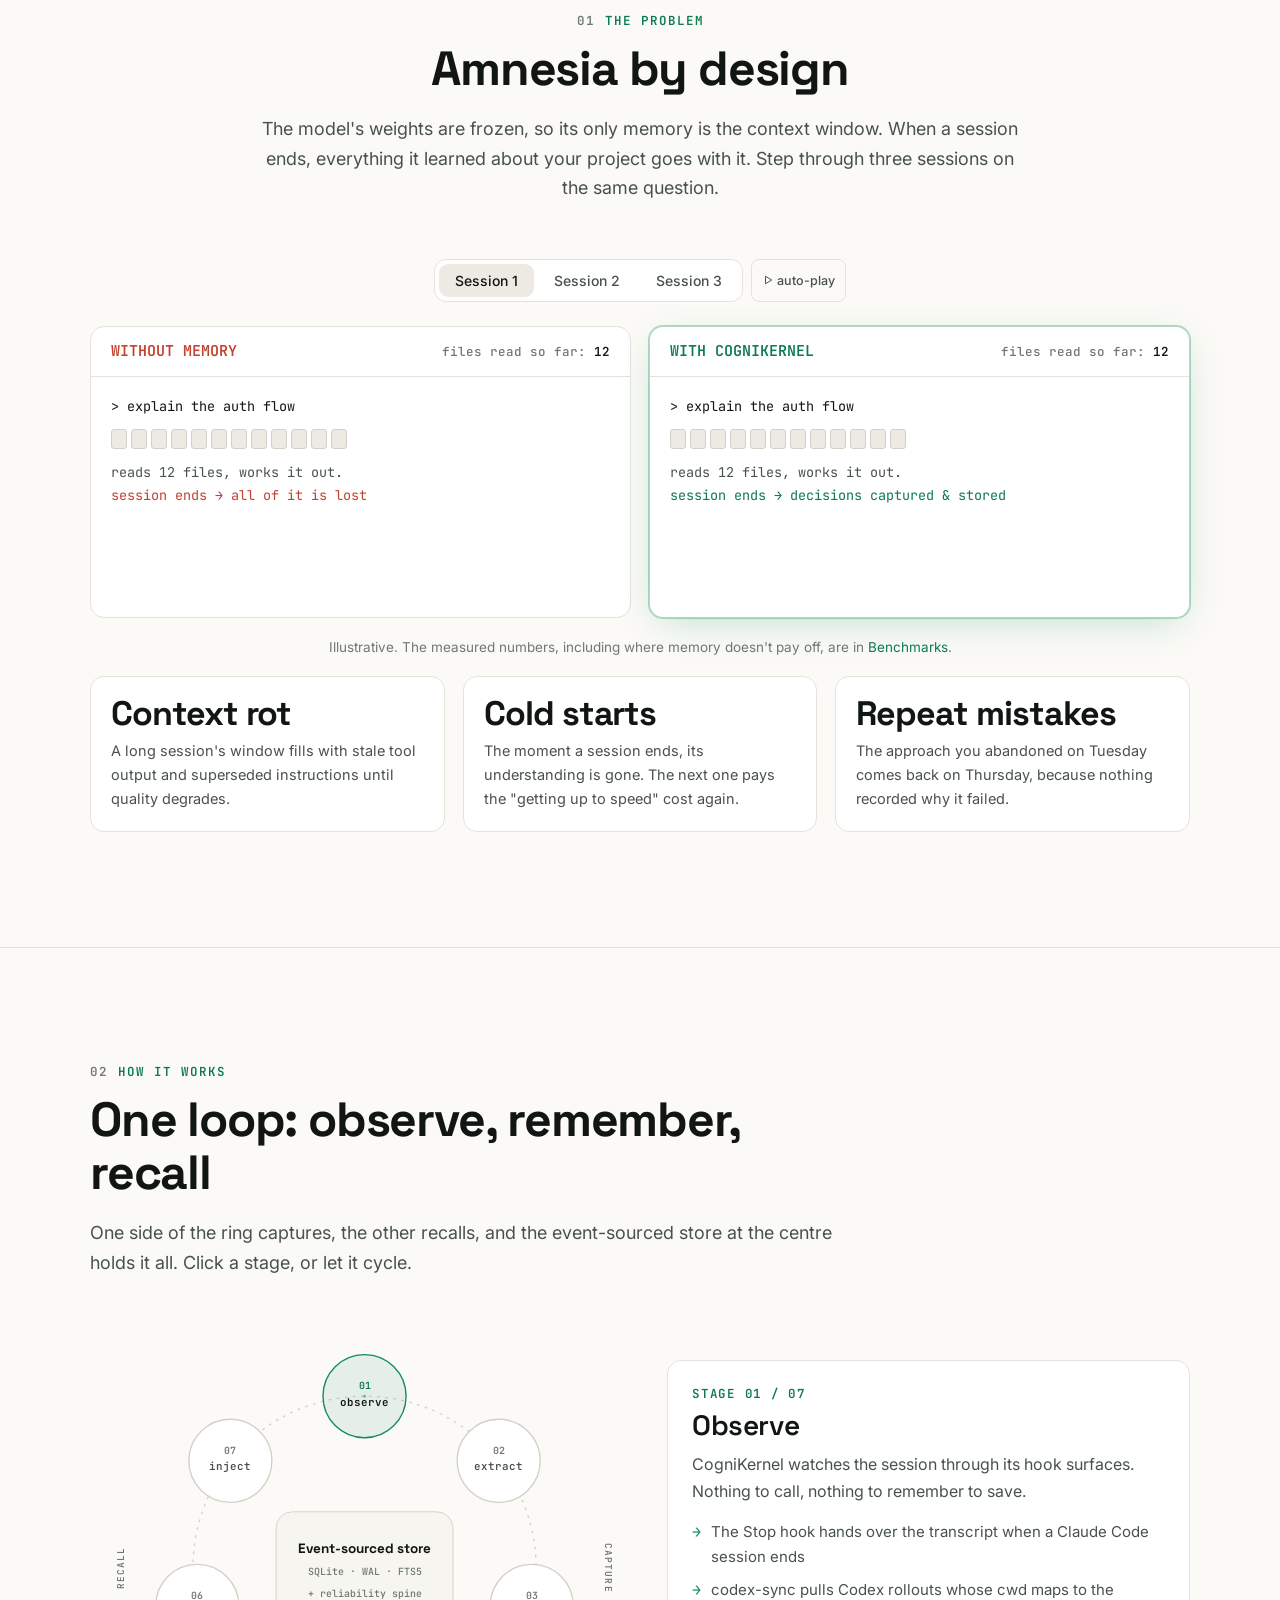
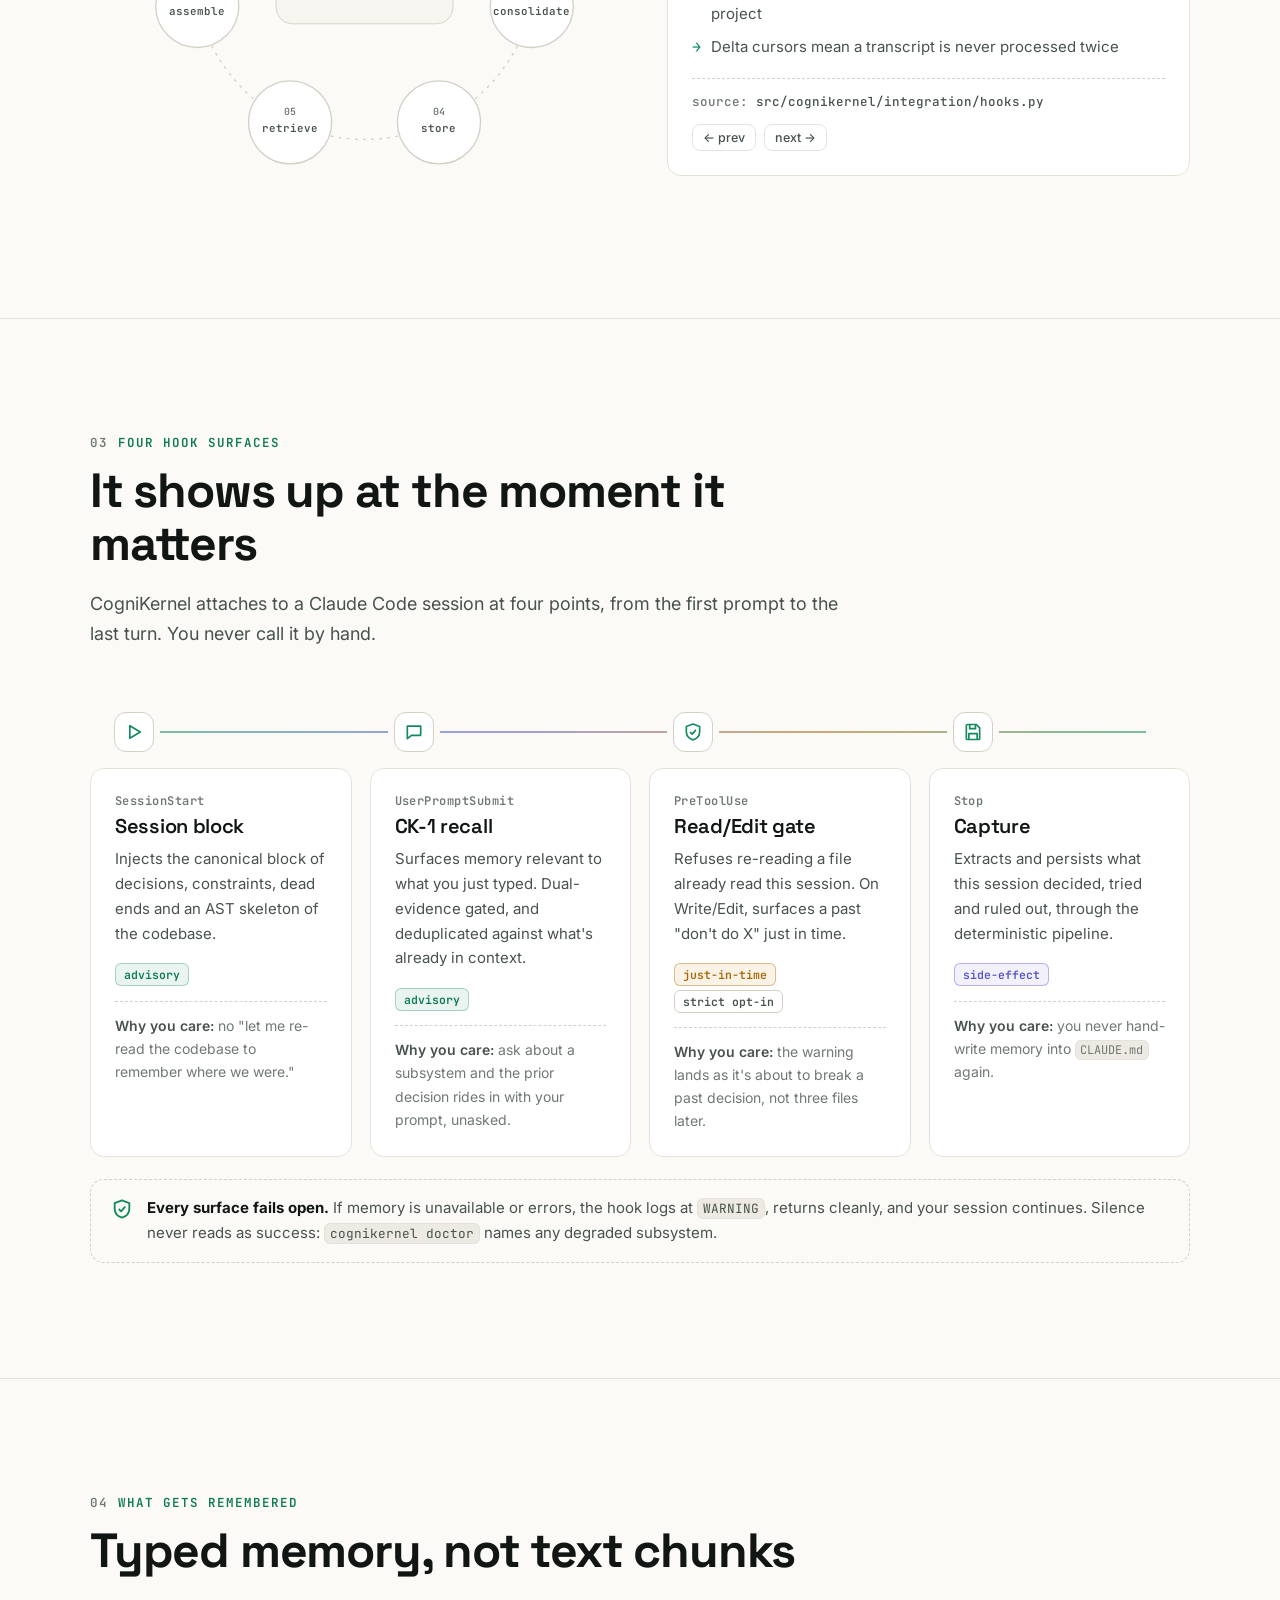
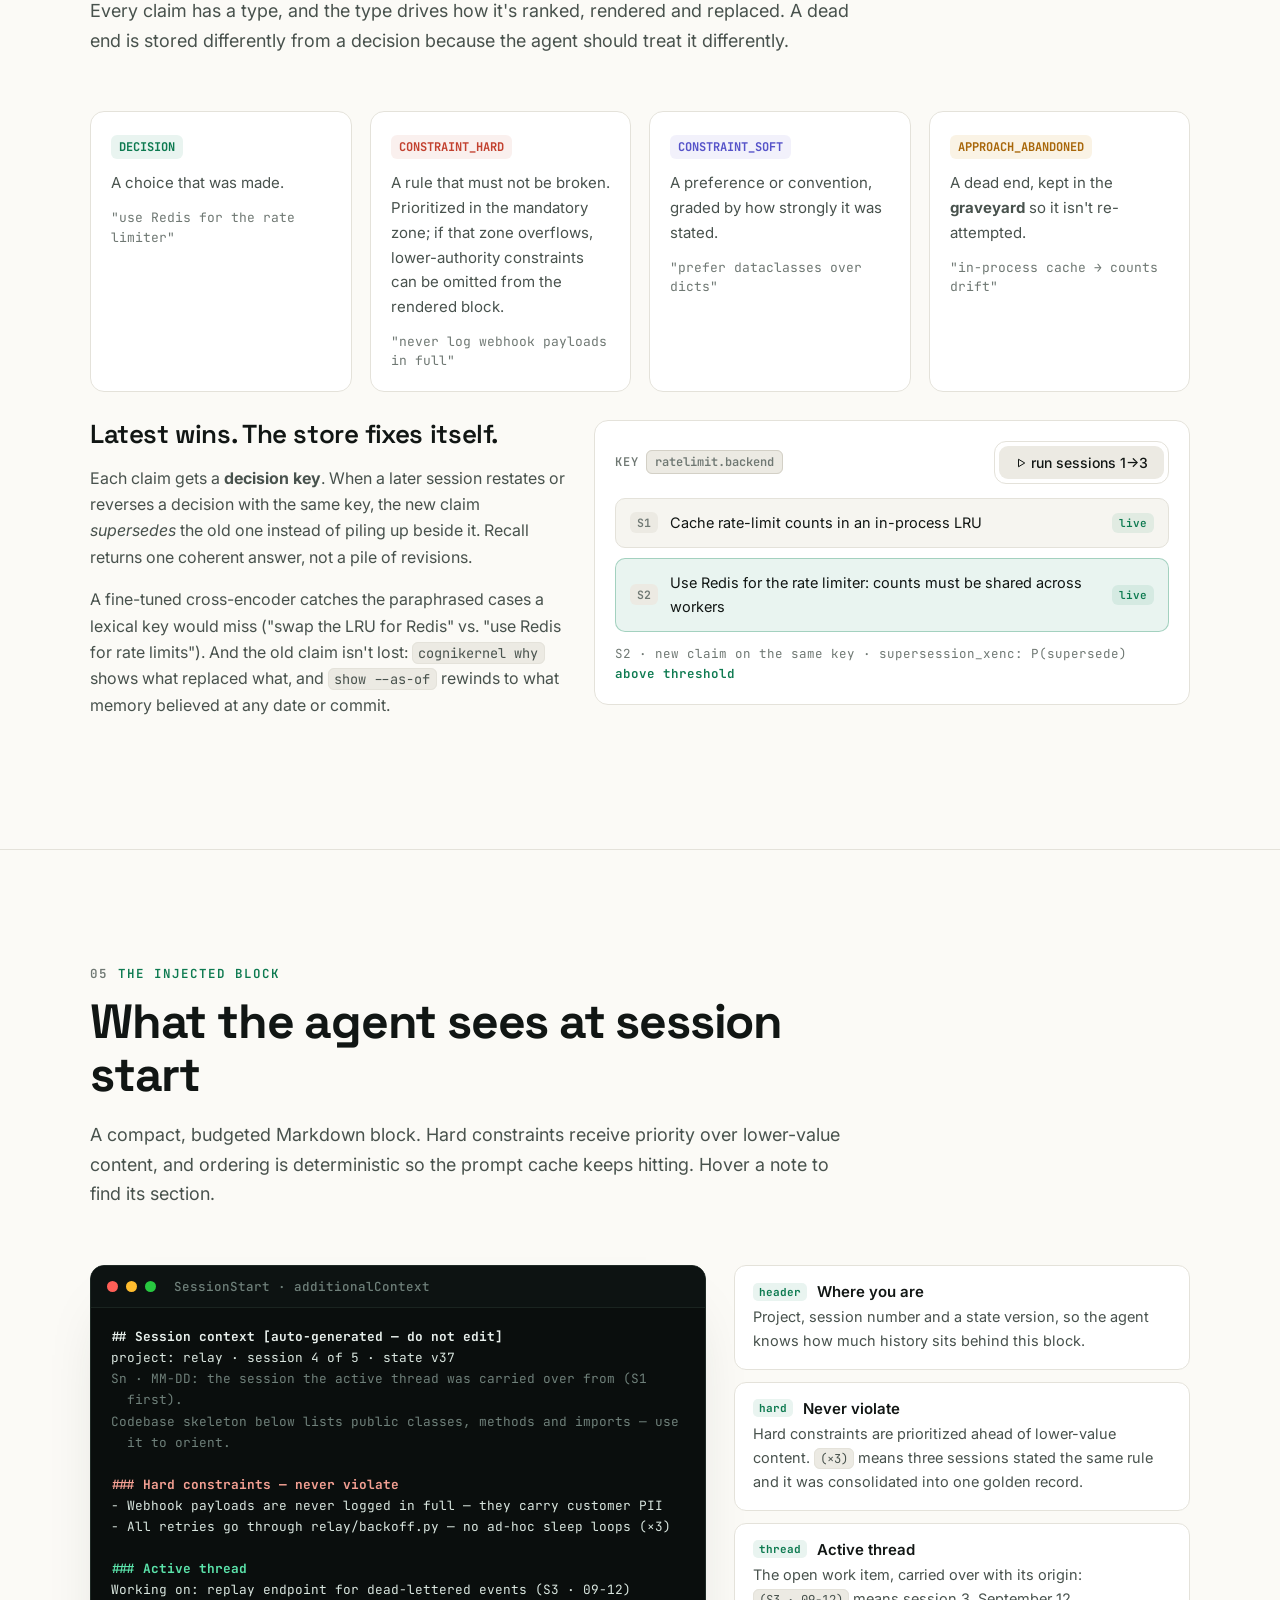
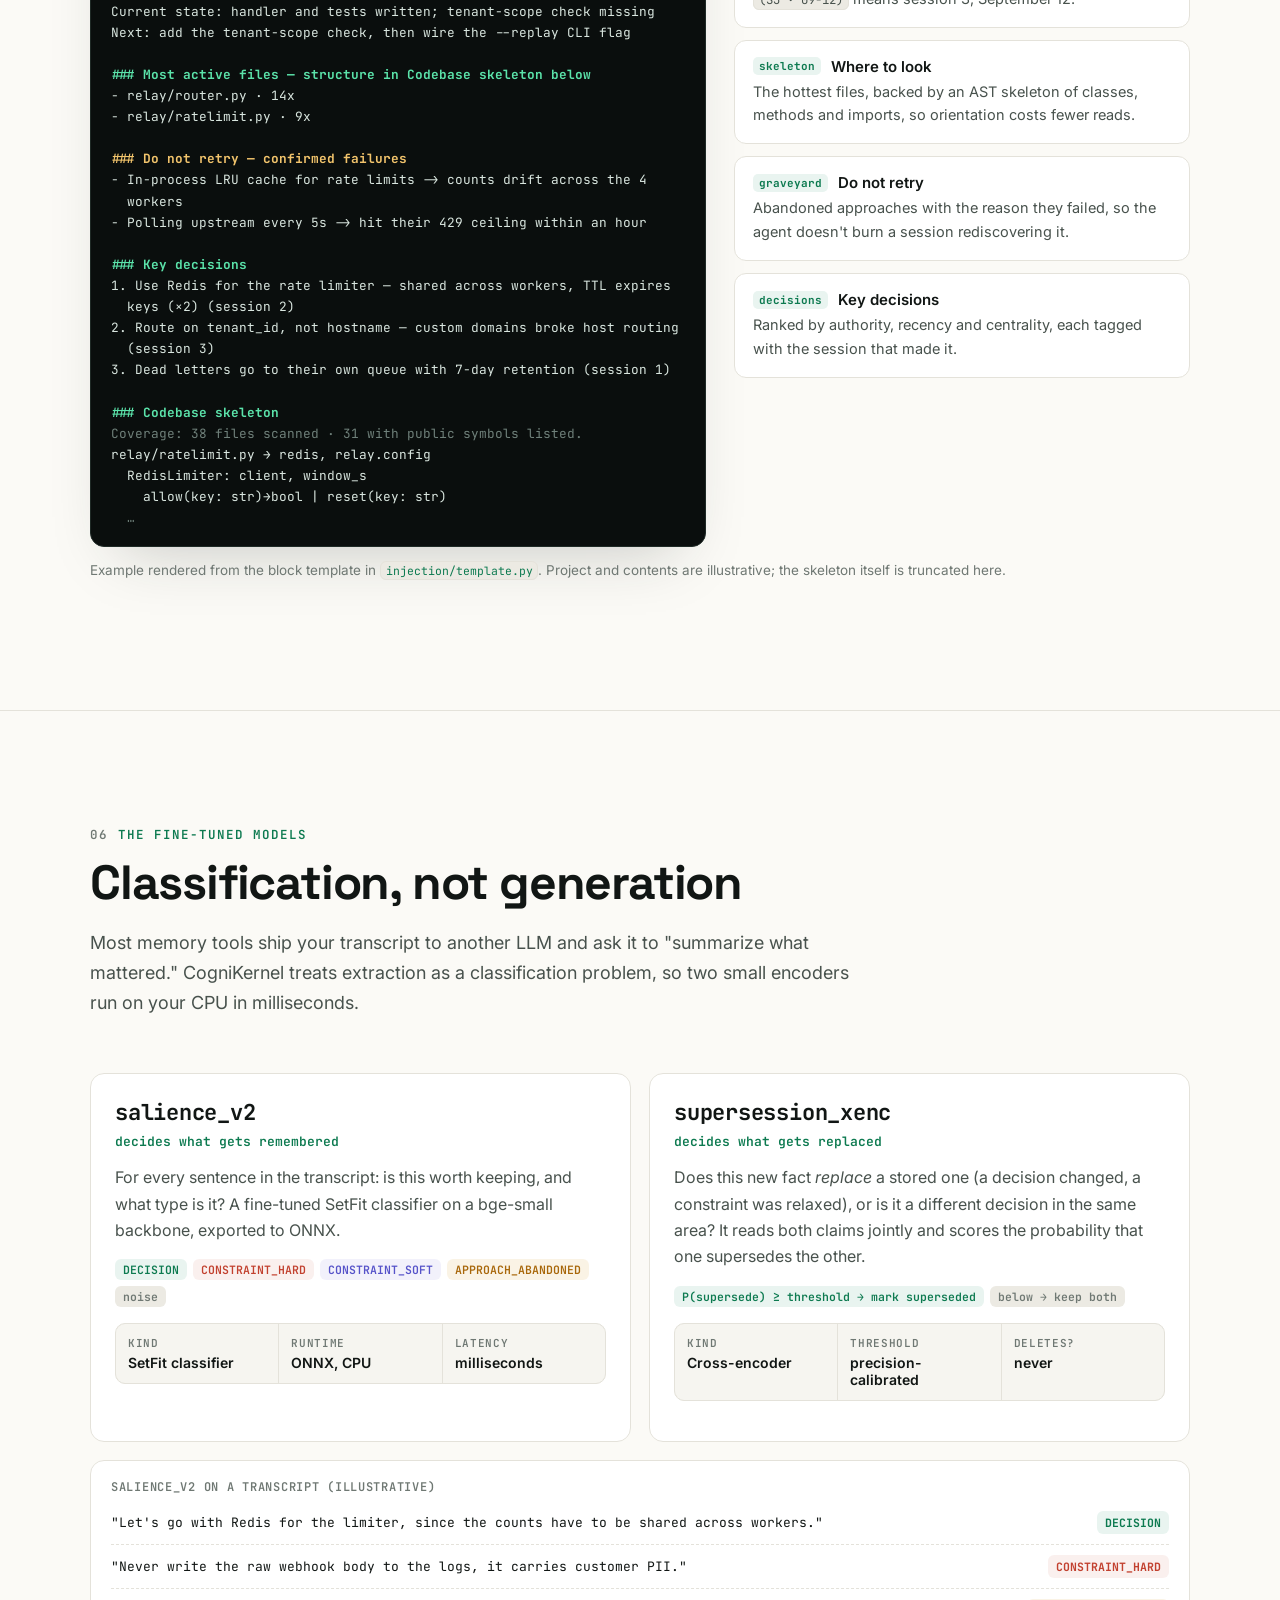
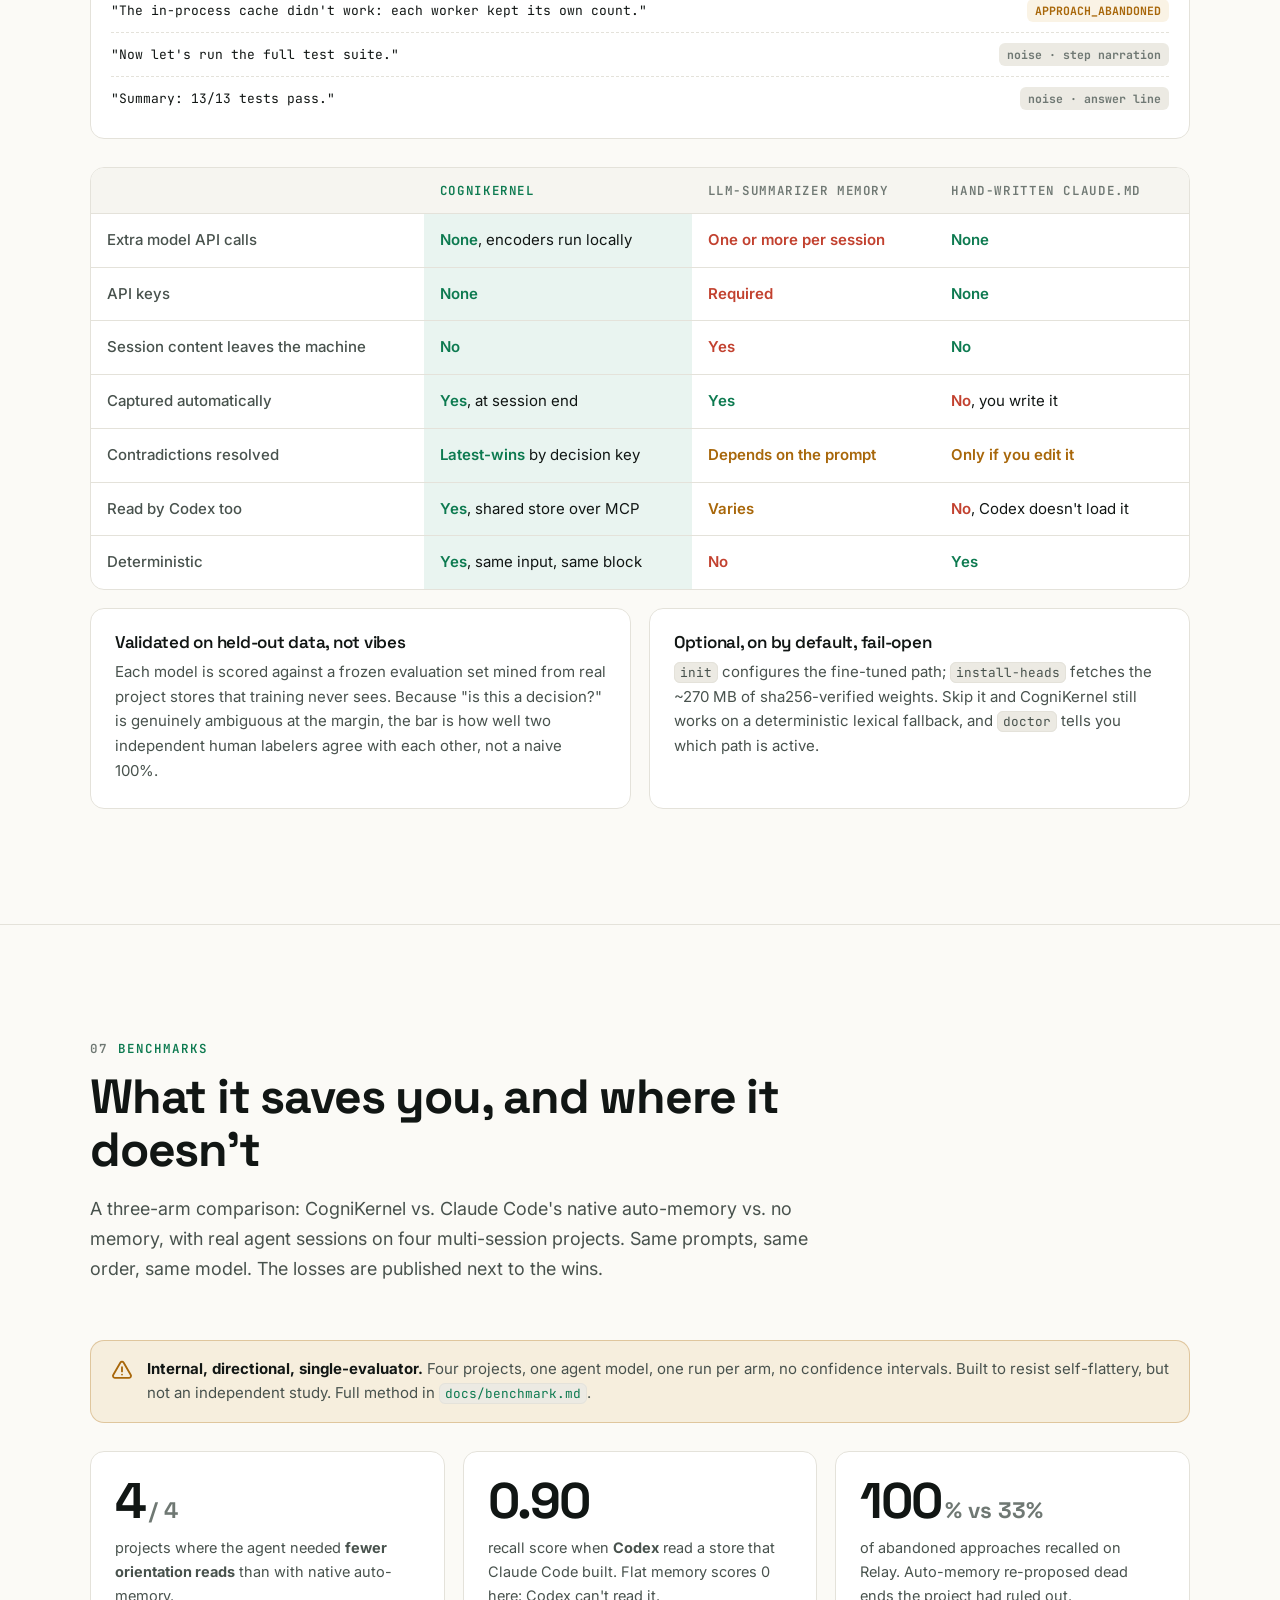
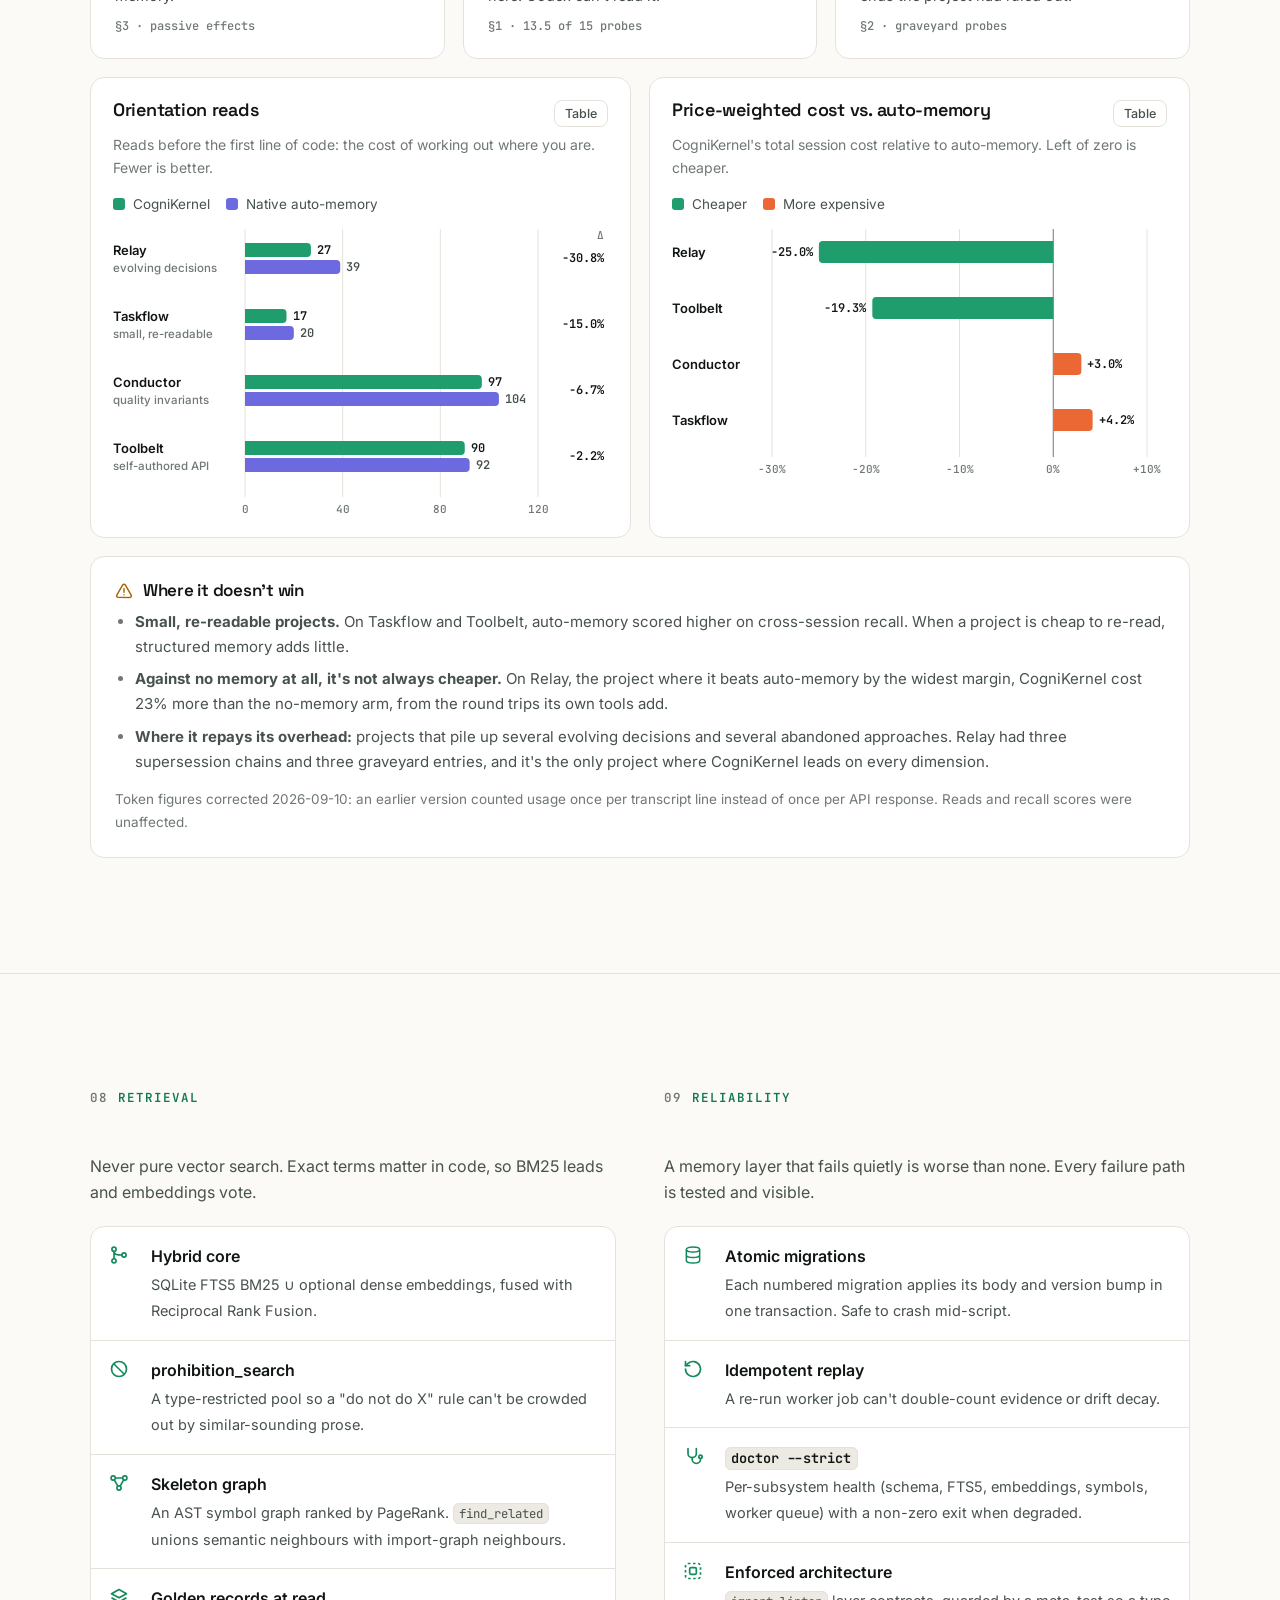
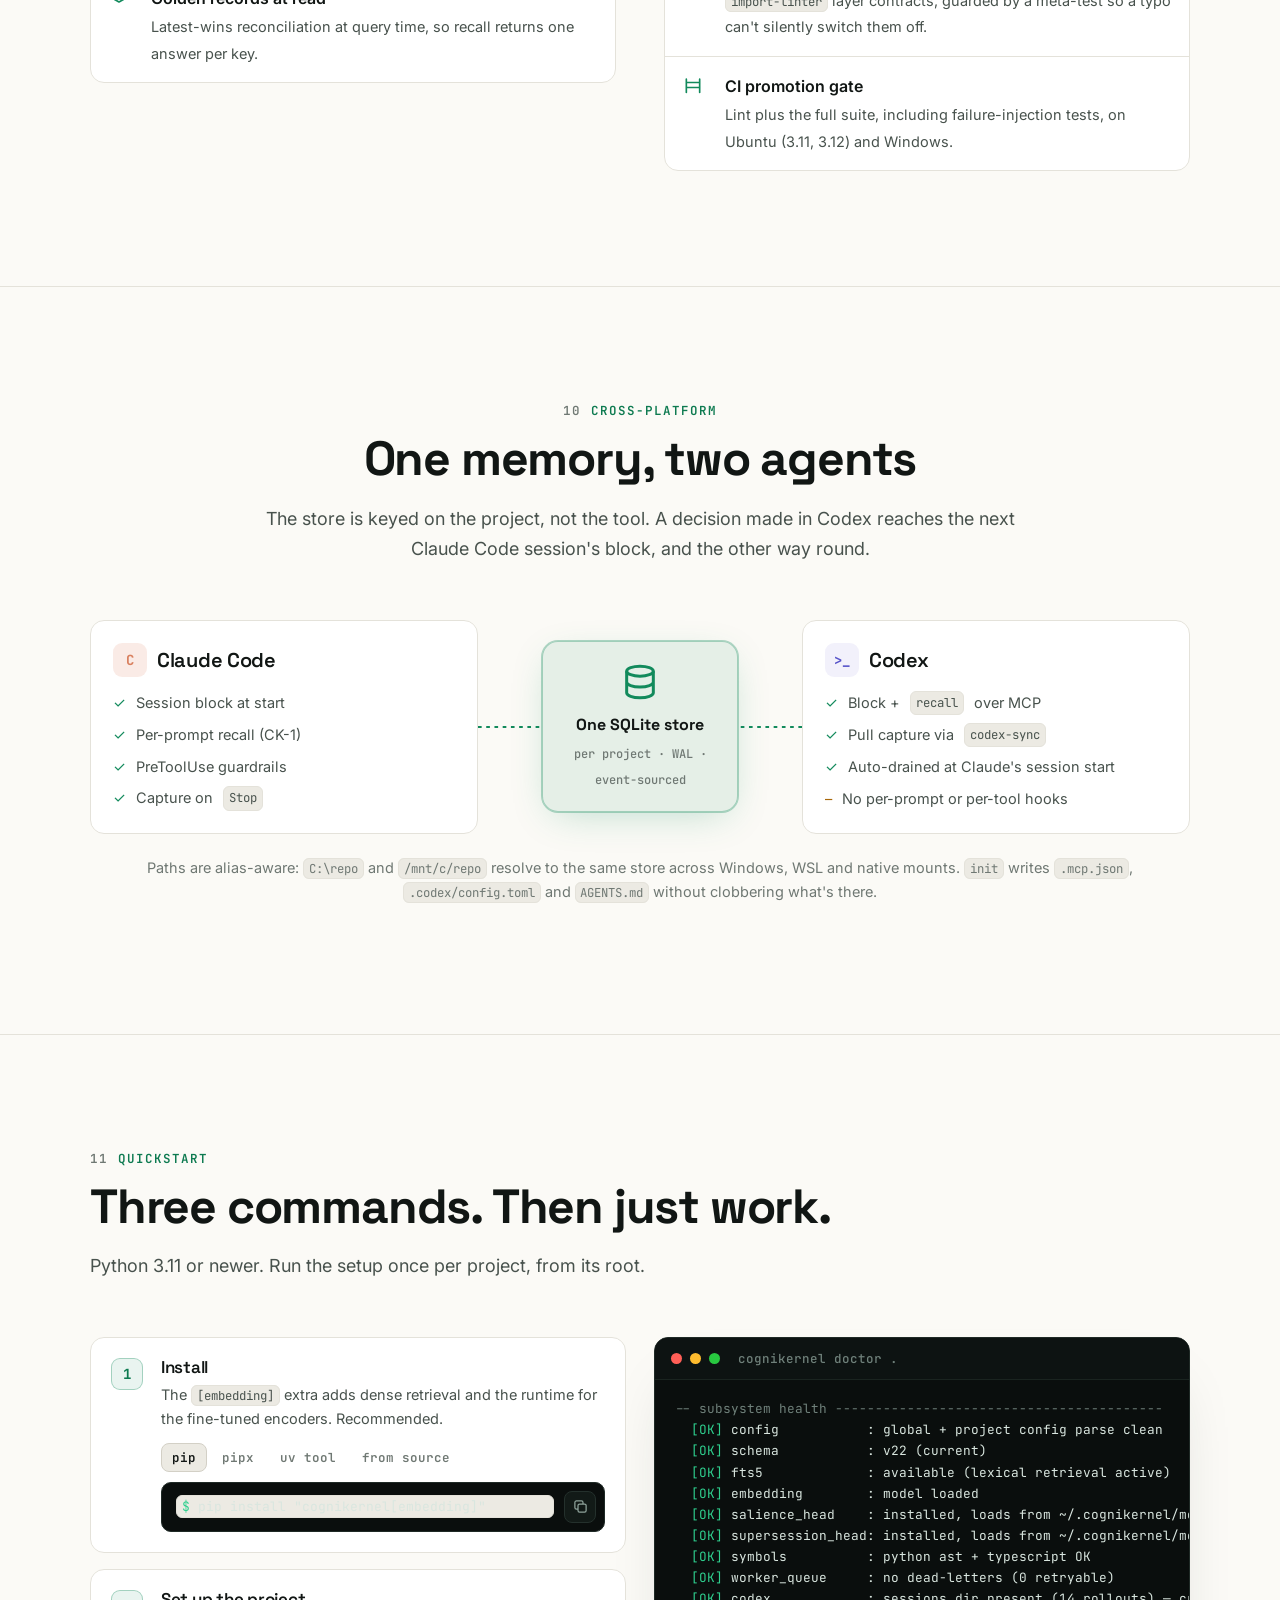
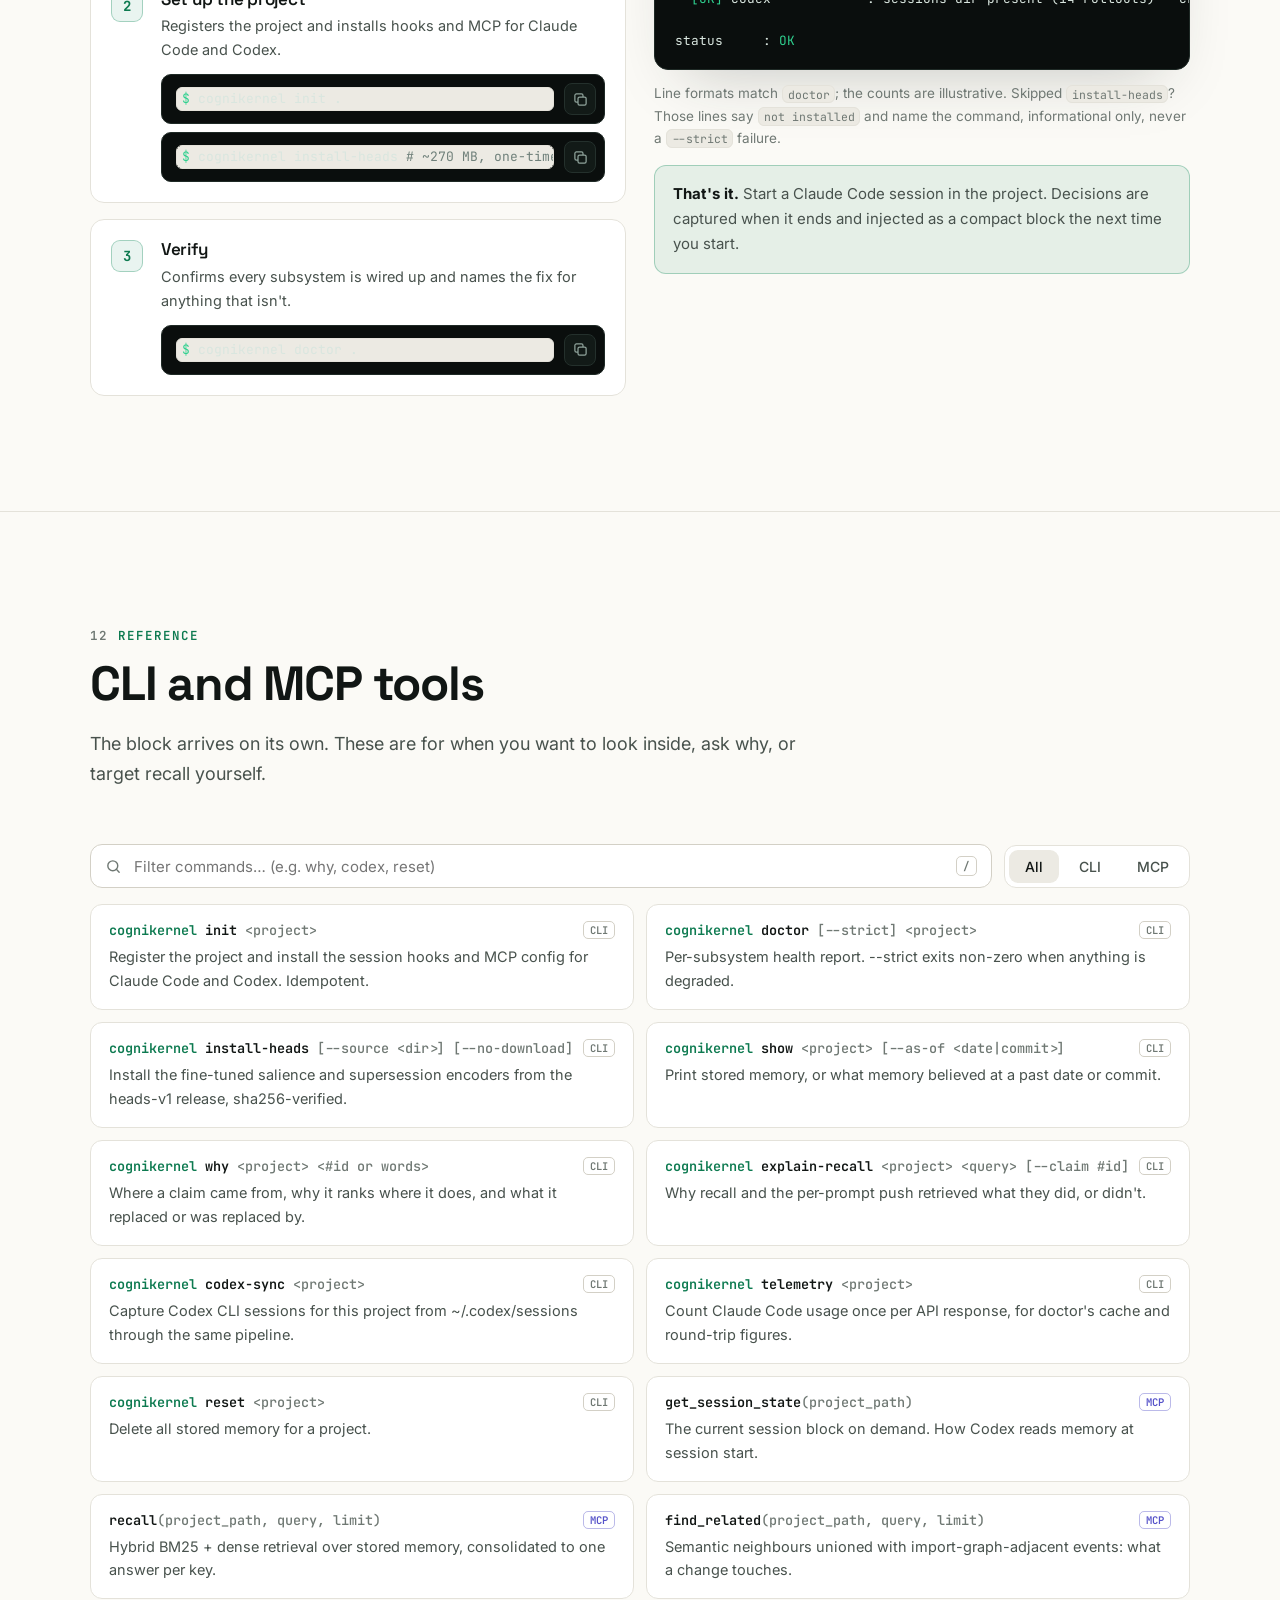
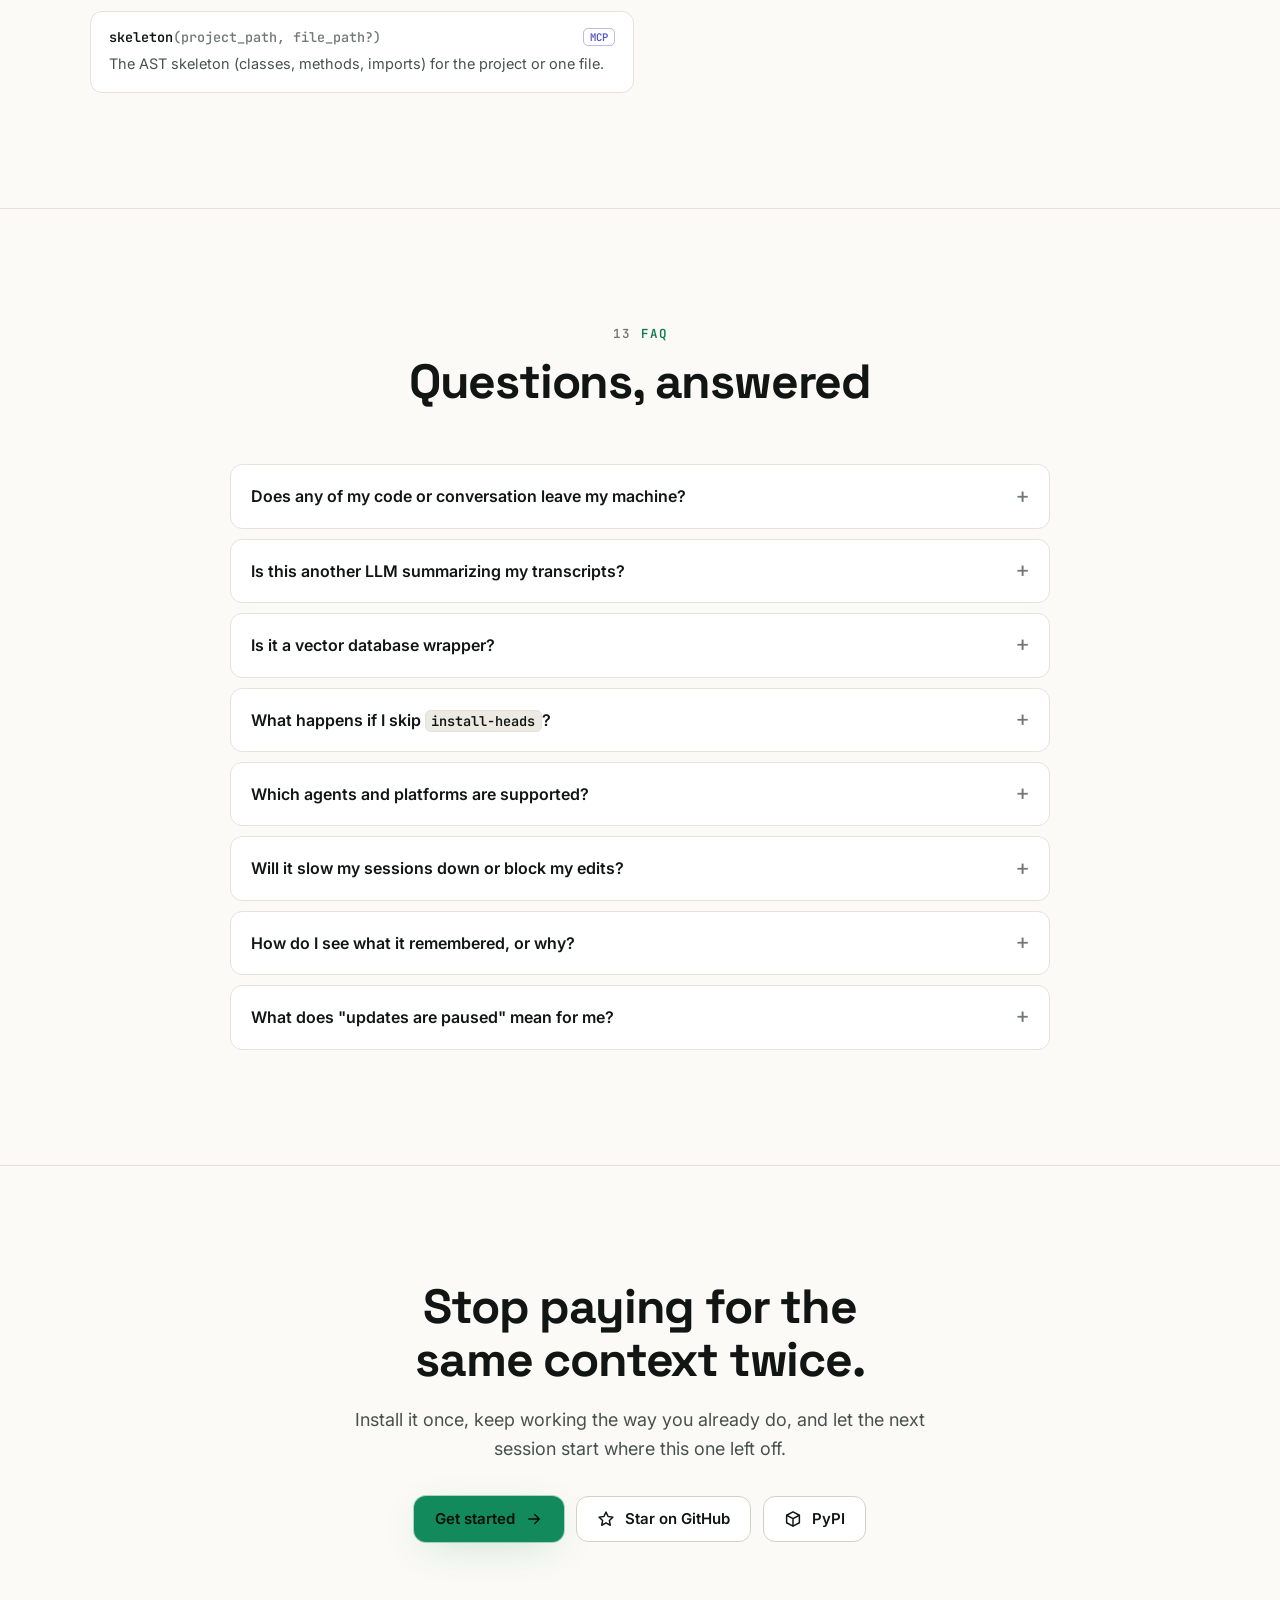
==== commit e0e21702: "Use pressed buttons for installer selector accessibility Co-authored-by: KanishkNoir <121493358+Kani" ====
--- a/site/index.html
+++ b/site/index.html
@@ -551,11 +551,11 @@
         <div class="card step reveal">
           <h3>Install</h3>
           <p>The <code>[embedding]</code> extra adds dense retrieval and the runtime for the fine-tuned encoders. Recommended.</p>
-          <div class="tabs" role="tablist" aria-label="Installer">
-            <button role="tab" aria-selected="true" data-inst="pip">pip</button>
-            <button role="tab" aria-selected="false" data-inst="pipx">pipx</button>
-            <button role="tab" aria-selected="false" data-inst="uv">uv tool</button>
-            <button role="tab" aria-selected="false" data-inst="src">from source</button>
+          <div class="tabs" role="group" aria-label="Installer">
+            <button type="button" aria-pressed="true" data-inst="pip">pip</button>
+            <button type="button" aria-pressed="false" data-inst="pipx">pipx</button>
+            <button type="button" aria-pressed="false" data-inst="uv">uv tool</button>
+            <button type="button" aria-pressed="false" data-inst="src">from source</button>
           </div>
           <div class="cmd"><code id="inst-cmd"></code><button class="copy" type="button" data-copy-from="inst-cmd" aria-label="Copy"><svg class="cp"><use href="#i-copy"/></svg><svg class="ok"><use href="#i-check"/></svg></button></div>
         </div>
--- a/site/assets/style.css
+++ b/site/assets/style.css
@@ -663,7 +663,7 @@
 .tabs { display: flex; gap: 4px; margin-bottom: 10px; flex-wrap: wrap; }
 .tabs button { font: 600 12.5px var(--font-mono); color: var(--ink-3); background: none; border: 1px solid transparent; padding: 5px 10px; border-radius: 8px; cursor: pointer; }
 .tabs button:hover { color: var(--ink); }
-.tabs button[aria-selected="true"] { color: var(--ink); background: var(--surface-3); border-color: var(--line-2); }
+.tabs button[aria-pressed="true"] { color: var(--ink); background: var(--surface-3); border-color: var(--line-2); }
 .doctor pre { min-height: 0; }
 .doctor .ok { color: #2fd08f; }
 .doctor .wa { color: #f2c46c; }
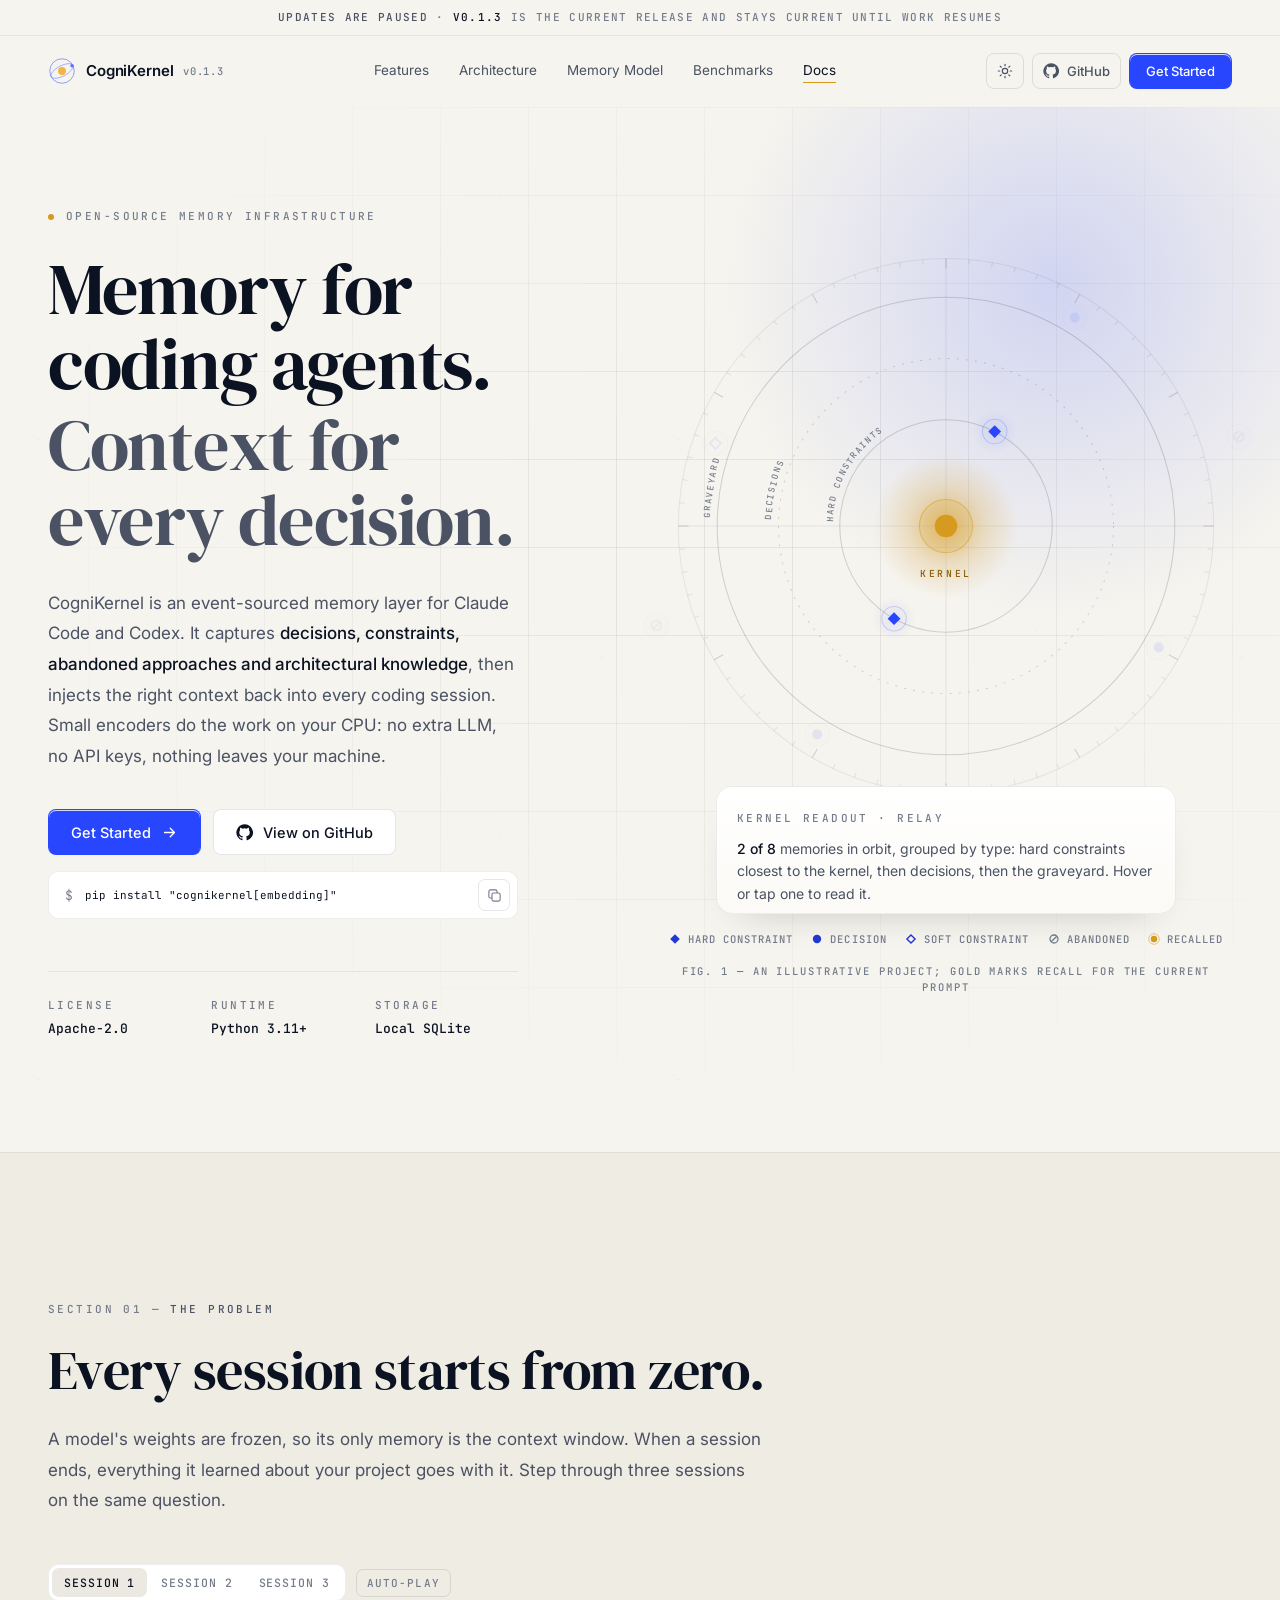
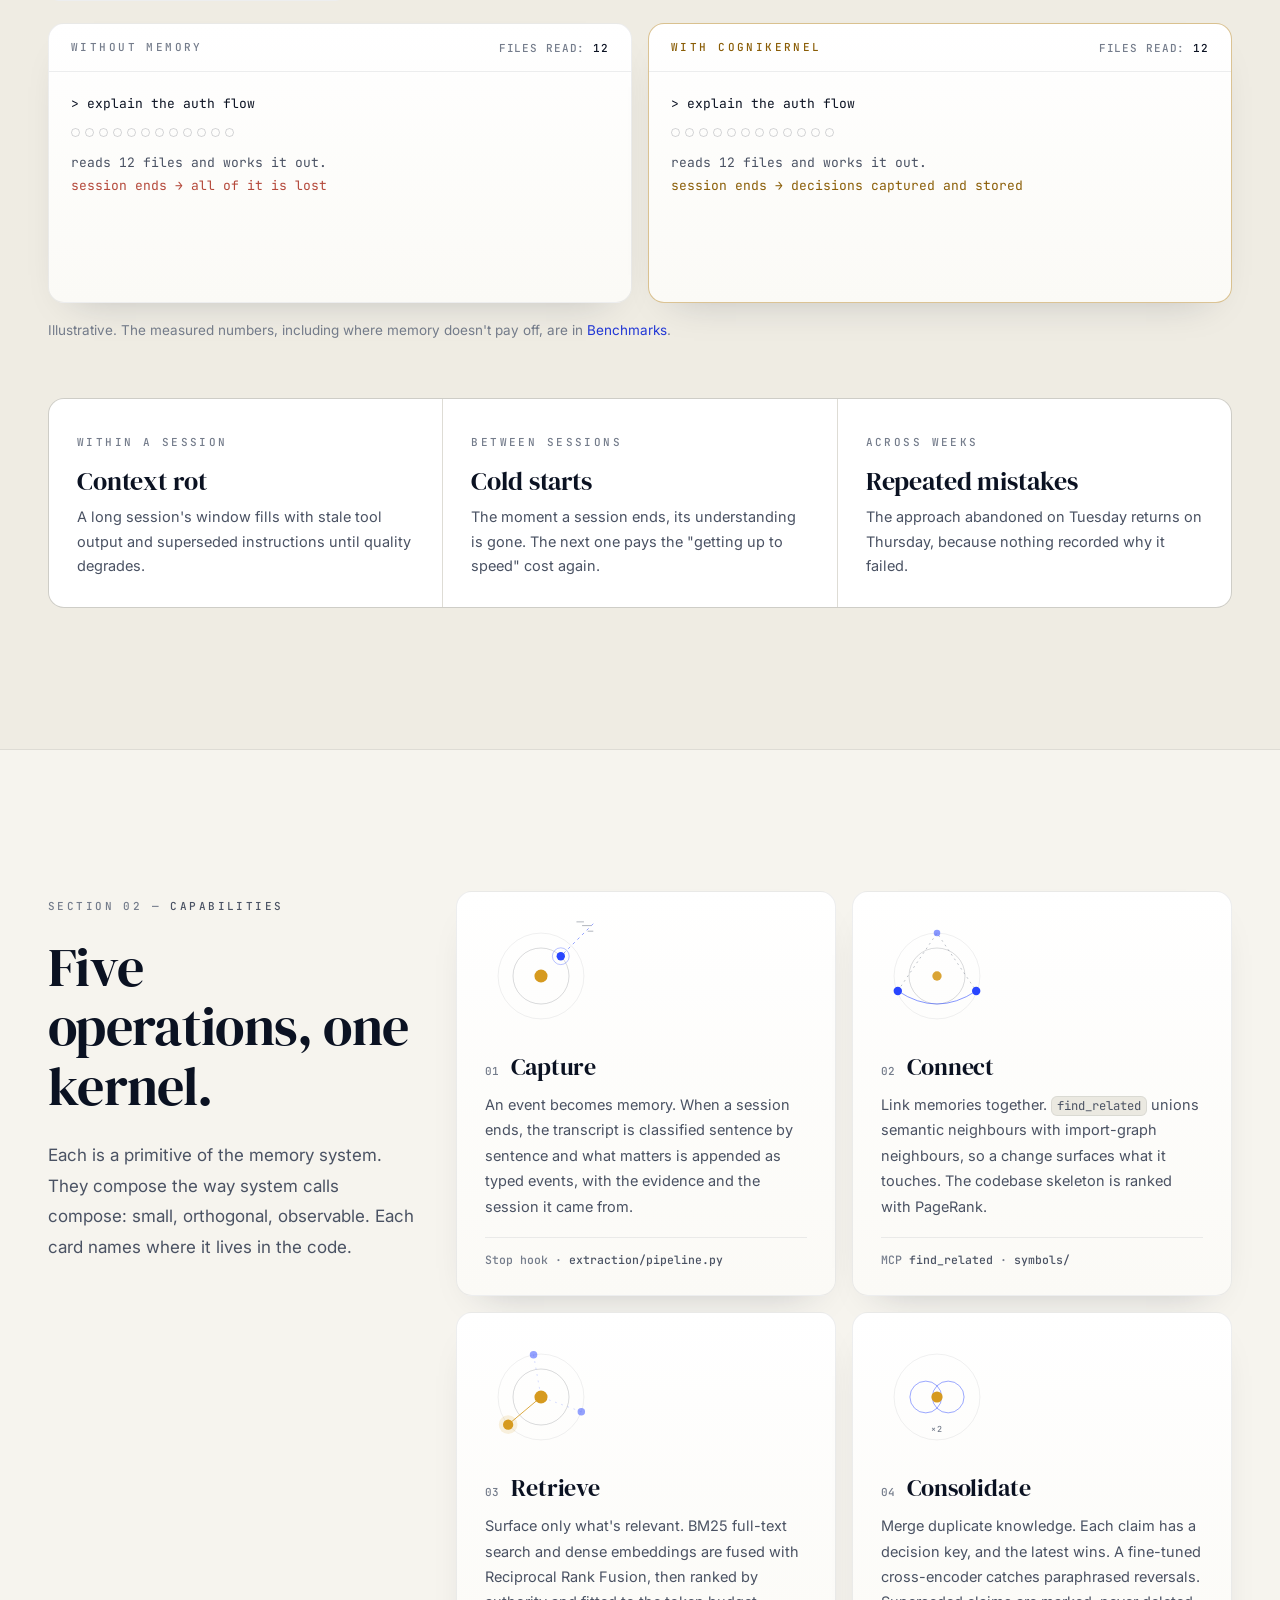
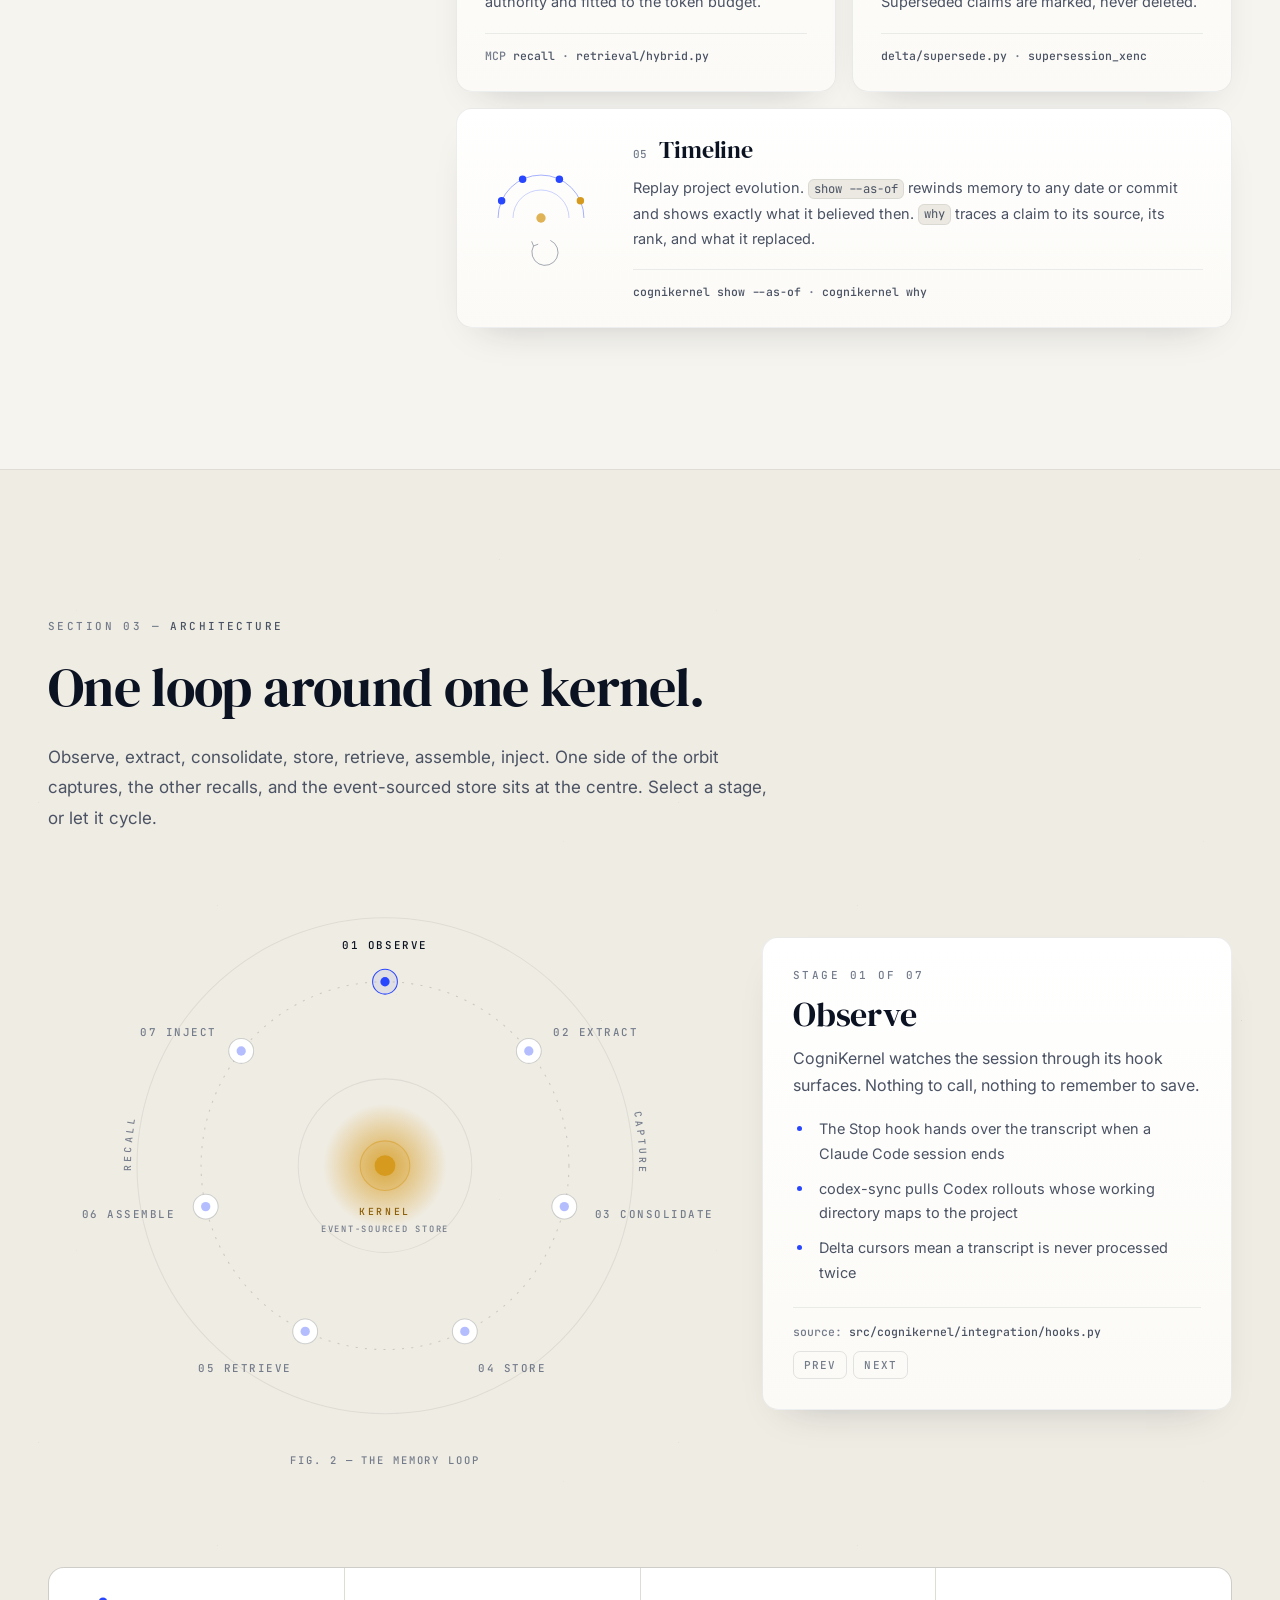
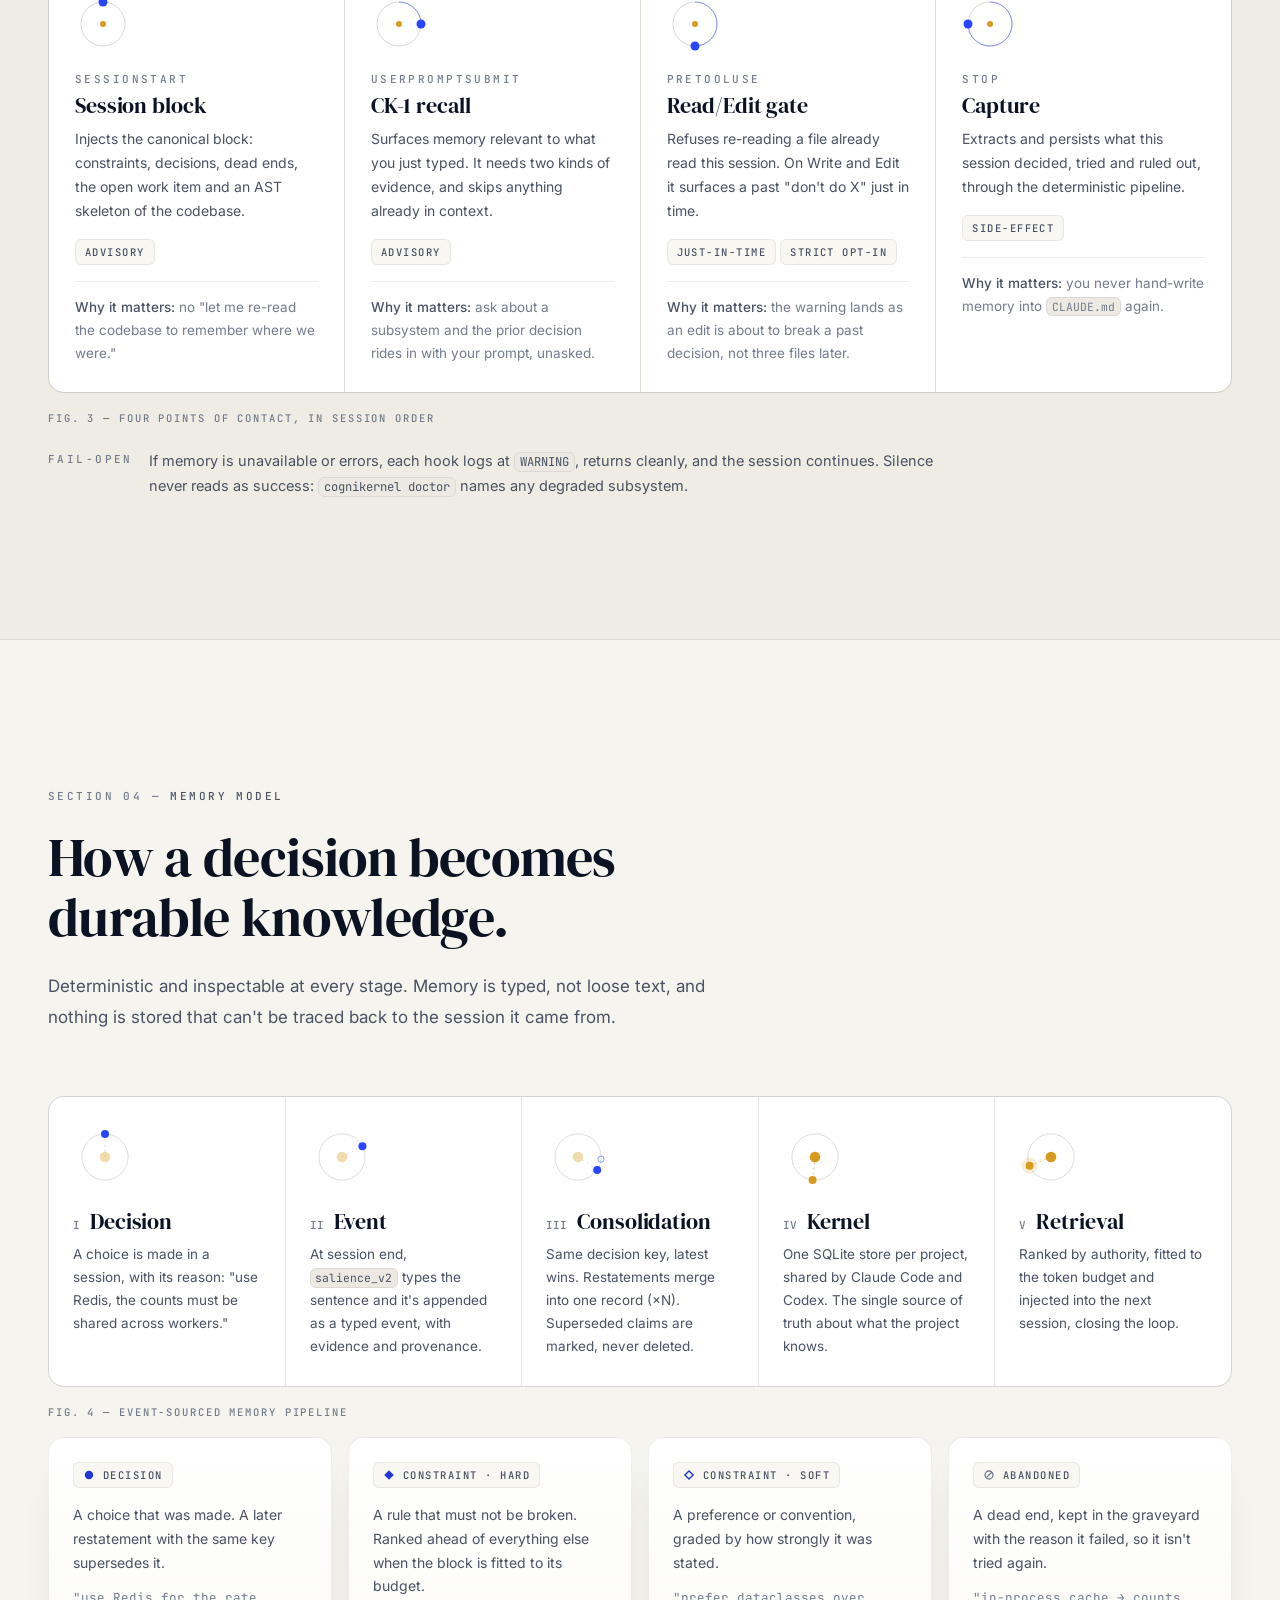
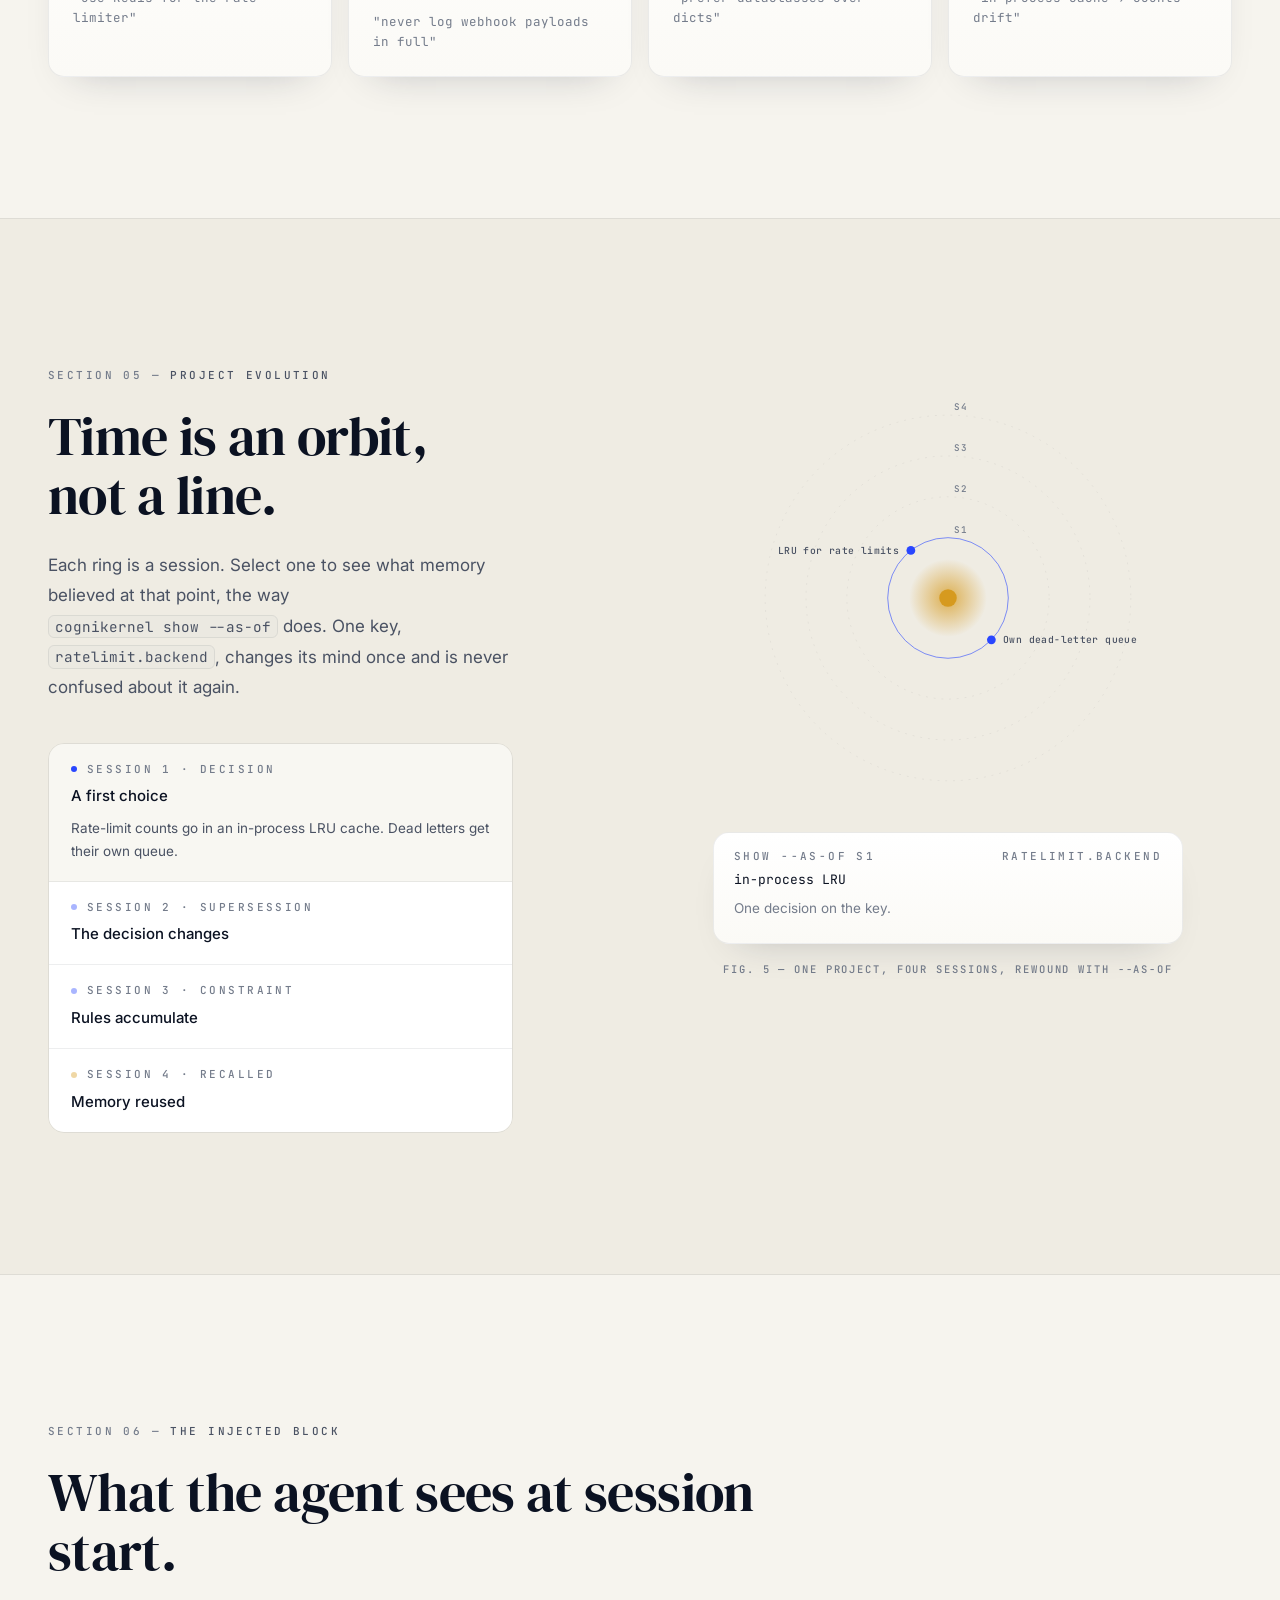
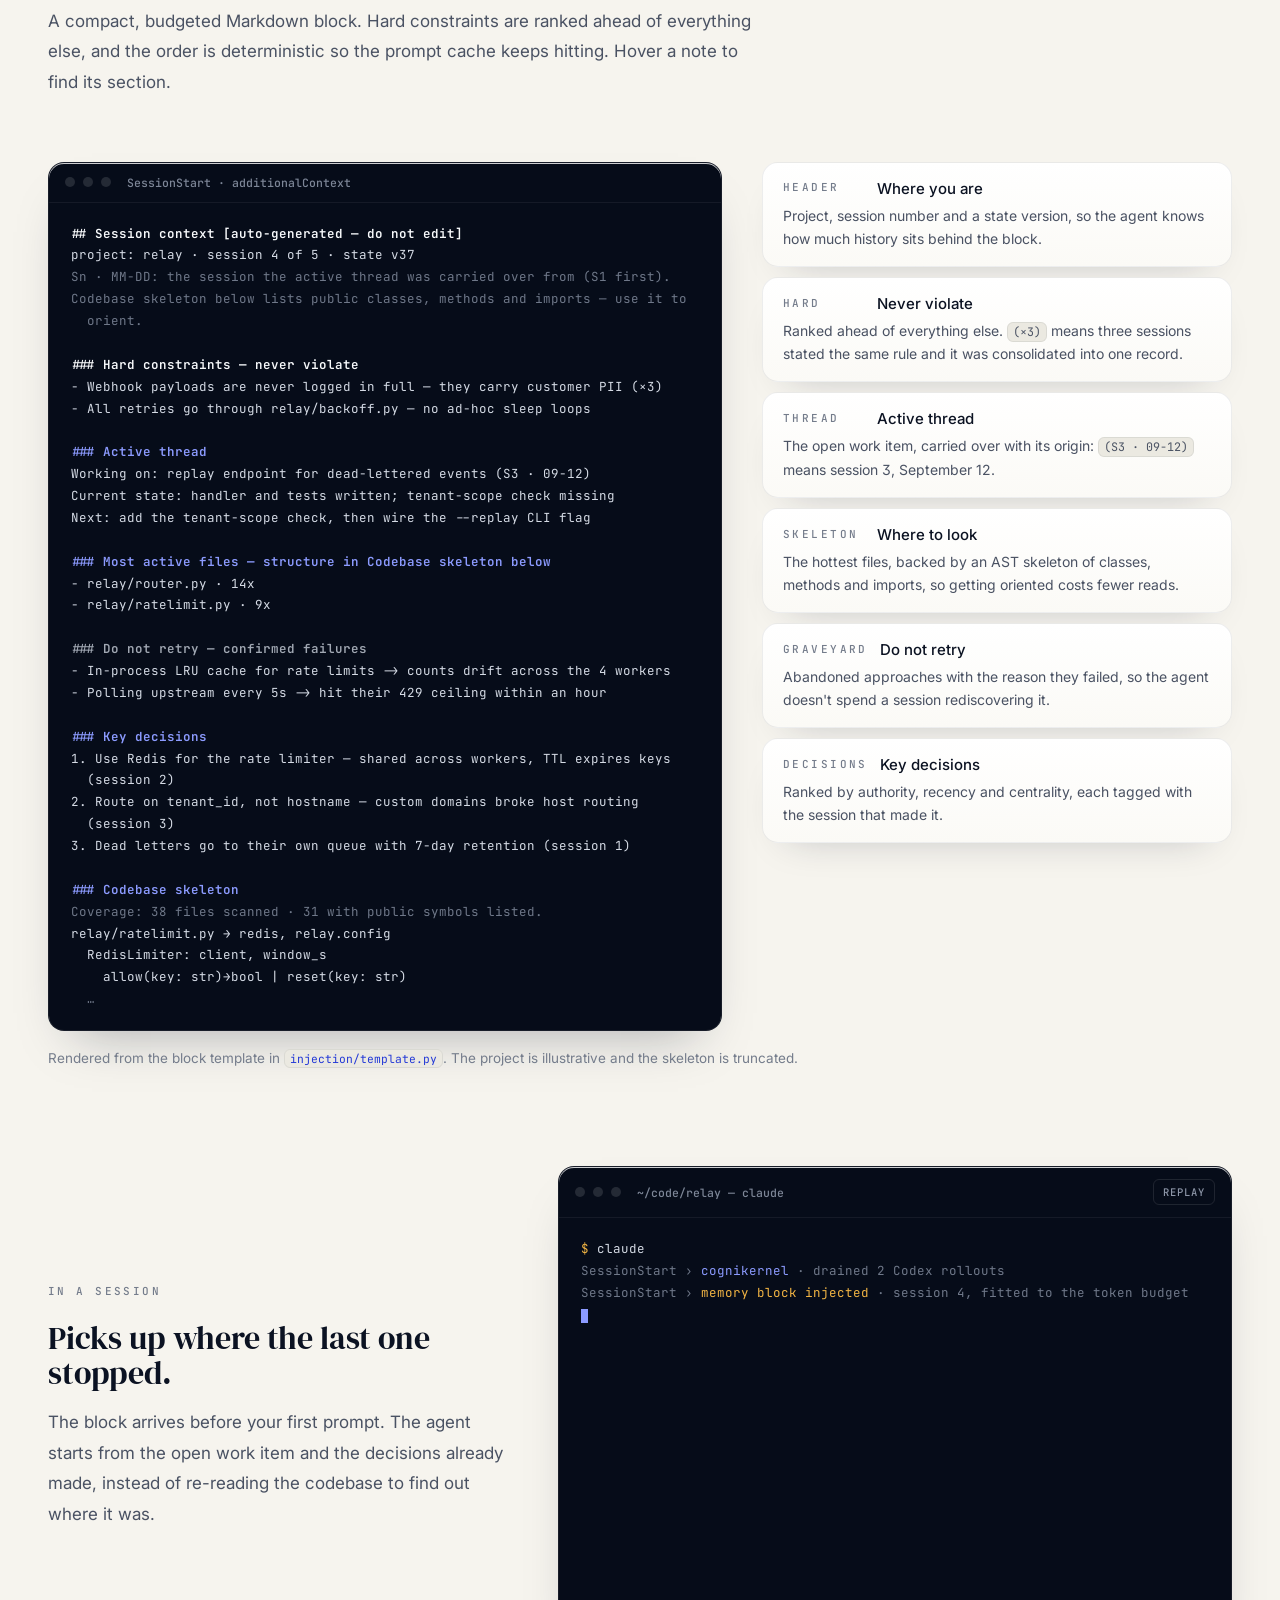
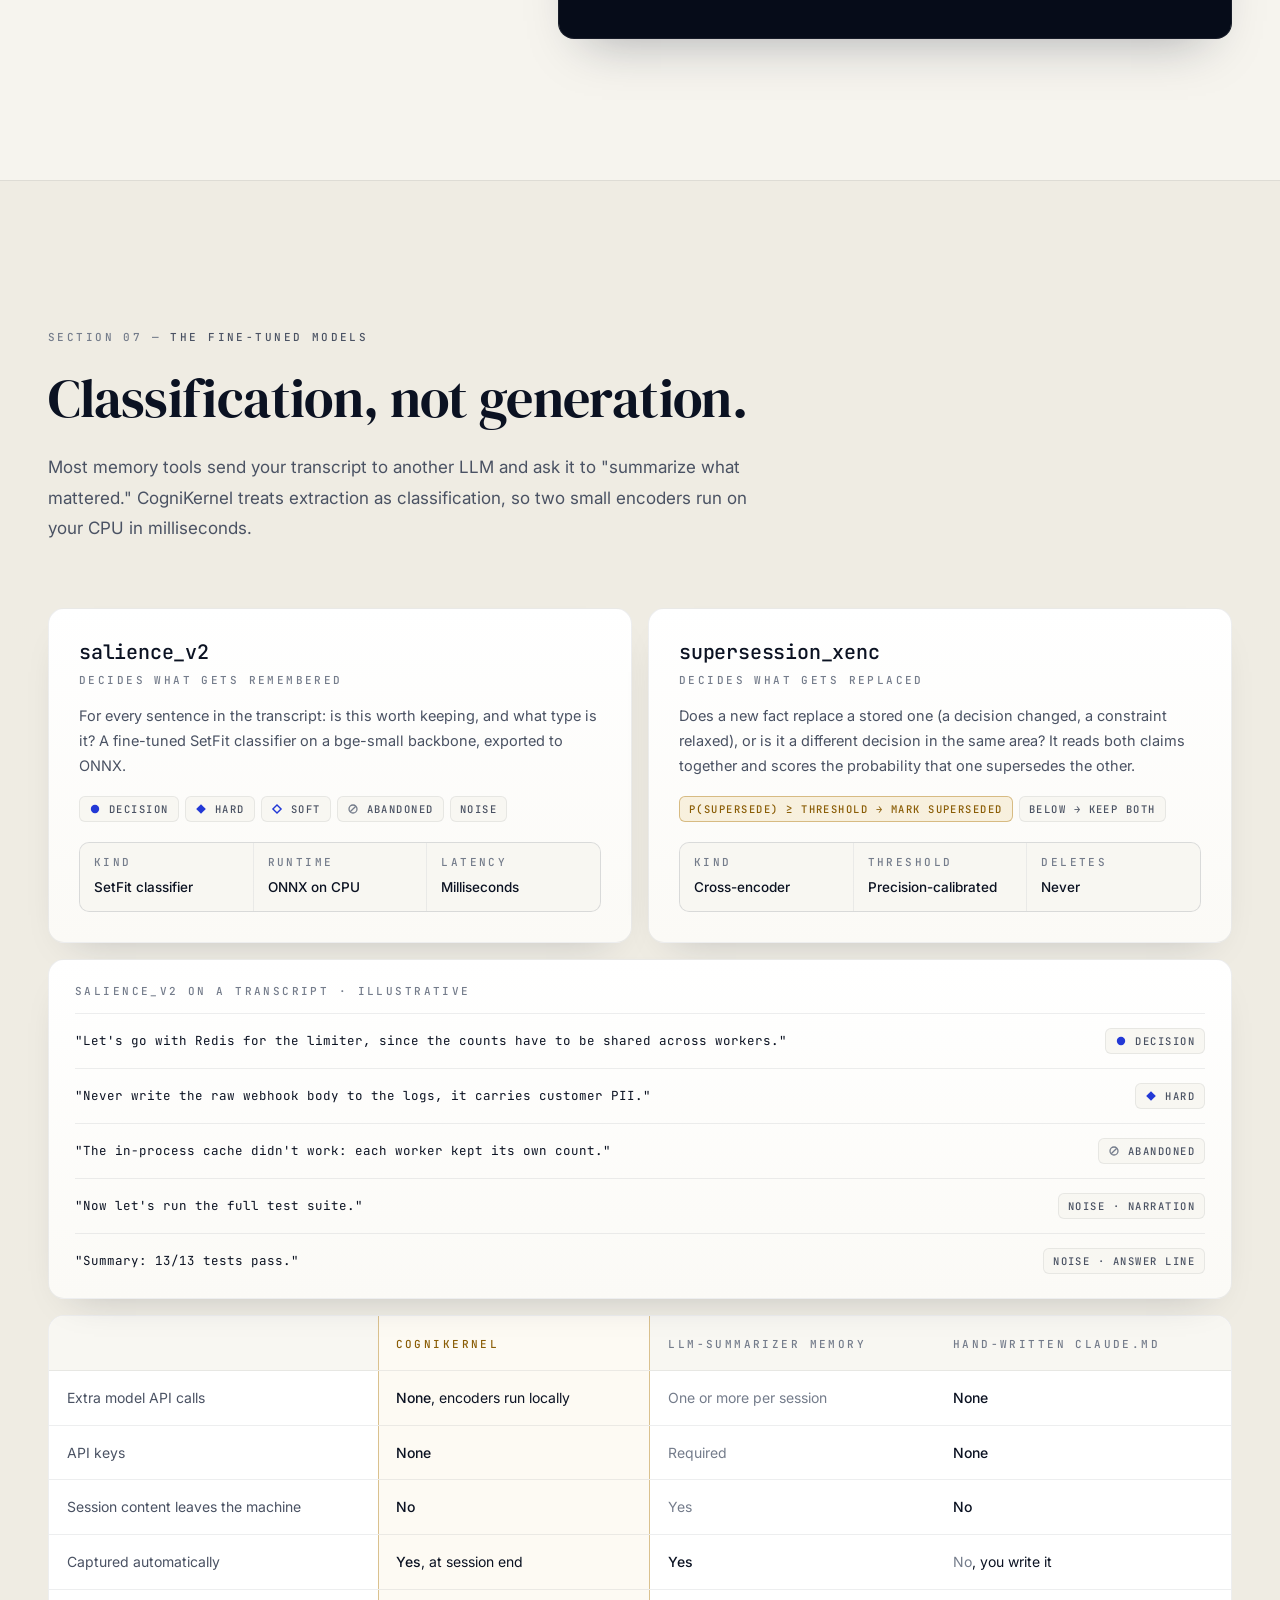
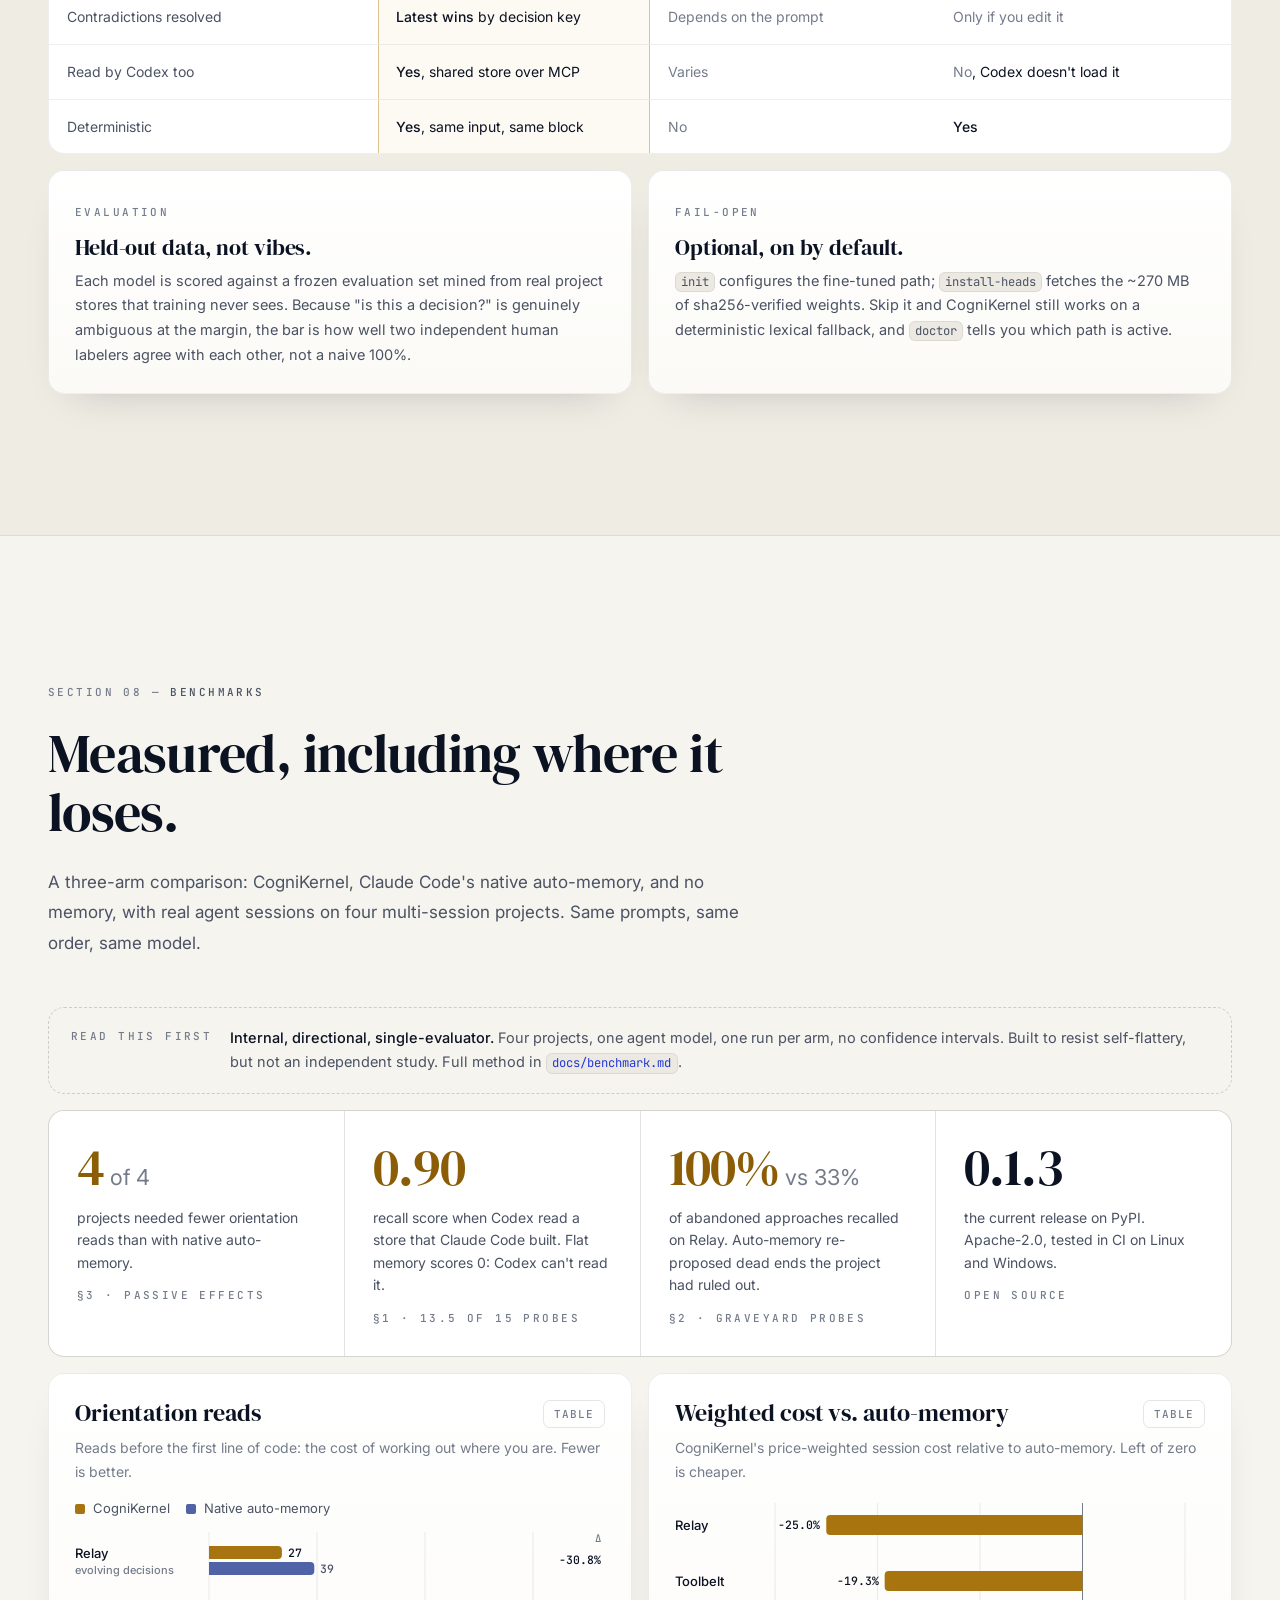
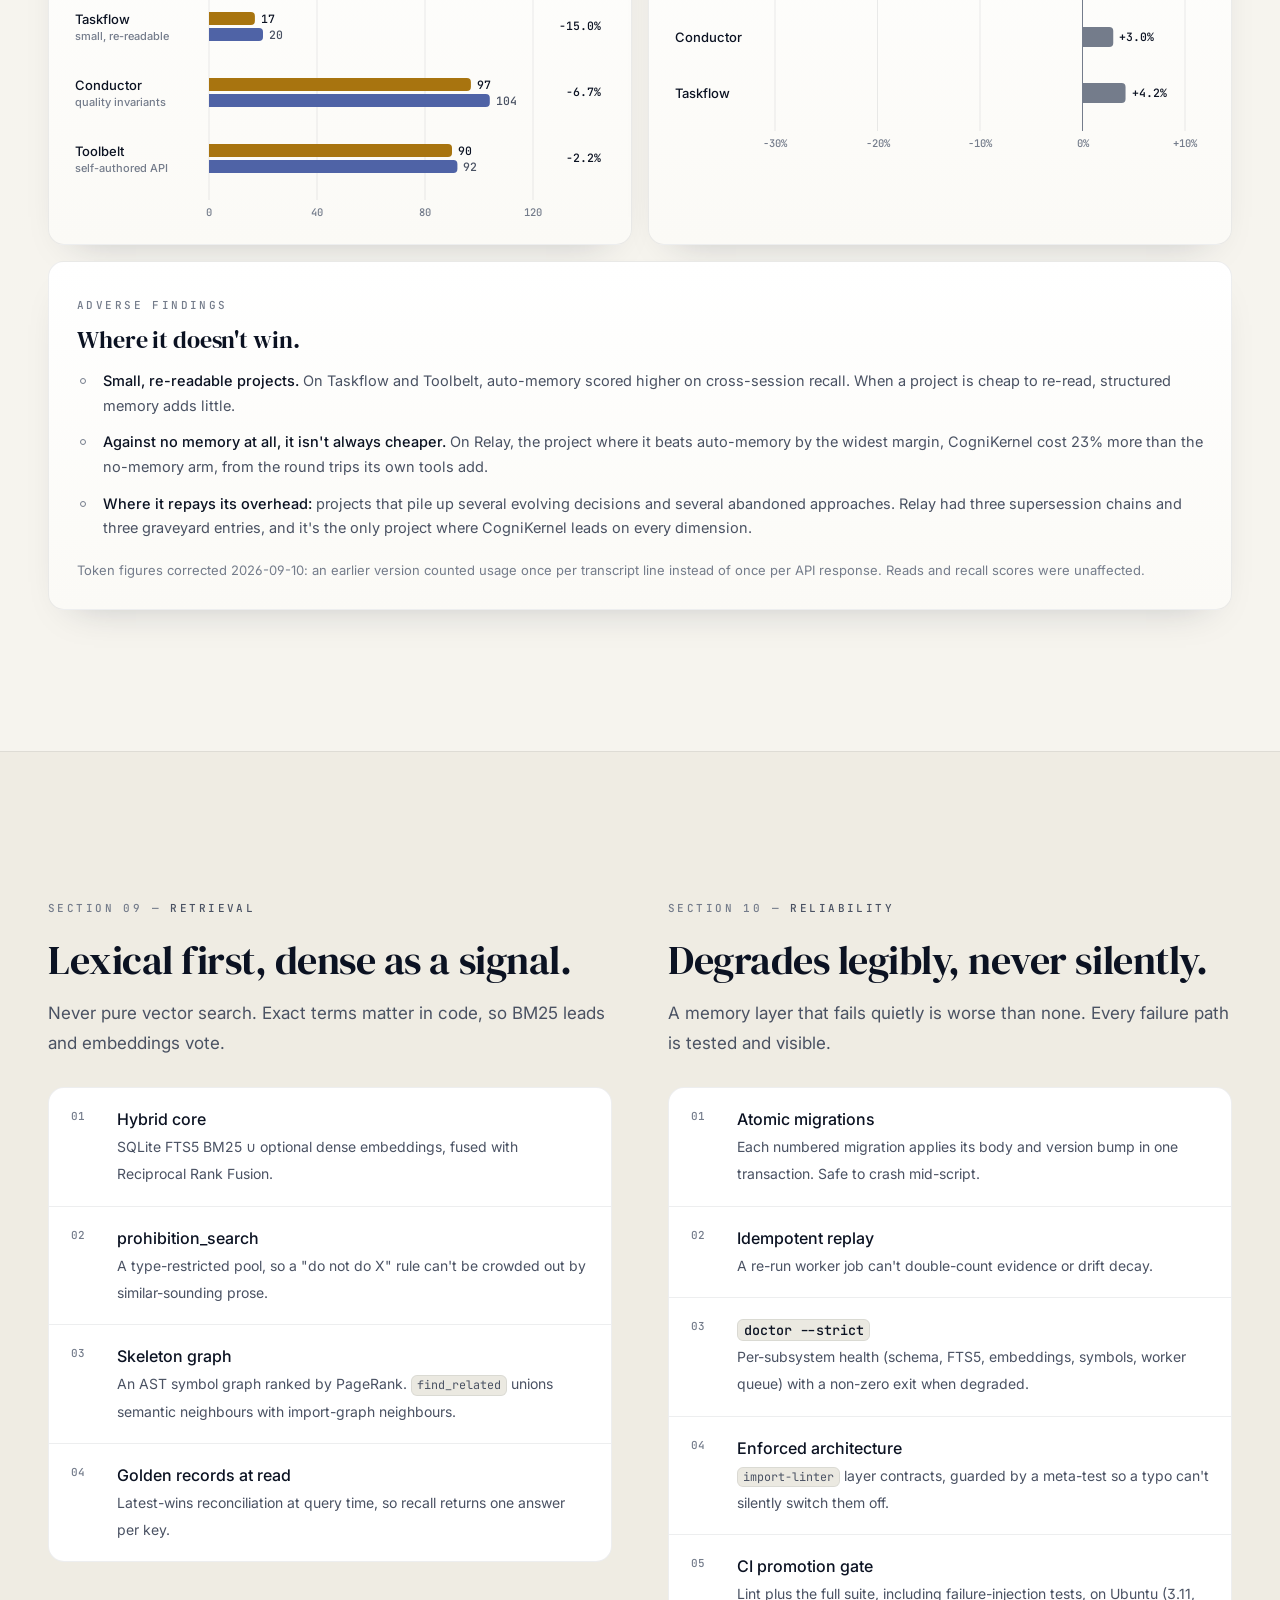
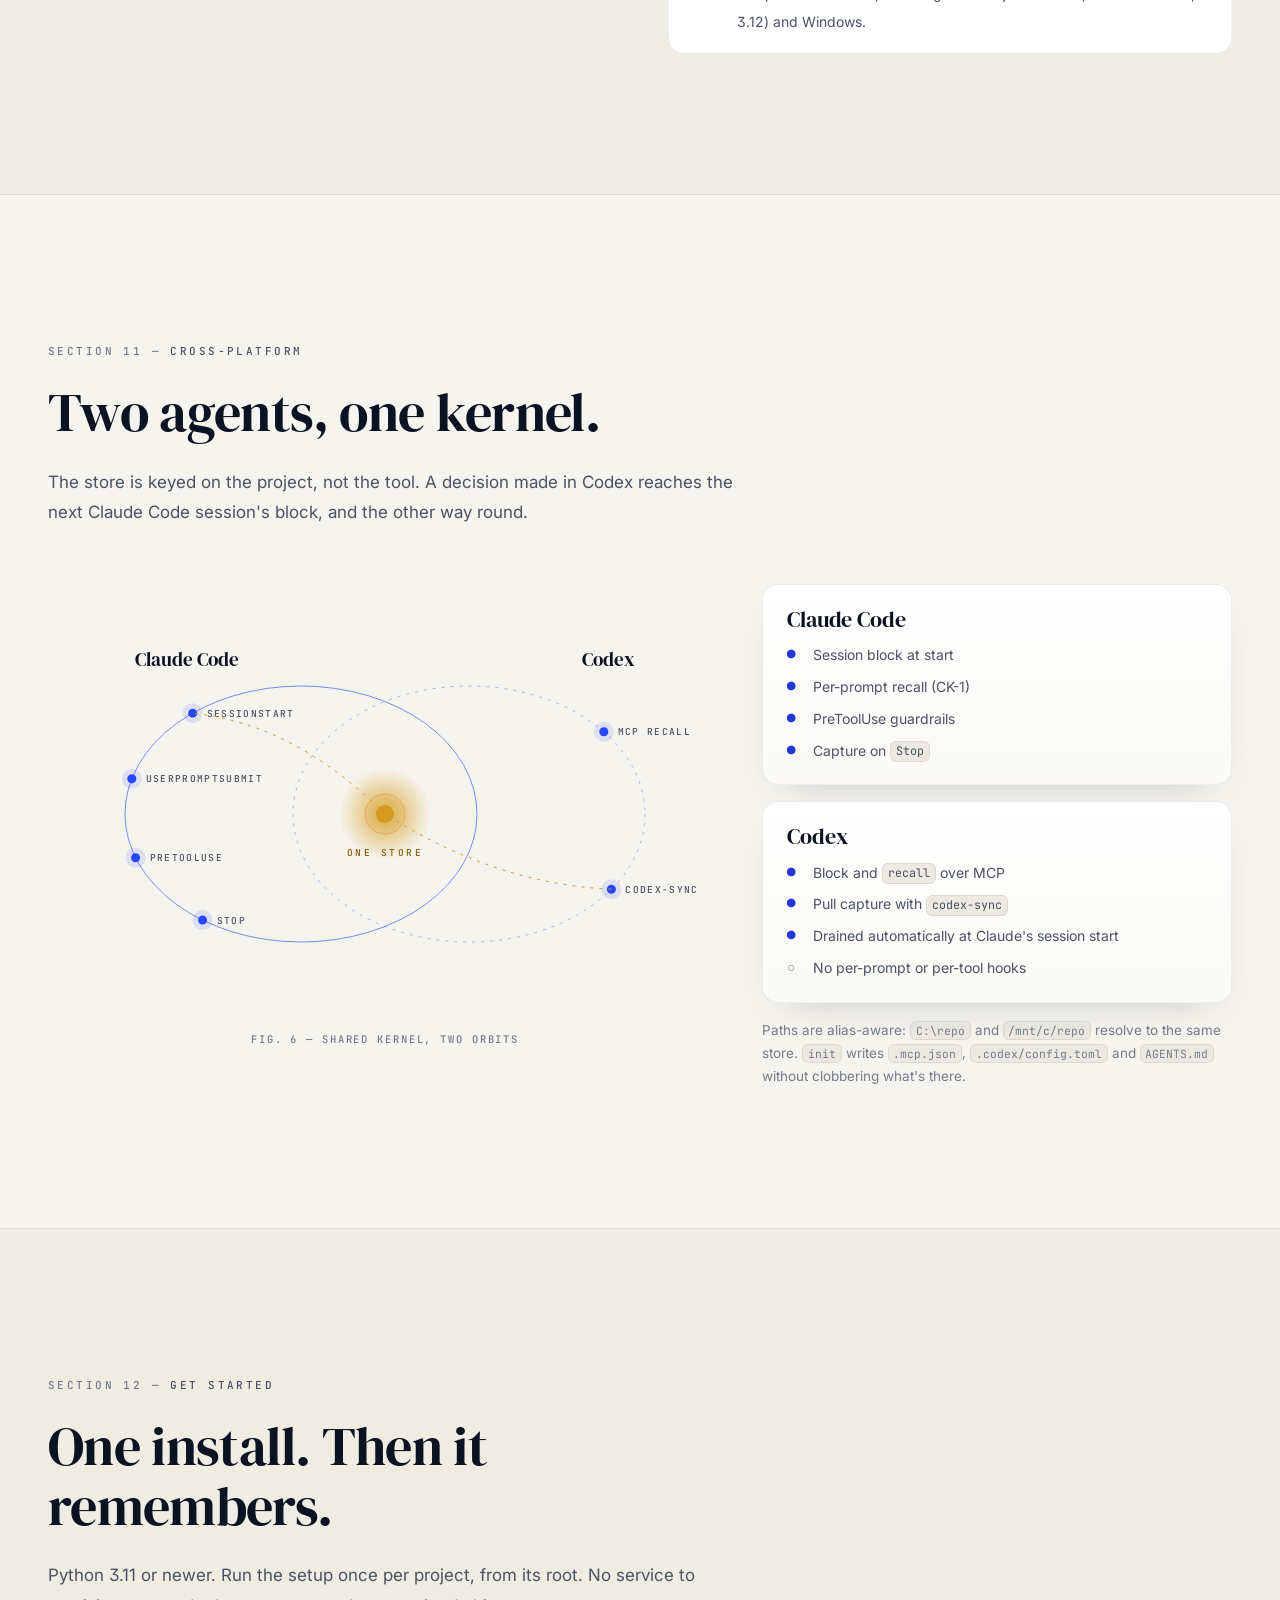
==== commit ba22af30: "Redesign the project site around the kernel Same content, new visual language: an observatory, not a" ====
--- a/site/index.html
+++ b/site/index.html
@@ -3,23 +3,23 @@
 <head>
   <meta charset="utf-8">
   <meta name="viewport" content="width=device-width, initial-scale=1">
-  <title>CogniKernel — project memory for Claude Code and Codex</title>
-  <meta name="description" content="CogniKernel gives your project a memory that outlives any one AI coding session. Decisions, constraints and dead ends are captured locally by small fine-tuned encoders and injected at the next session start. No extra LLM, no API keys, nothing leaves your machine.">
-  <meta name="theme-color" content="#090c0b" media="(prefers-color-scheme: dark)">
-  <meta name="theme-color" content="#fbfaf6" media="(prefers-color-scheme: light)">
+  <title>CogniKernel — memory infrastructure for coding agents</title>
+  <meta name="description" content="CogniKernel is an event-sourced memory layer for Claude Code and Codex. It captures decisions, constraints and abandoned approaches with small local encoders, and injects the right context into the next session. No extra LLM, no API keys, nothing leaves your machine.">
+  <meta name="theme-color" content="#081020" media="(prefers-color-scheme: dark)">
+  <meta name="theme-color" content="#f6f4ee" media="(prefers-color-scheme: light)">
   <link rel="canonical" href="https://kanishknoir.github.io/cognikernel/">
   <link rel="icon" href="assets/favicon.svg" type="image/svg+xml">
 
   <meta property="og:type" content="website">
-  <meta property="og:title" content="CogniKernel — your AI coding agent, minus the amnesia">
-  <meta property="og:description" content="Persistent, structured project memory for Claude Code and Codex. Local, deterministic, no extra LLM.">
+  <meta property="og:title" content="CogniKernel — memory for coding agents">
+  <meta property="og:description" content="An event-sourced memory layer for Claude Code and Codex. Local, deterministic, no extra LLM.">
   <meta property="og:url" content="https://kanishknoir.github.io/cognikernel/">
   <meta property="og:image" content="https://kanishknoir.github.io/cognikernel/assets/og.png">
   <meta property="og:image:width" content="1200">
   <meta property="og:image:height" content="630">
   <meta name="twitter:card" content="summary_large_image">
-  <meta name="twitter:title" content="CogniKernel — your AI coding agent, minus the amnesia">
-  <meta name="twitter:description" content="Persistent, structured project memory for Claude Code and Codex. Local, deterministic, no extra LLM.">
+  <meta name="twitter:title" content="CogniKernel — memory for coding agents">
+  <meta name="twitter:description" content="An event-sourced memory layer for Claude Code and Codex. Local, deterministic, no extra LLM.">
   <meta name="twitter:image" content="https://kanishknoir.github.io/cognikernel/assets/og.png">
 
   <script>
@@ -28,7 +28,7 @@
   </script>
   <link rel="preconnect" href="https://fonts.googleapis.com">
   <link rel="preconnect" href="https://fonts.gstatic.com" crossorigin>
-  <link href="https://fonts.googleapis.com/css2?family=Inter:wght@400;500;600;700&family=JetBrains+Mono:wght@400;500;600;700&family=Space+Grotesk:wght@500;600;700&display=swap" rel="stylesheet">
+  <link href="https://fonts.googleapis.com/css2?family=DM+Serif+Display&family=Inter:wght@400;500;600&family=JetBrains+Mono:wght@400;500;600&display=swap" rel="stylesheet">
   <link rel="stylesheet" href="assets/style.css">
 
   <script type="application/ld+json">
@@ -50,70 +50,53 @@
 </head>
 <body>
 <a class="skip" href="#main">Skip to content</a>
-<div class="bg-grid" aria-hidden="true"></div>
-
-<!-- SVG sprite: icons referenced with <use href="#i-..."> -->
+
+<!-- Symbols. The type glyphs are the site's star-map key: shape encodes the
+     memory type, gold encodes "recalled into the current session". -->
 <svg width="0" height="0" style="position:absolute" aria-hidden="true">
   <defs>
+    <symbol id="g-dec" viewBox="0 0 12 12"><circle cx="6" cy="6" r="4.2" fill="currentColor"/></symbol>
+    <symbol id="g-hard" viewBox="0 0 12 12"><path d="M6 1.2 10.8 6 6 10.8 1.2 6z" fill="currentColor"/></symbol>
+    <symbol id="g-soft" viewBox="0 0 12 12"><path d="M6 1.9 10.1 6 6 10.1 1.9 6z" fill="none" stroke="currentColor" stroke-width="1.4"/></symbol>
+    <symbol id="g-dead" viewBox="0 0 12 12"><circle cx="6" cy="6" r="4" fill="none" stroke="currentColor" stroke-width="1.3"/><path d="M3.2 8.8 8.8 3.2" stroke="currentColor" stroke-width="1.3"/></symbol>
+    <symbol id="g-gold" viewBox="0 0 12 12"><circle cx="6" cy="6" r="5.3" fill="none" stroke="currentColor" stroke-opacity=".5"/><circle cx="6" cy="6" r="3.2" fill="currentColor"/></symbol>
+    <symbol id="i-kernel" viewBox="0 0 32 32"><circle cx="16" cy="16" r="14" fill="none" stroke="#2946ff" stroke-opacity=".55"/><ellipse cx="16" cy="16" rx="14" ry="6" fill="none" stroke="#2946ff" stroke-opacity=".4" transform="rotate(-28 16 16)"/><circle cx="16" cy="16" r="4.5" fill="#f2b544"/><circle cx="27.5" cy="10" r="2" fill="#5c73ff"/></symbol>
     <symbol id="i-github" viewBox="0 0 24 24"><path fill="currentColor" d="M12 .5a11.5 11.5 0 0 0-3.64 22.41c.58.1.79-.25.79-.56v-2c-3.2.7-3.88-1.37-3.88-1.37-.53-1.33-1.28-1.69-1.28-1.69-1.05-.71.08-.7.08-.7 1.16.08 1.77 1.19 1.77 1.19 1.03 1.77 2.7 1.26 3.36.96.1-.75.4-1.26.73-1.55-2.55-.29-5.24-1.28-5.24-5.68 0-1.26.45-2.28 1.19-3.09-.12-.29-.52-1.46.11-3.05 0 0 .97-.31 3.17 1.18a11 11 0 0 1 5.78 0c2.2-1.49 3.17-1.18 3.17-1.18.63 1.59.23 2.76.11 3.05.74.81 1.19 1.83 1.19 3.09 0 4.41-2.69 5.38-5.26 5.67.41.36.78 1.06.78 2.14v3.17c0 .31.21.67.8.56A11.5 11.5 0 0 0 12 .5Z"/></symbol>
-    <symbol id="i-star" viewBox="0 0 24 24"><path fill="none" stroke="currentColor" stroke-width="2" stroke-linejoin="round" d="m12 2.8 2.8 5.9 6.4.8-4.7 4.4 1.2 6.4L12 17.2l-5.7 3.1 1.2-6.4-4.7-4.4 6.4-.8z"/></symbol>
-    <symbol id="i-sun" viewBox="0 0 24 24"><g fill="none" stroke="currentColor" stroke-width="2" stroke-linecap="round"><circle cx="12" cy="12" r="4"/><path d="M12 2v2M12 20v2M4.9 4.9l1.4 1.4M17.7 17.7l1.4 1.4M2 12h2M20 12h2M4.9 19.1l1.4-1.4M17.7 6.3l1.4-1.4"/></g></symbol>
-    <symbol id="i-moon" viewBox="0 0 24 24"><path fill="none" stroke="currentColor" stroke-width="2" stroke-linejoin="round" d="M20.5 14.5A8.5 8.5 0 1 1 9.5 3.5a7 7 0 0 0 11 11Z"/></symbol>
-    <symbol id="i-menu" viewBox="0 0 24 24"><path fill="none" stroke="currentColor" stroke-width="2" stroke-linecap="round" d="M4 7h16M4 12h16M4 17h16"/></symbol>
-    <symbol id="i-copy" viewBox="0 0 24 24"><g fill="none" stroke="currentColor" stroke-width="2" stroke-linejoin="round"><rect x="8" y="8" width="13" height="13" rx="2.5"/><path d="M16 8V5.5A2.5 2.5 0 0 0 13.5 3h-8A2.5 2.5 0 0 0 3 5.5v8A2.5 2.5 0 0 0 5.5 16H8"/></g></symbol>
-    <symbol id="i-check" viewBox="0 0 24 24"><path fill="none" stroke="currentColor" stroke-width="2.5" stroke-linecap="round" stroke-linejoin="round" d="m5 12.5 4.5 4.5L19 7.5"/></symbol>
-    <symbol id="i-lock" viewBox="0 0 24 24"><g fill="none" stroke="currentColor" stroke-width="2" stroke-linejoin="round"><rect x="4" y="10.5" width="16" height="10.5" rx="2.5"/><path d="M8 10.5V7.5a4 4 0 0 1 8 0v3"/></g></symbol>
-    <symbol id="i-key" viewBox="0 0 24 24"><g fill="none" stroke="currentColor" stroke-width="2" stroke-linecap="round"><circle cx="8" cy="15" r="4.5"/><path d="m11.2 11.8 8.3-8.3M16.5 6.5l2.5 2.5M14 9l2 2"/></g></symbol>
-    <symbol id="i-cpu" viewBox="0 0 24 24"><g fill="none" stroke="currentColor" stroke-width="2" stroke-linejoin="round"><rect x="6" y="6" width="12" height="12" rx="2"/><rect x="9.5" y="9.5" width="5" height="5" rx="1"/><path d="M9 2v4M15 2v4M9 18v4M15 18v4M2 9h4M2 15h4M18 9h4M18 15h4"/></g></symbol>
-    <symbol id="i-swap" viewBox="0 0 24 24"><path fill="none" stroke="currentColor" stroke-width="2" stroke-linecap="round" stroke-linejoin="round" d="M4 8h14l-4-4M20 16H6l4 4"/></symbol>
-    <symbol id="i-play" viewBox="0 0 24 24"><path fill="none" stroke="currentColor" stroke-width="2" stroke-linejoin="round" d="M7 4.5v15l12.5-7.5z"/></symbol>
-    <symbol id="i-msg" viewBox="0 0 24 24"><path fill="none" stroke="currentColor" stroke-width="2" stroke-linejoin="round" d="M4 5h16v11H9l-5 4z"/></symbol>
-    <symbol id="i-shield" viewBox="0 0 24 24"><g fill="none" stroke="currentColor" stroke-width="2" stroke-linejoin="round"><path d="M12 2.5 4 5.5v6c0 5 3.4 8.7 8 10 4.6-1.3 8-5 8-10v-6z"/><path d="m8.5 12 2.5 2.5 4.5-5"/></g></symbol>
-    <symbol id="i-save" viewBox="0 0 24 24"><g fill="none" stroke="currentColor" stroke-width="2" stroke-linejoin="round"><path d="M5 3h11l4 4v13a1 1 0 0 1-1 1H5a1 1 0 0 1-1-1V4a1 1 0 0 1 1-1z"/><path d="M8 3v5h7V3M7 21v-7h10v7"/></g></symbol>
-    <symbol id="i-warn" viewBox="0 0 24 24"><g fill="none" stroke="currentColor" stroke-width="2" stroke-linecap="round" stroke-linejoin="round"><path d="M10.3 3.9 2.4 17.5A2 2 0 0 0 4.1 20.5h15.8a2 2 0 0 0 1.7-3L13.7 3.9a2 2 0 0 0-3.4 0z"/><path d="M12 9v4.5M12 17h.01"/></g></symbol>
-    <symbol id="i-search" viewBox="0 0 24 24"><g fill="none" stroke="currentColor" stroke-width="2" stroke-linecap="round"><circle cx="11" cy="11" r="7"/><path d="m20 20-4-4"/></g></symbol>
-    <symbol id="i-db" viewBox="0 0 24 24"><g fill="none" stroke="currentColor" stroke-width="1.8"><ellipse cx="12" cy="5.5" rx="8" ry="3"/><path d="M4 5.5v13c0 1.7 3.6 3 8 3s8-1.3 8-3v-13M4 12c0 1.7 3.6 3 8 3s8-1.3 8-3"/></g></symbol>
-    <symbol id="i-layers" viewBox="0 0 24 24"><g fill="none" stroke="currentColor" stroke-width="2" stroke-linejoin="round"><path d="m12 3 9 5-9 5-9-5z"/><path d="m3 13 9 5 9-5"/></g></symbol>
-    <symbol id="i-graph" viewBox="0 0 24 24"><g fill="none" stroke="currentColor" stroke-width="2"><circle cx="5" cy="6" r="2.5"/><circle cx="19" cy="6" r="2.5"/><circle cx="12" cy="18" r="2.5"/><path d="M7.5 6h9M6.3 8.2l4.4 7.6M17.7 8.2l-4.4 7.6"/></g></symbol>
-    <symbol id="i-ban" viewBox="0 0 24 24"><g fill="none" stroke="currentColor" stroke-width="2"><circle cx="12" cy="12" r="9"/><path d="m5.7 5.7 12.6 12.6"/></g></symbol>
-    <symbol id="i-merge" viewBox="0 0 24 24"><g fill="none" stroke="currentColor" stroke-width="2" stroke-linecap="round"><circle cx="6" cy="5" r="2.5"/><circle cx="6" cy="19" r="2.5"/><circle cx="18" cy="12" r="2.5"/><path d="M6 7.5v9M6 8c0 3 3 4 9.5 4"/></g></symbol>
-    <symbol id="i-replay" viewBox="0 0 24 24"><g fill="none" stroke="currentColor" stroke-width="2" stroke-linecap="round" stroke-linejoin="round"><path d="M3 12a9 9 0 1 0 3-6.7L3 8"/><path d="M3 3v5h5"/></g></symbol>
-    <symbol id="i-stetho" viewBox="0 0 24 24"><g fill="none" stroke="currentColor" stroke-width="2" stroke-linecap="round"><path d="M6 3v6a5 5 0 0 0 10 0V3"/><path d="M11 14v2a5 5 0 0 0 10 0v-1"/><circle cx="21" cy="13" r="2"/></g></symbol>
-    <symbol id="i-boundary" viewBox="0 0 24 24"><g fill="none" stroke="currentColor" stroke-width="2" stroke-linejoin="round"><rect x="3" y="3" width="18" height="18" rx="3" stroke-dasharray="3 3"/><rect x="8" y="8" width="8" height="8" rx="1.5"/></g></symbol>
-    <symbol id="i-gate" viewBox="0 0 24 24"><g fill="none" stroke="currentColor" stroke-width="2" stroke-linecap="round"><path d="M4 21V5M20 21V5M4 9h16M4 15h16"/></g></symbol>
-    <symbol id="i-arrow" viewBox="0 0 24 24"><path fill="none" stroke="currentColor" stroke-width="2" stroke-linecap="round" stroke-linejoin="round" d="M5 12h14M13 6l6 6-6 6"/></symbol>
-    <symbol id="i-box" viewBox="0 0 24 24"><g fill="none" stroke="currentColor" stroke-width="2" stroke-linejoin="round"><path d="m12 2.5 8.5 4.5v10L12 21.5 3.5 17V7z"/><path d="m3.5 7 8.5 4.5L20.5 7M12 11.5v10"/></g></symbol>
+    <symbol id="i-star" viewBox="0 0 24 24"><path fill="none" stroke="currentColor" stroke-width="1.8" stroke-linejoin="round" d="m12 2.8 2.8 5.9 6.4.8-4.7 4.4 1.2 6.4L12 17.2l-5.7 3.1 1.2-6.4-4.7-4.4 6.4-.8z"/></symbol>
+    <symbol id="i-sun" viewBox="0 0 24 24"><g fill="none" stroke="currentColor" stroke-width="1.8" stroke-linecap="round"><circle cx="12" cy="12" r="4"/><path d="M12 2v2M12 20v2M4.9 4.9l1.4 1.4M17.7 17.7l1.4 1.4M2 12h2M20 12h2M4.9 19.1l1.4-1.4M17.7 6.3l1.4-1.4"/></g></symbol>
+    <symbol id="i-moon" viewBox="0 0 24 24"><path fill="none" stroke="currentColor" stroke-width="1.8" stroke-linejoin="round" d="M20.5 14.5A8.5 8.5 0 1 1 9.5 3.5a7 7 0 0 0 11 11Z"/></symbol>
+    <symbol id="i-menu" viewBox="0 0 24 24"><path fill="none" stroke="currentColor" stroke-width="1.8" stroke-linecap="round" d="M4 7h16M4 12h16M4 17h16"/></symbol>
+    <symbol id="i-copy" viewBox="0 0 24 24"><g fill="none" stroke="currentColor" stroke-width="1.8" stroke-linejoin="round"><rect x="8" y="8" width="13" height="13" rx="2.5"/><path d="M16 8V5.5A2.5 2.5 0 0 0 13.5 3h-8A2.5 2.5 0 0 0 3 5.5v8A2.5 2.5 0 0 0 5.5 16H8"/></g></symbol>
+    <symbol id="i-check" viewBox="0 0 24 24"><path fill="none" stroke="currentColor" stroke-width="2.2" stroke-linecap="round" stroke-linejoin="round" d="m5 12.5 4.5 4.5L19 7.5"/></symbol>
+    <symbol id="i-arrow" viewBox="0 0 24 24"><path fill="none" stroke="currentColor" stroke-width="1.8" stroke-linecap="round" stroke-linejoin="round" d="M5 12h14M13 6l6 6-6 6"/></symbol>
+    <symbol id="i-search" viewBox="0 0 24 24"><g fill="none" stroke="currentColor" stroke-width="1.8" stroke-linecap="round"><circle cx="11" cy="11" r="7"/><path d="m20 20-4-4"/></g></symbol>
   </defs>
 </svg>
 
 <div class="notice" role="note">
-  <strong>Updates are paused.</strong> CogniKernel
-  <a href="https://pypi.org/project/cognikernel/0.1.3/">v0.1.3</a> is the current release and stays current until work resumes.
+  <b>Updates are paused</b> · <a href="https://pypi.org/project/cognikernel/0.1.3/">v0.1.3</a> is the current release and stays current until work resumes
 </div>
 
 <header class="nav" id="nav">
-  <div class="wrap nav-inner">
+  <div class="shell nav-in">
     <a class="brand" href="#top" aria-label="CogniKernel home">
-      <img src="assets/favicon.svg" alt="" width="28" height="28">
-      CogniKernel <span class="ver" id="ver">v0.1.3</span>
+      <svg aria-hidden="true"><use href="#i-kernel"/></svg>CogniKernel <span class="ver" id="ver">v0.1.3</span>
     </a>
     <nav class="nav-links" id="nav-links" aria-label="Sections">
-      <a href="#why">Why</a>
-      <a href="#loop">How it works</a>
-      <a href="#memory">Memory</a>
-      <a href="#models">Models</a>
+      <a href="#features">Features</a>
+      <a href="#architecture">Architecture</a>
+      <a href="#memory-model">Memory Model</a>
       <a href="#benchmarks">Benchmarks</a>
-      <a href="#quickstart">Quickstart</a>
-      <a href="#reference">Reference</a>
+      <a href="#docs">Docs</a>
     </nav>
-    <div class="nav-right">
+    <div class="nav-r">
       <button class="icon-btn theme-toggle" id="theme-toggle" type="button" aria-label="Toggle color theme">
         <svg class="moon"><use href="#i-moon"/></svg><svg class="sun"><use href="#i-sun"/></svg>
       </button>
       <a class="icon-btn" href="https://github.com/KanishkNoir/cognikernel" aria-label="CogniKernel on GitHub">
-        <svg><use href="#i-github"/></svg><span class="gh-label">GitHub</span>
-        <svg style="width:13px;height:13px;color:var(--ink-3)"><use href="#i-star"/></svg><span class="count" id="stars"></span>
+        <svg><use href="#i-github"/></svg><span class="gh-label">GitHub</span><span class="count" id="stars"></span>
       </a>
+      <a class="btn btn-primary nav-cta" href="#get-started">Get Started</a>
       <button class="icon-btn menu-btn" id="menu-btn" type="button" aria-label="Open menu" aria-expanded="false" aria-controls="nav-links">
         <svg><use href="#i-menu"/></svg>
       </button>
@@ -125,281 +108,375 @@
 
 <!-- ═══════════════════════════════ HERO ═══════════════════════════════ -->
 <div class="hero" id="top">
-  <div class="wrap">
-<pre class="ascii" aria-hidden="true"> ██████╗ ██████╗  ██████╗ ███╗   ██╗██╗██╗  ██╗███████╗██████╗ ███╗   ██╗███████╗██╗
-██╔════╝██╔═══██╗██╔════╝ ████╗  ██║██║██║ ██╔╝██╔════╝██╔══██╗████╗  ██║██╔════╝██║
-██║     ██║   ██║██║  ███╗██╔██╗ ██║██║█████╔╝ █████╗  ██████╔╝██╔██╗ ██║█████╗  ██║
-██║     ██║   ██║██║   ██║██║╚██╗██║██║██╔═██╗ ██╔══╝  ██╔══██╗██║╚██╗██║██╔══╝  ██║
-╚██████╗╚██████╔╝╚██████╔╝██║ ╚████║██║██║  ██╗███████╗██║  ██║██║ ╚████║███████╗███████╗
- ╚═════╝ ╚═════╝  ╚═════╝ ╚═╝  ╚═══╝╚═╝╚═╝  ╚═╝╚══════╝╚═╝  ╚═╝╚═╝  ╚═══╝╚══════╝╚══════╝</pre>
-    <div class="eyebrow"><span class="dot"></span>Project memory for Claude Code &amp; Codex</div>
-    <h1>Your coding agent has <br><span class="strike">amnesia</span> <span class="glow">a memory</span>.</h1>
-    <p class="lede">Every session starts from zero: it re-reads the same files, re-derives the same architecture, re-asks what you settled last week. <em>CogniKernel gives the project a memory that outlives any one session</em>, so the agent stops paying the same cost twice.</p>
-    <div class="hero-cta">
-      <div class="install-pill">
-        <span class="pr">$</span><code id="hero-cmd">pip install "cognikernel[embedding]"</code>
+  <div class="starfield"></div>
+  <div class="blueprint"></div>
+  <div class="halo"></div>
+  <div class="shell hero-grid">
+    <div class="hero-copy reveal">
+      <div class="kick"><span class="dot"></span><span class="eyebrow">Open-source memory infrastructure</span></div>
+      <h1>Memory for coding agents.<span class="dim">Context for every decision.</span></h1>
+      <p class="lede">CogniKernel is an event-sourced memory layer for Claude Code and Codex. It captures <b>decisions, constraints, abandoned approaches and architectural knowledge</b>, then injects the right context back into every coding session. Small encoders do the work on your CPU: no extra LLM, no API keys, nothing leaves your machine.</p>
+      <div class="hero-cta">
+        <a class="btn btn-primary" href="#get-started">Get Started <svg><use href="#i-arrow"/></svg></a>
+        <a class="btn btn-ghost" href="https://github.com/KanishkNoir/cognikernel"><svg><use href="#i-github"/></svg>View on GitHub</a>
+      </div>
+      <div class="install">
+        <span class="pr">$</span><code>pip install "cognikernel[embedding]"</code>
         <button class="copy" type="button" data-copy="pip install &quot;cognikernel[embedding]&quot;" aria-label="Copy install command"><svg class="cp"><use href="#i-copy"/></svg><svg class="ok"><use href="#i-check"/></svg></button>
       </div>
-      <a class="btn btn-primary" href="#quickstart">Get started <svg><use href="#i-arrow"/></svg></a>
-      <a class="btn btn-ghost" href="https://github.com/KanishkNoir/cognikernel"><svg><use href="#i-github"/></svg>Source</a>
-    </div>
-    <div class="chips">
-      <span class="chip"><svg><use href="#i-cpu"/></svg>No extra LLM in the loop</span>
-      <span class="chip"><svg><use href="#i-key"/></svg>No API keys</span>
-      <span class="chip"><svg><use href="#i-lock"/></svg>Nothing leaves your machine</span>
-      <span class="chip"><svg><use href="#i-swap"/></svg>One store, two agents</span>
-    </div>
-
-    <div class="term" role="group" aria-label="A Claude Code session starting with the CogniKernel memory block injected: hard constraints, abandoned approaches, key decisions and the active thread carried over from earlier sessions.">
-      <div class="term-bar"><i></i><i></i><i></i><span>~/code/relay — claude</span>
-        <button class="replay" id="term-replay" type="button"><svg style="width:12px;height:12px;display:inline;vertical-align:-1px"><use href="#i-replay"/></svg> replay</button>
-      </div>
-      <pre class="term-body" id="term" aria-hidden="true"></pre>
-    </div>
-    <p class="block-note" style="margin-top:14px">An illustrative session. The block follows the real template; the project is made up.</p>
+      <dl class="specs">
+        <div><dt class="eyebrow">License</dt><dd>Apache-2.0</dd></div>
+        <div><dt class="eyebrow">Runtime</dt><dd>Python 3.11+</dd></div>
+        <div><dt class="eyebrow">Storage</dt><dd>Local SQLite</dd></div>
+      </dl>
+    </div>
+
+    <div class="hero-viz reveal">
+      <div class="orbital">
+        <svg id="orbit-svg" viewBox="0 0 560 560" role="group" aria-label="Orbital map of an illustrative project's memory. The kernel sits at the centre; hard constraints orbit closest, decisions in the middle, abandoned approaches on the outer ring. Gold marks memories recalled for the current prompt."></svg>
+        <div class="panel readout" id="readout" aria-live="polite"></div>
+      </div>
+      <div class="key" aria-label="Key">
+        <span><svg class="glyph"><use href="#g-hard"/></svg>Hard constraint</span>
+        <span><svg class="glyph"><use href="#g-dec"/></svg>Decision</span>
+        <span><svg class="glyph"><use href="#g-soft"/></svg>Soft constraint</span>
+        <span><svg class="glyph g-dead"><use href="#g-dead"/></svg>Abandoned</span>
+        <span><svg class="glyph g-gold"><use href="#g-gold"/></svg>Recalled</span>
+      </div>
+      <p class="fig" style="text-align:center">Fig. 1 — An illustrative project; gold marks recall for the current prompt</p>
+    </div>
   </div>
 </div>
 
-<!-- ═══════════════════════════════ WHY ═══════════════════════════════ -->
-<section id="why">
-  <div class="wrap">
-    <div class="sec-head center reveal">
-      <div class="kicker"><span class="n">01</span> The problem</div>
-      <h2>Amnesia by design</h2>
-      <p>The model's weights are frozen, so its only memory is the context window. When a session ends, everything it learned about your project goes with it. Step through three sessions on the same question.</p>
+<!-- ═══════════════════════════════ PROBLEM ═══════════════════════════════ -->
+<section id="problem" class="alt">
+  <div class="shell">
+    <div class="sec-head reveal">
+      <span class="eyebrow">Section 01 — <b>The problem</b></span>
+      <h2>Every session starts from zero.</h2>
+      <p class="lede">A model's weights are frozen, so its only memory is the context window. When a session ends, everything it learned about your project goes with it. Step through three sessions on the same question.</p>
     </div>
 
     <div class="stepper reveal">
-      <div class="seg" role="tablist" aria-label="Session">
-        <button role="tab" aria-selected="true" data-s="1">Session 1</button>
-        <button role="tab" aria-selected="false" data-s="2">Session 2</button>
-        <button role="tab" aria-selected="false" data-s="3">Session 3</button>
-      </div>
-      <button class="linkbtn" id="amnesia-play" type="button"><svg style="width:12px;height:12px;display:inline;vertical-align:-1px"><use href="#i-play"/></svg> auto-play</button>
+      <div class="seg" role="group" aria-label="Session">
+        <button type="button" aria-pressed="true" data-s="1">Session 1</button>
+        <button type="button" aria-pressed="false" data-s="2">Session 2</button>
+        <button type="button" aria-pressed="false" data-s="3">Session 3</button>
+      </div>
+      <button class="linkbtn" id="amnesia-play" type="button">Auto-play</button>
     </div>
 
     <div class="vs reveal">
-      <div class="card bad">
-        <div class="vs-head"><h3>Without memory</h3><span class="meter">files read so far: <b id="m-bad">12</b></span></div>
-        <div class="vs-body" id="vs-bad"></div>
-      </div>
-      <div class="card good">
-        <div class="vs-head"><h3>With CogniKernel</h3><span class="meter">files read so far: <b id="m-good">12</b></span></div>
-        <div class="vs-body" id="vs-good"></div>
-      </div>
-    </div>
-    <p class="vs-foot">Illustrative. The measured numbers, including where memory doesn't pay off, are in <a href="#benchmarks">Benchmarks</a>.</p>
-
-    <div class="tally">
-      <div class="card reveal"><div class="big">Context rot</div><p>A long session's window fills with stale tool output and superseded instructions until quality degrades.</p></div>
-      <div class="card reveal"><div class="big">Cold starts</div><p>The moment a session ends, its understanding is gone. The next one pays the "getting up to speed" cost again.</p></div>
-      <div class="card reveal"><div class="big">Repeat mistakes</div><p>The approach you abandoned on Tuesday comes back on Thursday, because nothing recorded why it failed.</p></div>
-    </div>
-  </div>
-</section>
-
-<!-- ═══════════════════════════════ LOOP ═══════════════════════════════ -->
-<section id="loop">
-  <div class="wrap">
-    <div class="sec-head reveal">
-      <div class="kicker"><span class="n">02</span> How it works</div>
-      <h2>One loop: observe, remember, recall</h2>
-      <p>One side of the ring captures, the other recalls, and the event-sourced store at the centre holds it all. Click a stage, or let it cycle.</p>
+      <div class="panel">
+        <div class="vs-h"><span class="eyebrow">Without memory</span><span class="meter">files read: <b id="m-bad">12</b></span></div>
+        <div class="vs-b" id="vs-bad"></div>
+      </div>
+      <div class="panel good">
+        <div class="vs-h"><span class="eyebrow gold">With CogniKernel</span><span class="meter">files read: <b id="m-good">12</b></span></div>
+        <div class="vs-b" id="vs-good"></div>
+      </div>
+    </div>
+    <p class="vs-note">Illustrative. The measured numbers, including where memory doesn't pay off, are in <a href="#benchmarks">Benchmarks</a>.</p>
+
+    <div class="costs reveal">
+      <div><span class="eyebrow">Within a session</span><h3 style="margin-top:12px">Context rot</h3><p>A long session's window fills with stale tool output and superseded instructions until quality degrades.</p></div>
+      <div><span class="eyebrow">Between sessions</span><h3 style="margin-top:12px">Cold starts</h3><p>The moment a session ends, its understanding is gone. The next one pays the "getting up to speed" cost again.</p></div>
+      <div><span class="eyebrow">Across weeks</span><h3 style="margin-top:12px">Repeated mistakes</h3><p>The approach abandoned on Tuesday returns on Thursday, because nothing recorded why it failed.</p></div>
+    </div>
+  </div>
+</section>
+
+<!-- ═══════════════════════════════ FEATURES ═══════════════════════════════ -->
+<section id="features">
+  <div class="shell feat-grid">
+    <div class="side sec-head reveal">
+      <span class="eyebrow">Section 02 — <b>Capabilities</b></span>
+      <h2>Five operations, one kernel.</h2>
+      <p class="lede">Each is a primitive of the memory system. They compose the way system calls compose: small, orthogonal, observable. Each card names where it lives in the code.</p>
+    </div>
+
+    <div class="ops">
+      <article class="panel lift op reveal">
+        <svg class="dia" viewBox="0 0 120 120" aria-hidden="true">
+          <g class="spin"><circle cx="60" cy="60" r="46" fill="none" stroke="var(--orbit-2)"/><circle cx="60" cy="60" r="30" fill="none" stroke="var(--orbit)"/></g>
+          <path d="M116 4 L81 39" stroke="var(--blue)" stroke-opacity=".55" stroke-dasharray="3 4"/>
+          <path d="M104 6h10M110 12h6M98 2h8" stroke="var(--ink-3)" stroke-opacity=".6"/>
+          <circle cx="81.2" cy="38.8" r="4.5" fill="var(--blue)"/><circle cx="81.2" cy="38.8" r="9" fill="none" stroke="var(--blue)" stroke-opacity=".35"/>
+          <circle cx="60" cy="60" r="7" fill="var(--gold)"/>
+        </svg>
+        <div class="t"><span class="n">01</span><h3>Capture</h3></div>
+        <p>An event becomes memory. When a session ends, the transcript is classified sentence by sentence and what matters is appended as typed events, with the evidence and the session it came from.</p>
+        <div class="src">Stop hook · <code>extraction/pipeline.py</code></div>
+      </article>
+
+      <article class="panel lift op reveal">
+        <svg class="dia" viewBox="0 0 120 120" aria-hidden="true">
+          <g class="spin"><circle cx="60" cy="60" r="46" fill="none" stroke="var(--orbit-2)"/><circle cx="60" cy="60" r="30" fill="none" stroke="var(--orbit)"/></g>
+          <path d="M18 76 Q60 104 102 76" fill="none" stroke="var(--blue)" stroke-opacity=".6"/>
+          <path d="M18 76 L60 14 L102 76" fill="none" stroke="var(--ink-3)" stroke-opacity=".5" stroke-dasharray="2 4"/>
+          <circle cx="18" cy="76" r="4.5" fill="var(--blue)"/><circle cx="102" cy="76" r="4.5" fill="var(--blue)"/><circle cx="60" cy="14" r="3.5" fill="var(--blue)" fill-opacity=".55"/>
+          <circle cx="60" cy="60" r="5" fill="var(--gold)" fill-opacity=".9"/>
+        </svg>
+        <div class="t"><span class="n">02</span><h3>Connect</h3></div>
+        <p>Link memories together. <code>find_related</code> unions semantic neighbours with import-graph neighbours, so a change surfaces what it touches. The codebase skeleton is ranked with PageRank.</p>
+        <div class="src">MCP <code>find_related</code> · <code>symbols/</code></div>
+      </article>
+
+      <article class="panel lift op reveal">
+        <svg class="dia" viewBox="0 0 120 120" aria-hidden="true">
+          <g class="spin"><circle cx="60" cy="60" r="46" fill="none" stroke="var(--orbit-2)"/><circle cx="60" cy="60" r="30" fill="none" stroke="var(--orbit)"/></g>
+          <line x1="103.2" y1="75.7" x2="60" y2="60" stroke="var(--blue)" stroke-opacity=".2" stroke-dasharray="2 5"/>
+          <line x1="24.8" y1="89.6" x2="60" y2="60" stroke="var(--gold)" stroke-opacity=".9"/>
+          <line x1="52" y1="14.7" x2="60" y2="60" stroke="var(--blue)" stroke-opacity=".2" stroke-dasharray="2 5"/>
+          <circle cx="103.2" cy="75.7" r="4" fill="var(--blue)" fill-opacity=".5"/>
+          <circle cx="52" cy="14.7" r="4" fill="var(--blue)" fill-opacity=".5"/>
+          <circle cx="24.8" cy="89.6" r="10" fill="var(--gold)" fill-opacity=".14"/><circle cx="24.8" cy="89.6" r="5.5" fill="var(--gold)"/>
+          <circle cx="60" cy="60" r="7" fill="var(--gold)"/>
+        </svg>
+        <div class="t"><span class="n">03</span><h3>Retrieve</h3></div>
+        <p>Surface only what's relevant. BM25 full-text search and dense embeddings are fused with Reciprocal Rank Fusion, then ranked by authority and fitted to the token budget.</p>
+        <div class="src">MCP <code>recall</code> · <code>retrieval/hybrid.py</code></div>
+      </article>
+
+      <article class="panel lift op reveal">
+        <svg class="dia" viewBox="0 0 120 120" aria-hidden="true">
+          <g class="spin"><circle cx="60" cy="60" r="46" fill="none" stroke="var(--orbit-2)"/></g>
+          <circle cx="48" cy="60" r="17" fill="none" stroke="var(--blue)" stroke-opacity=".5"/>
+          <circle cx="72" cy="60" r="17" fill="none" stroke="var(--blue)" stroke-opacity=".5"/>
+          <circle cx="60" cy="60" r="6" fill="var(--gold)"/>
+          <text x="60" y="98" text-anchor="middle" fill="var(--ink-3)" style="font:500 9px var(--font-mono);letter-spacing:.12em">×2</text>
+        </svg>
+        <div class="t"><span class="n">04</span><h3>Consolidate</h3></div>
+        <p>Merge duplicate knowledge. Each claim has a decision key, and the latest wins. A fine-tuned cross-encoder catches paraphrased reversals. Superseded claims are marked, never deleted.</p>
+        <div class="src"><code>delta/supersede.py</code> · <code>supersession_xenc</code></div>
+      </article>
+
+      <article class="panel lift op wide reveal">
+        <svg class="dia" viewBox="0 0 120 120" aria-hidden="true">
+          <g class="spin"><path d="M14 60 A46 46 0 0 1 106 60" fill="none" stroke="var(--blue)" stroke-opacity=".45"/><path d="M30 60 A30 30 0 0 1 90 60" fill="none" stroke="var(--blue)" stroke-opacity=".25"/></g>
+          <circle cx="17.8" cy="41.6" r="4" fill="var(--blue)"/><circle cx="40.3" cy="18.4" r="4" fill="var(--blue)"/><circle cx="79.7" cy="18.4" r="4" fill="var(--blue)"/><circle cx="102.2" cy="41.6" r="4" fill="var(--gold)"/>
+          <path d="M70 84 A14 14 0 1 1 52 90" fill="none" stroke="var(--ink-3)" stroke-opacity=".7"/><path d="M50 85 52 90 57 88" fill="none" stroke="var(--ink-3)" stroke-opacity=".7"/>
+          <circle cx="60" cy="60" r="5" fill="var(--gold)" fill-opacity=".75"/>
+        </svg>
+        <div>
+          <div class="t"><span class="n">05</span><h3>Timeline</h3></div>
+          <p>Replay project evolution. <code>show --as-of</code> rewinds memory to any date or commit and shows exactly what it believed then. <code>why</code> traces a claim to its source, its rank, and what it replaced.</p>
+          <div class="src"><code>cognikernel show --as-of</code> · <code>cognikernel why</code></div>
+        </div>
+      </article>
+    </div>
+  </div>
+</section>
+
+<!-- ═══════════════════════════════ ARCHITECTURE ═══════════════════════════════ -->
+<section id="architecture" class="alt">
+  <div class="starfield" style="opacity:.5"></div>
+  <div class="shell" style="position:relative">
+    <div class="sec-head reveal">
+      <span class="eyebrow">Section 03 — <b>Architecture</b></span>
+      <h2>One loop around one kernel.</h2>
+      <p class="lede">Observe, extract, consolidate, store, retrieve, assemble, inject. One side of the orbit captures, the other recalls, and the event-sourced store sits at the centre. Select a stage, or let it cycle.</p>
     </div>
 
     <div class="loop">
-      <div class="reveal">
-        <svg class="loop-svg" id="loop-svg" viewBox="-44 0 608 520" role="group" aria-label="The memory loop, seven stages"></svg>
-      </div>
-      <div class="card stage-card reveal" id="stage-card" aria-live="polite"></div>
-    </div>
-  </div>
-</section>
-
-<!-- ═══════════════════════════════ HOOKS ═══════════════════════════════ -->
-<section id="hooks">
-  <div class="wrap">
-    <div class="sec-head reveal">
-      <div class="kicker"><span class="n">03</span> Four hook surfaces</div>
-      <h2>It shows up at the moment it matters</h2>
-      <p>CogniKernel attaches to a Claude Code session at four points, from the first prompt to the last turn. You never call it by hand.</p>
-    </div>
-
-    <div class="timeline">
-      <div class="hook reveal">
-        <div class="pin"><svg><use href="#i-play"/></svg></div>
-        <div class="card">
-          <div class="evt">SessionStart</div>
-          <h3>Session block</h3>
-          <p>Injects the canonical block of decisions, constraints, dead ends and an AST skeleton of the codebase.</p>
-          <span class="badge adv">advisory</span>
-          <div class="why"><b>Why you care:</b> no "let me re-read the codebase to remember where we were."</div>
-        </div>
-      </div>
-      <div class="hook reveal">
-        <div class="pin"><svg><use href="#i-msg"/></svg></div>
-        <div class="card">
-          <div class="evt">UserPromptSubmit</div>
-          <h3>CK-1 recall</h3>
-          <p>Surfaces memory relevant to what you just typed. Dual-evidence gated, and deduplicated against what's already in context.</p>
-          <span class="badge adv">advisory</span>
-          <div class="why"><b>Why you care:</b> ask about a subsystem and the prior decision rides in with your prompt, unasked.</div>
-        </div>
-      </div>
-      <div class="hook reveal">
-        <div class="pin"><svg><use href="#i-shield"/></svg></div>
-        <div class="card">
-          <div class="evt">PreToolUse</div>
-          <h3>Read/Edit gate</h3>
-          <p>Refuses re-reading a file already read this session. On Write/Edit, surfaces a past "don't do X" just in time.</p>
-          <span class="badge jit">just-in-time</span> <span class="badge">strict opt-in</span>
-          <div class="why"><b>Why you care:</b> the warning lands as it's about to break a past decision, not three files later.</div>
-        </div>
-      </div>
-      <div class="hook reveal">
-        <div class="pin"><svg><use href="#i-save"/></svg></div>
-        <div class="card">
-          <div class="evt">Stop</div>
-          <h3>Capture</h3>
-          <p>Extracts and persists what this session decided, tried and ruled out, through the deterministic pipeline.</p>
-          <span class="badge side">side-effect</span>
-          <div class="why"><b>Why you care:</b> you never hand-write memory into <code>CLAUDE.md</code> again.</div>
-        </div>
-      </div>
-    </div>
-
-    <div class="failopen reveal">
-      <svg><use href="#i-shield"/></svg>
-      <div><b style="color:var(--ink)">Every surface fails open.</b> If memory is unavailable or errors, the hook logs at <code>WARNING</code>, returns cleanly, and your session continues. Silence never reads as success: <code>cognikernel doctor</code> names any degraded subsystem.</div>
-    </div>
-  </div>
-</section>
-
-<!-- ═══════════════════════════════ MEMORY ═══════════════════════════════ -->
-<section id="memory">
-  <div class="wrap">
-    <div class="sec-head reveal">
-      <div class="kicker"><span class="n">04</span> What gets remembered</div>
-      <h2>Typed memory, not text chunks</h2>
-      <p>Every claim has a type, and the type drives how it's ranked, rendered and replaced. A dead end is stored differently from a decision because the agent should treat it differently.</p>
-    </div>
-
-    <div class="grid g4 types">
-      <div class="card reveal"><span class="type-tag t-dec">DECISION</span><p>A choice that was made.</p><div class="ex">"use Redis for the rate limiter"</div></div>
-      <div class="card reveal"><span class="type-tag t-hard">CONSTRAINT_HARD</span><p>A rule that must not be broken. Prioritized in the mandatory zone; if that zone overflows, lower-authority constraints can be omitted from the rendered block.</p><div class="ex">"never log webhook payloads in full"</div></div>
-      <div class="card reveal"><span class="type-tag t-soft">CONSTRAINT_SOFT</span><p>A preference or convention, graded by how strongly it was stated.</p><div class="ex">"prefer dataclasses over dicts"</div></div>
-      <div class="card reveal"><span class="type-tag t-dead">APPROACH_ABANDONED</span><p>A dead end, kept in the <b>graveyard</b> so it isn't re-attempted.</p><div class="ex">"in-process cache → counts drift"</div></div>
-    </div>
-
-    <div class="super">
-      <div class="super-copy reveal">
-        <h3 style="font-size:26px;margin-bottom:12px">Latest wins. The store fixes itself.</h3>
-        <p>Each claim gets a <b>decision key</b>. When a later session restates or reverses a decision with the same key, the new claim <em>supersedes</em> the old one instead of piling up beside it. Recall returns one coherent answer, not a pile of revisions.</p>
-        <p>A fine-tuned cross-encoder catches the paraphrased cases a lexical key would miss ("swap the LRU for Redis" vs. "use Redis for rate limits"). And the old claim isn't lost: <code>cognikernel why</code> shows what replaced what, and <code>show --as-of</code> rewinds to what memory believed at any date or commit.</p>
-      </div>
-      <div class="card super-stage reveal">
-        <div class="lane-h">
-          <span>key <span class="key-chip" style="text-transform:none;letter-spacing:0">ratelimit.backend</span></span>
-          <div class="seg" role="group" aria-label="Supersession demo">
-            <button type="button" id="sup-play" aria-pressed="false"><svg style="width:12px;height:12px;display:inline;vertical-align:-1px"><use href="#i-play"/></svg> run sessions 1→3</button>
-          </div>
-        </div>
-        <div id="sup-lane"></div>
-        <div class="super-log" id="sup-log">Press run to watch three sessions write to the same key.</div>
-      </div>
-    </div>
-  </div>
-</section>
-
-<!-- ═══════════════════════════════ BLOCK ═══════════════════════════════ -->
+      <div class="dia-wrap reveal">
+        <svg class="loop-svg" id="loop-svg" viewBox="-40 0 600 520" role="group" aria-label="The memory loop, seven stages around the kernel"></svg>
+        <p class="fig" style="text-align:center">Fig. 2 — The memory loop</p>
+      </div>
+      <div class="panel stage reveal" id="stage-card" aria-live="polite"></div>
+    </div>
+
+    <div class="hooks reveal">
+      <div class="hook">
+        <svg class="pos" viewBox="0 0 56 56" aria-hidden="true"><circle cx="28" cy="28" r="22" fill="none" stroke="var(--orbit)"/><circle cx="28" cy="28" r="3" fill="var(--gold)"/><circle cx="28" cy="6" r="4.5" fill="var(--blue)"/></svg>
+        <div class="eyebrow evt">SessionStart</div>
+        <h3>Session block</h3>
+        <p>Injects the canonical block: constraints, decisions, dead ends, the open work item and an AST skeleton of the codebase.</p>
+        <span class="tg">advisory</span>
+        <div class="why"><b>Why it matters:</b> no "let me re-read the codebase to remember where we were."</div>
+      </div>
+      <div class="hook">
+        <svg class="pos" viewBox="0 0 56 56" aria-hidden="true"><circle cx="28" cy="28" r="22" fill="none" stroke="var(--orbit)"/><path d="M28 6 A22 22 0 0 1 50 28" fill="none" stroke="var(--blue)" stroke-opacity=".5"/><circle cx="28" cy="28" r="3" fill="var(--gold)"/><circle cx="50" cy="28" r="4.5" fill="var(--blue)"/></svg>
+        <div class="eyebrow evt">UserPromptSubmit</div>
+        <h3>CK-1 recall</h3>
+        <p>Surfaces memory relevant to what you just typed. It needs two kinds of evidence, and skips anything already in context.</p>
+        <span class="tg">advisory</span>
+        <div class="why"><b>Why it matters:</b> ask about a subsystem and the prior decision rides in with your prompt, unasked.</div>
+      </div>
+      <div class="hook">
+        <svg class="pos" viewBox="0 0 56 56" aria-hidden="true"><circle cx="28" cy="28" r="22" fill="none" stroke="var(--orbit)"/><path d="M28 6 A22 22 0 0 1 28 50" fill="none" stroke="var(--blue)" stroke-opacity=".5"/><circle cx="28" cy="28" r="3" fill="var(--gold)"/><circle cx="28" cy="50" r="4.5" fill="var(--blue)"/></svg>
+        <div class="eyebrow evt">PreToolUse</div>
+        <h3>Read/Edit gate</h3>
+        <p>Refuses re-reading a file already read this session. On Write and Edit it surfaces a past "don't do X" just in time.</p>
+        <span class="tg">just-in-time</span> <span class="tg">strict opt-in</span>
+        <div class="why"><b>Why it matters:</b> the warning lands as an edit is about to break a past decision, not three files later.</div>
+      </div>
+      <div class="hook">
+        <svg class="pos" viewBox="0 0 56 56" aria-hidden="true"><circle cx="28" cy="28" r="22" fill="none" stroke="var(--orbit)"/><path d="M28 6 A22 22 0 1 1 6 28" fill="none" stroke="var(--blue)" stroke-opacity=".5"/><circle cx="28" cy="28" r="3" fill="var(--gold)"/><circle cx="6" cy="28" r="4.5" fill="var(--blue)"/></svg>
+        <div class="eyebrow evt">Stop</div>
+        <h3>Capture</h3>
+        <p>Extracts and persists what this session decided, tried and ruled out, through the deterministic pipeline.</p>
+        <span class="tg">side-effect</span>
+        <div class="why"><b>Why it matters:</b> you never hand-write memory into <code>CLAUDE.md</code> again.</div>
+      </div>
+    </div>
+    <p class="fig reveal">Fig. 3 — Four points of contact, in session order</p>
+    <div class="note-line reveal"><span class="eyebrow">Fail-open</span><span>If memory is unavailable or errors, each hook logs at <code>WARNING</code>, returns cleanly, and the session continues. Silence never reads as success: <code>cognikernel doctor</code> names any degraded subsystem.</span></div>
+  </div>
+</section>
+
+<!-- ═══════════════════════════════ MEMORY MODEL ═══════════════════════════════ -->
+<section id="memory-model">
+  <div class="shell">
+    <div class="sec-head reveal">
+      <span class="eyebrow">Section 04 — <b>Memory model</b></span>
+      <h2>How a decision becomes durable knowledge.</h2>
+      <p class="lede">Deterministic and inspectable at every stage. Memory is typed, not loose text, and nothing is stored that can't be traced back to the session it came from.</p>
+    </div>
+
+    <ol class="chain reveal" id="chain">
+      <li><svg viewBox="0 0 72 72" data-i="0" aria-hidden="true"></svg><div class="t"><span>I</span><h3>Decision</h3></div><p>A choice is made in a session, with its reason: "use Redis, the counts must be shared across workers."</p></li>
+      <li><svg viewBox="0 0 72 72" data-i="1" aria-hidden="true"></svg><div class="t"><span>II</span><h3>Event</h3></div><p>At session end, <code>salience_v2</code> types the sentence and it's appended as a typed event, with evidence and provenance.</p></li>
+      <li><svg viewBox="0 0 72 72" data-i="2" aria-hidden="true"></svg><div class="t"><span>III</span><h3>Consolidation</h3></div><p>Same decision key, latest wins. Restatements merge into one record (×N). Superseded claims are marked, never deleted.</p></li>
+      <li><svg viewBox="0 0 72 72" data-i="3" aria-hidden="true"></svg><div class="t"><span>IV</span><h3>Kernel</h3></div><p>One SQLite store per project, shared by Claude Code and Codex. The single source of truth about what the project knows.</p></li>
+      <li><svg viewBox="0 0 72 72" data-i="4" aria-hidden="true"></svg><div class="t"><span>V</span><h3>Retrieval</h3></div><p>Ranked by authority, fitted to the token budget and injected into the next session, closing the loop.</p></li>
+    </ol>
+    <p class="fig reveal">Fig. 4 — Event-sourced memory pipeline</p>
+
+    <div class="types">
+      <div class="panel lift reveal"><span class="tg"><svg class="glyph"><use href="#g-dec"/></svg>Decision</span><p>A choice that was made. A later restatement with the same key supersedes it.</p><div class="ex">"use Redis for the rate limiter"</div></div>
+      <div class="panel lift reveal"><span class="tg"><svg class="glyph"><use href="#g-hard"/></svg>Constraint · hard</span><p>A rule that must not be broken. Ranked ahead of everything else when the block is fitted to its budget.</p><div class="ex">"never log webhook payloads in full"</div></div>
+      <div class="panel lift reveal"><span class="tg"><svg class="glyph"><use href="#g-soft"/></svg>Constraint · soft</span><p>A preference or convention, graded by how strongly it was stated.</p><div class="ex">"prefer dataclasses over dicts"</div></div>
+      <div class="panel lift reveal"><span class="tg"><svg class="glyph g-dead"><use href="#g-dead"/></svg>Abandoned</span><p>A dead end, kept in the graveyard with the reason it failed, so it isn't tried again.</p><div class="ex">"in-process cache → counts drift"</div></div>
+    </div>
+  </div>
+</section>
+
+<!-- ═══════════════════════════════ EVOLUTION ═══════════════════════════════ -->
+<section id="evolution" class="alt">
+  <div class="shell evo">
+    <div class="side reveal">
+      <span class="eyebrow">Section 05 — <b>Project evolution</b></span>
+      <h2 style="margin-top:20px">Time is an orbit, not a line.</h2>
+      <p class="lede" style="margin-top:24px">Each ring is a session. Select one to see what memory believed at that point, the way <code>cognikernel show --as-of</code> does. One key, <code>ratelimit.backend</code>, changes its mind once and is never confused about it again.</p>
+      <div class="sessions" id="sessions"></div>
+    </div>
+    <div class="viz reveal">
+      <svg class="evo-svg" id="evo-svg" viewBox="-72 0 584 440" role="img" aria-label="Four concentric rings, one per session, with the memories each session added."></svg>
+      <div class="panel evo-state" id="evo-state" aria-live="polite"></div>
+      <p class="fig" style="text-align:center">Fig. 5 — One project, four sessions, rewound with --as-of</p>
+    </div>
+  </div>
+</section>
+
+<!-- ═══════════════════════════════ THE BLOCK ═══════════════════════════════ -->
 <section id="block">
-  <div class="wrap">
-    <div class="sec-head reveal">
-      <div class="kicker"><span class="n">05</span> The injected block</div>
-      <h2>What the agent sees at session start</h2>
-      <p>A compact, budgeted Markdown block. Hard constraints receive priority over lower-value content, and ordering is deterministic so the prompt cache keeps hitting. Hover a note to find its section.</p>
-    </div>
-
-    <div class="block-wrap">
-      <div class="codeblock reveal">
-        <div class="term-bar"><i></i><i></i><i></i><span style="margin-left:10px">SessionStart · additionalContext</span></div>
+  <div class="shell">
+    <div class="sec-head reveal">
+      <span class="eyebrow">Section 06 — <b>The injected block</b></span>
+      <h2>What the agent sees at session start.</h2>
+      <p class="lede">A compact, budgeted Markdown block. Hard constraints are ranked ahead of everything else, and the order is deterministic so the prompt cache keeps hitting. Hover a note to find its section.</p>
+    </div>
+
+    <div class="block-grid">
+      <div class="editor reveal">
+        <div class="bar"><i></i><i></i><i></i><span>SessionStart · additionalContext</span></div>
         <pre id="block-pre"></pre>
       </div>
       <div class="annots reveal" id="annots">
-        <div class="annot" data-sec="hdr"><h4><span class="k">header</span>Where you are</h4><p>Project, session number and a state version, so the agent knows how much history sits behind this block.</p></div>
-        <div class="annot" data-sec="hard"><h4><span class="k">hard</span>Never violate</h4><p>Hard constraints are prioritized ahead of lower-value content. <code>(×3)</code> means three sessions stated the same rule and it was consolidated into one golden record.</p></div>
-        <div class="annot" data-sec="thread"><h4><span class="k">thread</span>Active thread</h4><p>The open work item, carried over with its origin: <code>(S3 · 09-12)</code> means session 3, September 12.</p></div>
-        <div class="annot" data-sec="files"><h4><span class="k">skeleton</span>Where to look</h4><p>The hottest files, backed by an AST skeleton of classes, methods and imports, so orientation costs fewer reads.</p></div>
-        <div class="annot" data-sec="dead"><h4><span class="k">graveyard</span>Do not retry</h4><p>Abandoned approaches with the reason they failed, so the agent doesn't burn a session rediscovering it.</p></div>
-        <div class="annot" data-sec="dec"><h4><span class="k">decisions</span>Key decisions</h4><p>Ranked by authority, recency and centrality, each tagged with the session that made it.</p></div>
-      </div>
-    </div>
-    <p class="block-note">Example rendered from the block template in <a href="https://github.com/KanishkNoir/cognikernel/blob/main/src/cognikernel/injection/template.py"><code>injection/template.py</code></a>. Project and contents are illustrative; the skeleton itself is truncated here.</p>
+        <div class="panel annot" data-sec="hdr"><h4><span class="eyebrow">Header</span>Where you are</h4><p>Project, session number and a state version, so the agent knows how much history sits behind the block.</p></div>
+        <div class="panel annot" data-sec="hard"><h4><span class="eyebrow">Hard</span>Never violate</h4><p>Ranked ahead of everything else. <code>(×3)</code> means three sessions stated the same rule and it was consolidated into one record.</p></div>
+        <div class="panel annot" data-sec="thread"><h4><span class="eyebrow">Thread</span>Active thread</h4><p>The open work item, carried over with its origin: <code>(S3 · 09-12)</code> means session 3, September 12.</p></div>
+        <div class="panel annot" data-sec="files"><h4><span class="eyebrow">Skeleton</span>Where to look</h4><p>The hottest files, backed by an AST skeleton of classes, methods and imports, so getting oriented costs fewer reads.</p></div>
+        <div class="panel annot" data-sec="dead"><h4><span class="eyebrow">Graveyard</span>Do not retry</h4><p>Abandoned approaches with the reason they failed, so the agent doesn't spend a session rediscovering it.</p></div>
+        <div class="panel annot" data-sec="dec"><h4><span class="eyebrow">Decisions</span>Key decisions</h4><p>Ranked by authority, recency and centrality, each tagged with the session that made it.</p></div>
+      </div>
+    </div>
+    <p class="note">Rendered from the block template in <a href="https://github.com/KanishkNoir/cognikernel/blob/main/src/cognikernel/injection/template.py"><code>injection/template.py</code></a>. The project is illustrative and the skeleton is truncated.</p>
+
+    <div class="session-demo">
+      <div class="copy-side reveal">
+        <span class="eyebrow">In a session</span>
+        <h3>Picks up where the last one stopped.</h3>
+        <p class="lede">The block arrives before your first prompt. The agent starts from the open work item and the decisions already made, instead of re-reading the codebase to find out where it was.</p>
+      </div>
+      <div class="editor reveal" role="group" aria-label="An illustrative Claude Code session that starts with the memory block injected and continues the open work item.">
+        <div class="bar"><i></i><i></i><i></i><span>~/code/relay — claude</span><button class="replay" id="term-replay" type="button">Replay</button></div>
+        <pre class="term-body" id="term" aria-hidden="true"></pre>
+      </div>
+    </div>
   </div>
 </section>
 
 <!-- ═══════════════════════════════ MODELS ═══════════════════════════════ -->
-<section id="models">
-  <div class="wrap">
-    <div class="sec-head reveal">
-      <div class="kicker"><span class="n">06</span> The fine-tuned models</div>
-      <h2>Classification, not generation</h2>
-      <p>Most memory tools ship your transcript to another LLM and ask it to "summarize what mattered." CogniKernel treats extraction as a classification problem, so two small encoders run on your CPU in milliseconds.</p>
-    </div>
-
-    <div class="grid g2">
-      <div class="card model reveal">
+<section id="models" class="alt">
+  <div class="shell">
+    <div class="sec-head reveal">
+      <span class="eyebrow">Section 07 — <b>The fine-tuned models</b></span>
+      <h2>Classification, not generation.</h2>
+      <p class="lede">Most memory tools send your transcript to another LLM and ask it to "summarize what mattered." CogniKernel treats extraction as classification, so two small encoders run on your CPU in milliseconds.</p>
+    </div>
+
+    <div class="models">
+      <div class="panel model reveal">
         <div class="mname">salience_v2</div>
-        <div class="mrole">decides what gets remembered</div>
+        <div class="eyebrow mrole">Decides what gets remembered</div>
         <p>For every sentence in the transcript: is this worth keeping, and what type is it? A fine-tuned SetFit classifier on a bge-small backbone, exported to ONNX.</p>
         <div class="labels">
-          <span class="t-dec">DECISION</span><span class="t-hard">CONSTRAINT_HARD</span><span class="t-soft">CONSTRAINT_SOFT</span><span class="t-dead">APPROACH_ABANDONED</span><span class="t-noise">noise</span>
-        </div>
-        <dl class="specs"><div><dt>Kind</dt><dd>SetFit classifier</dd></div><div><dt>Runtime</dt><dd>ONNX, CPU</dd></div><div><dt>Latency</dt><dd>milliseconds</dd></div></dl>
-      </div>
-      <div class="card model reveal">
+          <span class="tg"><svg class="glyph"><use href="#g-dec"/></svg>Decision</span>
+          <span class="tg"><svg class="glyph"><use href="#g-hard"/></svg>Hard</span>
+          <span class="tg"><svg class="glyph"><use href="#g-soft"/></svg>Soft</span>
+          <span class="tg"><svg class="glyph g-dead"><use href="#g-dead"/></svg>Abandoned</span>
+          <span class="tg">Noise</span>
+        </div>
+        <dl class="dl"><div><dt class="eyebrow">Kind</dt><dd>SetFit classifier</dd></div><div><dt class="eyebrow">Runtime</dt><dd>ONNX on CPU</dd></div><div><dt class="eyebrow">Latency</dt><dd>Milliseconds</dd></div></dl>
+      </div>
+      <div class="panel model reveal">
         <div class="mname">supersession_xenc</div>
-        <div class="mrole">decides what gets replaced</div>
-        <p>Does this new fact <em>replace</em> a stored one (a decision changed, a constraint was relaxed), or is it a different decision in the same area? It reads both claims jointly and scores the probability that one supersedes the other.</p>
-        <div class="labels"><span class="t-dec">P(supersede) ≥ threshold → mark superseded</span><span class="t-noise">below → keep both</span></div>
-        <dl class="specs"><div><dt>Kind</dt><dd>Cross-encoder</dd></div><div><dt>Threshold</dt><dd>precision-calibrated</dd></div><div><dt>Deletes?</dt><dd>never</dd></div></dl>
-      </div>
-    </div>
-
-    <div class="card classify-demo reveal" aria-label="Example sentence classifications">
-      <div class="lane-h" style="display:flex;justify-content:space-between;gap:12px;flex-wrap:wrap;margin-bottom:6px">
-        <span style="font:600 12px var(--font-mono);color:var(--ink-3);letter-spacing:.06em;text-transform:uppercase">salience_v2 on a transcript (illustrative)</span>
-      </div>
-      <div class="row"><span class="sent">"Let's go with Redis for the limiter, since the counts have to be shared across workers."</span><span class="out t-dec">DECISION</span></div>
-      <div class="row"><span class="sent">"Never write the raw webhook body to the logs, it carries customer PII."</span><span class="out t-hard">CONSTRAINT_HARD</span></div>
-      <div class="row"><span class="sent">"The in-process cache didn't work: each worker kept its own count."</span><span class="out t-dead">APPROACH_ABANDONED</span></div>
-      <div class="row"><span class="sent">"Now let's run the full test suite."</span><span class="out t-noise">noise · step narration</span></div>
-      <div class="row"><span class="sent">"Summary: 13/13 tests pass."</span><span class="out t-noise">noise · answer line</span></div>
-    </div>
-
-    <div class="table-scroll reveal">
-      <table class="compare">
-        <thead><tr><th></th><th class="us">CogniKernel</th><th>LLM-summarizer memory</th><th>Hand-written CLAUDE.md</th></tr></thead>
+        <div class="eyebrow mrole">Decides what gets replaced</div>
+        <p>Does a new fact replace a stored one (a decision changed, a constraint relaxed), or is it a different decision in the same area? It reads both claims together and scores the probability that one supersedes the other.</p>
+        <div class="labels">
+          <span class="tg is-gold">P(supersede) ≥ threshold → mark superseded</span>
+          <span class="tg">Below → keep both</span>
+        </div>
+        <dl class="dl"><div><dt class="eyebrow">Kind</dt><dd>Cross-encoder</dd></div><div><dt class="eyebrow">Threshold</dt><dd>Precision-calibrated</dd></div><div><dt class="eyebrow">Deletes</dt><dd>Never</dd></div></dl>
+      </div>
+    </div>
+
+    <div class="panel classify reveal" aria-label="Example sentence classifications">
+      <div class="row"><span class="eyebrow">salience_v2 on a transcript · illustrative</span></div>
+      <div class="row"><span class="s">"Let's go with Redis for the limiter, since the counts have to be shared across workers."</span><span class="tg"><svg class="glyph"><use href="#g-dec"/></svg>Decision</span></div>
+      <div class="row"><span class="s">"Never write the raw webhook body to the logs, it carries customer PII."</span><span class="tg"><svg class="glyph"><use href="#g-hard"/></svg>Hard</span></div>
+      <div class="row"><span class="s">"The in-process cache didn't work: each worker kept its own count."</span><span class="tg"><svg class="glyph g-dead"><use href="#g-dead"/></svg>Abandoned</span></div>
+      <div class="row"><span class="s">"Now let's run the full test suite."</span><span class="tg">Noise · narration</span></div>
+      <div class="row"><span class="s">"Summary: 13/13 tests pass."</span><span class="tg">Noise · answer line</span></div>
+    </div>
+
+    <div class="cmp-wrap reveal">
+      <table class="cmp">
+        <thead><tr><th></th><th class="us"><span class="eyebrow">CogniKernel</span></th><th><span class="eyebrow">LLM-summarizer memory</span></th><th><span class="eyebrow">Hand-written CLAUDE.md</span></th></tr></thead>
         <tbody>
           <tr><td>Extra model API calls</td><td class="us"><span class="y">None</span>, encoders run locally</td><td><span class="n">One or more per session</span></td><td><span class="y">None</span></td></tr>
           <tr><td>API keys</td><td class="us"><span class="y">None</span></td><td><span class="n">Required</span></td><td><span class="y">None</span></td></tr>
           <tr><td>Session content leaves the machine</td><td class="us"><span class="y">No</span></td><td><span class="n">Yes</span></td><td><span class="y">No</span></td></tr>
           <tr><td>Captured automatically</td><td class="us"><span class="y">Yes</span>, at session end</td><td><span class="y">Yes</span></td><td><span class="n">No</span>, you write it</td></tr>
-          <tr><td>Contradictions resolved</td><td class="us"><span class="y">Latest-wins</span> by decision key</td><td><span class="m">Depends on the prompt</span></td><td><span class="m">Only if you edit it</span></td></tr>
-          <tr><td>Read by Codex too</td><td class="us"><span class="y">Yes</span>, shared store over MCP</td><td><span class="m">Varies</span></td><td><span class="n">No</span>, Codex doesn't load it</td></tr>
+          <tr><td>Contradictions resolved</td><td class="us"><span class="y">Latest wins</span> by decision key</td><td><span class="n">Depends on the prompt</span></td><td><span class="n">Only if you edit it</span></td></tr>
+          <tr><td>Read by Codex too</td><td class="us"><span class="y">Yes</span>, shared store over MCP</td><td><span class="n">Varies</span></td><td><span class="n">No</span>, Codex doesn't load it</td></tr>
           <tr><td>Deterministic</td><td class="us"><span class="y">Yes</span>, same input, same block</td><td><span class="n">No</span></td><td><span class="y">Yes</span></td></tr>
         </tbody>
       </table>
     </div>
 
-    <div class="grid g2" style="margin-top:18px">
-      <div class="card reveal">
-        <h3 style="font-size:17px;margin-bottom:8px">Validated on held-out data, not vibes</h3>
-        <p style="margin:0;color:var(--ink-2);font-size:15px">Each model is scored against a frozen evaluation set mined from real project stores that training never sees. Because "is this a decision?" is genuinely ambiguous at the margin, the bar is how well two independent human labelers agree with each other, not a naive 100%.</p>
-      </div>
-      <div class="card reveal">
-        <h3 style="font-size:17px;margin-bottom:8px">Optional, on by default, fail-open</h3>
-        <p style="margin:0;color:var(--ink-2);font-size:15px"><code>init</code> configures the fine-tuned path; <code>install-heads</code> fetches the ~270 MB of sha256-verified weights. Skip it and CogniKernel still works on a deterministic lexical fallback, and <code>doctor</code> tells you which path is active.</p>
+    <div class="pair">
+      <div class="panel reveal">
+        <span class="eyebrow">Evaluation</span>
+        <h3 style="margin-top:10px">Held-out data, not vibes.</h3>
+        <p>Each model is scored against a frozen evaluation set mined from real project stores that training never sees. Because "is this a decision?" is genuinely ambiguous at the margin, the bar is how well two independent human labelers agree with each other, not a naive 100%.</p>
+      </div>
+      <div class="panel reveal">
+        <span class="eyebrow">Fail-open</span>
+        <h3 style="margin-top:10px">Optional, on by default.</h3>
+        <p><code>init</code> configures the fine-tuned path; <code>install-heads</code> fetches the ~270 MB of sha256-verified weights. Skip it and CogniKernel still works on a deterministic lexical fallback, and <code>doctor</code> tells you which path is active.</p>
       </div>
     </div>
   </div>
@@ -407,91 +484,78 @@
 
 <!-- ═══════════════════════════════ BENCHMARKS ═══════════════════════════════ -->
 <section id="benchmarks">
-  <div class="wrap">
-    <div class="sec-head reveal">
-      <div class="kicker"><span class="n">07</span> Benchmarks</div>
-      <h2>What it saves you, and where it doesn't</h2>
-      <p>A three-arm comparison: CogniKernel vs. Claude Code's native auto-memory vs. no memory, with real agent sessions on four multi-session projects. Same prompts, same order, same model. The losses are published next to the wins.</p>
+  <div class="shell">
+    <div class="sec-head reveal">
+      <span class="eyebrow">Section 08 — <b>Benchmarks</b></span>
+      <h2>Measured, including where it loses.</h2>
+      <p class="lede">A three-arm comparison: CogniKernel, Claude Code's native auto-memory, and no memory, with real agent sessions on four multi-session projects. Same prompts, same order, same model.</p>
     </div>
 
     <div class="caveat reveal">
-      <svg><use href="#i-warn"/></svg>
+      <span class="eyebrow">Read this first</span>
       <div><b>Internal, directional, single-evaluator.</b> Four projects, one agent model, one run per arm, no confidence intervals. Built to resist self-flattery, but not an independent study. Full method in <a href="https://github.com/KanishkNoir/cognikernel/blob/main/docs/benchmark.md"><code>docs/benchmark.md</code></a>.</div>
     </div>
 
-    <div class="grid g3 stats">
-      <div class="card stat reveal"><div class="v">4<small>/ 4</small></div><div class="l">projects where the agent needed <b>fewer orientation reads</b> than with native auto-memory.</div><div class="src">§3 · passive effects</div></div>
-      <div class="card stat reveal"><div class="v">0.90</div><div class="l">recall score when <b>Codex</b> read a store that Claude Code built. Flat memory scores 0 here: Codex can't read it.</div><div class="src">§1 · 13.5 of 15 probes</div></div>
-      <div class="card stat reveal"><div class="v">100<small>% vs 33%</small></div><div class="l">of abandoned approaches recalled on Relay. Auto-memory re-proposed dead ends the project had ruled out.</div><div class="src">§2 · graveyard probes</div></div>
-    </div>
-
-    <div class="grid g2">
-      <div class="card chart-card reveal">
-        <div class="chart-head">
-          <div><h3>Orientation reads</h3></div>
-          <div class="chart-tools"><button class="linkbtn" type="button" data-table-toggle="t-orient">Table</button></div>
-        </div>
+    <div class="stats reveal">
+      <div class="stat"><div class="v is-gold">4<small>of 4</small></div><div class="l">projects needed fewer orientation reads than with native auto-memory.</div><span class="eyebrow">§3 · passive effects</span></div>
+      <div class="stat"><div class="v is-gold">0.90</div><div class="l">recall score when Codex read a store that Claude Code built. Flat memory scores 0: Codex can't read it.</div><span class="eyebrow">§1 · 13.5 of 15 probes</span></div>
+      <div class="stat"><div class="v is-gold">100%<small>vs 33%</small></div><div class="l">of abandoned approaches recalled on Relay. Auto-memory re-proposed dead ends the project had ruled out.</div><span class="eyebrow">§2 · graveyard probes</span></div>
+      <div class="stat"><div class="v" id="stat-ver">0.1.3</div><div class="l">the current release on PyPI. Apache-2.0, tested in CI on Linux and Windows.</div><span class="eyebrow" id="stat-stars">Open source</span></div>
+    </div>
+
+    <div class="charts">
+      <div class="panel chart-card reveal">
+        <div class="chart-head"><h3>Orientation reads</h3><button class="linkbtn" type="button" data-table-toggle="t-orient">Table</button></div>
         <p class="chart-sub">Reads before the first line of code: the cost of working out where you are. Fewer is better.</p>
         <div class="legend"><span><i style="background:var(--s-ck)"></i>CogniKernel</span><span><i style="background:var(--s-auto)"></i>Native auto-memory</span></div>
         <div class="chart" id="c-orient"></div>
-        <table class="data-table" id="t-orient" hidden>
-          <thead><tr><th>Project</th><th>CK</th><th>Auto</th><th>Δ</th></tr></thead>
-          <tbody></tbody>
-        </table>
-      </div>
-      <div class="card chart-card reveal">
-        <div class="chart-head">
-          <div><h3>Price-weighted cost vs. auto-memory</h3></div>
-          <div class="chart-tools"><button class="linkbtn" type="button" data-table-toggle="t-cost">Table</button></div>
-        </div>
-        <p class="chart-sub">CogniKernel's total session cost relative to auto-memory. Left of zero is cheaper.</p>
-        <div class="legend"><span><i style="background:var(--s-ck)"></i>Cheaper</span><span><i style="background:var(--s-worse)"></i>More expensive</span></div>
+        <table class="data-table" id="t-orient" hidden><thead><tr><th>Project</th><th>CK</th><th>Auto</th><th>Δ</th></tr></thead><tbody></tbody></table>
+      </div>
+      <div class="panel chart-card reveal">
+        <div class="chart-head"><h3>Weighted cost vs. auto-memory</h3><button class="linkbtn" type="button" data-table-toggle="t-cost">Table</button></div>
+        <p class="chart-sub">CogniKernel's price-weighted session cost relative to auto-memory. Left of zero is cheaper.</p>
         <div class="chart" id="c-cost"></div>
-        <table class="data-table" id="t-cost" hidden>
-          <thead><tr><th>Project</th><th>Reads Δ</th><th>Raw tokens Δ</th><th>Weighted cost Δ</th></tr></thead>
-          <tbody></tbody>
-        </table>
-      </div>
-    </div>
-
-    <div class="card loses reveal">
-      <h3><svg style="width:18px;height:18px;color:var(--warn)"><use href="#i-warn"/></svg>Where it doesn't win</h3>
+        <table class="data-table" id="t-cost" hidden><thead><tr><th>Project</th><th>Reads Δ</th><th>Raw tokens Δ</th><th>Weighted Δ</th></tr></thead><tbody></tbody></table>
+      </div>
+    </div>
+
+    <div class="panel loses reveal">
+      <span class="eyebrow">Adverse findings</span>
+      <h3>Where it doesn't win.</h3>
       <ul>
-        <li><b>Small, re-readable projects.</b> On Taskflow and Toolbelt, auto-memory scored higher on cross-session recall. When a project is cheap to re-read, structured memory adds little.</li>
-        <li><b>Against no memory at all, it's not always cheaper.</b> On Relay, the project where it beats auto-memory by the widest margin, CogniKernel cost 23% more than the no-memory arm, from the round trips its own tools add.</li>
-        <li><b>Where it repays its overhead:</b> projects that pile up several evolving decisions and several abandoned approaches. Relay had three supersession chains and three graveyard entries, and it's the only project where CogniKernel leads on every dimension.</li>
+        <li><span><b>Small, re-readable projects.</b> On Taskflow and Toolbelt, auto-memory scored higher on cross-session recall. When a project is cheap to re-read, structured memory adds little.</span></li>
+        <li><span><b>Against no memory at all, it isn't always cheaper.</b> On Relay, the project where it beats auto-memory by the widest margin, CogniKernel cost 23% more than the no-memory arm, from the round trips its own tools add.</span></li>
+        <li><span><b>Where it repays its overhead:</b> projects that pile up several evolving decisions and several abandoned approaches. Relay had three supersession chains and three graveyard entries, and it's the only project where CogniKernel leads on every dimension.</span></li>
       </ul>
-      <p style="color:var(--ink-3);font-size:13.5px;margin:14px 0 0">Token figures corrected 2026-09-10: an earlier version counted usage once per transcript line instead of once per API response. Reads and recall scores were unaffected.</p>
-    </div>
-  </div>
-</section>
-
-<!-- ═══════════════════════════════ RETRIEVAL + RELIABILITY ═══════════════════════════════ -->
-<section id="internals">
-  <div class="wrap">
-    <div class="duo">
-      <div>
-        <div class="kicker reveal"><span class="n">08</span> Retrieval</div>
-        <h3 class="col reveal">Lexical first, dense as a signal</h3>
-        <p class="col-sub reveal">Never pure vector search. Exact terms matter in code, so BM25 leads and embeddings vote.</p>
-        <div class="list-rows reveal">
-          <div><svg><use href="#i-merge"/></svg><div><b>Hybrid core</b><span>SQLite FTS5 BM25 ∪ optional dense embeddings, fused with Reciprocal Rank Fusion.</span></div></div>
-          <div><svg><use href="#i-ban"/></svg><div><b>prohibition_search</b><span>A type-restricted pool so a "do not do X" rule can't be crowded out by similar-sounding prose.</span></div></div>
-          <div><svg><use href="#i-graph"/></svg><div><b>Skeleton graph</b><span>An AST symbol graph ranked by PageRank. <code>find_related</code> unions semantic neighbours with import-graph neighbours.</span></div></div>
-          <div><svg><use href="#i-layers"/></svg><div><b>Golden records at read</b><span>Latest-wins reconciliation at query time, so recall returns one answer per key.</span></div></div>
-        </div>
-      </div>
-      <div>
-        <div class="kicker reveal"><span class="n">09</span> Reliability</div>
-        <h3 class="col reveal">Degrades legibly, never silently</h3>
-        <p class="col-sub reveal">A memory layer that fails quietly is worse than none. Every failure path is tested and visible.</p>
-        <div class="list-rows reveal">
-          <div><svg><use href="#i-db"/></svg><div><b>Atomic migrations</b><span>Each numbered migration applies its body and version bump in one transaction. Safe to crash mid-script.</span></div></div>
-          <div><svg><use href="#i-replay"/></svg><div><b>Idempotent replay</b><span>A re-run worker job can't double-count evidence or drift decay.</span></div></div>
-          <div><svg><use href="#i-stetho"/></svg><div><b><code>doctor --strict</code></b><span>Per-subsystem health (schema, FTS5, embeddings, symbols, worker queue) with a non-zero exit when degraded.</span></div></div>
-          <div><svg><use href="#i-boundary"/></svg><div><b>Enforced architecture</b><span><code>import-linter</code> layer contracts, guarded by a meta-test so a typo can't silently switch them off.</span></div></div>
-          <div><svg><use href="#i-gate"/></svg><div><b>CI promotion gate</b><span>Lint plus the full suite, including failure-injection tests, on Ubuntu (3.11, 3.12) and Windows.</span></div></div>
-        </div>
+      <p class="fine">Token figures corrected 2026-09-10: an earlier version counted usage once per transcript line instead of once per API response. Reads and recall scores were unaffected.</p>
+    </div>
+  </div>
+</section>
+
+<!-- ═══════════════════════════════ INTERNALS ═══════════════════════════════ -->
+<section id="internals" class="alt">
+  <div class="shell duo">
+    <div class="reveal">
+      <span class="eyebrow">Section 09 — <b>Retrieval</b></span>
+      <h2>Lexical first, dense as a signal.</h2>
+      <p class="lede">Never pure vector search. Exact terms matter in code, so BM25 leads and embeddings vote.</p>
+      <div class="rows">
+        <div><span class="i">01</span><div><b>Hybrid core</b><span>SQLite FTS5 BM25 ∪ optional dense embeddings, fused with Reciprocal Rank Fusion.</span></div></div>
+        <div><span class="i">02</span><div><b>prohibition_search</b><span>A type-restricted pool, so a "do not do X" rule can't be crowded out by similar-sounding prose.</span></div></div>
+        <div><span class="i">03</span><div><b>Skeleton graph</b><span>An AST symbol graph ranked by PageRank. <code>find_related</code> unions semantic neighbours with import-graph neighbours.</span></div></div>
+        <div><span class="i">04</span><div><b>Golden records at read</b><span>Latest-wins reconciliation at query time, so recall returns one answer per key.</span></div></div>
+      </div>
+    </div>
+    <div class="reveal">
+      <span class="eyebrow">Section 10 — <b>Reliability</b></span>
+      <h2>Degrades legibly, never silently.</h2>
+      <p class="lede">A memory layer that fails quietly is worse than none. Every failure path is tested and visible.</p>
+      <div class="rows">
+        <div><span class="i">01</span><div><b>Atomic migrations</b><span>Each numbered migration applies its body and version bump in one transaction. Safe to crash mid-script.</span></div></div>
+        <div><span class="i">02</span><div><b>Idempotent replay</b><span>A re-run worker job can't double-count evidence or drift decay.</span></div></div>
+        <div><span class="i">03</span><div><b><code>doctor --strict</code></b><span>Per-subsystem health (schema, FTS5, embeddings, symbols, worker queue) with a non-zero exit when degraded.</span></div></div>
+        <div><span class="i">04</span><div><b>Enforced architecture</b><span><code>import-linter</code> layer contracts, guarded by a meta-test so a typo can't silently switch them off.</span></div></div>
+        <div><span class="i">05</span><div><b>CI promotion gate</b><span>Lint plus the full suite, including failure-injection tests, on Ubuntu (3.11, 3.12) and Windows.</span></div></div>
       </div>
     </div>
   </div>
@@ -499,81 +563,88 @@
 
 <!-- ═══════════════════════════════ CROSS-PLATFORM ═══════════════════════════════ -->
 <section id="codex">
-  <div class="wrap">
-    <div class="sec-head center reveal">
-      <div class="kicker"><span class="n">10</span> Cross-platform</div>
-      <h2>One memory, two agents</h2>
-      <p>The store is keyed on the project, not the tool. A decision made in Codex reaches the next Claude Code session's block, and the other way round.</p>
-    </div>
-
-    <div class="xp-row reveal">
-      <div class="card xp agent claude">
-        <h3><span class="glyph">C</span>Claude Code</h3>
-        <ul>
-          <li><span class="y">✓</span>Session block at start</li>
-          <li><span class="y">✓</span>Per-prompt recall (CK-1)</li>
-          <li><span class="y">✓</span>PreToolUse guardrails</li>
-          <li><span class="y">✓</span>Capture on <code>Stop</code></li>
-        </ul>
-      </div>
-      <div class="wire" aria-hidden="true"><svg viewBox="0 0 70 24" preserveAspectRatio="none"><path d="M0 12 H70"/></svg></div>
-      <div class="db">
-        <svg><use href="#i-db"/></svg>
-        <b>One SQLite store</b>
-        <span>per project · WAL · event-sourced</span>
-      </div>
-      <div class="wire" aria-hidden="true"><svg viewBox="0 0 70 24" preserveAspectRatio="none"><path d="M70 12 H0"/></svg></div>
-      <div class="card xp agent codex">
-        <h3><span class="glyph">&gt;_</span>Codex</h3>
-        <ul>
-          <li><span class="y">✓</span>Block + <code>recall</code> over MCP</li>
-          <li><span class="y">✓</span>Pull capture via <code>codex-sync</code></li>
-          <li><span class="y">✓</span>Auto-drained at Claude's session start</li>
-          <li><span class="p">–</span>No per-prompt or per-tool hooks</li>
-        </ul>
-      </div>
-    </div>
-    <p class="xp-note">Paths are alias-aware: <code>C:\repo</code> and <code>/mnt/c/repo</code> resolve to the same store across Windows, WSL and native mounts. <code>init</code> writes <code>.mcp.json</code>, <code>.codex/config.toml</code> and <code>AGENTS.md</code> without clobbering what's there.</p>
-  </div>
-</section>
-
-<!-- ═══════════════════════════════ QUICKSTART ═══════════════════════════════ -->
-<section id="quickstart">
-  <div class="wrap">
-    <div class="sec-head reveal">
-      <div class="kicker"><span class="n">11</span> Quickstart</div>
-      <h2>Three commands. Then just work.</h2>
-      <p>Python 3.11 or newer. Run the setup once per project, from its root.</p>
-    </div>
-
-    <div class="qs">
+  <div class="shell">
+    <div class="sec-head reveal">
+      <span class="eyebrow">Section 11 — <b>Cross-platform</b></span>
+      <h2>Two agents, one kernel.</h2>
+      <p class="lede">The store is keyed on the project, not the tool. A decision made in Codex reaches the next Claude Code session's block, and the other way round.</p>
+    </div>
+    <div class="xp">
+      <div class="viz reveal">
+        <svg class="xp-svg" id="xp-svg" viewBox="0 0 640 400" role="img" aria-label="Claude Code and Codex orbit the same kernel. Claude Code connects through four hooks; Codex through MCP and codex-sync."></svg>
+        <p class="fig" style="text-align:center">Fig. 6 — Shared kernel, two orbits</p>
+      </div>
+      <div class="lists">
+        <div class="panel xp-card reveal">
+          <h3>Claude Code</h3>
+          <ul>
+            <li><span class="m">●</span><span>Session block at start</span></li>
+            <li><span class="m">●</span><span>Per-prompt recall (CK-1)</span></li>
+            <li><span class="m">●</span><span>PreToolUse guardrails</span></li>
+            <li><span class="m">●</span><span>Capture on <code>Stop</code></span></li>
+          </ul>
+        </div>
+        <div class="panel xp-card reveal">
+          <h3>Codex</h3>
+          <ul>
+            <li><span class="m">●</span><span>Block and <code>recall</code> over MCP</span></li>
+            <li><span class="m">●</span><span>Pull capture with <code>codex-sync</code></span></li>
+            <li><span class="m">●</span><span>Drained automatically at Claude's session start</span></li>
+            <li><span class="m no">○</span><span>No per-prompt or per-tool hooks</span></li>
+          </ul>
+        </div>
+        <p class="note" style="margin:0">Paths are alias-aware: <code>C:\repo</code> and <code>/mnt/c/repo</code> resolve to the same store. <code>init</code> writes <code>.mcp.json</code>, <code>.codex/config.toml</code> and <code>AGENTS.md</code> without clobbering what's there.</p>
+      </div>
+    </div>
+  </div>
+</section>
+
+<!-- ═══════════════════════════════ GET STARTED ═══════════════════════════════ -->
+<section id="get-started" class="alt">
+  <div class="shell">
+    <div class="sec-head reveal">
+      <span class="eyebrow">Section 12 — <b>Get started</b></span>
+      <h2>One install. Then it remembers.</h2>
+      <p class="lede">Python 3.11 or newer. Run the setup once per project, from its root. No service to provision, no vendor between you and your project's history.</p>
+    </div>
+
+    <div class="gs">
       <div class="steps">
-        <div class="card step reveal">
-          <h3>Install</h3>
-          <p>The <code>[embedding]</code> extra adds dense retrieval and the runtime for the fine-tuned encoders. Recommended.</p>
-          <div class="tabs" role="group" aria-label="Installer">
-            <button type="button" aria-pressed="true" data-inst="pip">pip</button>
-            <button type="button" aria-pressed="false" data-inst="pipx">pipx</button>
-            <button type="button" aria-pressed="false" data-inst="uv">uv tool</button>
-            <button type="button" aria-pressed="false" data-inst="src">from source</button>
+        <div class="panel step reveal">
+          <span class="num">1</span>
+          <div>
+            <h3>Install</h3>
+            <p>The <code>[embedding]</code> extra adds dense retrieval and the runtime for the fine-tuned encoders. Recommended.</p>
+            <div class="seg inst-seg" role="group" aria-label="Installer">
+              <button type="button" aria-pressed="true" data-inst="pip">pip</button>
+              <button type="button" aria-pressed="false" data-inst="pipx">pipx</button>
+              <button type="button" aria-pressed="false" data-inst="uv">uv tool</button>
+              <button type="button" aria-pressed="false" data-inst="src">From source</button>
+            </div>
+            <div class="cmd"><code id="inst-cmd"></code><button class="copy" type="button" data-copy-from="inst-cmd" aria-label="Copy"><svg class="cp"><use href="#i-copy"/></svg><svg class="ok"><use href="#i-check"/></svg></button></div>
           </div>
-          <div class="cmd"><code id="inst-cmd"></code><button class="copy" type="button" data-copy-from="inst-cmd" aria-label="Copy"><svg class="cp"><use href="#i-copy"/></svg><svg class="ok"><use href="#i-check"/></svg></button></div>
-        </div>
-        <div class="card step reveal">
-          <h3>Set up the project</h3>
-          <p>Registers the project and installs hooks and MCP for Claude Code and Codex.</p>
-          <div class="cmd"><code><span class="pr">$ </span>cognikernel init .</code><button class="copy" type="button" data-copy="cognikernel init ." aria-label="Copy"><svg class="cp"><use href="#i-copy"/></svg><svg class="ok"><use href="#i-check"/></svg></button></div>
-          <div class="cmd"><code><span class="pr">$ </span>cognikernel install-heads <span class="cm"># ~270 MB, one-time, sha256-verified</span></code><button class="copy" type="button" data-copy="cognikernel install-heads" aria-label="Copy"><svg class="cp"><use href="#i-copy"/></svg><svg class="ok"><use href="#i-check"/></svg></button></div>
-        </div>
-        <div class="card step reveal">
-          <h3>Verify</h3>
-          <p>Confirms every subsystem is wired up and names the fix for anything that isn't.</p>
-          <div class="cmd"><code><span class="pr">$ </span>cognikernel doctor .</code><button class="copy" type="button" data-copy="cognikernel doctor ." aria-label="Copy"><svg class="cp"><use href="#i-copy"/></svg><svg class="ok"><use href="#i-check"/></svg></button></div>
-        </div>
-      </div>
-      <div class="reveal">
-        <div class="codeblock doctor">
-          <div class="term-bar"><i></i><i></i><i></i><span style="margin-left:10px">cognikernel doctor .</span></div>
+        </div>
+        <div class="panel step reveal">
+          <span class="num">2</span>
+          <div>
+            <h3>Set up the project</h3>
+            <p>Registers the project and installs hooks and MCP for Claude Code and Codex.</p>
+            <div class="cmd"><code><span class="pr">$ </span>cognikernel init .</code><button class="copy" type="button" data-copy="cognikernel init ." aria-label="Copy"><svg class="cp"><use href="#i-copy"/></svg><svg class="ok"><use href="#i-check"/></svg></button></div>
+            <div class="cmd"><code><span class="pr">$ </span>cognikernel install-heads <span class="cm"># ~270 MB, one-time, sha256-verified</span></code><button class="copy" type="button" data-copy="cognikernel install-heads" aria-label="Copy"><svg class="cp"><use href="#i-copy"/></svg><svg class="ok"><use href="#i-check"/></svg></button></div>
+          </div>
+        </div>
+        <div class="panel step reveal">
+          <span class="num">3</span>
+          <div>
+            <h3>Verify</h3>
+            <p>Confirms every subsystem is wired up, and names the fix for anything that isn't.</p>
+            <div class="cmd"><code><span class="pr">$ </span>cognikernel doctor .</code><button class="copy" type="button" data-copy="cognikernel doctor ." aria-label="Copy"><svg class="cp"><use href="#i-copy"/></svg><svg class="ok"><use href="#i-check"/></svg></button></div>
+          </div>
+        </div>
+      </div>
+      <div class="out reveal">
+        <div class="editor doctor">
+          <div class="bar"><i></i><i></i><i></i><span>cognikernel doctor .</span></div>
 <pre><span class="dim">-- subsystem health -----------------------------------------</span>
   <span class="ok">[OK]</span> config           : global + project config parse clean
   <span class="ok">[OK]</span> schema           : v22 (current)
@@ -587,23 +658,23 @@
 
 status     : <span class="ok">OK</span></pre>
         </div>
-        <p class="block-note">Line formats match <code>doctor</code>; the counts are illustrative. Skipped <code>install-heads</code>? Those lines say <code>not installed</code> and name the command, informational only, never a <code>--strict</code> failure.</p>
-        <div class="done-note"><b>That's it.</b> Start a Claude Code session in the project. Decisions are captured when it ends and injected as a compact block the next time you start.</div>
-      </div>
-    </div>
-  </div>
-</section>
-
-<!-- ═══════════════════════════════ REFERENCE ═══════════════════════════════ -->
-<section id="reference">
-  <div class="wrap">
-    <div class="sec-head reveal">
-      <div class="kicker"><span class="n">12</span> Reference</div>
-      <h2>CLI and MCP tools</h2>
-      <p>The block arrives on its own. These are for when you want to look inside, ask why, or target recall yourself.</p>
+        <p class="note">Line formats match <code>doctor</code>; the counts are illustrative. Skipped <code>install-heads</code>? Those lines say <code>not installed</code> and name the command. That's informational, never a <code>--strict</code> failure.</p>
+        <div class="panel done"><b>That's it.</b> Start a Claude Code session in the project. Decisions are captured when it ends and injected as a compact block the next time you start.</div>
+      </div>
+    </div>
+  </div>
+</section>
+
+<!-- ═══════════════════════════════ DOCS ═══════════════════════════════ -->
+<section id="docs">
+  <div class="shell">
+    <div class="sec-head reveal">
+      <span class="eyebrow">Section 13 — <b>Reference</b></span>
+      <h2>CLI and MCP tools.</h2>
+      <p class="lede">The block arrives on its own. These are for looking inside, asking why, or targeting recall yourself.</p>
     </div>
     <div class="ref-tools reveal">
-      <label class="search"><svg><use href="#i-search"/></svg><span class="sr-only">Filter commands</span><input id="ref-q" type="search" placeholder="Filter commands… (e.g. why, codex, reset)" autocomplete="off"><kbd>/</kbd></label>
+      <label class="search"><svg><use href="#i-search"/></svg><span class="sr-only">Filter commands</span><input id="ref-q" type="search" placeholder="Filter commands… (why, codex, reset)" autocomplete="off"><kbd>/</kbd></label>
       <div class="seg" role="group" aria-label="Kind">
         <button type="button" aria-pressed="true" data-kind="all">All</button>
         <button type="button" aria-pressed="false" data-kind="cli">CLI</button>
@@ -612,62 +683,66 @@
     </div>
     <div class="ref reveal" id="ref"></div>
     <div class="ref-empty" id="ref-empty" hidden>No command matches that filter.</div>
-  </div>
-</section>
-
-<!-- ═══════════════════════════════ FAQ ═══════════════════════════════ -->
-<section id="faq">
-  <div class="wrap">
-    <div class="sec-head center reveal">
-      <div class="kicker"><span class="n">13</span> FAQ</div>
-      <h2>Questions, answered</h2>
-    </div>
-    <div class="faq reveal">
-      <details>
-        <summary><span>Does any of my code or conversation leave my machine?</span></summary>
-        <div class="a"><p>No project code or conversation is uploaded. Extraction, consolidation, storage, retrieval and model inference run locally against a SQLite database. With the recommended <code>[embedding]</code> extra, CogniKernel may download the local embedding model during initialization, and <code>install-heads</code> can download the fine-tuned weights; both paths fail open to lexical operation when unavailable.</p></div>
-      </details>
-      <details>
-        <summary><span>Is this another LLM summarizing my transcripts?</span></summary>
-        <div class="a"><p>No. It's a deterministic sanitize → classify → consolidate pipeline. Two small fine-tuned encoders (~130 MB ONNX each, milliseconds on CPU) score salience and detect supersession. The only LLM involved is the coding agent you already run.</p></div>
-      </details>
-      <details>
-        <summary><span>Is it a vector database wrapper?</span></summary>
-        <div class="a"><p>No. Retrieval is lexical-first (SQLite FTS5 BM25) with optional dense embeddings fused in via Reciprocal Rank Fusion. Memory is stored as typed events with provenance, not as loose text chunks.</p></div>
-      </details>
-      <details>
-        <summary><span>What happens if I skip <code>install-heads</code>?</span></summary>
-        <div class="a"><p>Everything still works on a deterministic keyword/lexical fallback. It's weaker: it can miss decisions phrased outside its trigger vocabulary and paraphrased corrections. <code>cognikernel doctor</code> tells you which path is active.</p></div>
-      </details>
-      <details>
-        <summary><span>Which agents and platforms are supported?</span></summary>
-        <div class="a"><p>Claude Code gets the full loop: session block, per-prompt recall, PreToolUse guardrails and capture on <code>Stop</code>. Codex gets the shared block and MCP recall, with capture pulled by <code>codex-sync</code>. CI runs on Ubuntu (Python 3.11 and 3.12) and Windows; WSL paths resolve to the same store as their Windows equivalents.</p></div>
-      </details>
-      <details>
-        <summary><span>Will it slow my sessions down or block my edits?</span></summary>
-        <div class="a"><p>Hooks are fail-open and advisory by default. New projects start with the advisory read gate, which only refuses re-reading a file already read in the same session. Strict mode, which also refuses first reads of files in the skeleton, is opt-in via <code>hook_policy = "strict"</code>.</p></div>
-      </details>
-      <details>
-        <summary><span>How do I see what it remembered, or why?</span></summary>
-        <div class="a"><p><code>cognikernel show</code> prints the store. <code>cognikernel why &lt;#id or words&gt;</code> explains where a claim came from, why it ranks where it does, and what it replaced. <code>show --as-of &lt;date|commit&gt;</code> shows what memory believed at that point. <code>cognikernel reset</code> clears it.</p></div>
-      </details>
-      <details>
-        <summary><span>What does "updates are paused" mean for me?</span></summary>
-        <div class="a"><p>Development is on hold until further notice. v0.1.3 is the current release and stays current. It's stable, tested in CI, and Apache-2.0 licensed, so you can use it, fork it, or build on it.</p></div>
-      </details>
-    </div>
-  </div>
-</section>
-
-<!-- ═══════════════════════════════ FINAL CTA ═══════════════════════════════ -->
-<section class="final">
-  <div class="wrap reveal">
+
+    <div class="faq-wrap">
+      <div class="sec-head reveal">
+        <span class="eyebrow">Section 14 — <b>Questions</b></span>
+        <h2>Answered plainly.</h2>
+      </div>
+      <div class="faq reveal">
+        <details>
+          <summary><span>Does any of my code or conversation leave my machine?</span></summary>
+          <div class="a"><p>No project code or conversation is uploaded. Extraction, consolidation, storage, retrieval and model inference run locally against a SQLite database. With the recommended <code>[embedding]</code> extra, CogniKernel may download the local embedding model during initialization, and <code>install-heads</code> can download the fine-tuned weights; both paths fail open to lexical operation when unavailable.</p></div>
+        </details>
+        <details>
+          <summary><span>Is this another LLM summarizing my transcripts?</span></summary>
+          <div class="a"><p>No. It's a deterministic sanitize → classify → consolidate pipeline. Two small fine-tuned encoders (~130 MB ONNX each, milliseconds on CPU) score salience and detect supersession. The only LLM involved is the coding agent you already run.</p></div>
+        </details>
+        <details>
+          <summary><span>Is it a vector database wrapper?</span></summary>
+          <div class="a"><p>No. Retrieval is lexical-first (SQLite FTS5 BM25) with optional dense embeddings fused in through Reciprocal Rank Fusion. Memory is stored as typed events with provenance, not as loose text chunks.</p></div>
+        </details>
+        <details>
+          <summary><span>What happens if I skip <code>install-heads</code>?</span></summary>
+          <div class="a"><p>Everything still works on a deterministic keyword and lexical fallback. It's weaker: it can miss decisions phrased outside its trigger vocabulary, and paraphrased corrections. <code>cognikernel doctor</code> tells you which path is active.</p></div>
+        </details>
+        <details>
+          <summary><span>Which agents and platforms are supported?</span></summary>
+          <div class="a"><p>Claude Code gets the full loop: session block, per-prompt recall, PreToolUse guardrails and capture on <code>Stop</code>. Codex gets the shared block and MCP recall, with capture pulled by <code>codex-sync</code>. CI runs on Ubuntu (Python 3.11 and 3.12) and Windows; WSL paths resolve to the same store as their Windows equivalents.</p></div>
+        </details>
+        <details>
+          <summary><span>Will it slow my sessions down or block my edits?</span></summary>
+          <div class="a"><p>Hooks are fail-open and advisory by default. New projects start with the advisory read gate, which only refuses re-reading a file already read in the same session. Strict mode, which also refuses first reads of files in the skeleton, is opt-in with <code>hook_policy = "strict"</code>.</p></div>
+        </details>
+        <details>
+          <summary><span>How do I see what it remembered, or why?</span></summary>
+          <div class="a"><p><code>cognikernel show</code> prints the store. <code>cognikernel why &lt;#id or words&gt;</code> explains where a claim came from, why it ranks where it does, and what it replaced. <code>show --as-of &lt;date|commit&gt;</code> shows what memory believed at that point. <code>cognikernel reset</code> clears it.</p></div>
+        </details>
+        <details>
+          <summary><span>What does "updates are paused" mean for me?</span></summary>
+          <div class="a"><p>Development is on hold until further notice. v0.1.3 is the current release and stays current. It's stable, tested in CI and Apache-2.0 licensed, so you can use it, fork it or build on it.</p></div>
+        </details>
+      </div>
+    </div>
+  </div>
+</section>
+
+<!-- ═══════════════════════════════ FINAL ═══════════════════════════════ -->
+<section class="final alt">
+  <div class="starfield"></div>
+  <div class="shell reveal" style="position:relative">
+    <svg class="kernel-big" viewBox="0 0 140 140" aria-hidden="true">
+      <circle cx="70" cy="70" r="66" fill="none" stroke="var(--orbit-2)"/>
+      <circle cx="70" cy="70" r="46" fill="none" stroke="var(--orbit)" stroke-dasharray="2 7"/>
+      <circle class="k-glow" cx="70" cy="70" r="28" fill="var(--gold)" fill-opacity=".18"/>
+      <circle cx="70" cy="70" r="9" fill="var(--gold)"/>
+      <circle cx="116" cy="70" r="4" fill="var(--blue)"/><circle cx="37.5" cy="37.5" r="4" fill="var(--blue)"/><circle cx="70" cy="136" r="3.5" fill="var(--gold)"/>
+    </svg>
     <h2>Stop paying for the same context twice.</h2>
-    <p>Install it once, keep working the way you already do, and let the next session start where this one left off.</p>
+    <p class="lede">Install it once, keep working the way you already do, and let the next session start where this one left off.</p>
     <div class="hero-cta">
-      <a class="btn btn-primary" href="#quickstart">Get started <svg><use href="#i-arrow"/></svg></a>
-      <a class="btn btn-ghost" href="https://github.com/KanishkNoir/cognikernel"><svg><use href="#i-star"/></svg>Star on GitHub</a>
-      <a class="btn btn-ghost" href="https://pypi.org/project/cognikernel/"><svg><use href="#i-box"/></svg>PyPI</a>
+      <a class="btn btn-primary" href="#get-started">Get Started <svg><use href="#i-arrow"/></svg></a>
+      <a class="btn btn-ghost" href="https://github.com/KanishkNoir/cognikernel"><svg><use href="#i-github"/></svg>View on GitHub</a>
     </div>
   </div>
 </section>
@@ -675,42 +750,27 @@
 </main>
 
 <footer>
-  <div class="wrap">
+  <div class="shell">
     <div class="foot">
-      <div>
-        <a class="brand" href="#top"><img src="assets/favicon.svg" alt="" width="28" height="28">CogniKernel</a>
-        <p>Persistent, structured project memory for Claude Code and Codex. Local, deterministic, open source.</p>
-      </div>
-      <div>
-        <h4>Project</h4>
-        <ul>
-          <li><a href="https://github.com/KanishkNoir/cognikernel">Source code</a></li>
-          <li><a href="https://pypi.org/project/cognikernel/">PyPI package</a></li>
-          <li><a href="https://github.com/KanishkNoir/cognikernel/releases">Releases</a></li>
-          <li><a href="https://github.com/KanishkNoir/cognikernel/issues">Issues</a></li>
-        </ul>
-      </div>
-      <div>
-        <h4>Docs</h4>
-        <ul>
-          <li><a href="https://github.com/KanishkNoir/cognikernel#readme">README</a></li>
-          <li><a href="https://github.com/KanishkNoir/cognikernel/blob/main/docs/benchmark.md">Benchmark method</a></li>
-          <li><a href="https://github.com/KanishkNoir/cognikernel/blob/main/CHANGELOG.md">Changelog</a></li>
-          <li><a href="https://github.com/KanishkNoir/cognikernel/blob/main/docs/release-notes-0.1.3.md">0.1.3 release notes</a></li>
-        </ul>
-      </div>
-      <div>
-        <h4>Community</h4>
-        <ul>
-          <li><a href="https://github.com/KanishkNoir/cognikernel/blob/main/CONTRIBUTING.md">Contributing</a></li>
-          <li><a href="https://github.com/KanishkNoir/cognikernel/blob/main/SECURITY.md">Security policy</a></li>
-          <li><a href="https://github.com/KanishkNoir/cognikernel/blob/main/LICENSE">Apache-2.0 license</a></li>
-        </ul>
-      </div>
-    </div>
-    <div class="foot-bottom">
+      <a class="brand" href="#top"><svg aria-hidden="true"><use href="#i-kernel"/></svg>CogniKernel</a>
+      <nav aria-label="Footer">
+        <a href="#docs">Docs</a>
+        <a href="https://github.com/KanishkNoir/cognikernel">GitHub</a>
+        <a href="https://pypi.org/project/cognikernel/">PyPI</a>
+        <a href="https://github.com/KanishkNoir/cognikernel/blob/main/CHANGELOG.md">Changelog</a>
+        <a href="https://github.com/KanishkNoir/cognikernel/blob/main/docs/benchmark.md">Benchmark method</a>
+        <a href="https://github.com/KanishkNoir/cognikernel/blob/main/LICENSE">License</a>
+      </nav>
+    </div>
+<pre class="ascii" aria-hidden="true"> ██████╗ ██████╗  ██████╗ ███╗   ██╗██╗██╗  ██╗███████╗██████╗ ███╗   ██╗███████╗██╗
+██╔════╝██╔═══██╗██╔════╝ ████╗  ██║██║██║ ██╔╝██╔════╝██╔══██╗████╗  ██║██╔════╝██║
+██║     ██║   ██║██║  ███╗██╔██╗ ██║██║█████╔╝ █████╗  ██████╔╝██╔██╗ ██║█████╗  ██║
+██║     ██║   ██║██║   ██║██║╚██╗██║██║██╔═██╗ ██╔══╝  ██╔══██╗██║╚██╗██║██╔══╝  ██║
+╚██████╗╚██████╔╝╚██████╔╝██║ ╚████║██║██║  ██╗███████╗██║  ██║██║ ╚████║███████╗███████╗
+ ╚═════╝ ╚═════╝  ╚═════╝ ╚═╝  ╚═══╝╚═╝╚═╝  ╚═╝╚══════╝╚═╝  ╚═╝╚═╝  ╚═══╝╚══════╝╚══════╝</pre>
+    <div class="foot-b">
       <span>© 2026 Kanishk Singh · Apache-2.0</span>
-      <span>Built with plain HTML, CSS and a little JavaScript. No trackers.</span>
+      <span>Plain HTML, CSS and a little JavaScript · No trackers</span>
     </div>
   </div>
 </footer>
--- a/site/assets/style.css
+++ b/site/assets/style.css
@@ -1,198 +1,298 @@
-/* CogniKernel site — hand-written, no build step.
-   Tokens first; every color below reads from them so the light theme is a
-   token swap, not a second stylesheet. */
+/* CogniKernel — site styles. Hand-written, no build step.
+   Visual language: an observatory, not an AI startup. Deep-space navy, astral
+   blue for memories and events, stellar gold reserved for the kernel and for
+   knowledge that is recalled. Every color reads from the tokens below; the
+   light theme ("chart paper") is a token swap. */
 
 :root {
   color-scheme: dark;
-  --bg: #090c0b;
-  --bg-2: #0d1211;
-  --surface: #111614;
-  --surface-2: #161d1a;
-  --surface-3: #1d2622;
-  --line: #222c28;
-  --line-2: #2e3a35;
-  --ink: #e8f0ec;
-  --ink-2: #a9b8b1;
-  --ink-3: #75847d;
-  --accent: #2fd08f;
-  --accent-ink: #5be3aa;
-  --accent-soft: rgba(47, 208, 143, 0.12);
-  --accent-line: rgba(47, 208, 143, 0.35);
-  --warn: #f2b44c;
-  --warn-soft: rgba(242, 180, 76, 0.12);
-  --danger: #f07a6a;
-  --danger-soft: rgba(240, 122, 106, 0.12);
-  --violet: #9d9af5;
-  --violet-soft: rgba(157, 154, 245, 0.12);
-  /* chart series (validated: dataviz validator, dark surface #111614) */
-  --s-ck: #22a874;
-  --s-auto: #7b78e6;
-  --s-worse: #d95926;
-  --grid: #222c28;
-  --shadow: 0 30px 80px -30px rgba(0, 0, 0, 0.75);
-  --glow: 0 0 0 1px var(--accent-line), 0 0 40px -6px rgba(47, 208, 143, 0.35);
-  --radius: 14px;
-  --radius-sm: 9px;
+  --bg: #081020;
+  --bg-alt: #0b1426;
+  --surface: #111827;
+  --surface-2: #162036;
+  --surface-3: #1d2942;
+  --hair: rgba(248, 250, 252, 0.06);
+  --line: rgba(248, 250, 252, 0.09);
+  --line-2: rgba(248, 250, 252, 0.15);
+  --ink: #f8fafc;
+  --ink-2: #a1a8b3;
+  --ink-3: #6f7889;
+  --blue: #2946ff;
+  --blue-ink: #8c9bff;
+  --blue-soft: rgba(41, 70, 255, 0.14);
+  --blue-line: rgba(92, 115, 255, 0.5);
+  --gold: #f2b544;
+  --gold-ink: #f2b544;
+  --gold-soft: rgba(242, 181, 68, 0.12);
+  --gold-line: rgba(242, 181, 68, 0.42);
+  --coral: #e58b7c;
+  --orbit: rgba(248, 250, 252, 0.13);
+  --orbit-2: rgba(248, 250, 252, 0.06);
+  --code-bg: #060c19;
+  --code-ink: #d5dbe5;
+  /* chart series (validated with the dataviz palette checker on #111827) */
+  --s-ck: #b8822a;
+  --s-auto: #5f73b8;
+  --grid: rgba(248, 250, 252, 0.07);
+  --shadow-elevate: 0 1px 0 0 rgba(255, 255, 255, 0.04) inset, 0 18px 40px -24px rgba(0, 0, 0, 0.8);
+  --shadow-lift: 0 1px 0 0 rgba(255, 255, 255, 0.06) inset, 0 26px 60px -28px rgba(0, 0, 0, 0.9);
+  --panel-grad: linear-gradient(180deg, #151d2e, #111827);
+  --star: rgba(255, 255, 255, 0.22);
+  --font-display: "DM Serif Display", Georgia, "Times New Roman", serif;
   --font-sans: "Inter", ui-sans-serif, system-ui, -apple-system, "Segoe UI", sans-serif;
-  --font-display: "Space Grotesk", var(--font-sans);
   --font-mono: "JetBrains Mono", ui-monospace, "SFMono-Regular", Menlo, Consolas, monospace;
-  --maxw: 1180px;
-  --gutter: clamp(16px, 4vw, 40px);
+  --radius: 16px;
+  --radius-sm: 10px;
+  --ease: cubic-bezier(0.22, 0.61, 0.36, 1);
+  --shell: 1320px;
+  --gutter: clamp(16px, 4vw, 48px);
 }
 
 :root[data-theme="light"] {
   color-scheme: light;
-  --bg: #fbfaf6;
-  --bg-2: #f4f3ee;
+  --bg: #f6f4ee;
+  --bg-alt: #efece3;
   --surface: #ffffff;
-  --surface-2: #f6f5f0;
-  --surface-3: #eceae3;
-  --line: #e4e2da;
-  --line-2: #d3d0c6;
-  --ink: #111614;
-  --ink-2: #48524d;
-  --ink-3: #6f7873;
-  --accent: #128a5c;
-  --accent-ink: #0d7a50;
-  --accent-soft: rgba(18, 138, 92, 0.09);
-  --accent-line: rgba(18, 138, 92, 0.32);
-  --warn: #a8670a;
-  --warn-soft: rgba(201, 133, 0, 0.1);
-  --danger: #c2412f;
-  --danger-soft: rgba(194, 65, 47, 0.08);
-  --violet: #5653c9;
-  --violet-soft: rgba(86, 83, 201, 0.08);
-  /* chart series (validated: dataviz validator, light surface #fbfaf6) */
-  --s-ck: #1f9d6c;
-  --s-auto: #6d6ae0;
-  --s-worse: #eb6834;
-  --grid: #e4e2da;
-  --shadow: 0 30px 60px -30px rgba(30, 40, 35, 0.25);
-  --glow: 0 0 0 1px var(--accent-line), 0 10px 40px -12px rgba(18, 138, 92, 0.3);
+  --surface-2: #f8f7f2;
+  --surface-3: #ebe9e1;
+  --hair: rgba(8, 16, 32, 0.07);
+  --line: rgba(8, 16, 32, 0.1);
+  --line-2: rgba(8, 16, 32, 0.17);
+  --ink: #0b1222;
+  --ink-2: #4a5263;
+  --ink-3: #747c8b;
+  --blue: #2946ff;
+  --blue-ink: #2238d6;
+  --blue-soft: rgba(41, 70, 255, 0.08);
+  --blue-line: rgba(41, 70, 255, 0.4);
+  --gold: #d69a1f;
+  --gold-ink: #8a5d06;
+  --gold-soft: rgba(214, 154, 31, 0.12);
+  --gold-line: rgba(176, 122, 18, 0.45);
+  --coral: #b4483a;
+  --orbit: rgba(8, 16, 32, 0.16);
+  --orbit-2: rgba(8, 16, 32, 0.07);
+  --s-ck: #a8740f;
+  --s-auto: #4f63a6;
+  --grid: rgba(8, 16, 32, 0.08);
+  --shadow-elevate: 0 1px 0 0 rgba(255, 255, 255, 0.8) inset, 0 18px 40px -26px rgba(20, 30, 50, 0.28);
+  --shadow-lift: 0 1px 0 0 rgba(255, 255, 255, 0.8) inset, 0 26px 50px -26px rgba(20, 30, 50, 0.35);
+  --panel-grad: linear-gradient(180deg, #ffffff, #fbfaf6);
+  --star: rgba(8, 16, 32, 0.18);
 }
 
 @media (prefers-color-scheme: light) {
   :root:not([data-theme="dark"]) {
     color-scheme: light;
-    --bg: #fbfaf6;
-    --bg-2: #f4f3ee;
+    --bg: #f6f4ee;
+    --bg-alt: #efece3;
     --surface: #ffffff;
-    --surface-2: #f6f5f0;
-    --surface-3: #eceae3;
-    --line: #e4e2da;
-    --line-2: #d3d0c6;
-    --ink: #111614;
-    --ink-2: #48524d;
-    --ink-3: #6f7873;
-    --accent: #128a5c;
-    --accent-ink: #0d7a50;
-    --accent-soft: rgba(18, 138, 92, 0.09);
-    --accent-line: rgba(18, 138, 92, 0.32);
-    --warn: #a8670a;
-    --warn-soft: rgba(201, 133, 0, 0.1);
-    --danger: #c2412f;
-    --danger-soft: rgba(194, 65, 47, 0.08);
-    --violet: #5653c9;
-    --violet-soft: rgba(86, 83, 201, 0.08);
-    --s-ck: #1f9d6c;
-    --s-auto: #6d6ae0;
-    --s-worse: #eb6834;
-    --grid: #e4e2da;
-    --shadow: 0 30px 60px -30px rgba(30, 40, 35, 0.25);
-    --glow: 0 0 0 1px var(--accent-line), 0 10px 40px -12px rgba(18, 138, 92, 0.3);
+    --surface-2: #f8f7f2;
+    --surface-3: #ebe9e1;
+    --hair: rgba(8, 16, 32, 0.07);
+    --line: rgba(8, 16, 32, 0.1);
+    --line-2: rgba(8, 16, 32, 0.17);
+    --ink: #0b1222;
+    --ink-2: #4a5263;
+    --ink-3: #747c8b;
+    --blue: #2946ff;
+    --blue-ink: #2238d6;
+    --blue-soft: rgba(41, 70, 255, 0.08);
+    --blue-line: rgba(41, 70, 255, 0.4);
+    --gold: #d69a1f;
+    --gold-ink: #8a5d06;
+    --gold-soft: rgba(214, 154, 31, 0.12);
+    --gold-line: rgba(176, 122, 18, 0.45);
+    --coral: #b4483a;
+    --orbit: rgba(8, 16, 32, 0.16);
+    --orbit-2: rgba(8, 16, 32, 0.07);
+    --s-ck: #a8740f;
+    --s-auto: #4f63a6;
+    --grid: rgba(8, 16, 32, 0.08);
+    --shadow-elevate: 0 1px 0 0 rgba(255, 255, 255, 0.8) inset, 0 18px 40px -26px rgba(20, 30, 50, 0.28);
+    --shadow-lift: 0 1px 0 0 rgba(255, 255, 255, 0.8) inset, 0 26px 50px -26px rgba(20, 30, 50, 0.35);
+    --panel-grad: linear-gradient(180deg, #ffffff, #fbfaf6);
+    --star: rgba(8, 16, 32, 0.18);
   }
 }
 
 /* ── base ─────────────────────────────────────────────────────────────── */
 
 *, *::before, *::after { box-sizing: border-box; }
-html { scroll-behavior: smooth; scroll-padding-top: 84px; -webkit-text-size-adjust: 100%; }
+html { scroll-behavior: smooth; scroll-padding-top: 80px; -webkit-text-size-adjust: 100%; }
 body {
   margin: 0;
   background: var(--bg);
   color: var(--ink);
-  font: 16px/1.65 var(--font-sans);
+  font: 16px/1.7 var(--font-sans);
   -webkit-font-smoothing: antialiased;
+  font-feature-settings: "cv02", "cv03", "cv04", "ss01";
   overflow-x: hidden;
 }
 img, svg { display: block; max-width: 100%; }
-a { color: var(--accent-ink); text-decoration: none; }
+a { color: var(--blue-ink); text-decoration: none; }
 a:hover { text-decoration: underline; text-underline-offset: 3px; }
-code, kbd, pre { font-family: var(--font-mono); font-size: 0.9em; }
+code, kbd, pre { font-family: var(--font-mono); }
 :not(pre) > code {
+  font-size: 0.84em;
   background: var(--surface-3);
-  border: 1px solid var(--line);
-  padding: 0.08em 0.4em;
+  border: 1px solid var(--hair);
   border-radius: 6px;
-  font-size: 0.85em;
+  padding: 0.1em 0.42em;
   white-space: nowrap;
 }
-::selection { background: var(--accent); color: var(--bg); }
-:focus-visible { outline: 2px solid var(--accent); outline-offset: 3px; border-radius: 4px; }
-
-.wrap { width: 100%; max-width: var(--maxw); margin: 0 auto; padding: 0 var(--gutter); }
+::selection { background: rgba(41, 70, 255, 0.45); color: #fff; }
+:focus-visible { outline: 2px solid var(--blue); outline-offset: 3px; border-radius: 6px; }
 .sr-only { position: absolute; width: 1px; height: 1px; overflow: hidden; clip: rect(0 0 0 0); white-space: nowrap; }
-.skip { position: absolute; left: -999px; top: 8px; background: var(--accent); color: var(--bg); padding: 8px 14px; border-radius: 8px; z-index: 100; }
+.skip { position: absolute; left: -999px; top: 8px; z-index: 100; background: var(--blue); color: #fff; padding: 8px 14px; border-radius: 8px; }
 .skip:focus { left: 8px; }
 
-/* subtle dotted grid behind everything */
-.bg-grid {
-  position: fixed; inset: 0; z-index: -1; pointer-events: none;
-  background-image: radial-gradient(var(--line) 1px, transparent 1px);
-  background-size: 28px 28px;
-  mask-image: radial-gradient(ellipse 80% 60% at 50% 0%, #000 30%, transparent 75%);
-  -webkit-mask-image: radial-gradient(ellipse 80% 60% at 50% 0%, #000 30%, transparent 75%);
-  opacity: 0.7;
-}
-
-/* ── notice bar ───────────────────────────────────────────────────────── */
+.shell { width: 100%; max-width: var(--shell); margin: 0 auto; padding: 0 var(--gutter); }
+
+/* field textures: a sparse star field and a blueprint grid */
+.starfield, .blueprint { position: absolute; inset: 0; pointer-events: none; }
+.starfield {
+  background-image:
+    radial-gradient(1px 1px at 12% 22%, var(--star), transparent 60%),
+    radial-gradient(1px 1px at 78% 14%, var(--star), transparent 60%),
+    radial-gradient(1px 1px at 34% 68%, var(--star), transparent 60%),
+    radial-gradient(1.2px 1.2px at 62% 82%, var(--star), transparent 60%),
+    radial-gradient(1px 1px at 88% 58%, var(--star), transparent 60%),
+    radial-gradient(1px 1px at 22% 88%, var(--star), transparent 60%),
+    radial-gradient(1px 1px at 50% 38%, var(--star), transparent 60%),
+    radial-gradient(1px 1px at 6% 52%, var(--star), transparent 60%),
+    radial-gradient(1px 1px at 94% 86%, var(--star), transparent 60%);
+  background-size: 640px 640px;
+  opacity: 0.8;
+}
+.blueprint {
+  background-image:
+    linear-gradient(to right, var(--orbit-2) 1px, transparent 1px),
+    linear-gradient(to bottom, var(--orbit-2) 1px, transparent 1px);
+  background-size: 88px 88px;
+  mask-image: radial-gradient(ellipse 75% 70% at 60% 40%, #000 20%, transparent 80%);
+  -webkit-mask-image: radial-gradient(ellipse 75% 70% at 60% 40%, #000 20%, transparent 80%);
+}
+
+/* typography */
+h1, h2, h3 { font-family: var(--font-display); font-weight: 400; letter-spacing: -0.012em; margin: 0; line-height: 1.1; }
+h2 { font-size: clamp(34px, 4.4vw, 54px); }
+h3 { font-size: 24px; letter-spacing: -0.005em; }
+.eyebrow {
+  font: 500 11px/1.4 var(--font-mono);
+  letter-spacing: 0.22em;
+  text-transform: uppercase;
+  color: var(--ink-3);
+}
+.eyebrow b { color: var(--ink-2); font-weight: 500; }
+.lede { color: var(--ink-2); font-size: clamp(15.5px, 1.4vw, 17px); line-height: 1.8; }
+.fig { margin-top: 18px; font: 500 10.5px/1.5 var(--font-mono); letter-spacing: 0.18em; text-transform: uppercase; color: var(--ink-3); }
+.mono { font-family: var(--font-mono); }
+.gold { color: var(--gold-ink); }
+
+/* panels */
+.panel {
+  background: var(--panel-grad);
+  border: 1px solid var(--hair);
+  border-radius: var(--radius);
+  box-shadow: var(--shadow-elevate);
+  position: relative;
+}
+.lift { transition: transform 420ms var(--ease), box-shadow 420ms var(--ease), border-color 420ms var(--ease); }
+.lift:hover { transform: translateY(-3px); box-shadow: var(--shadow-lift); border-color: var(--blue-line); }
+
+/* buttons: rounded, never pills */
+.btn {
+  display: inline-flex; align-items: center; gap: 10px;
+  height: 46px; padding: 0 22px; border-radius: 8px;
+  font: 500 14.5px var(--font-sans); cursor: pointer; border: 1px solid transparent;
+  transition: transform 420ms var(--ease), box-shadow 420ms var(--ease), border-color 300ms var(--ease), background 300ms;
+}
+.btn:hover { text-decoration: none; transform: translateY(-2px); }
+.btn svg { width: 17px; height: 17px; }
+.btn-primary { background: var(--blue); color: #fff; box-shadow: var(--shadow-elevate); }
+.btn-primary:hover { box-shadow: var(--shadow-lift); }
+.btn-ghost { background: var(--surface); color: var(--ink); border-color: var(--line); }
+.btn-ghost:hover { border-color: var(--line-2); }
+
+/* copy button */
+.copy {
+  display: inline-flex; align-items: center; justify-content: center; flex: none;
+  width: 32px; height: 32px; border-radius: 7px; cursor: pointer;
+  background: transparent; border: 1px solid var(--line); color: var(--ink-3);
+  transition: color 200ms, border-color 200ms;
+}
+.copy:hover { color: var(--ink); border-color: var(--line-2); }
+.copy svg { width: 15px; height: 15px; }
+.copy .ok { display: none; color: var(--gold); }
+.copy.done .ok { display: block; }
+.copy.done .cp { display: none; }
+
+/* small segmented control (aria-pressed buttons) */
+.seg { display: inline-flex; flex-wrap: wrap; gap: 2px; padding: 3px; border-radius: 10px; background: var(--surface); border: 1px solid var(--hair); }
+.seg button {
+  font: 500 11.5px var(--font-mono); letter-spacing: 0.08em; text-transform: uppercase;
+  color: var(--ink-3); background: none; border: 0; border-radius: 7px; padding: 7px 12px; cursor: pointer;
+  transition: color 250ms, background 250ms;
+}
+.seg button:hover { color: var(--ink); }
+.seg button[aria-pressed="true"] { background: var(--surface-3); color: var(--ink); }
+.linkbtn {
+  font: 500 11px var(--font-mono); letter-spacing: 0.1em; text-transform: uppercase;
+  color: var(--ink-3); background: none; border: 1px solid var(--line); border-radius: 7px; padding: 6px 10px; cursor: pointer;
+}
+.linkbtn:hover { color: var(--ink); border-color: var(--line-2); }
+
+/* type glyphs (star-map key): shape encodes the memory type, gold encodes recall */
+.glyph { width: 12px; height: 12px; flex: none; color: var(--blue-ink); }
+.glyph.g-dead { color: var(--ink-3); }
+.glyph.g-gold { color: var(--gold); }
+.tg {
+  display: inline-flex; align-items: center; gap: 8px;
+  font: 500 10.5px var(--font-mono); letter-spacing: 0.14em; text-transform: uppercase; color: var(--ink-2);
+  padding: 5px 9px; border-radius: 6px; border: 1px solid var(--hair); background: var(--surface-2);
+  white-space: nowrap;
+}
+.tg.is-gold { border-color: var(--gold-line); color: var(--gold-ink); background: var(--gold-soft); }
+
+/* ── notice + nav ─────────────────────────────────────────────────────── */
 
 .notice {
-  background: var(--warn-soft);
-  border-bottom: 1px solid color-mix(in srgb, var(--warn) 30%, transparent);
-  color: var(--ink-2);
-  font-size: 13.5px;
+  border-bottom: 1px solid var(--hair);
+  background: var(--bg);
+  color: var(--ink-3);
+  font: 500 11px/1.5 var(--font-mono);
+  letter-spacing: 0.12em;
+  text-transform: uppercase;
   text-align: center;
-  padding: 8px var(--gutter);
-}
-.notice strong { color: var(--warn); font-weight: 600; }
-.notice a { color: var(--ink); text-decoration: underline; text-underline-offset: 3px; text-decoration-color: var(--line-2); }
-
-/* ── nav ──────────────────────────────────────────────────────────────── */
-
-.nav {
-  position: sticky; top: 0; z-index: 50;
-  backdrop-filter: saturate(160%) blur(14px);
-  -webkit-backdrop-filter: saturate(160%) blur(14px);
-  background: color-mix(in srgb, var(--bg) 78%, transparent);
-  border-bottom: 1px solid transparent;
-  transition: border-color 0.2s;
-}
-.nav.scrolled { border-bottom-color: var(--line); }
-.nav-inner { display: flex; align-items: center; gap: 22px; height: 64px; }
-.brand { display: flex; align-items: center; gap: 10px; color: var(--ink); font-family: var(--font-display); font-weight: 700; font-size: 18px; letter-spacing: -0.01em; }
+  padding: 9px var(--gutter);
+}
+.notice b { color: var(--ink-2); font-weight: 500; }
+.notice a { color: var(--ink); }
+
+.nav { position: sticky; top: 0; z-index: 50; border-bottom: 1px solid transparent; transition: background 500ms var(--ease), border-color 500ms var(--ease); }
+.nav.scrolled { background: color-mix(in srgb, var(--bg) 86%, transparent); backdrop-filter: blur(14px); -webkit-backdrop-filter: blur(14px); border-bottom-color: var(--hair); }
+.nav-in { display: flex; align-items: center; height: 70px; gap: 28px; }
+.brand { display: flex; align-items: center; gap: 10px; color: var(--ink); font: 600 15px var(--font-sans); letter-spacing: -0.01em; }
 .brand:hover { text-decoration: none; }
-.brand img { width: 28px; height: 28px; }
-.brand .ver { font: 500 11px/1 var(--font-mono); color: var(--ink-3); border: 1px solid var(--line-2); border-radius: 99px; padding: 4px 7px; }
-.nav-links { display: flex; gap: 4px; margin-left: 12px; }
-.nav-links a {
-  color: var(--ink-2); font-size: 14px; padding: 6px 10px; border-radius: 8px;
-  transition: color 0.15s, background 0.15s;
-}
-.nav-links a:hover { color: var(--ink); background: var(--surface-2); text-decoration: none; }
-.nav-links a.active { color: var(--ink); background: var(--surface-2); }
-.nav-right { margin-left: auto; display: flex; gap: 8px; align-items: center; }
+.brand svg { width: 28px; height: 28px; }
+.brand .ver { font: 500 10.5px var(--font-mono); color: var(--ink-3); letter-spacing: 0.06em; }
+.nav-links { display: flex; gap: 30px; margin: 0 auto; }
+.nav-links a { color: var(--ink-2); font-size: 13.5px; transition: color 300ms; }
+.nav-links a:hover, .nav-links a.active { color: var(--ink); text-decoration: none; }
+.nav-links a.active { box-shadow: 0 1px 0 0 var(--gold); }
+.nav-r { display: flex; align-items: center; gap: 8px; }
 .icon-btn {
   display: inline-flex; align-items: center; justify-content: center; gap: 8px;
-  height: 36px; min-width: 36px; padding: 0 10px;
-  background: var(--surface); border: 1px solid var(--line); border-radius: 10px;
-  color: var(--ink-2); font: 500 13px var(--font-sans); cursor: pointer;
-  transition: border-color 0.15s, color 0.15s, background 0.15s;
+  height: 36px; min-width: 36px; padding: 0 10px; border-radius: 8px;
+  background: transparent; border: 1px solid var(--line); color: var(--ink-2);
+  font: 500 13px var(--font-sans); cursor: pointer; transition: color 250ms, border-color 250ms;
 }
 .icon-btn:hover { color: var(--ink); border-color: var(--line-2); text-decoration: none; }
 .icon-btn svg { width: 16px; height: 16px; }
-.icon-btn .count { font-family: var(--font-mono); font-size: 12px; color: var(--ink); }
+.icon-btn .count { font: 500 12px var(--font-mono); color: var(--ink); }
 .icon-btn .count:empty { display: none; }
+.nav-cta { height: 36px; padding: 0 16px; font-size: 13px; }
 .theme-toggle .sun { display: none; }
 :root[data-theme="light"] .theme-toggle .sun { display: block; }
 :root[data-theme="light"] .theme-toggle .moon { display: none; }
@@ -201,531 +301,482 @@
   :root:not([data-theme="dark"]) .theme-toggle .moon { display: none; }
 }
 .menu-btn { display: none; }
-
-@media (max-width: 920px) {
-  .nav-links { display: none; position: absolute; top: 64px; left: 0; right: 0; flex-direction: column; gap: 0; margin: 0;
-    background: var(--bg); border-bottom: 1px solid var(--line); padding: 8px var(--gutter) 16px; }
+@media (max-width: 1060px) {
+  .nav-links {
+    display: none; position: absolute; top: 70px; left: 0; right: 0; margin: 0;
+    flex-direction: column; gap: 0; padding: 8px var(--gutter) 18px;
+    background: var(--bg); border-bottom: 1px solid var(--hair);
+  }
   .nav-links.open { display: flex; }
-  .nav-links a { padding: 12px 8px; font-size: 16px; }
+  .nav-links a { padding: 13px 0; font-size: 16px; border-bottom: 1px solid var(--hair); }
+  .nav-links a.active { box-shadow: none; }
   .menu-btn { display: inline-flex; }
-  .gh-label { display: none; }
-}
-
-/* ── buttons ──────────────────────────────────────────────────────────── */
-
-.btn {
-  display: inline-flex; align-items: center; gap: 10px;
-  height: 46px; padding: 0 20px; border-radius: 12px;
-  font: 600 15px var(--font-sans); cursor: pointer; border: 1px solid transparent;
-  transition: transform 0.15s, box-shadow 0.2s, background 0.15s, border-color 0.15s;
-}
-.btn:hover { text-decoration: none; transform: translateY(-1px); }
-.btn svg { width: 18px; height: 18px; }
-.btn-primary { background: var(--accent); color: #04110b; box-shadow: var(--glow); }
-.btn-primary:hover { box-shadow: 0 0 0 1px var(--accent-line), 0 0 55px -4px rgba(47, 208, 143, 0.5); }
-.btn-ghost { background: var(--surface); color: var(--ink); border-color: var(--line-2); }
-.btn-ghost:hover { border-color: var(--ink-3); }
+  .nav-r { margin-left: auto; }
+}
+@media (max-width: 520px) { .nav-cta, .gh-label { display: none; } }
+
+/* ── sections ─────────────────────────────────────────────────────────── */
+
+section { position: relative; padding: clamp(80px, 11vw, 144px) 0; }
+.alt { background: var(--bg-alt); border-top: 1px solid var(--hair); border-bottom: 1px solid var(--hair); }
+.sec-head { max-width: 720px; }
+.sec-head h2 { margin-top: 20px; }
+.sec-head .lede { margin: 24px 0 0; }
+
+.reveal { opacity: 0; transform: translateY(14px); transition: opacity 900ms var(--ease), transform 900ms var(--ease); }
+.reveal.in { opacity: 1; transform: none; }
 
 /* ── hero ─────────────────────────────────────────────────────────────── */
 
-.hero { position: relative; padding: clamp(40px, 7vw, 88px) 0 clamp(40px, 6vw, 72px); text-align: center; overflow: hidden; }
-.hero::before {
-  content: ""; position: absolute; inset: -20% -10% auto; height: 620px; z-index: -1;
-  background:
-    radial-gradient(40% 50% at 50% 30%, rgba(47, 208, 143, 0.16), transparent 70%),
-    radial-gradient(30% 40% at 80% 10%, rgba(123, 120, 230, 0.12), transparent 70%);
-  filter: blur(10px);
-}
-.ascii {
-  margin: 0 auto 28px; width: fit-content; max-width: 100%;
-  font: 400 clamp(4px, calc((100vw - 40px) / 54), 12.5px)/1 var(--font-mono);
-  white-space: pre; color: var(--accent);
-  background: linear-gradient(180deg, var(--accent-ink) 0%, var(--accent) 55%, color-mix(in srgb, var(--accent) 40%, var(--violet)) 100%);
-  -webkit-background-clip: text; background-clip: text; -webkit-text-fill-color: transparent;
-  filter: drop-shadow(0 0 18px rgba(47, 208, 143, 0.25));
-  user-select: none;
-}
-.banner { width: min(100%, 760px); height: auto; margin: 0 auto 30px; overflow: visible; filter: drop-shadow(0 0 22px rgba(47, 208, 143, 0.28)); }
-:root { --banner-end: #4f9f9a; }
-:root[data-theme="light"] { --banner-end: #2f6f8f; }
-@media (prefers-color-scheme: light) { :root:not([data-theme="dark"]) { --banner-end: #2f6f8f; } }
-.eyebrow {
-  display: inline-flex; align-items: center; gap: 8px;
-  font: 500 12.5px var(--font-mono); letter-spacing: 0.04em; text-transform: uppercase;
-  color: var(--accent-ink); background: var(--accent-soft); border: 1px solid var(--accent-line);
-  padding: 6px 12px; border-radius: 99px; margin-bottom: 22px;
-}
-.eyebrow .dot { width: 7px; height: 7px; border-radius: 50%; background: var(--accent); box-shadow: 0 0 10px var(--accent); }
-h1, h2, h3 { font-family: var(--font-display); letter-spacing: -0.025em; line-height: 1.1; margin: 0; }
-.hero h1 { font-size: clamp(34px, 6.2vw, 68px); font-weight: 700; margin: 0 auto; }
-@media (max-width: 560px) { .hero h1 br { display: none; } }
-.hero h1 .strike { position: relative; color: var(--ink-3); white-space: nowrap; }
-.hero h1 .strike::after {
-  content: ""; position: absolute; left: -2%; right: -2%; top: 54%; height: 0.08em; background: var(--danger);
-  transform-origin: left; transform: scaleX(0); animation: strike 0.7s 1.1s cubic-bezier(.7,0,.2,1) forwards;
-  border-radius: 2px;
-}
-@keyframes strike { to { transform: scaleX(1); } }
-.hero h1 .glow { color: var(--accent-ink); }
-.hero .lede { font-size: clamp(16px, 2vw, 19.5px); color: var(--ink-2); max-width: 680px; margin: 22px auto 0; }
-.hero .lede em { color: var(--ink); font-style: normal; font-weight: 600; }
-.hero-cta { display: flex; gap: 12px; justify-content: center; flex-wrap: wrap; margin-top: 32px; }
-.install-pill {
-  display: inline-flex; align-items: center; gap: 12px; max-width: 100%;
-  height: 46px; padding: 0 8px 0 16px; border-radius: 12px;
-  background: var(--surface); border: 1px solid var(--line-2);
-  font: 500 14.5px var(--font-mono); color: var(--ink);
-}
-.install-pill .pr { color: var(--accent); user-select: none; }
-.install-pill code { white-space: nowrap; overflow: hidden; text-overflow: ellipsis; }
-.chips { display: flex; flex-wrap: wrap; gap: 10px; justify-content: center; margin-top: 28px; }
-.chip {
-  display: inline-flex; align-items: center; gap: 8px;
-  font-size: 13.5px; color: var(--ink-2);
-  padding: 6px 12px; border-radius: 99px; border: 1px solid var(--line); background: color-mix(in srgb, var(--surface) 60%, transparent);
-}
-.chip svg { width: 15px; height: 15px; color: var(--accent); }
-
-/* copy buttons */
-.copy {
-  position: relative; display: inline-flex; align-items: center; justify-content: center;
-  width: 32px; height: 32px; flex: none; border-radius: 8px; border: 1px solid var(--line);
-  background: var(--surface-2); color: var(--ink-3); cursor: pointer; transition: color 0.15s, border-color 0.15s;
-}
-.copy:hover { color: var(--ink); border-color: var(--line-2); }
-.copy svg { width: 15px; height: 15px; }
-.copy .ok { display: none; color: var(--accent); }
-.copy.done .ok { display: block; }
-.copy.done .cp { display: none; }
-
-/* ── terminal ─────────────────────────────────────────────────────────── */
-
-.term {
-  text-align: left; margin: 56px auto 0; max-width: 920px;
-  background: #0a0e0d; border: 1px solid #1f2a26; border-radius: 16px;
-  box-shadow: var(--shadow), 0 0 0 1px rgba(255,255,255,0.02) inset;
-  overflow: hidden; color: #d9e6df;
-}
-.term-bar { display: flex; align-items: center; gap: 8px; padding: 12px 16px; border-bottom: 1px solid #1a2420; background: #0d1312; }
-.term-bar i { width: 11px; height: 11px; border-radius: 50%; background: #2a3532; }
-.term-bar i:nth-child(1) { background: #ff5f57; } .term-bar i:nth-child(2) { background: #febc2e; } .term-bar i:nth-child(3) { background: #28c840; }
-.term-bar span { margin-left: 10px; font: 500 12.5px var(--font-mono); color: #6f807a; }
-.term-bar .replay { margin-left: auto; background: none; border: 1px solid #24302c; color: #8fa39b; border-radius: 7px; font: 500 12px var(--font-mono); padding: 4px 9px; cursor: pointer; }
-.term-bar .replay:hover { color: #e8f0ec; border-color: #3a4a44; }
-.term-body {
-  margin: 0; padding: 18px 20px 22px; min-height: 440px; max-height: 560px; overflow: auto;
-  font: 13px/1.6 var(--font-mono); white-space: pre-wrap; word-break: break-word;
-}
-.term-body .p { color: #2fd08f; }
-.term-body .m { color: #6f807a; }
-.term-body .h2 { color: #e8f0ec; font-weight: 700; }
-.term-body .h3 { color: #5be3aa; font-weight: 700; }
-.term-body .hc { color: #f4a093; font-weight: 700; }
-.term-body .gy { color: #f2c46c; font-weight: 700; }
-.term-body .ok { color: #2fd08f; }
-.term-body .tag { color: #9d9af5; }
-.term-body .cursor { display: inline-block; width: 8px; height: 1.1em; background: #2fd08f; vertical-align: text-bottom; animation: blink 1s steps(1) infinite; }
+.hero { position: relative; overflow: hidden; padding: clamp(56px, 8vw, 112px) 0 clamp(72px, 9vw, 128px); }
+.hero .halo {
+  position: absolute; top: -200px; right: -12%; width: 760px; height: 760px; border-radius: 50%; pointer-events: none;
+  background: radial-gradient(circle, rgba(41, 70, 255, 0.18), transparent 62%);
+}
+.hero-grid { position: relative; display: grid; grid-template-columns: repeat(12, minmax(0, 1fr)); gap: 40px; align-items: center; }
+.hero-copy { grid-column: span 5; }
+.hero-viz { grid-column: 7 / span 6; }
+@media (max-width: 1080px) { .hero-grid { grid-template-columns: minmax(0, 1fr); } .hero-copy, .hero-viz { grid-column: 1 / -1; } .hero-viz { max-width: 640px; margin: 0 auto; width: 100%; } }
+.kick { display: flex; align-items: center; gap: 12px; }
+.kick .dot { width: 6px; height: 6px; border-radius: 50%; background: var(--gold); flex: none; }
+.hero h1 { margin-top: 28px; font-size: clamp(44px, 6vw, 72px); line-height: 1.04; letter-spacing: -0.018em; }
+.hero h1 .dim { display: block; color: var(--ink-2); margin-top: 6px; }
+.hero .lede { margin: 30px 0 0; max-width: 34rem; }
+.hero .lede b { color: var(--ink); font-weight: 500; }
+.hero-cta { display: flex; gap: 12px; flex-wrap: wrap; margin-top: 38px; }
+.install {
+  display: flex; align-items: center; gap: 12px; margin-top: 16px; max-width: 30rem;
+  padding: 7px 7px 7px 16px; border-radius: 10px; border: 1px solid var(--hair); background: var(--surface);
+  font: 13px var(--font-mono); color: var(--ink);
+}
+.install .pr { color: var(--ink-3); user-select: none; }
+.install code { flex: 1; min-width: 0; overflow: hidden; text-overflow: ellipsis; white-space: nowrap; }
+.specs { display: grid; grid-template-columns: repeat(3, minmax(0, 1fr)); gap: 20px; margin: 52px 0 0; padding-top: 26px; border-top: 1px solid var(--hair); max-width: 32rem; }
+.specs dd { margin: 6px 0 0; font: 500 13px var(--font-mono); color: var(--ink); }
+
+/* hero orbital field */
+.orbital { position: relative; max-width: 580px; margin: 0 auto; }
+.orbital svg { width: 100%; height: auto; overflow: visible; }
+.o-ring { fill: none; stroke: var(--orbit); stroke-width: 1; }
+.o-ring.dash { stroke-dasharray: 2 7; }
+.o-faint { fill: none; stroke: var(--orbit-2); stroke-width: 1; }
+.o-tick { stroke: var(--orbit); stroke-width: 1; }
+.o-label { fill: var(--ink-3); font: 500 8.5px var(--font-mono); letter-spacing: 0.2em; text-transform: uppercase; }
+.o-kernel-text { fill: var(--gold-ink); font: 500 9.5px var(--font-mono); letter-spacing: 0.26em; }
+.o-node { outline: none; pointer-events: none; }
+.o-node .hit { fill: transparent; }
+.o-node .halo { transition: opacity 600ms var(--ease); }
+.o-node .ring { fill: none; transition: stroke-opacity 500ms var(--ease); }
+.o-node:focus-visible .ring { stroke-opacity: 1; stroke-width: 1.5; }
+.o-trace { stroke: var(--gold); stroke-width: 1; stroke-dasharray: 3 6; fill: none; transition: stroke-opacity 900ms var(--ease); animation: trace 9s linear infinite; }
+.o-arc { stroke: var(--blue); stroke-width: 1; fill: none; transition: stroke-opacity 900ms var(--ease); }
+@keyframes trace { to { stroke-dashoffset: -320; } }
+.readout {
+  position: relative; margin: -26px auto 0; max-width: 460px; height: 128px; overflow: hidden;
+  padding: 16px 20px; backdrop-filter: blur(6px); -webkit-backdrop-filter: blur(6px);
+  transition: border-color 600ms var(--ease);
+}
+.readout.is-gold { border-color: var(--gold-line); }
+.readout .row { display: flex; align-items: center; gap: 10px; }
+.readout p { margin: 8px 0 0; font-size: 14px; line-height: 1.6; color: var(--ink-2); }
+.readout p b { color: var(--ink); font-weight: 500; }
+.readout .q { font-family: var(--font-mono); font-size: 12.5px; color: var(--ink); }
+.key { display: flex; flex-wrap: wrap; justify-content: center; gap: 8px 18px; margin-top: 18px; }
+.key span { display: inline-flex; align-items: center; gap: 7px; font: 500 10.5px var(--font-mono); letter-spacing: 0.1em; text-transform: uppercase; color: var(--ink-3); }
+
+/* ── problem (three sessions) ─────────────────────────────────────────── */
+
+.stepper { display: flex; gap: 10px; align-items: center; flex-wrap: wrap; margin: 48px 0 22px; }
+.vs { display: grid; grid-template-columns: minmax(0, 1fr) minmax(0, 1fr); gap: 16px; }
+@media (max-width: 760px) { .vs { grid-template-columns: minmax(0, 1fr); } }
+.vs .panel { padding: 0; overflow: hidden; }
+.vs-h { display: flex; justify-content: space-between; align-items: center; gap: 12px; padding: 16px 22px; border-bottom: 1px solid var(--hair); }
+.vs-h .meter { font: 500 11px var(--font-mono); letter-spacing: 0.08em; color: var(--ink-3); text-transform: uppercase; }
+.vs-h .meter b { color: var(--ink); font-weight: 500; }
+.vs .good { border-color: var(--gold-line); }
+.vs-b { padding: 20px 22px 24px; min-height: 230px; font: 13px/1.8 var(--font-mono); color: var(--ink-2); }
+.vs-b .q { color: var(--ink); }
+.vs-b .lost { color: var(--coral); }
+.vs-b .kept { color: var(--gold-ink); }
+.files { display: flex; flex-wrap: wrap; gap: 5px; margin: 12px 0 14px; }
+.files i { width: 9px; height: 9px; border-radius: 50%; border: 1px solid var(--line-2); transition: background 500ms, border-color 500ms; }
+.files i.r { border-color: var(--coral); background: color-mix(in srgb, var(--coral) 30%, transparent); }
+.files i.k { border-color: var(--gold); background: var(--gold); }
+.vs-note { margin-top: 16px; color: var(--ink-3); font-size: 13.5px; }
+.costs { display: grid; grid-template-columns: repeat(3, minmax(0, 1fr)); gap: 1px; margin-top: 56px; background: var(--hair); border: 1px solid var(--hair); border-radius: var(--radius); overflow: hidden; }
+@media (max-width: 760px) { .costs { grid-template-columns: minmax(0, 1fr); } }
+.costs > div { background: var(--surface); padding: 28px; }
+.costs h3 { font-size: 26px; }
+.costs p { margin: 10px 0 0; color: var(--ink-2); font-size: 14.5px; }
+
+/* ── features: five operations ────────────────────────────────────────── */
+
+.feat-grid { display: grid; grid-template-columns: repeat(12, minmax(0, 1fr)); gap: 40px; }
+.feat-grid .side { grid-column: span 4; }
+.feat-grid .ops { grid-column: span 8; }
+@media (max-width: 1020px) { .feat-grid { grid-template-columns: minmax(0, 1fr); } .feat-grid .side, .feat-grid .ops { grid-column: 1 / -1; } }
+.ops { display: grid; grid-template-columns: repeat(2, minmax(0, 1fr)); gap: 16px; }
+@media (max-width: 680px) { .ops { grid-template-columns: minmax(0, 1fr); } }
+.op { padding: 28px; }
+.op.wide { grid-column: 1 / -1; display: grid; grid-template-columns: auto minmax(0, 1fr); gap: 36px; align-items: center; }
+@media (max-width: 680px) { .op.wide { grid-template-columns: minmax(0, 1fr); gap: 0; } .op.wide .t { margin-top: 22px; } }
+.op .dia { width: 112px; height: 112px; }
+.op .dia .spin { transform-origin: 60px 60px; transition: transform 1600ms var(--ease); }
+.op:hover .dia .spin { transform: rotate(24deg); }
+.op .t { display: flex; align-items: baseline; gap: 12px; margin-top: 22px; }
+.op.wide .t { margin-top: 0; }
+.op .n { font: 500 11px var(--font-mono); color: var(--ink-3); }
+.op p { margin: 12px 0 0; color: var(--ink-2); font-size: 14.5px; line-height: 1.75; }
+.op .src { margin-top: 18px; padding-top: 14px; border-top: 1px solid var(--hair); font: 500 11.5px var(--font-mono); color: var(--ink-3); }
+.op .src code { background: none; border: 0; padding: 0; color: var(--ink-2); font-size: 11.5px; }
+
+/* ── architecture: the loop ───────────────────────────────────────────── */
+
+.loop { display: grid; grid-template-columns: repeat(12, minmax(0, 1fr)); gap: 40px; align-items: start; margin-top: 64px; }
+.loop .stage { margin-top: 40px; }
+.loop .dia-wrap { grid-column: span 7; }
+.loop .stage { grid-column: span 5; }
+@media (max-width: 980px) { .loop { grid-template-columns: minmax(0, 1fr); } .loop .dia-wrap, .loop .stage { grid-column: 1 / -1; } }
+.loop-svg { width: 100%; max-width: 620px; margin: 0 auto; overflow: visible; }
+.loop-svg .node { cursor: pointer; outline: none; }
+.loop-svg .node .dot { fill: var(--surface); stroke: var(--line-2); stroke-width: 1; transition: fill 500ms var(--ease), stroke 500ms var(--ease); }
+.loop-svg .node .core { fill: var(--blue); opacity: 0.35; transition: opacity 500ms var(--ease); }
+.loop-svg .node text { fill: var(--ink-3); font: 500 10.5px var(--font-mono); letter-spacing: 0.14em; text-transform: uppercase; transition: fill 500ms; }
+.loop-svg .node:hover .dot, .loop-svg .node:focus-visible .dot { stroke: var(--blue-line); }
+.loop-svg .node.on .dot { stroke: var(--blue); fill: var(--blue-soft); }
+.loop-svg .node.on .core { opacity: 1; }
+.loop-svg .node.on text { fill: var(--ink); }
+.loop-svg .prog { fill: none; stroke: var(--blue); stroke-width: 1.5; stroke-linecap: round; transition: stroke-dashoffset 900ms var(--ease); }
+.loop-svg .side { fill: var(--ink-3); font: 500 9.5px var(--font-mono); letter-spacing: 0.3em; text-anchor: middle; }
+.stage { padding: 30px; min-height: 400px; display: flex; flex-direction: column; }
+.stage h3 { font-size: 34px; margin: 12px 0 12px; }
+.stage p { margin: 0 0 18px; color: var(--ink-2); }
+.stage ul { list-style: none; margin: 0 0 22px; padding: 0; display: grid; gap: 10px; }
+.stage li { display: grid; grid-template-columns: 14px minmax(0, 1fr); gap: 12px; color: var(--ink-2); font-size: 14.5px; }
+.stage li::before { content: ""; width: 5px; height: 5px; margin: 9px 0 0 4px; border-radius: 50%; background: var(--blue); }
+.stage .mod { margin-top: auto; padding-top: 16px; border-top: 1px solid var(--hair); font: 500 11.5px var(--font-mono); color: var(--ink-3); display: flex; justify-content: space-between; gap: 12px; flex-wrap: wrap; align-items: center; }
+.stage .mod a { color: var(--ink-2); }
+.stage .nav2 { display: flex; gap: 6px; }
+
+.hooks { display: grid; grid-template-columns: repeat(4, minmax(0, 1fr)); gap: 1px; margin-top: 88px; background: var(--hair); border: 1px solid var(--hair); border-radius: var(--radius); overflow: hidden; }
+@media (max-width: 980px) { .hooks { grid-template-columns: repeat(2, minmax(0, 1fr)); } }
+@media (max-width: 560px) { .hooks { grid-template-columns: minmax(0, 1fr); } }
+.hook { background: var(--surface); padding: 28px 26px; transition: background 500ms var(--ease); }
+.hook:hover { background: var(--surface-2); }
+.hook svg.pos { width: 56px; height: 56px; }
+.hook .evt { margin-top: 20px; }
+.hook h3 { font-size: 22px; margin-top: 6px; }
+.hook p { color: var(--ink-2); font-size: 14px; line-height: 1.7; margin: 10px 0 14px; }
+.hook .why { margin-top: 16px; padding-top: 14px; border-top: 1px solid var(--hair); font-size: 13.5px; color: var(--ink-3); }
+.hook .why b { color: var(--ink-2); font-weight: 500; }
+.note-line { margin-top: 22px; display: grid; grid-template-columns: auto minmax(0, 1fr); gap: 16px; align-items: start; color: var(--ink-2); font-size: 14.5px; max-width: 900px; }
+.note-line .eyebrow { padding-top: 3px; }
+@media (max-width: 560px) { .note-line { grid-template-columns: minmax(0, 1fr); gap: 6px; } }
+
+/* ── memory model ─────────────────────────────────────────────────────── */
+
+.chain { display: grid; grid-template-columns: repeat(5, minmax(0, 1fr)); gap: 1px; margin: 64px 0 0; padding: 0; background: var(--hair); border: 1px solid var(--hair); border-radius: var(--radius); overflow: hidden; }
+@media (max-width: 1020px) { .chain { grid-template-columns: minmax(0, 1fr); } }
+.chain li { list-style: none; background: var(--surface); padding: 28px 24px; transition: background 500ms var(--ease); }
+.chain li:hover { background: var(--surface-2); }
+.chain svg { width: 64px; height: 64px; }
+.chain .t { display: flex; align-items: baseline; gap: 10px; margin-top: 20px; }
+.chain .t span { font: 500 11px var(--font-mono); color: var(--ink-3); }
+.chain h3 { font-size: 22px; }
+.chain p { margin: 10px 0 0; color: var(--ink-2); font-size: 13.5px; line-height: 1.7; }
+
+.types { display: grid; grid-template-columns: repeat(4, minmax(0, 1fr)); gap: 16px; margin-top: 16px; }
+@media (max-width: 1020px) { .types { grid-template-columns: repeat(2, minmax(0, 1fr)); } }
+@media (max-width: 560px) { .types { grid-template-columns: minmax(0, 1fr); } }
+.types .panel { padding: 24px; }
+.types p { margin: 14px 0 0; color: var(--ink-2); font-size: 14px; line-height: 1.7; }
+.types .ex { margin-top: 14px; font: 12.5px/1.6 var(--font-mono); color: var(--ink-3); }
+
+/* ── evolution (time is an orbit) ─────────────────────────────────────── */
+
+.evo { display: grid; grid-template-columns: repeat(12, minmax(0, 1fr)); gap: 48px; align-items: start; }
+.evo .viz { padding-top: 24px; }
+.evo .side { grid-column: span 5; }
+.evo .viz { grid-column: 7 / span 6; }
+@media (max-width: 980px) { .evo { grid-template-columns: minmax(0, 1fr); } .evo .side, .evo .viz { grid-column: 1 / -1; } }
+.sessions { margin-top: 40px; border: 1px solid var(--hair); border-radius: var(--radius); overflow: hidden; }
+.sessions button {
+  display: block; width: 100%; text-align: left; cursor: pointer;
+  background: var(--surface); color: var(--ink); border: 0; border-bottom: 1px solid var(--hair);
+  padding: 18px 22px; font: inherit; transition: background 400ms var(--ease);
+}
+.sessions button:last-child { border-bottom: 0; }
+.sessions button:hover, .sessions button[aria-pressed="true"] { background: var(--surface-2); }
+.sessions .h { display: flex; align-items: center; gap: 10px; }
+.sessions .h i { width: 6px; height: 6px; border-radius: 50%; background: var(--blue); opacity: 0.4; transition: opacity 400ms; }
+.sessions button[aria-pressed="true"] .h i { opacity: 1; }
+.sessions button.is-gold .h i { background: var(--gold); }
+.sessions .ti { display: block; margin-top: 6px; font-size: 15px; font-weight: 500; }
+.sessions .body { display: none; margin-top: 8px; color: var(--ink-2); font-size: 13.5px; line-height: 1.7; }
+.sessions button[aria-pressed="true"] .body { display: block; animation: rise 700ms var(--ease) both; }
+@keyframes rise { from { opacity: 0; transform: translateY(8px); } to { opacity: 1; transform: none; } }
+.evo-svg { width: 100%; max-width: 620px; margin: 0 auto; overflow: visible; }
+.evo-svg .ring { fill: none; stroke: var(--orbit); stroke-dasharray: 2 6; transition: stroke 600ms var(--ease), stroke-opacity 600ms; }
+.evo-svg .ring.on { stroke: var(--blue); stroke-dasharray: none; stroke-opacity: 0.6; }
+.evo-svg .ring.on.gold { stroke: var(--gold); }
+.evo-svg .lbl { fill: var(--ink-3); font: 500 9.5px var(--font-mono); letter-spacing: 0.16em; }
+.evo-svg .mem { transition: opacity 700ms var(--ease); }
+.evo-svg .mem .txt { fill: var(--ink-2); font: 500 10px var(--font-mono); letter-spacing: 0.04em; }
+.evo-state { margin: 20px auto 0; max-width: 470px; padding: 16px 20px; min-height: 112px; }
+.evo-state .row { display: flex; justify-content: space-between; gap: 12px; align-items: baseline; flex-wrap: wrap; }
+.evo-state .val { margin-top: 6px; font: 13px/1.6 var(--font-mono); color: var(--ink); }
+.evo-state .val s { color: var(--ink-3); text-decoration-color: var(--coral); }
+
+/* ── editor surfaces (block, session, doctor) ─────────────────────────── */
+
+.editor { background: var(--code-bg); border: 1px solid rgba(255, 255, 255, 0.07); border-radius: var(--radius); overflow: hidden; color: var(--code-ink); box-shadow: var(--shadow-lift); }
+.editor .bar { display: flex; align-items: center; gap: 8px; padding: 12px 16px; border-bottom: 1px solid rgba(255, 255, 255, 0.06); }
+.editor .bar i { width: 10px; height: 10px; border-radius: 50%; background: rgba(255, 255, 255, 0.12); }
+.editor .bar span { margin-left: 8px; font: 500 11.5px var(--font-mono); color: #7d8697; }
+.editor .replay { margin-left: auto; background: none; border: 1px solid rgba(255, 255, 255, 0.1); color: #8d96a8; font: 500 10.5px var(--font-mono); letter-spacing: 0.1em; text-transform: uppercase; padding: 5px 9px; border-radius: 6px; cursor: pointer; }
+.editor .replay:hover { color: #f8fafc; border-color: rgba(255, 255, 255, 0.2); }
+.editor pre { margin: 0; padding: 20px 22px; font: 12.5px/1.75 var(--font-mono); overflow-x: auto; }
+.c-h2 { color: #f8fafc; font-weight: 600; }
+.c-h3 { color: #8c9bff; font-weight: 600; }
+.c-hard { color: #f8fafc; font-weight: 600; }
+.c-gy { color: #a1a8b3; font-weight: 600; }
+.c-m { color: #6f7889; }
+.c-g { color: #f2b544; }
+.c-b { color: #8c9bff; }
+.block-grid { display: grid; grid-template-columns: repeat(12, minmax(0, 1fr)); gap: 40px; align-items: start; margin-top: 64px; }
+.block-grid .editor { grid-column: span 7; }
+.block-grid .annots { grid-column: span 5; display: grid; grid-template-columns: minmax(0, 1fr); gap: 10px; }
+@media (max-width: 1020px) { .block-grid { grid-template-columns: minmax(0, 1fr); } .block-grid .editor, .block-grid .annots { grid-column: 1 / -1; } }
+#block-pre { white-space: pre-wrap; }
+#block-pre .ln { display: inline-block; min-width: 100%; padding-left: 2ch; text-indent: -2ch; border-radius: 4px; transition: background 400ms var(--ease); }
+#block-pre .ln.hl { background: rgba(41, 70, 255, 0.2); }
+.annot { padding: 16px 20px; cursor: default; transition: transform 420ms var(--ease), border-color 420ms var(--ease); }
+.annot:hover, .annot.on { transform: translateX(3px); border-color: var(--blue-line); }
+.annot h4 { margin: 0; display: flex; align-items: center; gap: 12px; font: 500 15px var(--font-sans); }
+.annot h4 .eyebrow { min-width: 82px; }
+.annot p { margin: 6px 0 0; color: var(--ink-2); font-size: 14px; line-height: 1.65; }
+.note { color: var(--ink-3); font-size: 13.5px; margin-top: 16px; }
+
+.term-body { margin: 0; padding: 20px 22px; min-height: 420px; max-height: 520px; overflow: auto; font: 12.5px/1.7 var(--font-mono); white-space: pre-wrap; word-break: break-word; }
+.term-body .p { color: #f2b544; }
+.term-body .cursor { display: inline-block; width: 7px; height: 1.1em; background: #8c9bff; vertical-align: text-bottom; animation: blink 1.2s steps(1) infinite; }
 @keyframes blink { 50% { opacity: 0; } }
-
-/* ── sections ─────────────────────────────────────────────────────────── */
-
-section { padding: clamp(64px, 9vw, 120px) 0; position: relative; }
-section + section { border-top: 1px solid var(--line); }
-.sec-head { max-width: 760px; margin-bottom: clamp(36px, 5vw, 56px); }
-.sec-head.center { margin-left: auto; margin-right: auto; text-align: center; }
-.kicker { font: 600 12.5px var(--font-mono); letter-spacing: 0.08em; text-transform: uppercase; color: var(--accent-ink); margin-bottom: 14px; display: flex; gap: 10px; align-items: center; }
-.sec-head.center .kicker { justify-content: center; }
-.kicker .n { color: var(--ink-3); }
-h2 { font-size: clamp(30px, 4.4vw, 48px); font-weight: 700; }
-.sec-head p { color: var(--ink-2); font-size: clamp(16px, 1.7vw, 18px); margin: 18px 0 0; }
-h3 { font-size: 20px; font-weight: 600; letter-spacing: -0.015em; }
-
-.card {
-  background: var(--surface); border: 1px solid var(--line); border-radius: var(--radius);
-  padding: 24px; position: relative;
-}
-.grid { display: grid; gap: 18px; }
-.g2 { grid-template-columns: repeat(2, minmax(0, 1fr)); }
-.g3 { grid-template-columns: repeat(3, minmax(0, 1fr)); }
-.g4 { grid-template-columns: repeat(4, minmax(0, 1fr)); }
-@media (max-width: 960px) { .g3, .g4 { grid-template-columns: repeat(2, minmax(0, 1fr)); } }
-@media (max-width: 640px) { .g2, .g3, .g4 { grid-template-columns: minmax(0, 1fr); } }
-
-/* reveal on scroll */
-.reveal { opacity: 0; transform: translateY(18px); transition: opacity 0.7s ease, transform 0.7s cubic-bezier(.2,.7,.2,1); }
-.reveal.in { opacity: 1; transform: none; }
-
-/* ── amnesia stepper ──────────────────────────────────────────────────── */
-
-.stepper { display: flex; gap: 8px; justify-content: center; margin-bottom: 24px; flex-wrap: wrap; }
-.seg { display: inline-flex; background: var(--surface); border: 1px solid var(--line); border-radius: 12px; padding: 4px; gap: 4px; }
-.seg button {
-  font: 500 14px var(--font-sans); color: var(--ink-2); background: none; border: 0; border-radius: 9px;
-  padding: 8px 16px; cursor: pointer; transition: background 0.15s, color 0.15s;
-}
-.seg button:hover { color: var(--ink); }
-.seg button[aria-selected="true"], .seg button[aria-pressed="true"] { background: var(--surface-3); color: var(--ink); }
-.vs { display: grid; grid-template-columns: minmax(0, 1fr) minmax(0, 1fr); gap: 18px; }
-@media (max-width: 760px) { .vs { grid-template-columns: minmax(0, 1fr); } }
-.vs .card { padding: 0; overflow: hidden; }
-.vs-head { display: flex; align-items: center; justify-content: space-between; padding: 16px 20px; border-bottom: 1px solid var(--line); }
-.vs-head h3 { font-size: 15px; font-family: var(--font-mono); letter-spacing: 0; text-transform: uppercase; }
-.vs .bad .vs-head h3 { color: var(--danger); }
-.vs .good { border-color: var(--accent-line); box-shadow: var(--glow); }
-.vs .good .vs-head h3 { color: var(--accent-ink); }
-.meter { font: 500 12.5px var(--font-mono); color: var(--ink-3); }
-.meter b { color: var(--ink); font-weight: 600; }
-.vs-body { padding: 18px 20px 22px; font: 13.5px/1.75 var(--font-mono); color: var(--ink-2); min-height: 240px; }
-.vs-body .q { color: var(--ink); }
-.vs-body .lost { color: var(--danger); }
-.vs-body .kept { color: var(--accent-ink); }
-.files { display: flex; flex-wrap: wrap; gap: 4px; margin: 10px 0 12px; }
-.files i { width: 16px; height: 20px; border-radius: 3px; background: var(--surface-3); border: 1px solid var(--line-2); transition: background 0.3s, border-color 0.3s; }
-.files i.r { background: var(--danger-soft); border-color: color-mix(in srgb, var(--danger) 55%, transparent); }
-.files i.k { background: var(--accent-soft); border-color: var(--accent-line); }
-.vs-foot { text-align: center; color: var(--ink-3); font-size: 13.5px; margin-top: 18px; }
-.tally { display: grid; grid-template-columns: repeat(3, 1fr); gap: 18px; margin-top: 18px; }
-@media (max-width: 640px) { .tally { grid-template-columns: minmax(0, 1fr); } }
-.tally .card { padding: 20px; }
-.tally .big { font: 700 34px/1 var(--font-display); letter-spacing: -0.03em; }
-.tally p { margin: 8px 0 0; color: var(--ink-2); font-size: 14.5px; }
-
-/* ── loop diagram ─────────────────────────────────────────────────────── */
-
-.loop { display: grid; grid-template-columns: minmax(0, 1.05fr) minmax(0, 1fr); gap: 28px; align-items: center; }
-@media (max-width: 900px) { .loop { grid-template-columns: minmax(0, 1fr); } }
-.loop-svg { width: 100%; max-width: 600px; margin: 0 auto; overflow: visible; }
-.loop-svg .ring { fill: none; stroke: var(--line-2); stroke-width: 1.5; stroke-dasharray: 3 6; }
-.loop-svg .arc { fill: none; stroke: var(--accent); stroke-width: 2.5; stroke-linecap: round; filter: drop-shadow(0 0 6px var(--accent)); transition: stroke-dashoffset 0.6s cubic-bezier(.4,0,.2,1); }
-.loop-svg .node { cursor: pointer; }
-.loop-svg .node circle { fill: var(--surface); stroke: var(--line-2); stroke-width: 1.5; transition: fill 0.25s, stroke 0.25s, r 0.25s; }
-.loop-svg .node text { fill: var(--ink-2); font: 600 12px var(--font-mono); text-anchor: middle; dominant-baseline: middle; pointer-events: none; transition: fill 0.25s; }
-.loop-svg .node .num { fill: var(--ink-3); font-size: 11px; }
-.loop-svg .node:hover circle { stroke: var(--accent-line); }
-.loop-svg .node.on circle { fill: var(--accent-soft); stroke: var(--accent); }
-.loop-svg .node.on text { fill: var(--ink); }
-.loop-svg .node.on .num { fill: var(--accent-ink); }
-.loop-svg .core rect { fill: var(--surface-2); stroke: var(--line-2); }
-.loop-svg .core text { fill: var(--ink); font: 700 15px var(--font-display); text-anchor: middle; }
-.loop-svg .core .sub { fill: var(--ink-3); font: 500 11px var(--font-mono); }
-.loop-svg .side { fill: var(--ink-3); font: 600 10.5px var(--font-mono); letter-spacing: 0.12em; text-anchor: middle; }
-.stage-card { min-height: 320px; display: flex; flex-direction: column; }
-.stage-card .stage-n { font: 600 12.5px var(--font-mono); color: var(--accent-ink); letter-spacing: 0.06em; }
-.stage-card h3 { font-size: 28px; margin: 8px 0 10px; }
-.stage-card p { color: var(--ink-2); margin: 0 0 16px; }
-.stage-card ul { margin: 0 0 18px; padding: 0; list-style: none; display: grid; gap: 8px; }
-.stage-card li { display: flex; gap: 10px; color: var(--ink-2); font-size: 15px; }
-.stage-card li::before { content: "→"; color: var(--accent); font-family: var(--font-mono); flex: none; }
-.stage-card .mod { margin-top: auto; font: 500 12.5px var(--font-mono); color: var(--ink-3); border-top: 1px dashed var(--line-2); padding-top: 14px; }
-.stage-card .mod a { color: var(--ink-2); }
-.stage-nav { display: flex; gap: 8px; margin-top: 14px; }
-
-/* ── hooks timeline ───────────────────────────────────────────────────── */
-
-.timeline { position: relative; display: grid; grid-template-columns: repeat(4, minmax(0, 1fr)); gap: 18px; }
-.timeline::before {
-  content: ""; position: absolute; left: 4%; right: 4%; top: 27px; height: 2px;
-  background: linear-gradient(90deg, var(--accent), var(--violet), var(--warn), var(--accent));
-  opacity: 0.55;
-}
-@media (max-width: 960px) { .timeline { grid-template-columns: repeat(2, minmax(0, 1fr)); } .timeline::before { display: none; } }
-@media (max-width: 560px) { .timeline { grid-template-columns: minmax(0, 1fr); } }
-.hook { position: relative; padding-top: 64px; }
-.hook .pin {
-  position: absolute; top: 8px; left: 24px; width: 40px; height: 40px; border-radius: 12px;
-  display: grid; place-items: center; background: var(--surface); border: 1px solid var(--line-2);
-  color: var(--accent); box-shadow: 0 0 0 6px var(--bg);
-}
-.hook .pin svg { width: 20px; height: 20px; }
-.hook .card { height: 100%; }
-.hook .evt { font: 600 12px var(--font-mono); color: var(--ink-3); letter-spacing: 0.04em; }
-.hook h3 { margin: 6px 0 10px; }
-.hook p { color: var(--ink-2); font-size: 15px; margin: 0 0 14px; }
-.badge { display: inline-flex; align-items: center; gap: 6px; font: 600 11.5px var(--font-mono); padding: 3px 8px; border-radius: 6px; border: 1px solid var(--line-2); color: var(--ink-2); }
-.badge.adv { color: var(--accent-ink); border-color: var(--accent-line); background: var(--accent-soft); }
-.badge.jit { color: var(--warn); border-color: color-mix(in srgb, var(--warn) 40%, transparent); background: var(--warn-soft); }
-.badge.side { color: var(--violet); border-color: color-mix(in srgb, var(--violet) 40%, transparent); background: var(--violet-soft); }
-.hook .why { border-top: 1px dashed var(--line-2); margin-top: 14px; padding-top: 12px; font-size: 14px; color: var(--ink-3); }
-.hook .why b { color: var(--ink-2); font-weight: 600; }
-.failopen { margin-top: 22px; display: flex; gap: 14px; align-items: flex-start; padding: 16px 20px; border-radius: var(--radius); border: 1px dashed var(--line-2); color: var(--ink-2); font-size: 15px; }
-.failopen svg { width: 22px; height: 22px; color: var(--accent); flex: none; margin-top: 2px; }
-
-/* ── typed memory + supersession ──────────────────────────────────────── */
-
-.types .card { padding: 20px; }
-.type-tag { display: inline-block; font: 700 12px var(--font-mono); padding: 4px 8px; border-radius: 6px; margin-bottom: 12px; }
-.t-dec { color: var(--accent-ink); background: var(--accent-soft); }
-.t-hard { color: var(--danger); background: var(--danger-soft); }
-.t-soft { color: var(--violet); background: var(--violet-soft); }
-.t-dead { color: var(--warn); background: var(--warn-soft); }
-.types p { margin: 0; color: var(--ink-2); font-size: 15px; }
-.types .ex { margin-top: 12px; font: 13px/1.5 var(--font-mono); color: var(--ink-3); }
-
-.super { margin-top: 28px; display: grid; grid-template-columns: minmax(0, 1fr) minmax(0, 1.25fr); gap: 28px; align-items: start; }
-@media (max-width: 900px) { .super { grid-template-columns: minmax(0, 1fr); } }
-.super-copy p { color: var(--ink-2); }
-.key-chip { font: 600 13px var(--font-mono); color: var(--ink); background: var(--surface-3); padding: 3px 8px; border-radius: 6px; border: 1px solid var(--line-2); }
-.super-stage { padding: 20px; }
-.super-stage .lane-h { display: flex; justify-content: space-between; align-items: center; margin-bottom: 14px; gap: 12px; flex-wrap: wrap; }
-.super-stage .lane-h span { font: 600 12px var(--font-mono); color: var(--ink-3); letter-spacing: 0.06em; text-transform: uppercase; }
-.claim {
-  display: grid; grid-template-columns: auto 1fr auto; gap: 12px; align-items: center;
-  padding: 12px 14px; border-radius: 10px; border: 1px solid var(--line); background: var(--surface-2);
-  margin-bottom: 10px; transition: opacity 0.5s, transform 0.5s, border-color 0.4s, background 0.4s, max-height 0.5s;
-  font-size: 14.5px;
-}
-.claim .s { font: 600 11.5px var(--font-mono); color: var(--ink-3); background: var(--surface-3); border-radius: 6px; padding: 3px 7px; }
-.claim .txt { color: var(--ink); }
-.claim .st { font: 600 11px var(--font-mono); padding: 3px 7px; border-radius: 6px; white-space: nowrap; }
-.claim .st.live { color: var(--accent-ink); background: var(--accent-soft); }
-.claim .st.sup { color: var(--ink-3); background: var(--surface-3); }
-.claim .st.dead { color: var(--warn); background: var(--warn-soft); }
-.claim.superseded .txt { text-decoration: line-through; text-decoration-color: var(--danger); color: var(--ink-3); }
-.claim.superseded { opacity: 0.7; }
-.claim.enter { opacity: 0; transform: translateY(-8px); }
-.claim.new { border-color: var(--accent-line); background: var(--accent-soft); }
-.claim.grave { border-color: color-mix(in srgb, var(--warn) 40%, transparent); background: var(--warn-soft); }
-.super-log { margin-top: 12px; font: 12.5px/1.6 var(--font-mono); color: var(--ink-3); min-height: 40px; }
-.super-log b { color: var(--accent-ink); font-weight: 600; }
-
-/* ── injected block ───────────────────────────────────────────────────── */
-
-.block-wrap { display: grid; grid-template-columns: minmax(0, 1.35fr) minmax(0, 1fr); gap: 28px; align-items: start; }
-@media (max-width: 960px) { .block-wrap { grid-template-columns: minmax(0, 1fr); } }
-.codeblock { background: #0a0e0d; border: 1px solid #1f2a26; border-radius: var(--radius); overflow: hidden; color: #d9e6df; box-shadow: var(--shadow); }
-.codeblock .term-bar span { margin-left: 0; }
-.codeblock pre { margin: 0; padding: 18px 20px; font: 12.8px/1.65 var(--font-mono); overflow-x: auto; white-space: pre; }
-#block-pre { white-space: pre-wrap; }
-#block-pre .ln { padding-left: 2ch; text-indent: -2ch; }
-.codeblock pre .ln { transition: background 0.2s; display: inline-block; min-width: 100%; border-radius: 4px; }
-.codeblock pre .ln.hl { background: rgba(47, 208, 143, 0.12); }
-.annots { display: grid; grid-template-columns: minmax(0, 1fr); gap: 12px; }
-.annot { padding: 16px 18px; border-radius: 12px; border: 1px solid var(--line); background: var(--surface); cursor: default; transition: border-color 0.2s, transform 0.2s; }
-.annot:hover, .annot.on { border-color: var(--accent-line); transform: translateX(4px); }
-.annot h4 { margin: 0 0 4px; font: 600 15px var(--font-sans); display: flex; gap: 10px; align-items: center; }
-.annot h4 .k { font: 700 11px var(--font-mono); color: var(--accent-ink); background: var(--accent-soft); border-radius: 5px; padding: 2px 6px; }
-.annot p { margin: 0; color: var(--ink-2); font-size: 14.5px; }
-.block-note { color: var(--ink-3); font-size: 13.5px; margin-top: 12px; }
+.session-demo { display: grid; grid-template-columns: repeat(12, minmax(0, 1fr)); gap: 40px; align-items: center; margin-top: 96px; }
+.session-demo .copy-side { grid-column: span 5; }
+.session-demo .editor { grid-column: span 7; }
+@media (max-width: 1020px) { .session-demo { grid-template-columns: minmax(0, 1fr); } .session-demo .editor, .session-demo .copy-side { grid-column: 1 / -1; } }
+.session-demo h3 { font-size: 32px; margin-top: 18px; }
+.session-demo .lede { margin: 16px 0 0; }
 
 /* ── models ───────────────────────────────────────────────────────────── */
 
-.model { overflow: hidden; }
-.model .mname { font: 700 22px var(--font-mono); color: var(--ink); letter-spacing: -0.01em; }
-.model .mrole { color: var(--accent-ink); font: 600 13px var(--font-mono); margin: 6px 0 14px; }
-.model p { color: var(--ink-2); margin: 0 0 16px; }
-.specs { display: grid; grid-template-columns: repeat(3, minmax(0, 1fr)); gap: 1px; background: var(--line); border: 1px solid var(--line); border-radius: 10px; overflow: hidden; }
-.specs div { background: var(--surface-2); padding: 12px; }
-.specs dt { font: 600 11px var(--font-mono); color: var(--ink-3); letter-spacing: 0.06em; text-transform: uppercase; }
-.specs dd { margin: 4px 0 0; font: 600 14px var(--font-sans); color: var(--ink); }
-.labels { display: flex; flex-wrap: wrap; gap: 6px; margin: 0 0 16px; }
-.labels span { font: 600 11.5px var(--font-mono); padding: 3px 8px; border-radius: 6px; }
-.classify-demo { margin-top: 18px; padding: 18px 20px; }
-.classify-demo .row { display: grid; grid-template-columns: minmax(0, 1fr) auto; gap: 14px; align-items: center; padding: 10px 0; border-bottom: 1px dashed var(--line); font-size: 14.5px; }
-.classify-demo .row:last-child { border-bottom: 0; }
-.classify-demo .row .sent { color: var(--ink); font-family: var(--font-mono); font-size: 13px; }
-.classify-demo .row .out { font: 700 11.5px var(--font-mono); padding: 4px 8px; border-radius: 6px; white-space: nowrap; }
-.t-noise { color: var(--ink-3); background: var(--surface-3); }
-
-.compare { width: 100%; border-collapse: separate; border-spacing: 0; font-size: 15px; margin-top: 28px; border: 1px solid var(--line); border-radius: var(--radius); overflow: hidden; background: var(--surface); }
-.compare th, .compare td { padding: 14px 16px; text-align: left; border-bottom: 1px solid var(--line); vertical-align: top; }
-.compare tr:last-child td { border-bottom: 0; }
-.compare thead th { font: 600 12.5px var(--font-mono); text-transform: uppercase; letter-spacing: 0.05em; color: var(--ink-3); background: var(--surface-2); }
-.compare thead th.us { color: var(--accent-ink); }
-.compare td:first-child { color: var(--ink-2); font-weight: 500; }
-.compare td.us { background: var(--accent-soft); color: var(--ink); }
-.compare .y { color: var(--accent-ink); font-weight: 600; }
-.compare .n { color: var(--danger); font-weight: 600; }
-.compare .m { color: var(--warn); font-weight: 600; }
-.table-scroll { overflow-x: auto; -webkit-overflow-scrolling: touch; }
-.table-scroll .compare { min-width: 640px; }
+.models { display: grid; grid-template-columns: repeat(2, minmax(0, 1fr)); gap: 16px; margin-top: 64px; }
+@media (max-width: 860px) { .models { grid-template-columns: minmax(0, 1fr); } }
+.model { padding: 30px; }
+.model .mname { font: 500 20px var(--font-mono); letter-spacing: -0.01em; }
+.model .mrole { margin-top: 8px; }
+.model p { color: var(--ink-2); font-size: 14.5px; margin: 16px 0 18px; }
+.labels { display: flex; flex-wrap: wrap; gap: 6px; margin-bottom: 20px; }
+.labels .tg { white-space: normal; }
+.dl { display: grid; grid-template-columns: repeat(3, minmax(0, 1fr)); gap: 1px; background: var(--hair); border: 1px solid var(--hair); border-radius: 10px; overflow: hidden; margin: 0; }
+.dl div { background: var(--surface-2); padding: 12px 14px; }
+.dl dd { margin: 5px 0 0; font-size: 13.5px; font-weight: 500; }
+.classify { margin-top: 16px; padding: 10px 26px; }
+.classify .row { display: grid; grid-template-columns: minmax(0, 1fr) auto; gap: 16px; align-items: center; padding: 14px 0; border-bottom: 1px solid var(--hair); }
+.classify .row:last-child { border-bottom: 0; }
+.classify .s { font: 12.5px/1.6 var(--font-mono); color: var(--ink); }
+@media (max-width: 560px) { .classify .row { grid-template-columns: minmax(0, 1fr); gap: 8px; } .classify .row .tg { justify-self: start; } }
+.cmp-wrap { overflow-x: auto; margin-top: 16px; -webkit-overflow-scrolling: touch; }
+.cmp { width: 100%; min-width: 640px; border-collapse: separate; border-spacing: 0; border: 1px solid var(--hair); border-radius: var(--radius); overflow: hidden; background: var(--surface); font-size: 14px; }
+.cmp th, .cmp td { padding: 15px 18px; text-align: left; border-bottom: 1px solid var(--hair); vertical-align: top; font-weight: 400; }
+.cmp tr:last-child td { border-bottom: 0; }
+.cmp thead th { background: var(--surface-2); }
+.cmp td:first-child { color: var(--ink-2); }
+.cmp .us { background: color-mix(in srgb, var(--gold) 5%, transparent); box-shadow: inset 1px 0 0 var(--gold-line), inset -1px 0 0 var(--gold-line); }
+.cmp thead .us .eyebrow { color: var(--gold-ink); }
+.cmp .y { color: var(--ink); font-weight: 500; }
+.cmp .n { color: var(--ink-3); }
+.pair { display: grid; grid-template-columns: repeat(2, minmax(0, 1fr)); gap: 16px; margin-top: 16px; }
+@media (max-width: 760px) { .pair { grid-template-columns: minmax(0, 1fr); } }
+.pair .panel { padding: 26px; }
+.pair h3 { font-size: 22px; }
+.pair p { margin: 10px 0 0; color: var(--ink-2); font-size: 14.5px; }
 
 /* ── benchmarks ───────────────────────────────────────────────────────── */
 
-.caveat { display: flex; gap: 14px; padding: 16px 20px; border-radius: var(--radius); background: var(--warn-soft); border: 1px solid color-mix(in srgb, var(--warn) 30%, transparent); color: var(--ink-2); font-size: 15px; margin-bottom: 28px; }
-.caveat svg { width: 22px; height: 22px; color: var(--warn); flex: none; margin-top: 2px; }
-.caveat b { color: var(--ink); }
-.stats { margin-bottom: 18px; }
-.stat .v { font: 700 clamp(36px, 4.5vw, 50px)/1 var(--font-display); letter-spacing: -0.04em; color: var(--ink); }
-.stat .v small { font-size: 0.45em; color: var(--ink-3); letter-spacing: 0; margin-left: 4px; }
-.stat .l { margin-top: 10px; color: var(--ink-2); font-size: 14.5px; }
-.stat .src { margin-top: 10px; font: 500 12px var(--font-mono); color: var(--ink-3); }
-.chart-card { padding: 22px 22px 18px; }
-.chart-head { display: flex; justify-content: space-between; gap: 12px; align-items: flex-start; flex-wrap: wrap; margin-bottom: 6px; }
-.chart-head h3 { font-size: 18px; }
-.chart-sub { color: var(--ink-3); font-size: 14px; margin: 6px 0 14px; }
-.legend { display: flex; gap: 16px; flex-wrap: wrap; font-size: 13.5px; color: var(--ink-2); margin-bottom: 8px; }
+.caveat { display: grid; grid-template-columns: auto minmax(0, 1fr); gap: 18px; align-items: start; margin-top: 48px; padding: 18px 22px; border: 1px dashed var(--line-2); border-radius: var(--radius); color: var(--ink-2); font-size: 14.5px; }
+@media (max-width: 560px) { .caveat { grid-template-columns: minmax(0, 1fr); gap: 6px; } }
+.caveat .eyebrow { padding-top: 3px; }
+.caveat b { color: var(--ink); font-weight: 500; }
+.stats { display: grid; grid-template-columns: repeat(4, minmax(0, 1fr)); gap: 1px; margin-top: 16px; background: var(--hair); border: 1px solid var(--hair); border-radius: var(--radius); overflow: hidden; }
+@media (max-width: 980px) { .stats { grid-template-columns: repeat(2, minmax(0, 1fr)); } }
+@media (max-width: 520px) { .stats { grid-template-columns: minmax(0, 1fr); } }
+.stat { background: var(--surface); padding: 30px 28px; }
+.stat .v { font: 400 clamp(40px, 4.4vw, 52px)/1 var(--font-display); letter-spacing: -0.02em; }
+.stat .v small { font-size: 0.42em; color: var(--ink-3); margin-left: 6px; letter-spacing: 0; font-family: var(--font-sans); }
+.stat .v.is-gold { color: var(--gold-ink); }
+.stat .l { margin-top: 14px; color: var(--ink-2); font-size: 14px; line-height: 1.6; }
+.stat .eyebrow { margin-top: 14px; display: block; }
+.charts { display: grid; grid-template-columns: repeat(2, minmax(0, 1fr)); gap: 16px; margin-top: 16px; }
+@media (max-width: 900px) { .charts { grid-template-columns: minmax(0, 1fr); } }
+.chart-card { padding: 26px 26px 22px; }
+.chart-head { display: flex; justify-content: space-between; align-items: flex-start; gap: 12px; flex-wrap: wrap; }
+.chart-head h3 { font-size: 24px; }
+.chart-sub { color: var(--ink-3); font-size: 14px; margin: 8px 0 14px; }
+.legend { display: flex; flex-wrap: wrap; gap: 16px; font-size: 13px; color: var(--ink-2); margin-bottom: 6px; }
 .legend span { display: inline-flex; gap: 8px; align-items: center; }
-.legend i { width: 12px; height: 12px; border-radius: 3px; }
+.legend i { width: 10px; height: 10px; border-radius: 2px; }
 .chart svg { width: 100%; height: auto; overflow: visible; }
 .chart .gridl { stroke: var(--grid); stroke-width: 1; }
-.chart .axis { stroke: var(--line-2); stroke-width: 1; }
+.chart .axis { stroke: var(--ink-3); stroke-width: 1; }
 .chart text { fill: var(--ink-2); font: 500 12px var(--font-sans); }
-.chart .proj { fill: var(--ink); font-weight: 600; font-size: 13px; }
-.chart .sub { fill: var(--ink-3); font-size: 11.5px; }
-.chart .val { fill: var(--ink); font: 600 12px var(--font-mono); }
-.chart .tick { fill: var(--ink-3); font: 500 11px var(--font-mono); }
-.chart .bar { transition: opacity 0.15s; }
-.chart .hit { fill: transparent; cursor: default; }
-.chart .grow { transform-box: fill-box; transform: scaleX(0); transition: transform 0.9s cubic-bezier(.2,.7,.2,1); }
+.chart .proj { fill: var(--ink); font-size: 13px; }
+.chart .sub { fill: var(--ink-3); font-size: 11px; }
+.chart .val { fill: var(--ink); font: 500 11.5px var(--font-mono); }
+.chart .tick { fill: var(--ink-3); font: 500 10.5px var(--font-mono); }
+.chart .hit { fill: transparent; }
+.chart .grow { transform-box: fill-box; transform: scaleX(0); transition: transform 1200ms var(--ease); }
 .chart.in .grow { transform: scaleX(1); }
+.chart .grow.from-left { transform-origin: left; }
 .chart .grow.from-right { transform-origin: right; }
-.chart .grow.from-left { transform-origin: left; }
-.chart-tools { display: flex; gap: 8px; }
-.linkbtn { background: none; border: 1px solid var(--line); color: var(--ink-2); font: 500 12.5px var(--font-sans); padding: 5px 10px; border-radius: 8px; cursor: pointer; }
-.linkbtn:hover { color: var(--ink); border-color: var(--line-2); }
 .data-table { width: 100%; border-collapse: collapse; font-size: 14px; margin-top: 8px; }
-.data-table th, .data-table td { text-align: right; padding: 8px 10px; border-bottom: 1px solid var(--line); font-variant-numeric: tabular-nums; }
+.data-table th, .data-table td { text-align: right; padding: 9px 10px; border-bottom: 1px solid var(--hair); font-variant-numeric: tabular-nums; }
 .data-table th:first-child, .data-table td:first-child { text-align: left; }
-.data-table th { font: 600 12px var(--font-mono); color: var(--ink-3); text-transform: uppercase; letter-spacing: 0.04em; }
+.data-table th { font: 500 10.5px var(--font-mono); letter-spacing: 0.12em; text-transform: uppercase; color: var(--ink-3); }
 .tip {
   position: fixed; z-index: 80; pointer-events: none; opacity: 0; transform: translateY(4px);
-  transition: opacity 0.12s, transform 0.12s;
-  background: var(--surface); border: 1px solid var(--line-2); border-radius: 10px; box-shadow: var(--shadow);
-  padding: 10px 12px; font-size: 13px; color: var(--ink-2); min-width: 170px;
+  transition: opacity 200ms, transform 200ms;
+  background: var(--surface); border: 1px solid var(--line); border-radius: 10px; box-shadow: var(--shadow-lift);
+  padding: 11px 13px; font-size: 13px; color: var(--ink-2); min-width: 180px;
 }
 .tip.on { opacity: 1; transform: none; }
-.tip b { display: block; color: var(--ink); font-size: 13.5px; margin-bottom: 6px; }
+.tip b { display: block; color: var(--ink); font-weight: 500; margin-bottom: 6px; }
 .tip .r { display: flex; justify-content: space-between; gap: 16px; align-items: center; }
-.tip .r span { display: inline-flex; gap: 6px; align-items: center; }
-.tip .r i { width: 9px; height: 9px; border-radius: 2px; }
+.tip .r span { display: inline-flex; gap: 7px; align-items: center; }
+.tip .r i { width: 8px; height: 8px; border-radius: 2px; }
 .tip .r em { font-style: normal; font-family: var(--font-mono); color: var(--ink); }
-.loses { margin-top: 18px; }
-.loses h3 { font-size: 17px; margin-bottom: 10px; display: flex; gap: 10px; align-items: center; }
-.loses ul { margin: 0; padding-left: 20px; color: var(--ink-2); display: grid; gap: 8px; font-size: 15px; }
-.loses li::marker { color: var(--ink-3); }
-
-/* ── features (retrieval / reliability) ───────────────────────────────── */
-
-.feat .ico { width: 38px; height: 38px; border-radius: 10px; display: grid; place-items: center; background: var(--accent-soft); color: var(--accent); margin-bottom: 14px; border: 1px solid var(--accent-line); }
-.feat .ico svg { width: 19px; height: 19px; }
-.feat h3 { font-size: 17px; margin-bottom: 8px; }
-.feat p { margin: 0; color: var(--ink-2); font-size: 14.5px; }
-.duo { display: grid; grid-template-columns: minmax(0, 1fr) minmax(0, 1fr); gap: 48px; }
-@media (max-width: 900px) { .duo { grid-template-columns: minmax(0, 1fr); gap: 56px; } }
-.duo h3.col { font-size: 24px; margin-bottom: 6px; }
-.duo .col-sub { color: var(--ink-2); margin: 0 0 20px; }
-.list-rows { display: grid; gap: 0; border: 1px solid var(--line); border-radius: var(--radius); overflow: hidden; background: var(--surface); }
-.list-rows > div { padding: 16px 18px; border-bottom: 1px solid var(--line); display: grid; grid-template-columns: 30px 1fr; gap: 12px; }
-.list-rows > div:last-child { border-bottom: 0; }
-.list-rows svg { width: 20px; height: 20px; color: var(--accent); margin-top: 2px; }
-.list-rows b { display: block; font-weight: 600; margin-bottom: 2px; }
-.list-rows span { color: var(--ink-2); font-size: 14.5px; }
+.loses { margin-top: 16px; padding: 28px; }
+.loses h3 { font-size: 24px; margin-top: 10px; }
+.loses ul { margin: 16px 0 0; padding: 0; list-style: none; display: grid; gap: 12px; }
+.loses li { display: grid; grid-template-columns: 14px minmax(0, 1fr); gap: 12px; color: var(--ink-2); font-size: 14.5px; }
+.loses li::before { content: ""; width: 6px; height: 6px; margin: 9px 0 0 3px; border-radius: 50%; border: 1px solid var(--ink-3); }
+.loses li b { color: var(--ink); font-weight: 500; }
+.loses .fine { margin: 18px 0 0; color: var(--ink-3); font-size: 13px; }
+
+/* ── internals ────────────────────────────────────────────────────────── */
+
+.duo { display: grid; grid-template-columns: repeat(2, minmax(0, 1fr)); gap: 56px; }
+@media (max-width: 900px) { .duo { grid-template-columns: minmax(0, 1fr); } }
+.duo h2 { font-size: clamp(30px, 3.4vw, 40px); margin-top: 18px; }
+.duo .lede { margin: 16px 0 28px; }
+.rows { border: 1px solid var(--hair); border-radius: var(--radius); overflow: hidden; background: var(--surface); }
+.rows > div { display: grid; grid-template-columns: 34px minmax(0, 1fr); gap: 12px; padding: 18px 22px; border-bottom: 1px solid var(--hair); }
+.rows > div:last-child { border-bottom: 0; }
+.rows .i { font: 500 11px var(--font-mono); color: var(--ink-3); padding-top: 3px; }
+.rows b { display: block; font-weight: 500; }
+.rows span { color: var(--ink-2); font-size: 14px; line-height: 1.65; }
 
 /* ── cross-platform ───────────────────────────────────────────────────── */
 
-.xp-row { display: grid; grid-template-columns: minmax(0, 1fr) 64px auto 64px minmax(0, 1fr); align-items: center; }
-.agent { padding: 22px; }
-.agent h3 { display: flex; align-items: center; gap: 10px; }
-.agent .glyph { width: 34px; height: 34px; border-radius: 9px; display: grid; place-items: center; font: 700 14px var(--font-mono); flex: none; }
-.agent.claude .glyph { background: rgba(217, 119, 87, 0.15); color: #d9805f; }
-.agent.codex .glyph { background: var(--violet-soft); color: var(--violet); }
-.agent ul { margin: 14px 0 0; padding: 0; list-style: none; display: grid; gap: 8px; font-size: 14.5px; color: var(--ink-2); }
-.agent li { display: flex; gap: 10px; }
-.agent li .y { color: var(--accent); }
-.agent li .p { color: var(--warn); }
-.wire { display: flex; align-items: center; }
-.wire svg { width: 100%; height: 24px; }
-.wire path { stroke: var(--accent); stroke-width: 2; fill: none; stroke-dasharray: 4 5; animation: flow 1.2s linear infinite; }
-@keyframes flow { to { stroke-dashoffset: -18; } }
-.db { width: 196px; padding: 20px 18px; text-align: center; border-radius: 16px; border: 1px solid var(--accent-line); background: var(--accent-soft); box-shadow: var(--glow); }
-.db svg { width: 40px; height: 40px; color: var(--accent); margin: 0 auto 10px; }
-.db b { display: block; font-family: var(--font-display); font-size: 16px; }
-.db span { font: 500 12px var(--font-mono); color: var(--ink-3); }
-@media (max-width: 900px) {
-  .xp-row { grid-template-columns: minmax(0, 1fr); justify-items: stretch; }
-  .xp-row .wire { width: 24px; height: 44px; margin: 0 auto; }
-  .xp-row .wire svg { width: 24px; height: 44px; transform: rotate(90deg); }
-  .db { margin: 0 auto; }
-}
-.xp-note { margin-top: 22px; color: var(--ink-3); font-size: 14.5px; text-align: center; }
-
-/* ── quickstart ───────────────────────────────────────────────────────── */
-
-.qs { display: grid; grid-template-columns: minmax(0, 1fr) minmax(0, 1fr); gap: 28px; align-items: start; }
-@media (max-width: 960px) { .qs { grid-template-columns: minmax(0, 1fr); } }
-.steps { counter-reset: s; display: grid; grid-template-columns: minmax(0, 1fr); gap: 16px; }
-.step { position: relative; padding: 20px 20px 20px 70px; }
-.step::before {
-  counter-increment: s; content: counter(s);
-  position: absolute; left: 20px; top: 20px; width: 32px; height: 32px; border-radius: 9px;
-  display: grid; place-items: center; font: 700 14px var(--font-mono);
-  background: var(--accent-soft); color: var(--accent-ink); border: 1px solid var(--accent-line);
-}
-.step h3 { font-size: 17px; margin-bottom: 6px; }
-.step p { margin: 0 0 12px; color: var(--ink-2); font-size: 14.5px; }
-.cmd { display: flex; align-items: center; gap: 10px; background: #0a0e0d; border: 1px solid #1f2a26; border-radius: 10px; padding: 8px 8px 8px 14px; color: #d9e6df; }
+.xp { display: grid; grid-template-columns: repeat(12, minmax(0, 1fr)); gap: 40px; align-items: center; margin-top: 56px; }
+.xp .viz { grid-column: span 7; }
+.xp .lists { grid-column: span 5; display: grid; gap: 16px; }
+@media (max-width: 980px) { .xp { grid-template-columns: minmax(0, 1fr); } .xp .viz, .xp .lists { grid-column: 1 / -1; } }
+.xp-svg { width: 100%; max-width: 640px; margin: 0 auto; overflow: visible; }
+.xp-svg .orb { fill: none; stroke: var(--orbit); }
+.xp-svg .orb.c { stroke: var(--blue); stroke-opacity: 0.6; }
+.xp-svg .orb.x { stroke: var(--blue); stroke-opacity: 0.35; stroke-dasharray: 3 6; }
+.xp-svg .lbl { fill: var(--ink-2); font: 500 9.5px var(--font-mono); letter-spacing: 0.14em; text-transform: uppercase; }
+.xp-svg .ttl { fill: var(--ink); font: 400 19px var(--font-display); }
+.xp-svg .flow { stroke: var(--gold); stroke-width: 1; stroke-dasharray: 3 6; fill: none; animation: trace 9s linear infinite; }
+.xp-card { padding: 22px 24px; }
+.xp-card h3 { font-size: 22px; }
+.xp-card ul { list-style: none; margin: 12px 0 0; padding: 0; display: grid; gap: 8px; font-size: 14px; color: var(--ink-2); }
+.xp-card li { display: grid; grid-template-columns: 16px minmax(0, 1fr); gap: 10px; }
+.xp-card li .m { font-family: var(--font-mono); color: var(--blue-ink); }
+.xp-card li .m.no { color: var(--ink-3); }
+
+/* ── get started ──────────────────────────────────────────────────────── */
+
+.gs { display: grid; grid-template-columns: repeat(12, minmax(0, 1fr)); gap: 40px; align-items: start; margin-top: 64px; }
+.gs .steps { grid-column: span 6; display: grid; grid-template-columns: minmax(0, 1fr); gap: 16px; }
+.gs .out { grid-column: span 6; }
+@media (max-width: 1020px) { .gs { grid-template-columns: minmax(0, 1fr); } .gs .steps, .gs .out { grid-column: 1 / -1; } }
+.step { padding: 26px; display: grid; grid-template-columns: 40px minmax(0, 1fr); gap: 16px; }
+@media (max-width: 480px) { .step { grid-template-columns: minmax(0, 1fr); gap: 6px; } }
+.step .num { font: 400 30px/1 var(--font-display); color: var(--ink-3); }
+.step h3 { font-size: 22px; }
+.step p { margin: 8px 0 14px; color: var(--ink-2); font-size: 14px; }
+.inst-seg { margin-bottom: 10px; }
+.cmd { display: flex; align-items: center; gap: 10px; background: var(--code-bg); border: 1px solid rgba(255, 255, 255, 0.07); border-radius: 10px; padding: 7px 7px 7px 14px; color: var(--code-ink); }
 .cmd + .cmd { margin-top: 8px; }
-.cmd code { flex: 1; min-width: 0; font: 13px/1.5 var(--font-mono); overflow-x: auto; white-space: nowrap; scrollbar-width: none; }
+.cmd code, .install code { background: none; border: 0; padding: 0; border-radius: 0; }
+.cmd code { flex: 1; min-width: 0; font: 12.5px/1.6 var(--font-mono); white-space: nowrap; overflow-x: auto; scrollbar-width: none; }
 .cmd code::-webkit-scrollbar { display: none; }
-.cmd code .pr { color: #2fd08f; user-select: none; }
-.cmd code .cm { color: #6f807a; }
-.cmd .copy { background: #121a17; border-color: #24302c; color: #8fa39b; }
-.tabs { display: flex; gap: 4px; margin-bottom: 10px; flex-wrap: wrap; }
-.tabs button { font: 600 12.5px var(--font-mono); color: var(--ink-3); background: none; border: 1px solid transparent; padding: 5px 10px; border-radius: 8px; cursor: pointer; }
-.tabs button:hover { color: var(--ink); }
-.tabs button[aria-pressed="true"] { color: var(--ink); background: var(--surface-3); border-color: var(--line-2); }
-.doctor pre { min-height: 0; }
-.doctor .ok { color: #2fd08f; }
-.doctor .wa { color: #f2c46c; }
-.doctor .dim { color: #6f807a; }
-.done-note { margin-top: 16px; padding: 16px 18px; border-radius: 12px; background: var(--accent-soft); border: 1px solid var(--accent-line); font-size: 15px; color: var(--ink-2); }
-.done-note b { color: var(--ink); }
-
-/* ── reference ────────────────────────────────────────────────────────── */
-
-.ref-tools { display: flex; gap: 12px; align-items: center; margin-bottom: 16px; flex-wrap: wrap; }
-.search { flex: 1; min-width: 220px; display: flex; align-items: center; gap: 10px; background: var(--surface); border: 1px solid var(--line-2); border-radius: 12px; padding: 0 14px; height: 44px; }
-.search svg { width: 17px; height: 17px; color: var(--ink-3); }
+.cmd .pr { color: #6f7889; user-select: none; }
+.cmd .cm { color: #6f7889; }
+.cmd .copy { border-color: rgba(255, 255, 255, 0.1); color: #8d96a8; }
+.cmd .copy:hover { color: #f8fafc; }
+.doctor .ok { color: #f2b544; }
+.doctor .dim { color: #6f7889; }
+.done { margin-top: 16px; padding: 20px 22px; border-color: var(--gold-line); color: var(--ink-2); font-size: 14.5px; }
+.done b { color: var(--ink); font-weight: 500; }
+
+/* ── docs: reference + faq ────────────────────────────────────────────── */
+
+.ref-tools { display: flex; gap: 12px; flex-wrap: wrap; align-items: center; margin: 48px 0 16px; }
+.search { flex: 1; min-width: 240px; display: flex; align-items: center; gap: 10px; height: 46px; padding: 0 14px; border-radius: 10px; border: 1px solid var(--line); background: var(--surface); }
+.search svg { width: 16px; height: 16px; color: var(--ink-3); }
 .search input { flex: 1; min-width: 0; background: none; border: 0; outline: 0; color: var(--ink); font: 15px var(--font-sans); }
-.search kbd { font: 600 11px var(--font-mono); color: var(--ink-3); border: 1px solid var(--line-2); border-radius: 5px; padding: 2px 6px; }
-.ref { display: grid; grid-template-columns: repeat(2, minmax(0, 1fr)); gap: 12px; }
+.search kbd { font: 500 11px var(--font-mono); color: var(--ink-3); border: 1px solid var(--line); border-radius: 5px; padding: 2px 6px; }
+.ref { display: grid; grid-template-columns: repeat(2, minmax(0, 1fr)); gap: 1px; background: var(--hair); border: 1px solid var(--hair); border-radius: var(--radius); overflow: hidden; }
 @media (max-width: 760px) { .ref { grid-template-columns: minmax(0, 1fr); } }
-.ref .item { padding: 16px 18px; border-radius: 12px; border: 1px solid var(--line); background: var(--surface); }
+.ref .item { background: var(--surface); padding: 20px 22px; }
 .ref .item[hidden] { display: none; }
-.ref .item .sig { font: 600 13.5px var(--font-mono); color: var(--ink); word-break: break-word; }
-.ref .item .sig .kw { color: var(--accent-ink); }
-.ref .item .sig .arg { color: var(--ink-3); font-weight: 500; }
-.ref .item p { margin: 6px 0 0; color: var(--ink-2); font-size: 14.5px; }
-.ref .item .kind { float: right; font: 600 10.5px var(--font-mono); color: var(--ink-3); border: 1px solid var(--line-2); border-radius: 5px; padding: 1px 6px; margin-left: 10px; }
-.ref .item .kind.mcp { color: var(--violet); border-color: color-mix(in srgb, var(--violet) 40%, transparent); }
-.ref-empty { color: var(--ink-3); padding: 20px; text-align: center; }
-
-/* ── faq ──────────────────────────────────────────────────────────────── */
-
-.faq { max-width: 820px; margin: 0 auto; display: grid; grid-template-columns: minmax(0, 1fr); gap: 10px; }
-.faq details { border: 1px solid var(--line); border-radius: 12px; background: var(--surface); }
-.faq details[open] { border-color: var(--line-2); }
-.faq summary { cursor: pointer; list-style: none; padding: 18px 20px; font-weight: 600; display: flex; justify-content: space-between; gap: 16px; align-items: center; }
+.ref .sig { font: 500 13px var(--font-mono); color: var(--ink); word-break: break-word; }
+.ref .sig .kw { color: var(--blue-ink); }
+.ref .sig .arg { color: var(--ink-3); }
+.ref .item p { margin: 8px 0 0; color: var(--ink-2); font-size: 14px; }
+.ref .kind { float: right; margin-left: 10px; }
+.ref-empty { padding: 20px; text-align: center; color: var(--ink-3); }
+.faq-wrap { margin-top: 112px; }
+.faq { margin-top: 40px; border-top: 1px solid var(--hair); }
+.faq details { border-bottom: 1px solid var(--hair); }
+.faq summary { list-style: none; cursor: pointer; display: flex; gap: 20px; align-items: center; justify-content: space-between; padding: 22px 0; font-size: 17px; }
 .faq summary > span { flex: 1; }
 .faq summary::-webkit-details-marker { display: none; }
-.faq summary::after { content: "+"; font: 400 22px/1 var(--font-mono); color: var(--ink-3); transition: transform 0.2s; }
-.faq details[open] summary::after { transform: rotate(45deg); color: var(--accent); }
-.faq .a { padding: 0 20px 18px; color: var(--ink-2); }
+.faq summary::after { content: "+"; font: 300 22px/1 var(--font-mono); color: var(--ink-3); transition: transform 400ms var(--ease); }
+.faq details[open] summary::after { transform: rotate(45deg); color: var(--gold); }
+.faq .a { padding: 0 0 22px; color: var(--ink-2); max-width: 760px; }
 .faq .a p { margin: 0 0 10px; }
 .faq .a p:last-child { margin: 0; }
 
-/* ── final cta + footer ───────────────────────────────────────────────── */
-
-.final { text-align: center; }
-.final h2 { max-width: 18ch; margin: 0 auto; }
-.final p { color: var(--ink-2); font-size: 18px; max-width: 620px; margin: 18px auto 30px; }
-footer { border-top: 1px solid var(--line); padding: 48px 0 40px; color: var(--ink-3); font-size: 14px; background: var(--bg-2); }
-.foot { display: grid; grid-template-columns: 1.4fr repeat(3, 1fr); gap: 32px; }
-@media (max-width: 760px) { .foot { grid-template-columns: minmax(0, 1fr) minmax(0, 1fr); } .foot > div:first-child { grid-column: 1 / -1; } }
-.foot h4 { color: var(--ink); font: 600 13px var(--font-mono); letter-spacing: 0.06em; text-transform: uppercase; margin: 0 0 12px; }
-.foot ul { list-style: none; margin: 0; padding: 0; display: grid; gap: 8px; }
-.foot a { color: var(--ink-2); }
-.foot a:hover { color: var(--ink); }
-.foot p { margin: 12px 0 0; max-width: 34ch; }
-.foot-bottom { margin-top: 36px; padding-top: 20px; border-top: 1px solid var(--line); display: flex; justify-content: space-between; flex-wrap: wrap; gap: 12px; font-size: 13px; }
+/* ── final + footer ───────────────────────────────────────────────────── */
+
+.final { text-align: center; overflow: hidden; }
+.final .kernel-big { width: 140px; height: 140px; margin: 0 auto 36px; }
+.final h2 { max-width: 16ch; margin: 0 auto; }
+.final .lede { max-width: 560px; margin: 22px auto 0; }
+.final .hero-cta { justify-content: center; }
+footer { border-top: 1px solid var(--hair); padding: 56px 0 44px; color: var(--ink-3); font-size: 13.5px; }
+.foot { display: flex; justify-content: space-between; align-items: center; gap: 28px; flex-wrap: wrap; }
+.foot nav { display: flex; flex-wrap: wrap; gap: 26px; }
+.foot nav a { color: var(--ink-2); font-size: 13.5px; }
+.foot nav a:hover { color: var(--ink); }
+.banner { width: min(100%, 680px); height: auto; margin: 56px auto 0; opacity: 0.45; }
+.ascii { display: none; }
+.foot-b { margin-top: 36px; padding-top: 22px; border-top: 1px solid var(--hair); display: flex; justify-content: space-between; gap: 12px; flex-wrap: wrap; font: 500 10.5px var(--font-mono); letter-spacing: 0.12em; text-transform: uppercase; }
+
+/* kernel glow, used wherever the kernel appears */
+@keyframes pulse { 0%, 100% { opacity: 0.45; } 50% { opacity: 0.75; } }
+.k-glow { animation: pulse 6s ease-in-out infinite; }
 
 @media (prefers-reduced-motion: reduce) {
   html { scroll-behavior: auto; }
   *, *::before, *::after { animation-duration: 0.001ms !important; animation-iteration-count: 1 !important; transition-duration: 0.001ms !important; }
   .reveal { opacity: 1; transform: none; }
 }
-
 @media print {
-  .nav, .notice, .bg-grid, .term-bar .replay { display: none; }
+  .nav, .notice, .starfield, .blueprint { display: none; }
   .reveal { opacity: 1; transform: none; }
 }
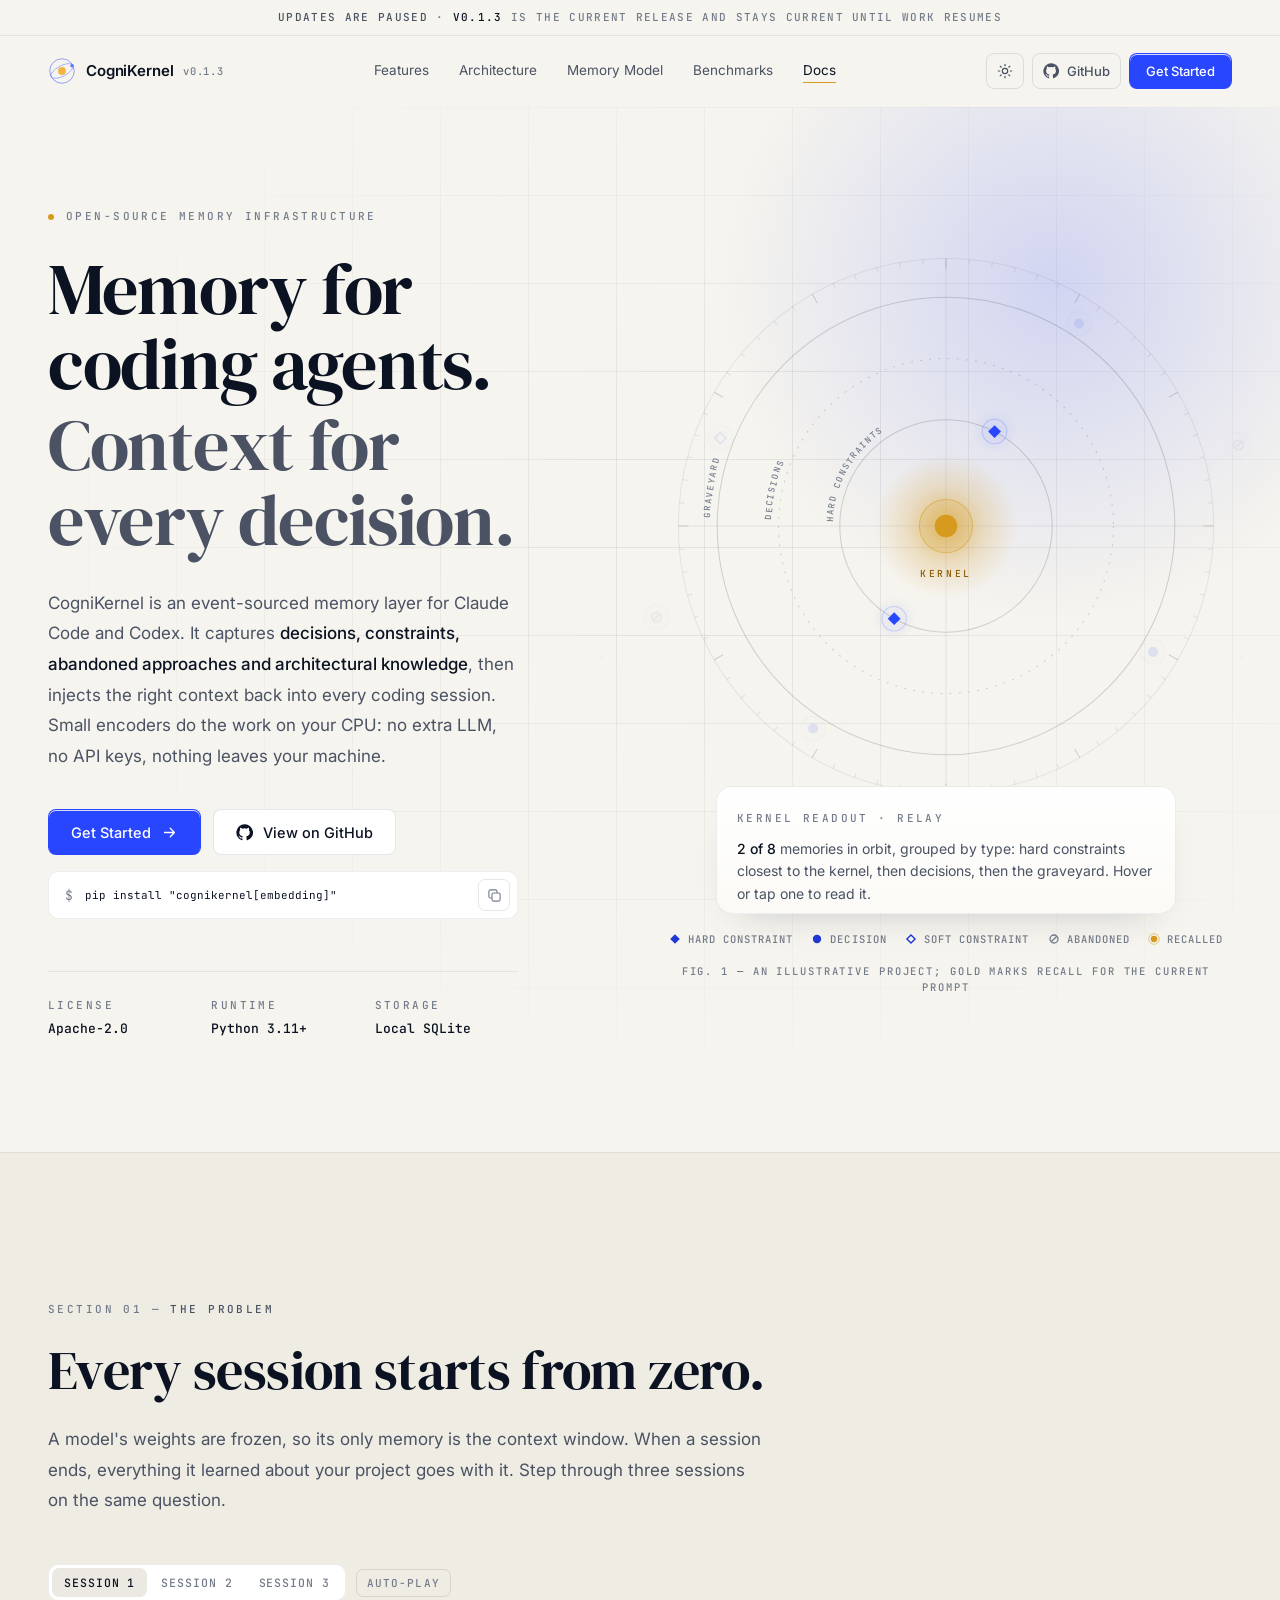
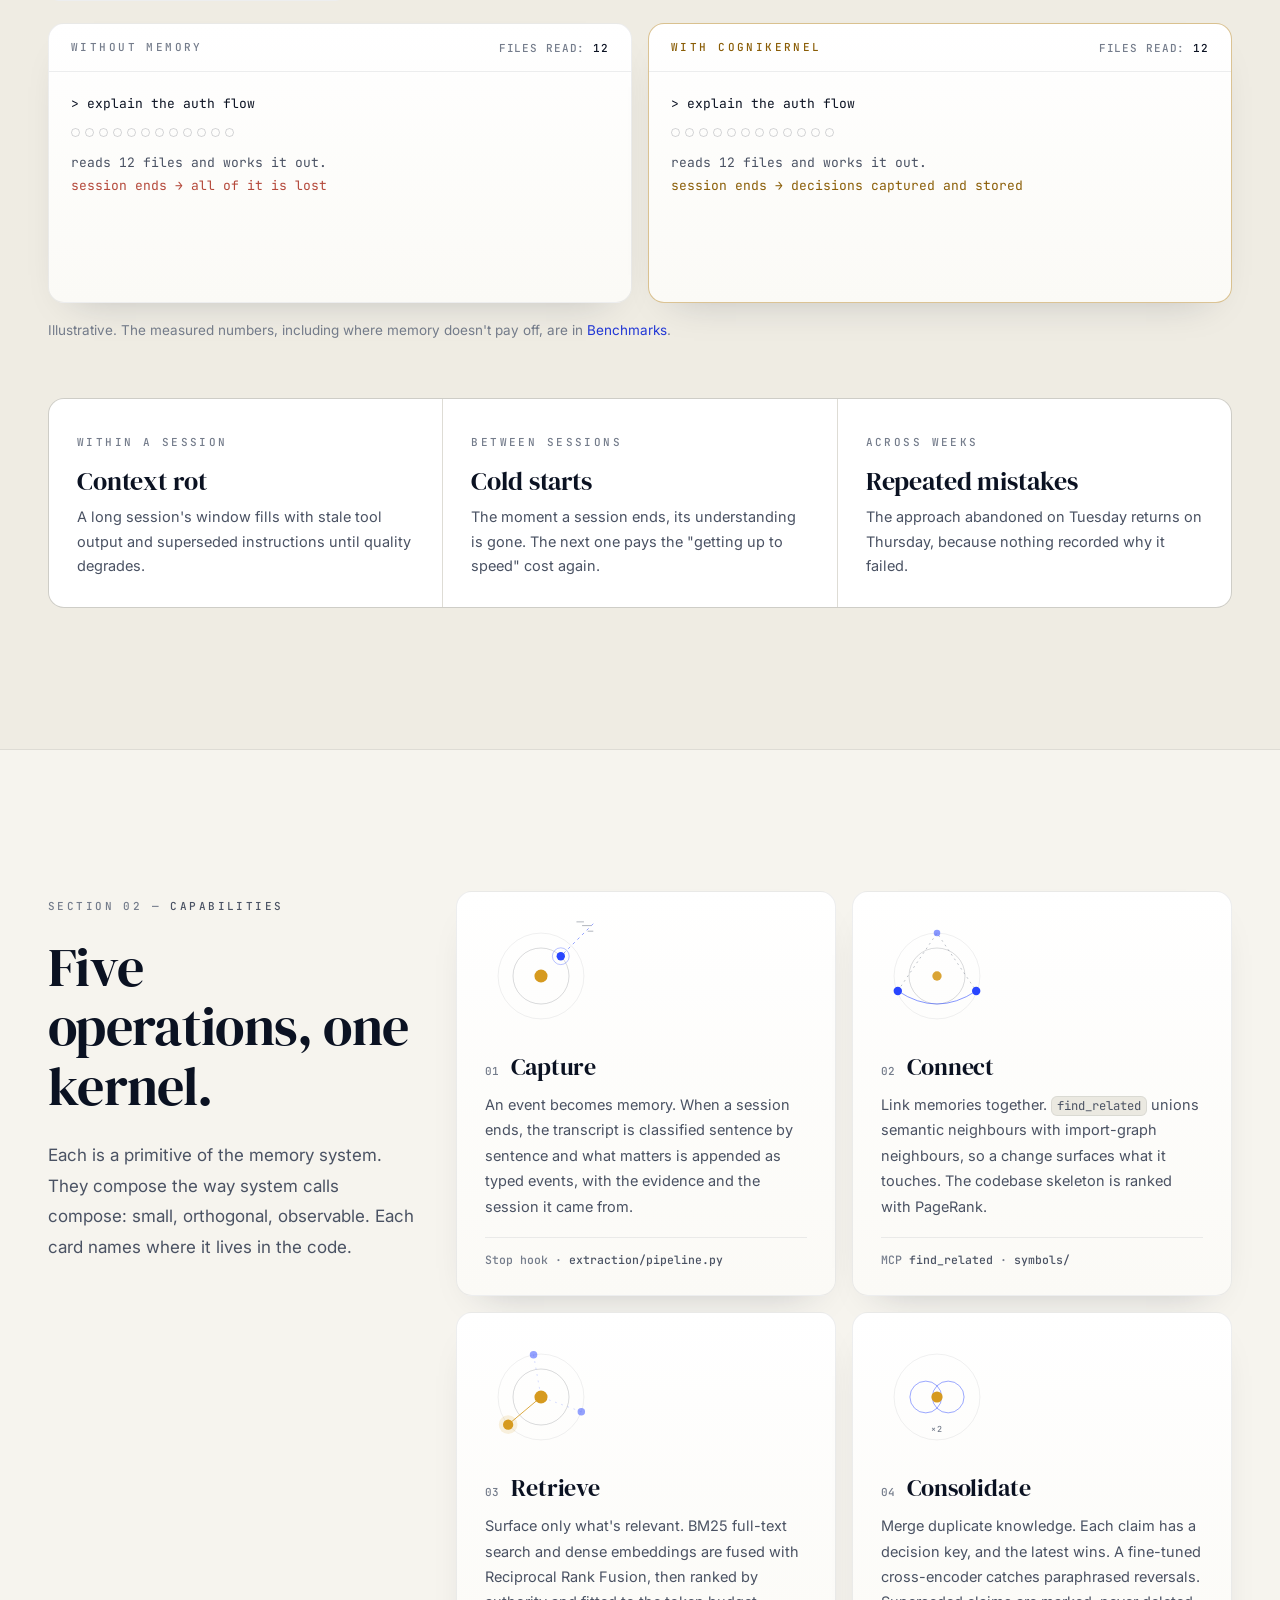
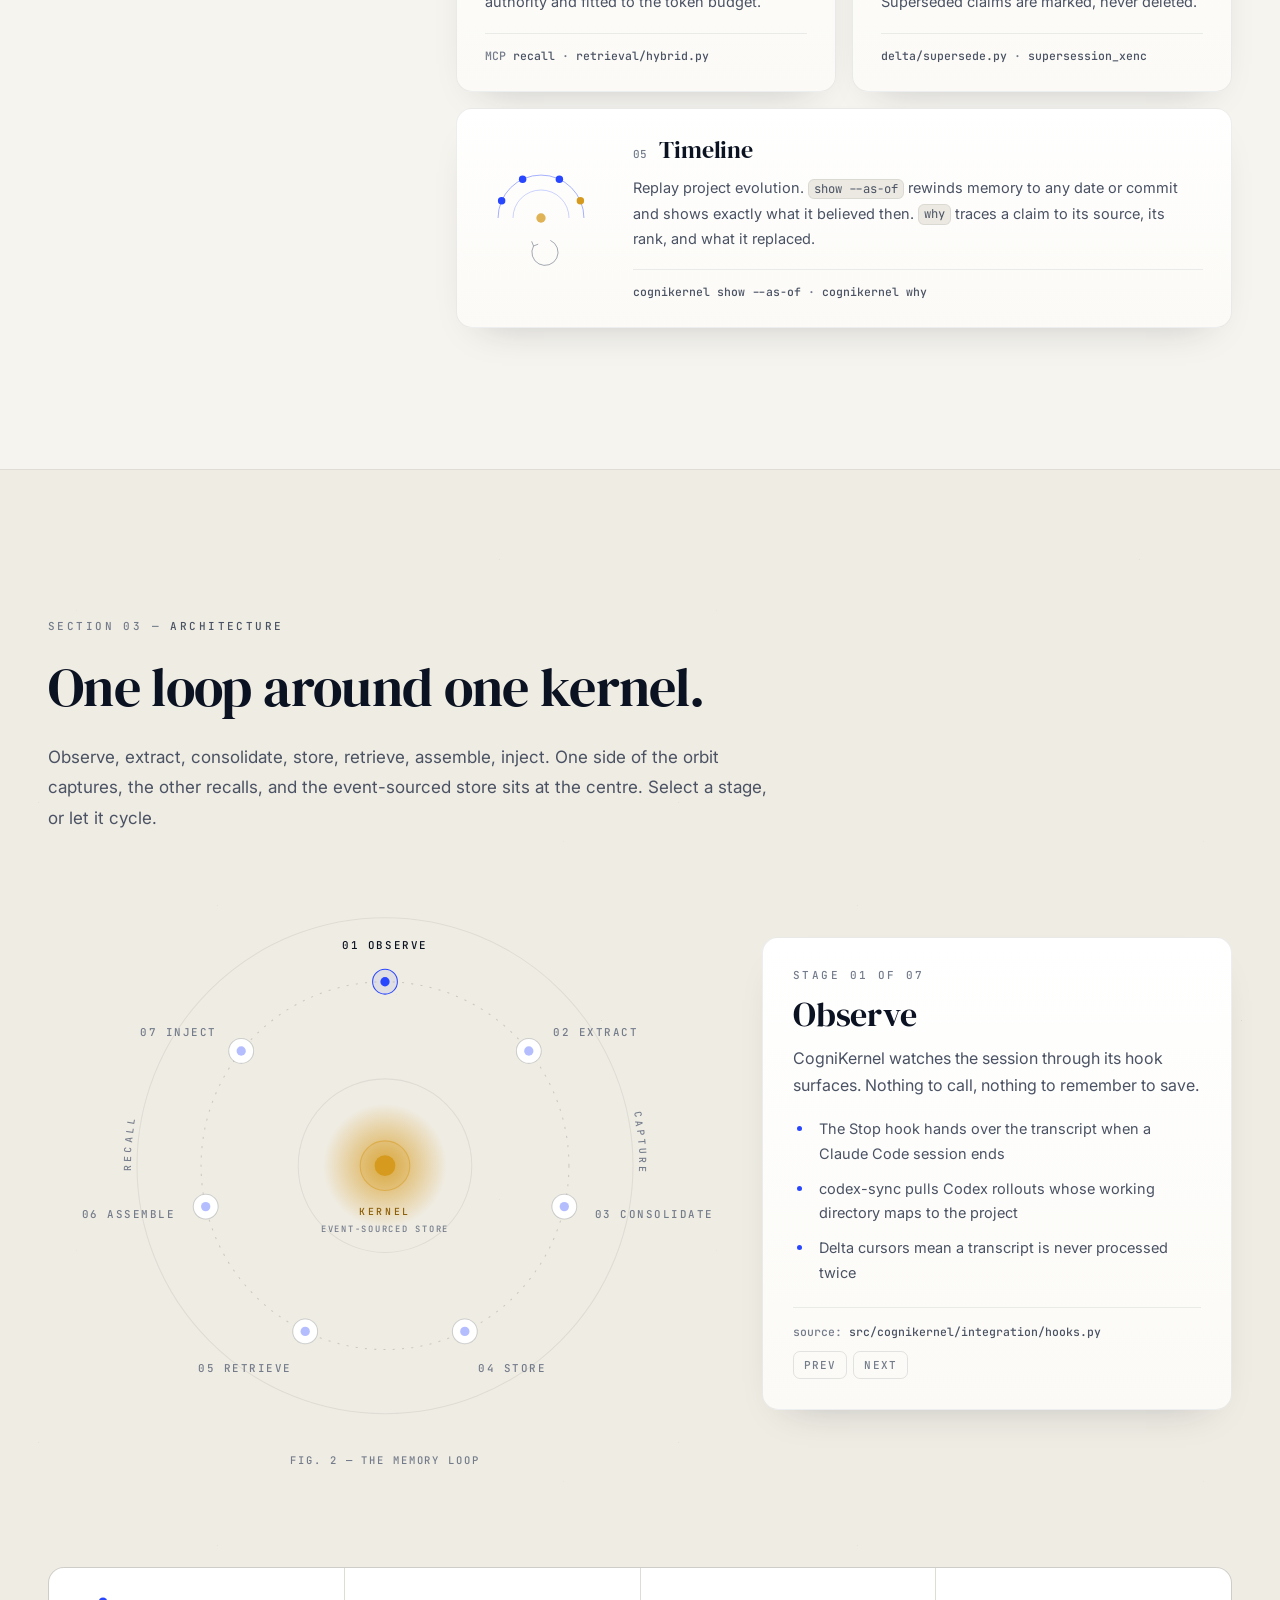
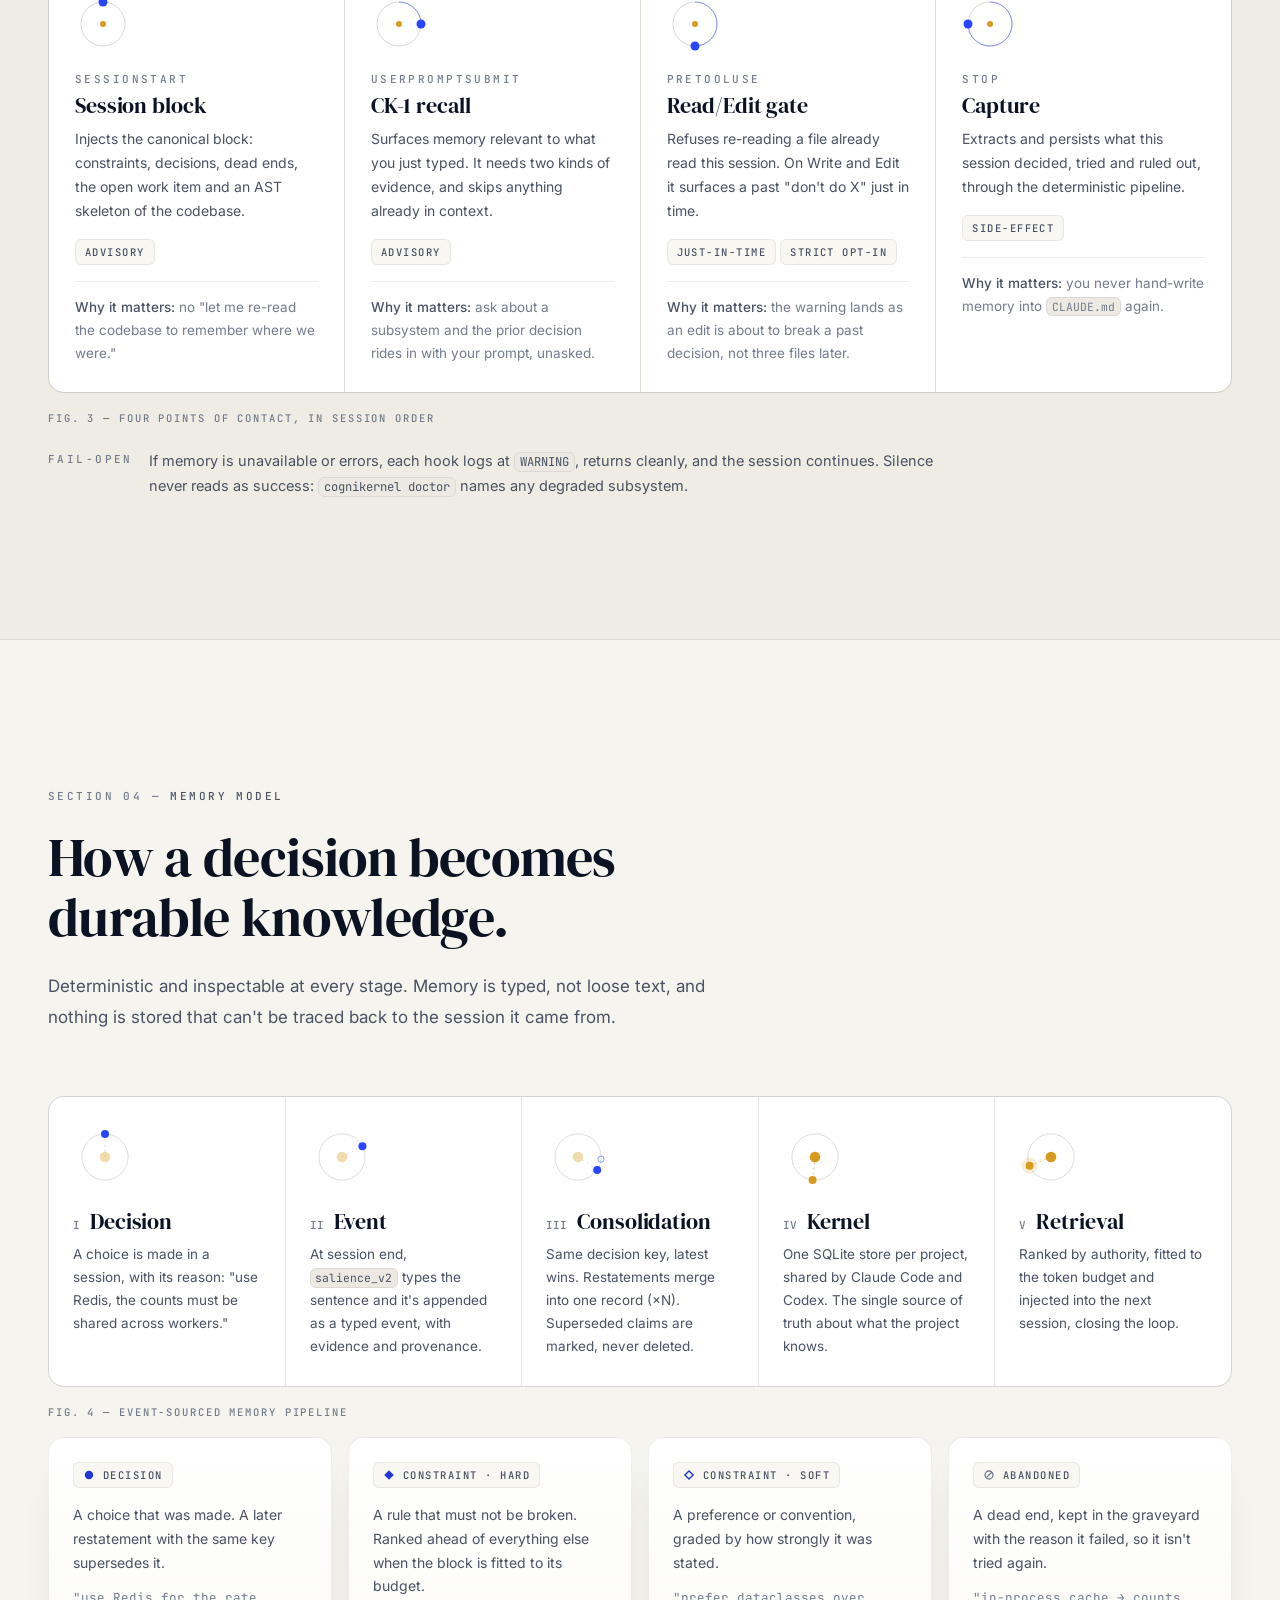
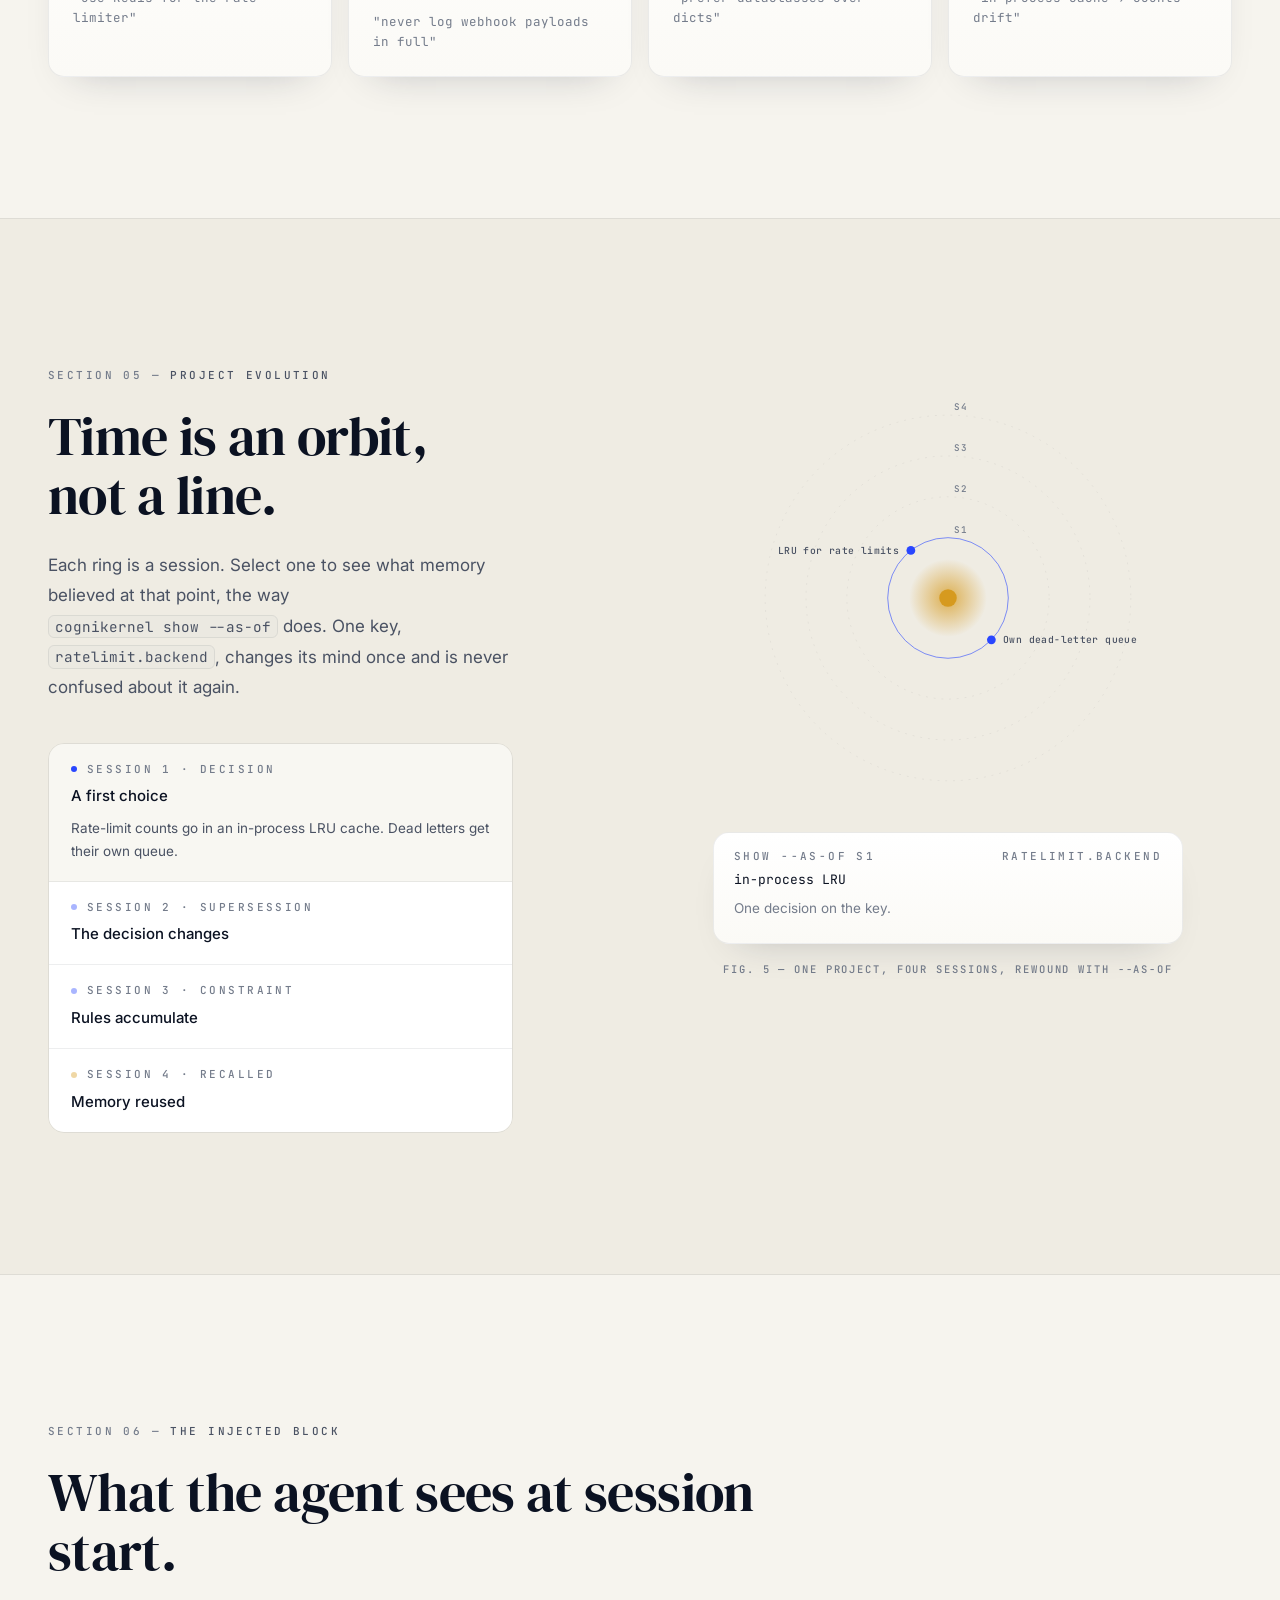
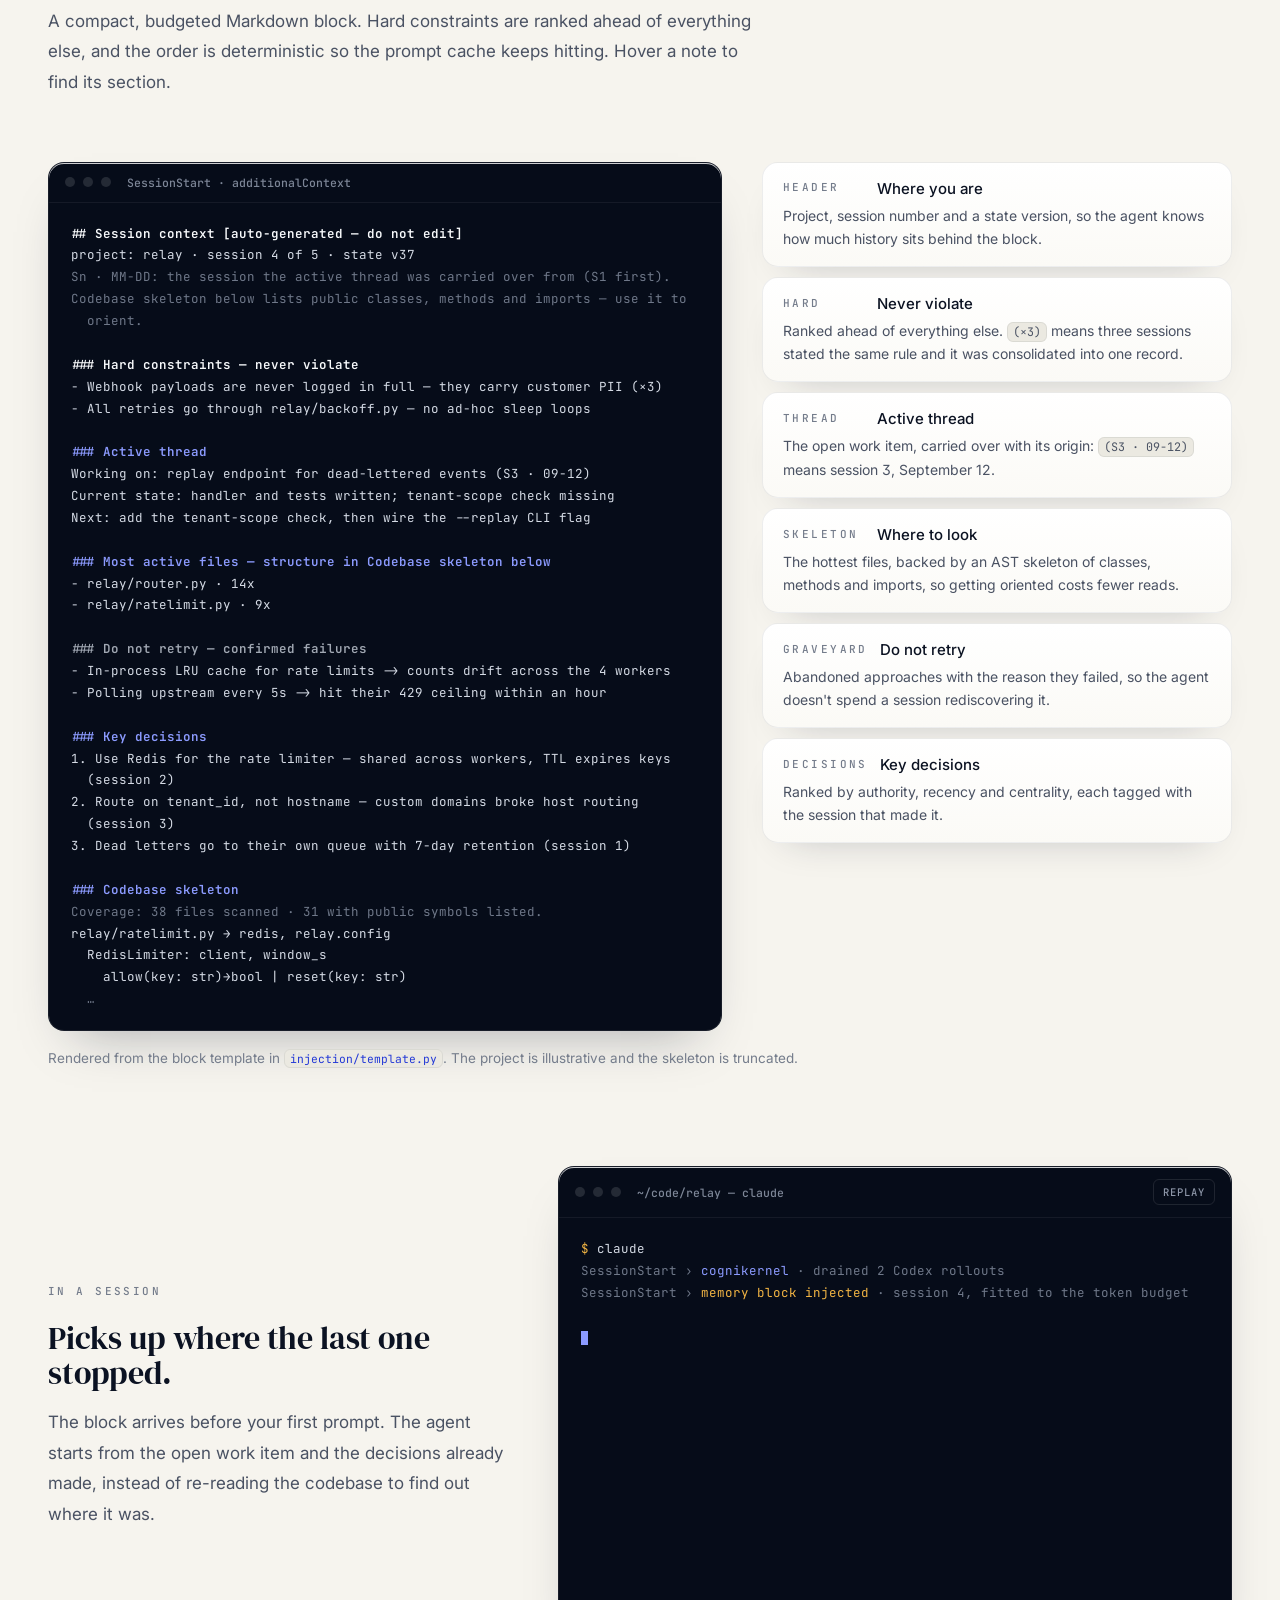
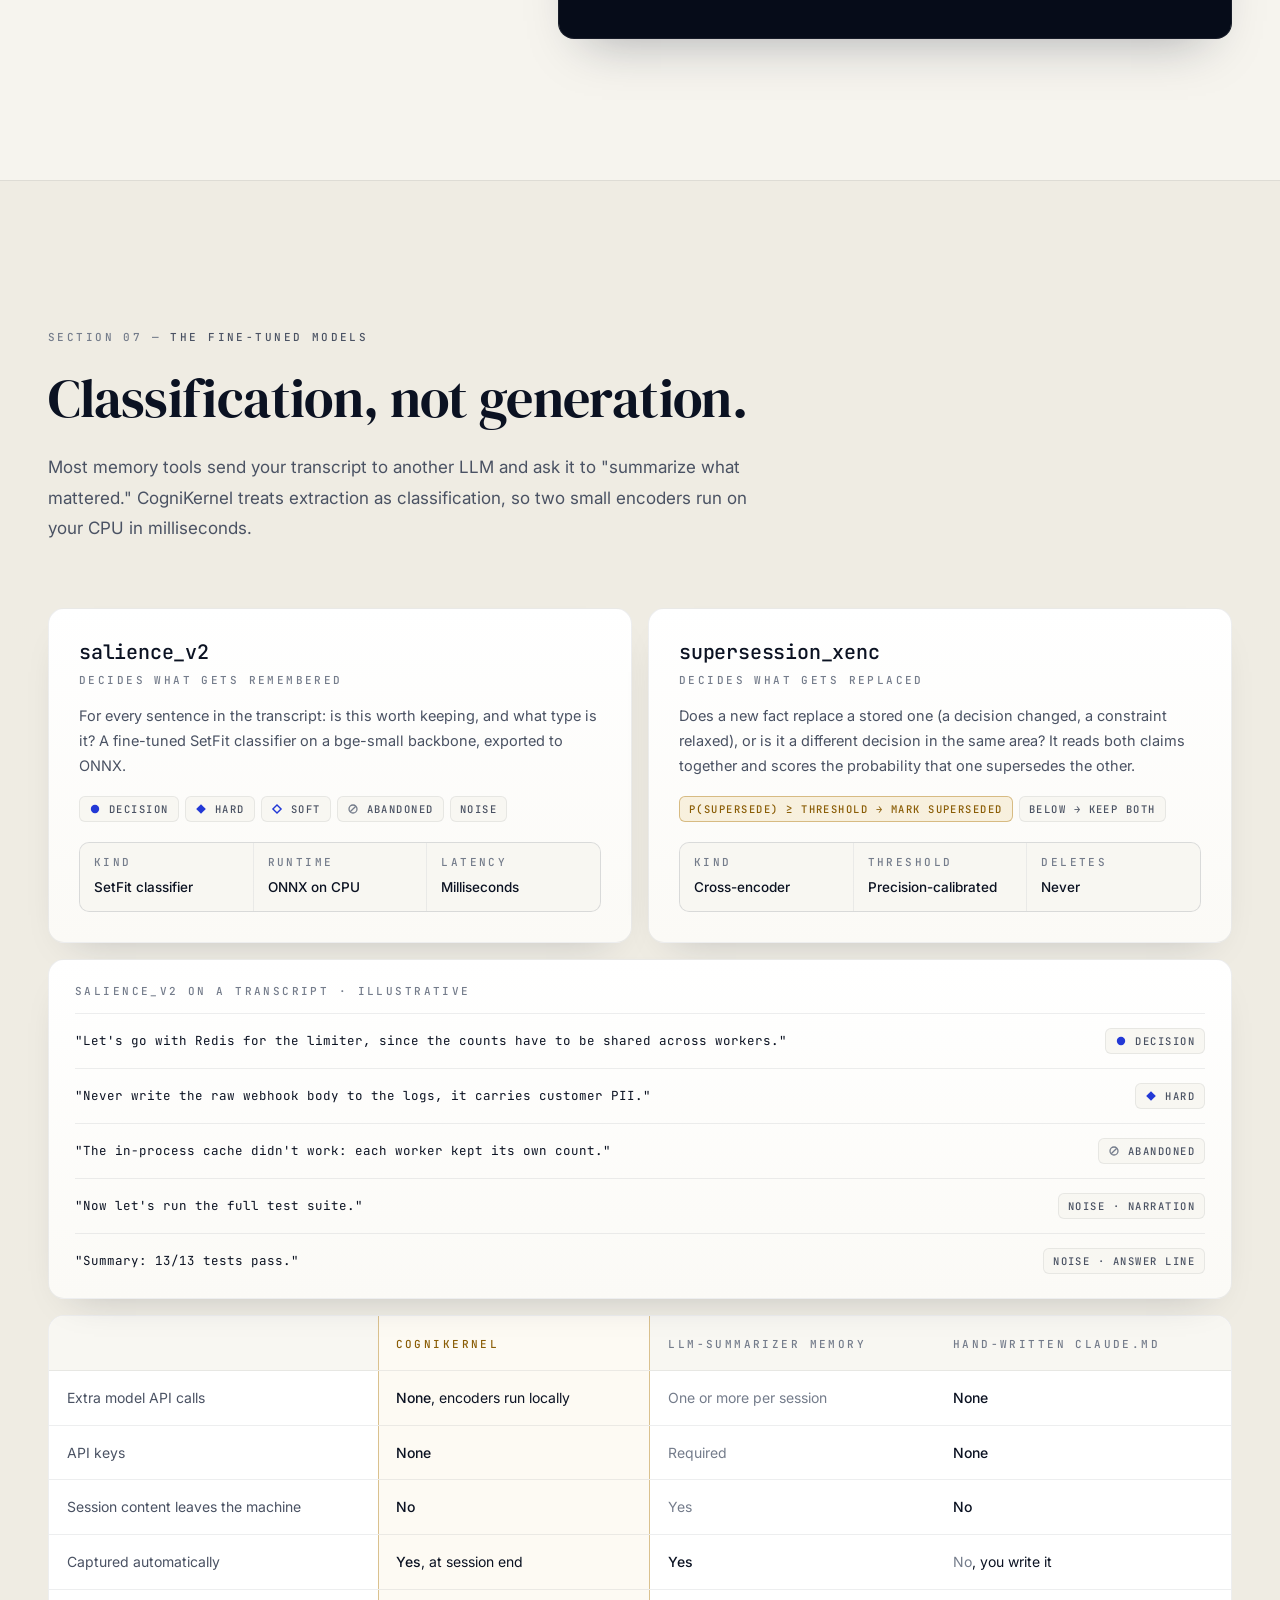
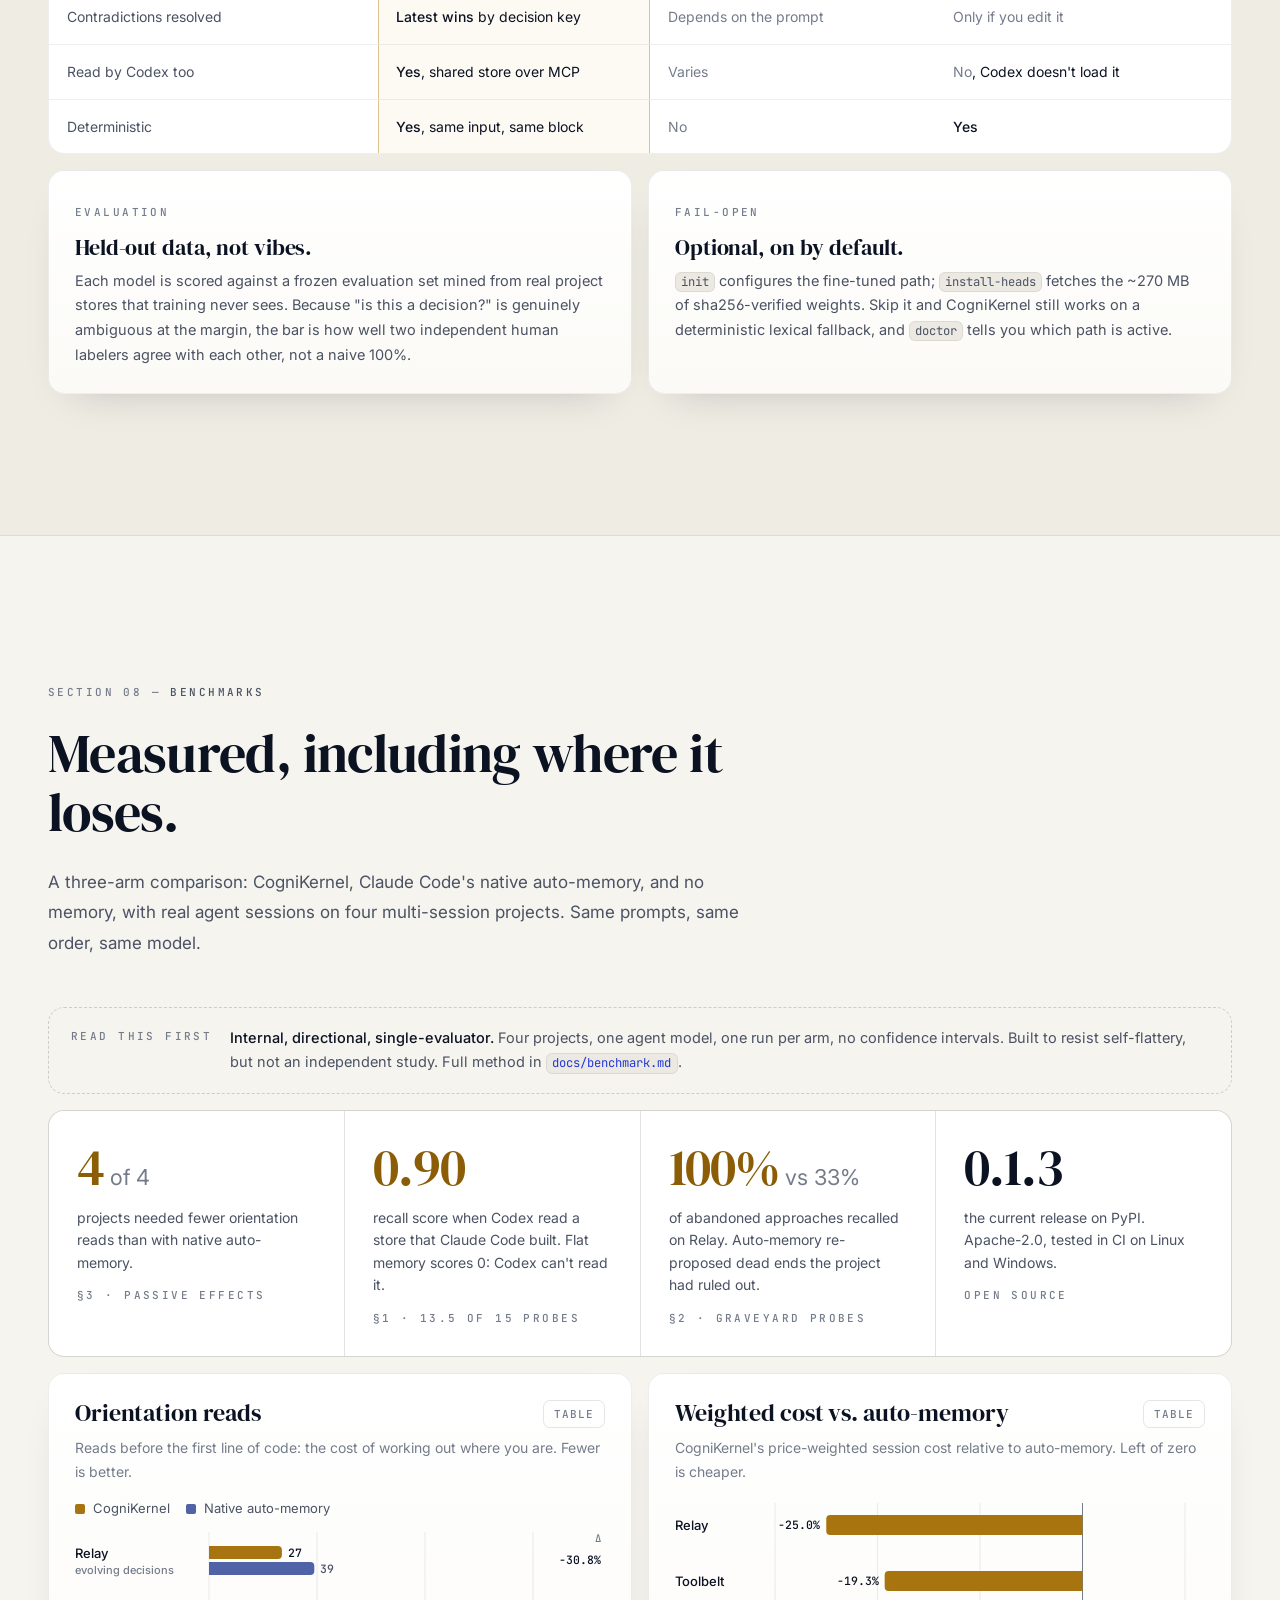
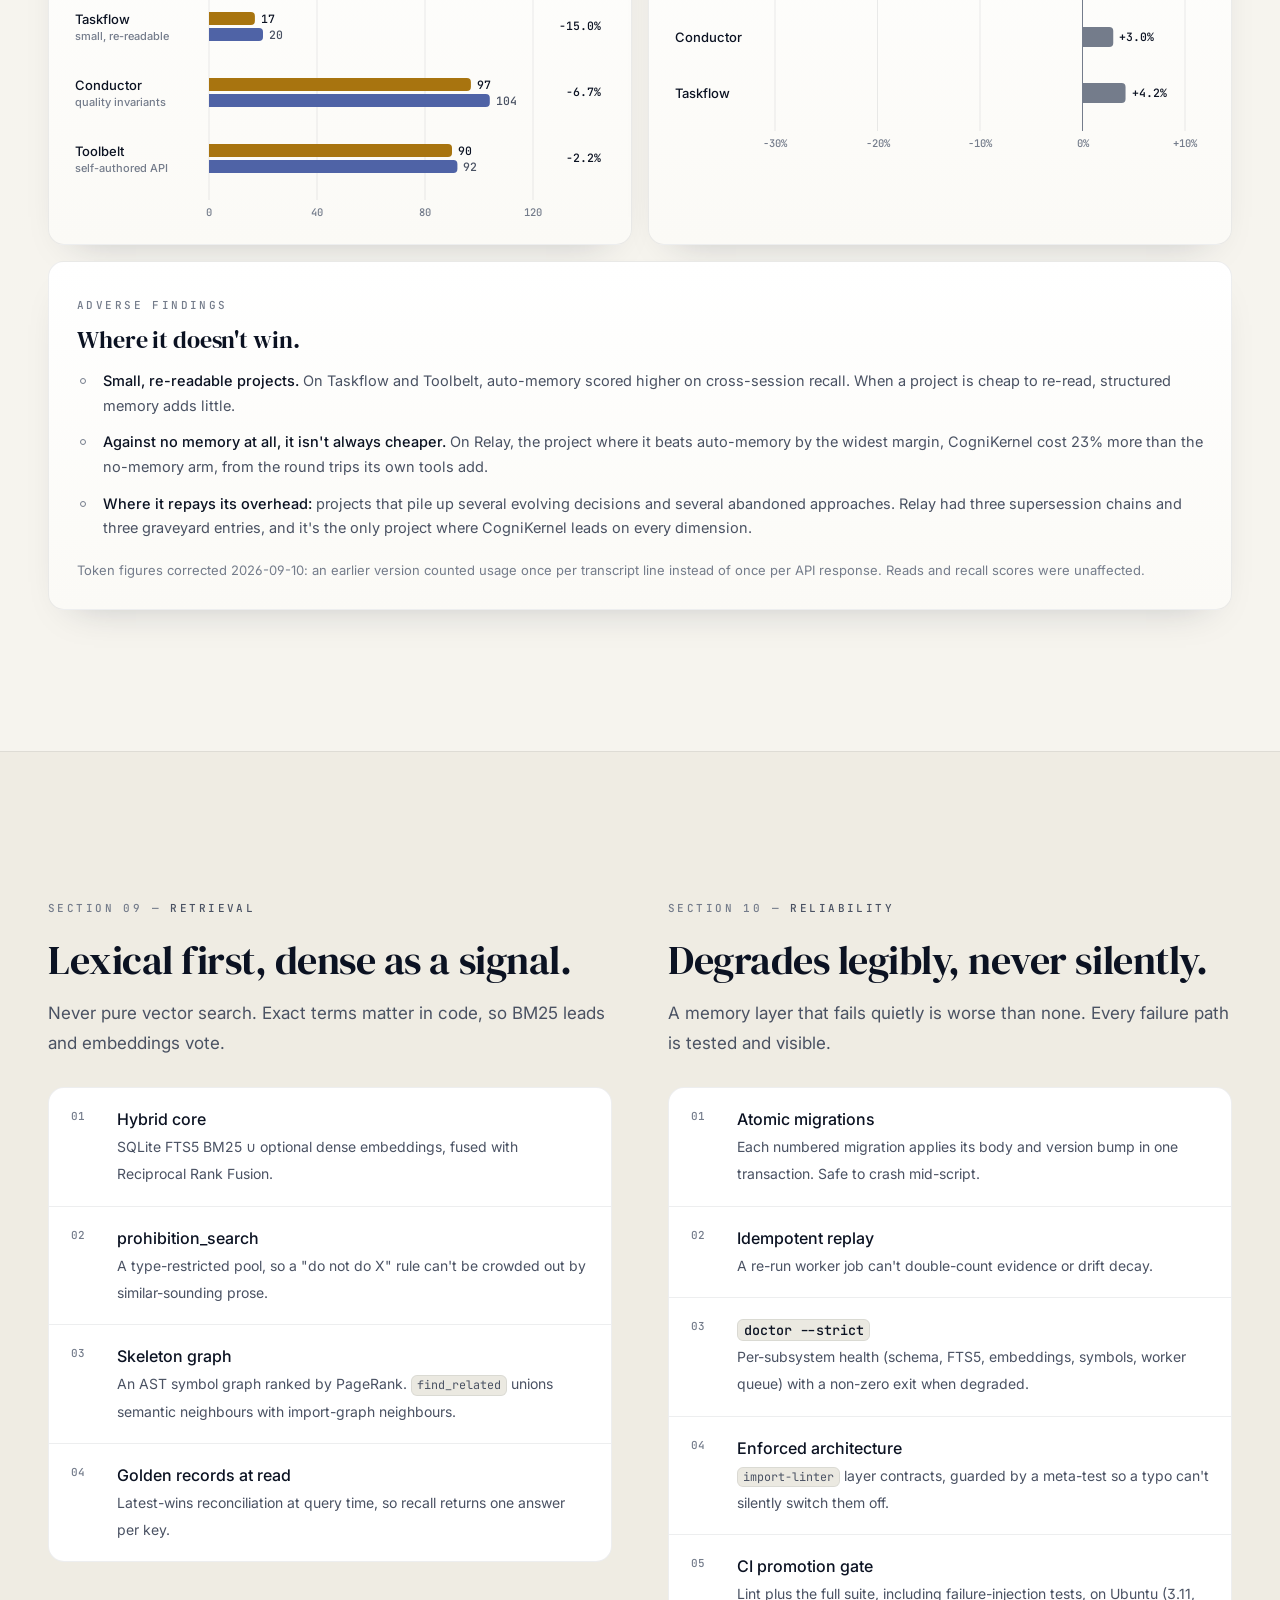
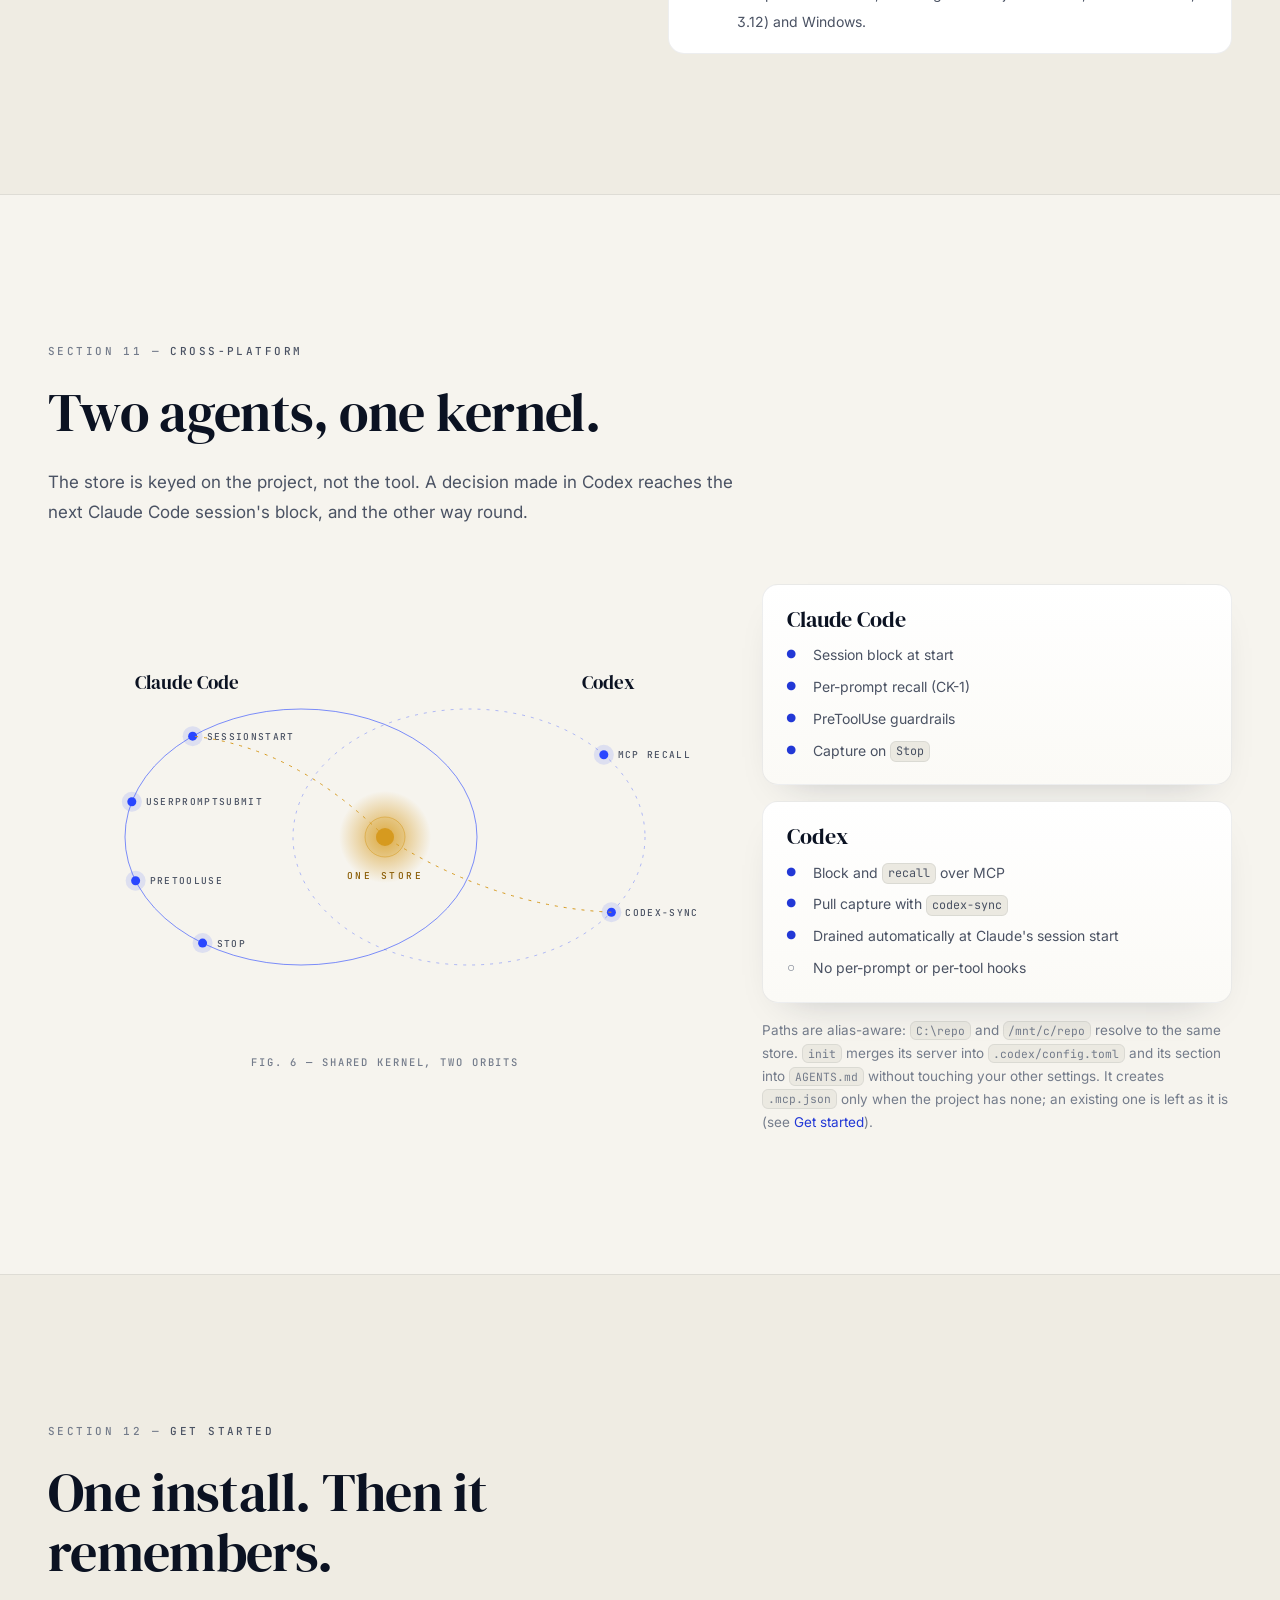
==== commit 8701f8c7: "Address review findings on the redesigned site Fixes from Copilot's review of PR 64.  - Accuracy: `c" ====
--- a/site/index.html
+++ b/site/index.html
@@ -134,7 +134,7 @@
     <div class="hero-viz reveal">
       <div class="orbital">
         <svg id="orbit-svg" viewBox="0 0 560 560" role="group" aria-label="Orbital map of an illustrative project's memory. The kernel sits at the centre; hard constraints orbit closest, decisions in the middle, abandoned approaches on the outer ring. Gold marks memories recalled for the current prompt."></svg>
-        <div class="panel readout" id="readout" aria-live="polite"></div>
+        <div class="panel readout" id="readout"></div>
       </div>
       <div class="key" aria-label="Key">
         <span><svg class="glyph"><use href="#g-hard"/></svg>Hard constraint</span>
@@ -283,7 +283,7 @@
         <svg class="loop-svg" id="loop-svg" viewBox="-40 0 600 520" role="group" aria-label="The memory loop, seven stages around the kernel"></svg>
         <p class="fig" style="text-align:center">Fig. 2 — The memory loop</p>
       </div>
-      <div class="panel stage reveal" id="stage-card" aria-live="polite"></div>
+      <div class="panel stage reveal" id="stage-card" aria-live="off"></div>
     </div>
 
     <div class="hooks reveal">
@@ -363,7 +363,7 @@
     </div>
     <div class="viz reveal">
       <svg class="evo-svg" id="evo-svg" viewBox="-72 0 584 440" role="img" aria-label="Four concentric rings, one per session, with the memories each session added."></svg>
-      <div class="panel evo-state" id="evo-state" aria-live="polite"></div>
+      <div class="panel evo-state" id="evo-state" aria-live="off"></div>
       <p class="fig" style="text-align:center">Fig. 5 — One project, four sessions, rewound with --as-of</p>
     </div>
   </div>
@@ -593,7 +593,7 @@
             <li><span class="m no">○</span><span>No per-prompt or per-tool hooks</span></li>
           </ul>
         </div>
-        <p class="note" style="margin:0">Paths are alias-aware: <code>C:\repo</code> and <code>/mnt/c/repo</code> resolve to the same store. <code>init</code> writes <code>.mcp.json</code>, <code>.codex/config.toml</code> and <code>AGENTS.md</code> without clobbering what's there.</p>
+        <p class="note" style="margin:0">Paths are alias-aware: <code>C:\repo</code> and <code>/mnt/c/repo</code> resolve to the same store. <code>init</code> merges its server into <code>.codex/config.toml</code> and its section into <code>AGENTS.md</code> without touching your other settings. It creates <code>.mcp.json</code> only when the project has none; an existing one is left as it is (see <a href="#get-started">Get started</a>).</p>
       </div>
     </div>
   </div>
@@ -628,9 +628,11 @@
           <span class="num">2</span>
           <div>
             <h3>Set up the project</h3>
-            <p>Registers the project and installs hooks and MCP for Claude Code and Codex.</p>
+            <p>Registers the project and installs the hooks and MCP servers for Claude Code and Codex.</p>
             <div class="cmd"><code><span class="pr">$ </span>cognikernel init .</code><button class="copy" type="button" data-copy="cognikernel init ." aria-label="Copy"><svg class="cp"><use href="#i-copy"/></svg><svg class="ok"><use href="#i-check"/></svg></button></div>
             <div class="cmd"><code><span class="pr">$ </span>cognikernel install-heads <span class="cm"># ~270 MB, one-time, sha256-verified</span></code><button class="copy" type="button" data-copy="cognikernel install-heads" aria-label="Copy"><svg class="cp"><use href="#i-copy"/></svg><svg class="ok"><use href="#i-check"/></svg></button></div>
+            <p class="note"><b>Already have a <code>.mcp.json</code>?</b> <code>init</code> leaves it untouched and doesn't add CogniKernel to it. The hooks still install, so the session block and capture work, but Claude Code won't see the memory tools until you add this entry under <code>"mcpServers"</code>, with <code>command</code> set to the Python that has CogniKernel installed:</p>
+            <div class="cmd"><code>"cognikernel": {"type": "stdio", "command": "python", "args": ["-m", "cognikernel", "mcp-serve"]}</code><button class="copy" type="button" data-copy="&quot;cognikernel&quot;: {&quot;type&quot;: &quot;stdio&quot;, &quot;command&quot;: &quot;python&quot;, &quot;args&quot;: [&quot;-m&quot;, &quot;cognikernel&quot;, &quot;mcp-serve&quot;]}" aria-label="Copy"><svg class="cp"><use href="#i-copy"/></svg><svg class="ok"><use href="#i-check"/></svg></button></div>
           </div>
         </div>
         <div class="panel step reveal">
@@ -762,6 +764,14 @@
         <a href="https://github.com/KanishkNoir/cognikernel/blob/main/LICENSE">License</a>
       </nav>
     </div>
+    <nav class="foot-more" aria-label="Project">
+      <a href="https://github.com/KanishkNoir/cognikernel#readme">README</a>
+      <a href="https://github.com/KanishkNoir/cognikernel/releases">Releases</a>
+      <a href="https://github.com/KanishkNoir/cognikernel/blob/main/docs/release-notes-0.1.3.md">0.1.3 release notes</a>
+      <a href="https://github.com/KanishkNoir/cognikernel/issues">Issues</a>
+      <a href="https://github.com/KanishkNoir/cognikernel/blob/main/CONTRIBUTING.md">Contributing</a>
+      <a href="https://github.com/KanishkNoir/cognikernel/blob/main/SECURITY.md">Security policy</a>
+    </nav>
 <pre class="ascii" aria-hidden="true"> ██████╗ ██████╗  ██████╗ ███╗   ██╗██╗██╗  ██╗███████╗██████╗ ███╗   ██╗███████╗██╗
 ██╔════╝██╔═══██╗██╔════╝ ████╗  ██║██║██║ ██╔╝██╔════╝██╔══██╗████╗  ██║██╔════╝██║
 ██║     ██║   ██║██║  ███╗██╔██╗ ██║██║█████╔╝ █████╗  ██████╔╝██╔██╗ ██║█████╗  ██║
--- a/site/assets/style.css
+++ b/site/assets/style.css
@@ -356,7 +356,7 @@
 
 /* hero orbital field */
 .orbital { position: relative; max-width: 580px; margin: 0 auto; }
-.orbital svg { width: 100%; height: auto; overflow: visible; }
+.orbital > svg { width: 100%; height: auto; overflow: visible; }
 .o-ring { fill: none; stroke: var(--orbit); stroke-width: 1; }
 .o-ring.dash { stroke-dasharray: 2 7; }
 .o-faint { fill: none; stroke: var(--orbit-2); stroke-width: 1; }
@@ -763,6 +763,11 @@
 .foot nav { display: flex; flex-wrap: wrap; gap: 26px; }
 .foot nav a { color: var(--ink-2); font-size: 13.5px; }
 .foot nav a:hover { color: var(--ink); }
+.foot-more { display: flex; flex-wrap: wrap; gap: 10px 24px; margin-top: 22px; padding-top: 20px; border-top: 1px solid var(--hair); }
+.foot-more a { color: var(--ink-3); font-size: 13px; }
+.foot-more a:hover { color: var(--ink); }
+.step .note { margin: 14px 0 8px; }
+.step .note b { color: var(--ink-2); font-weight: 500; }
 .banner { width: min(100%, 680px); height: auto; margin: 56px auto 0; opacity: 0.45; }
 .ascii { display: none; }
 .foot-b { margin-top: 36px; padding-top: 22px; border-top: 1px solid var(--hair); display: flex; justify-content: space-between; gap: 12px; flex-wrap: wrap; font: 500 10.5px var(--font-mono); letter-spacing: 0.12em; text-transform: uppercase; }
